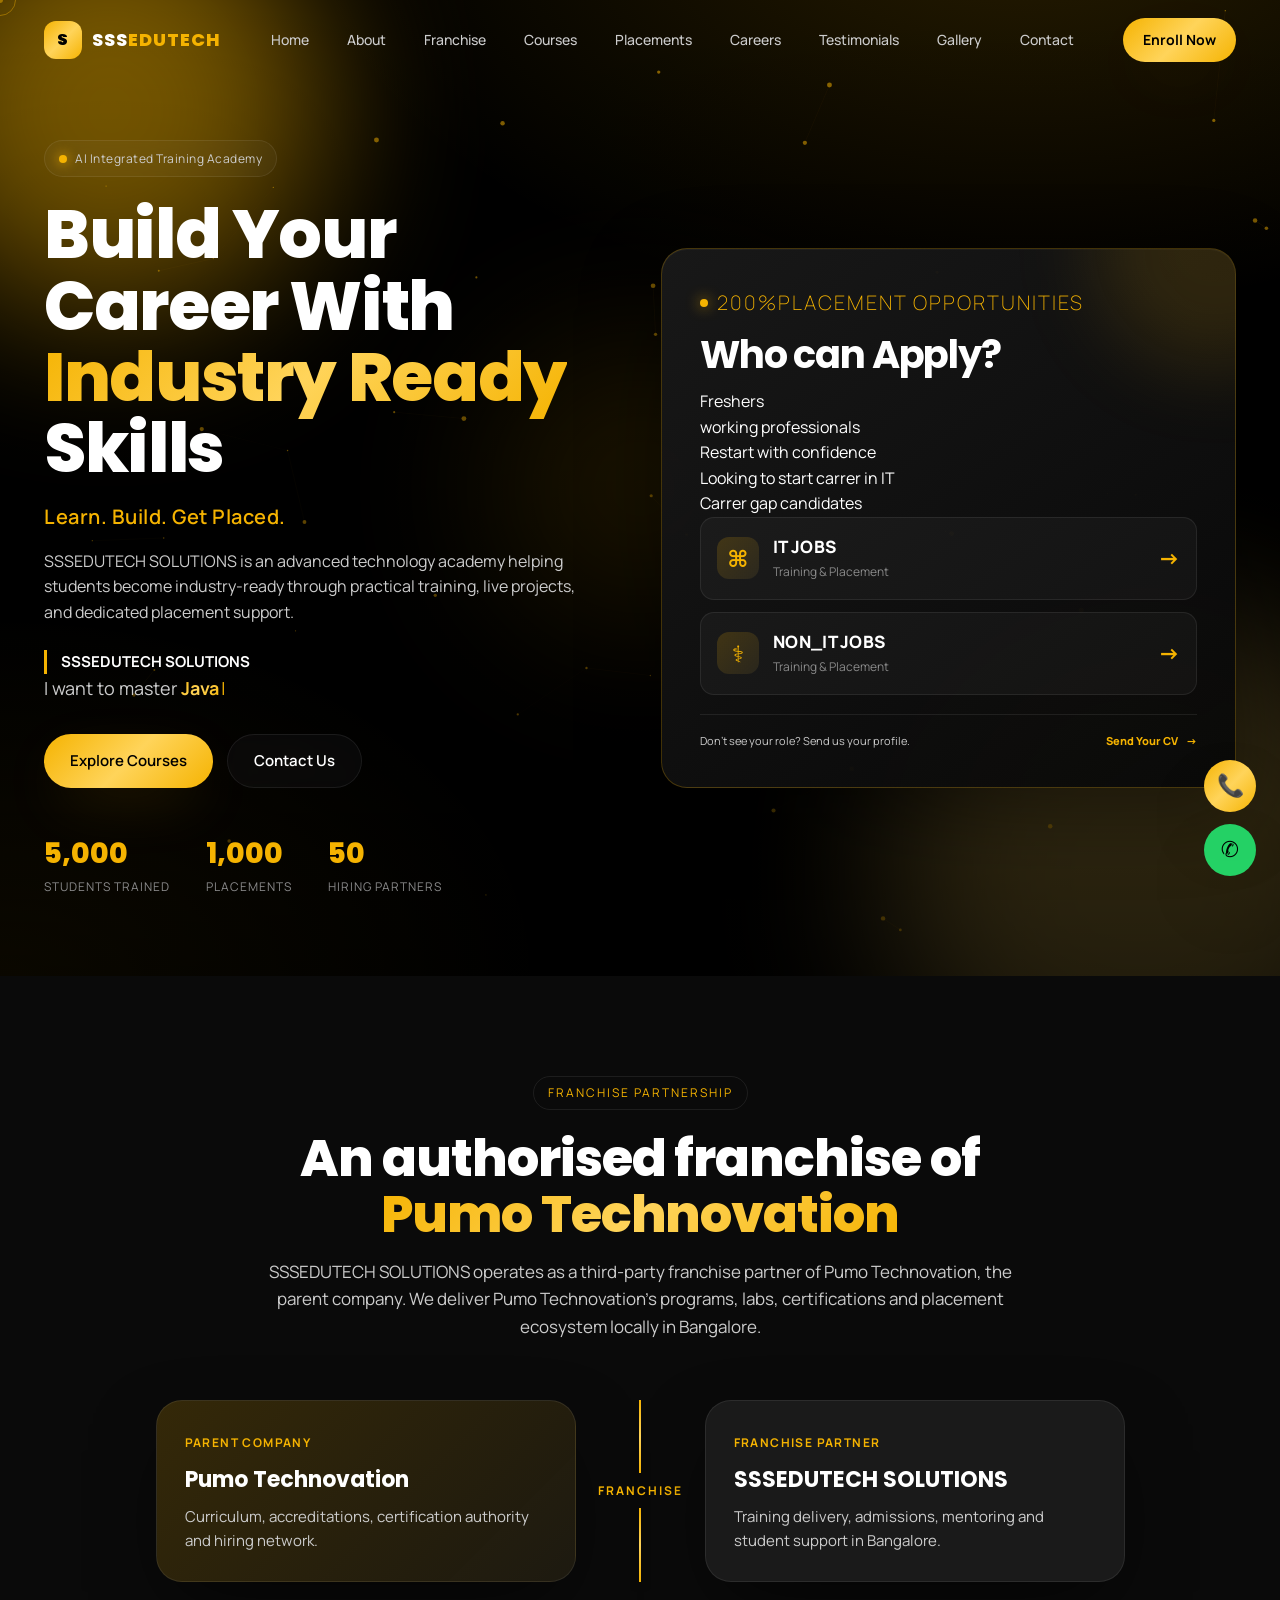
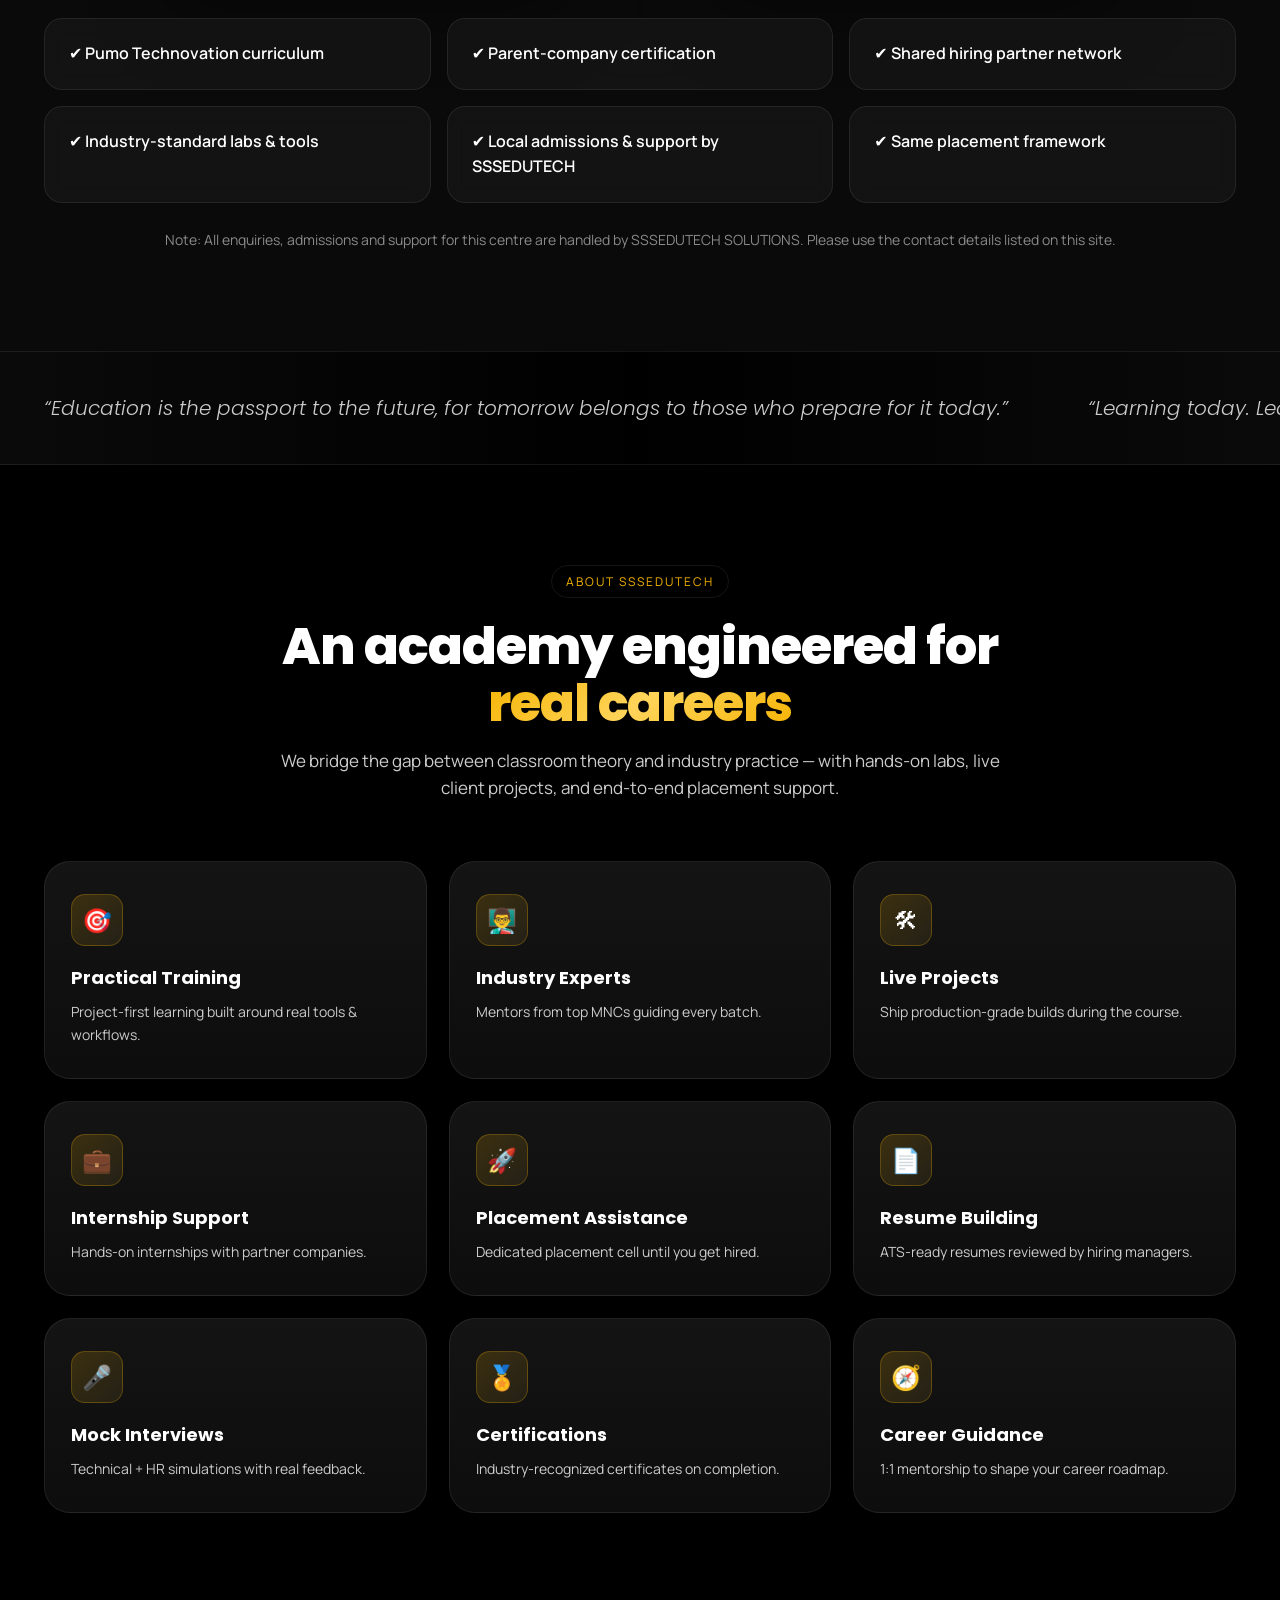
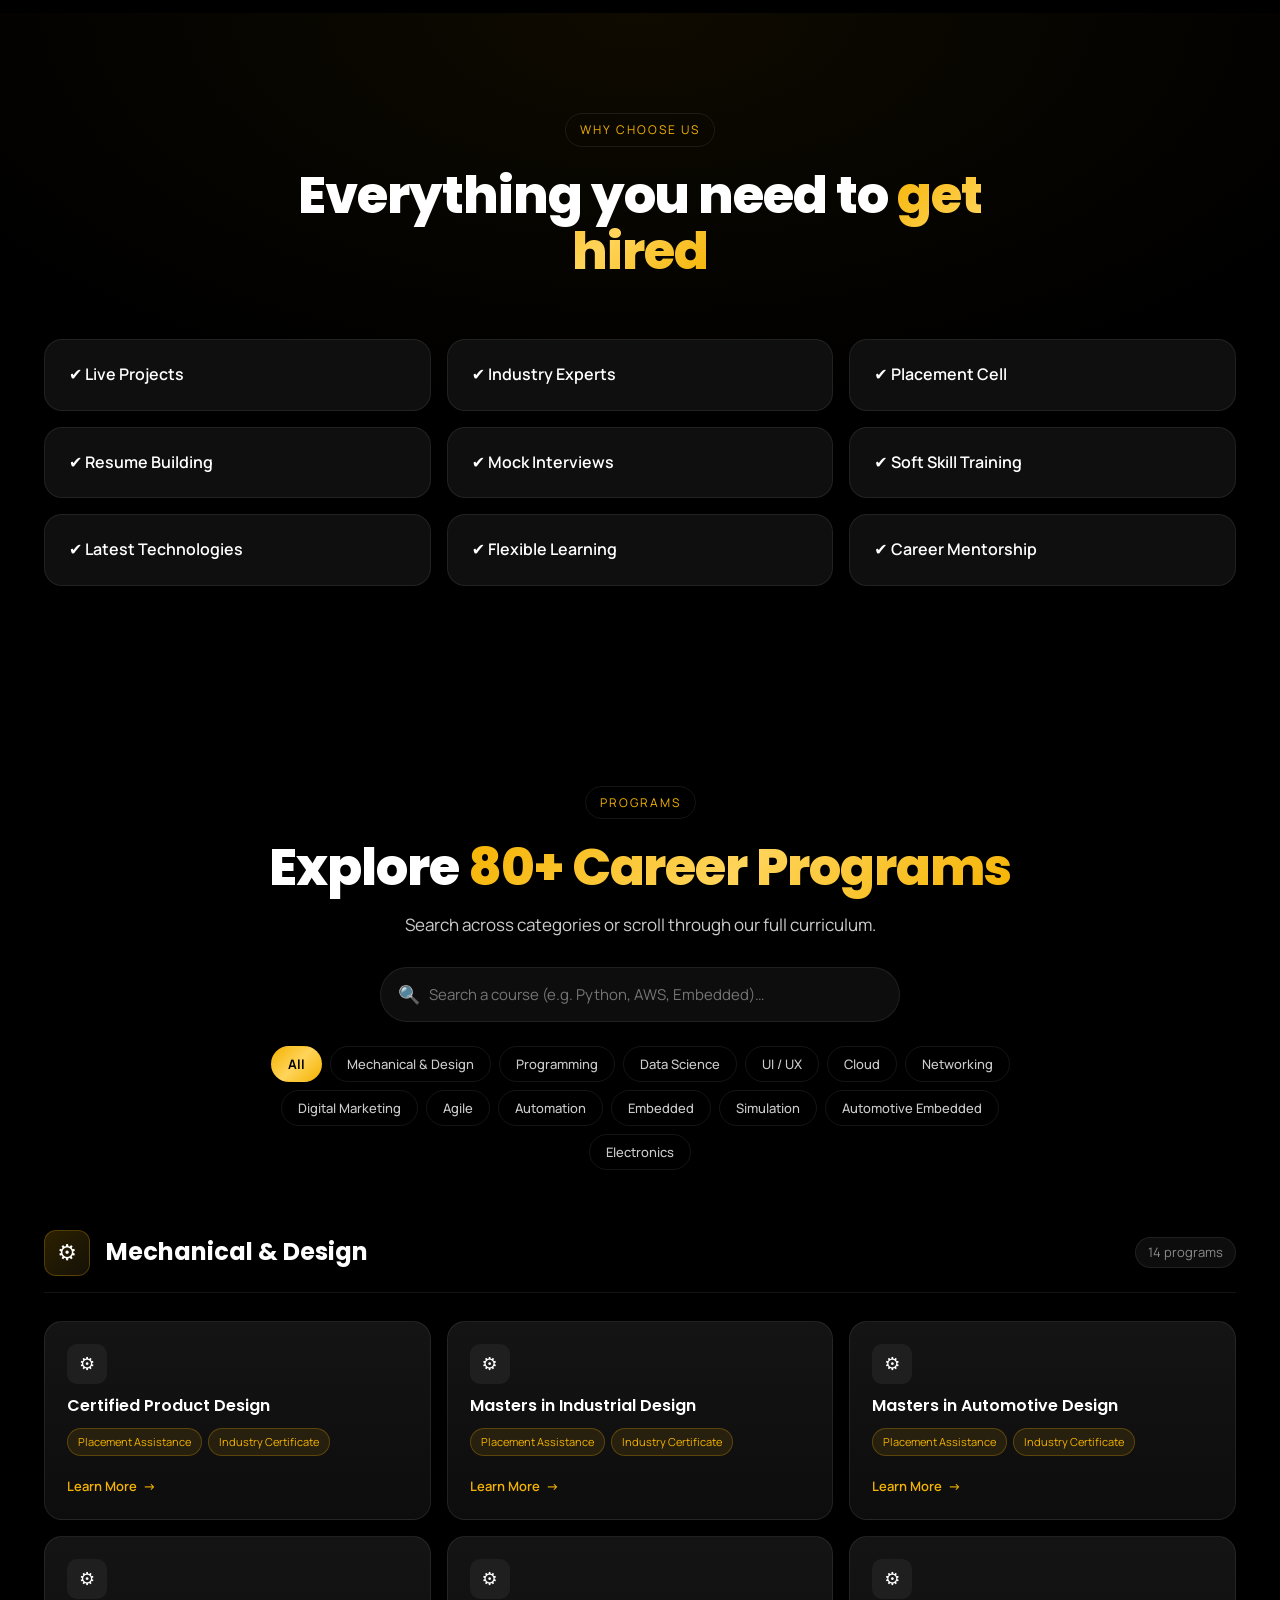
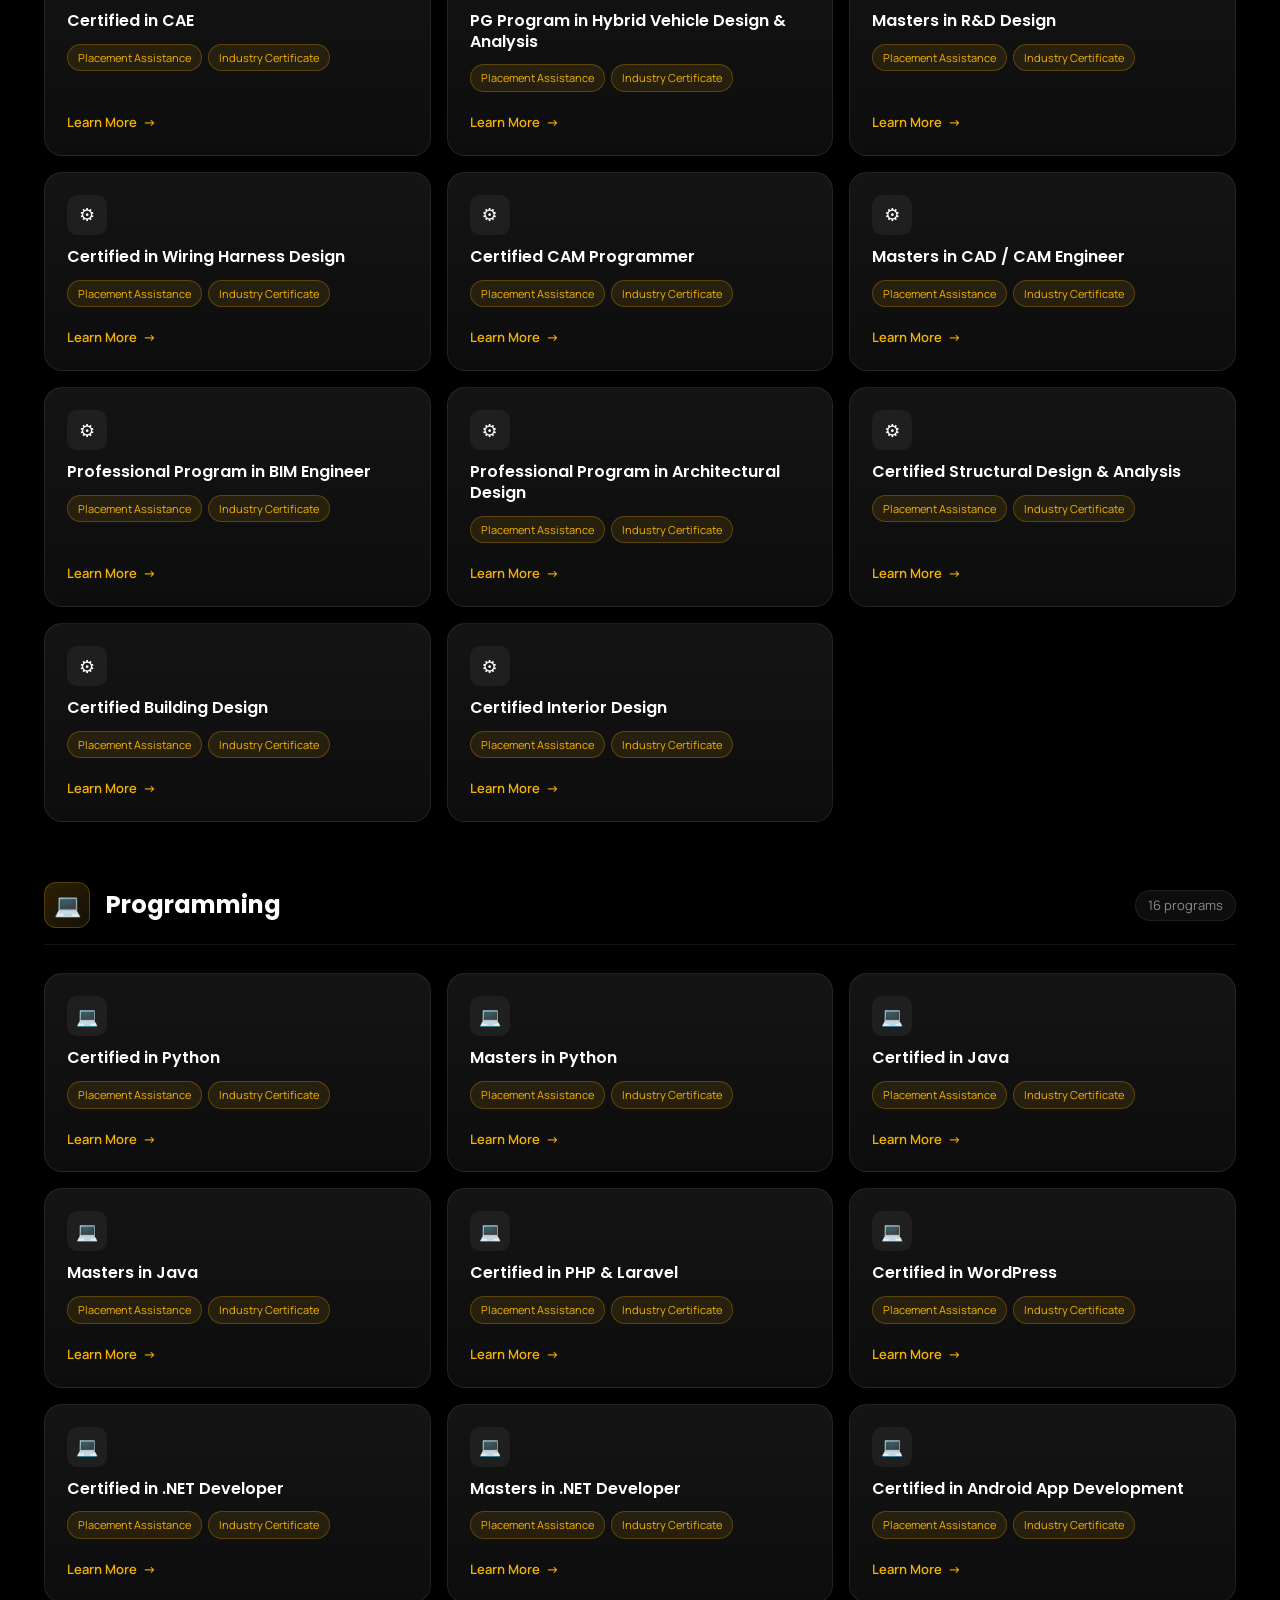
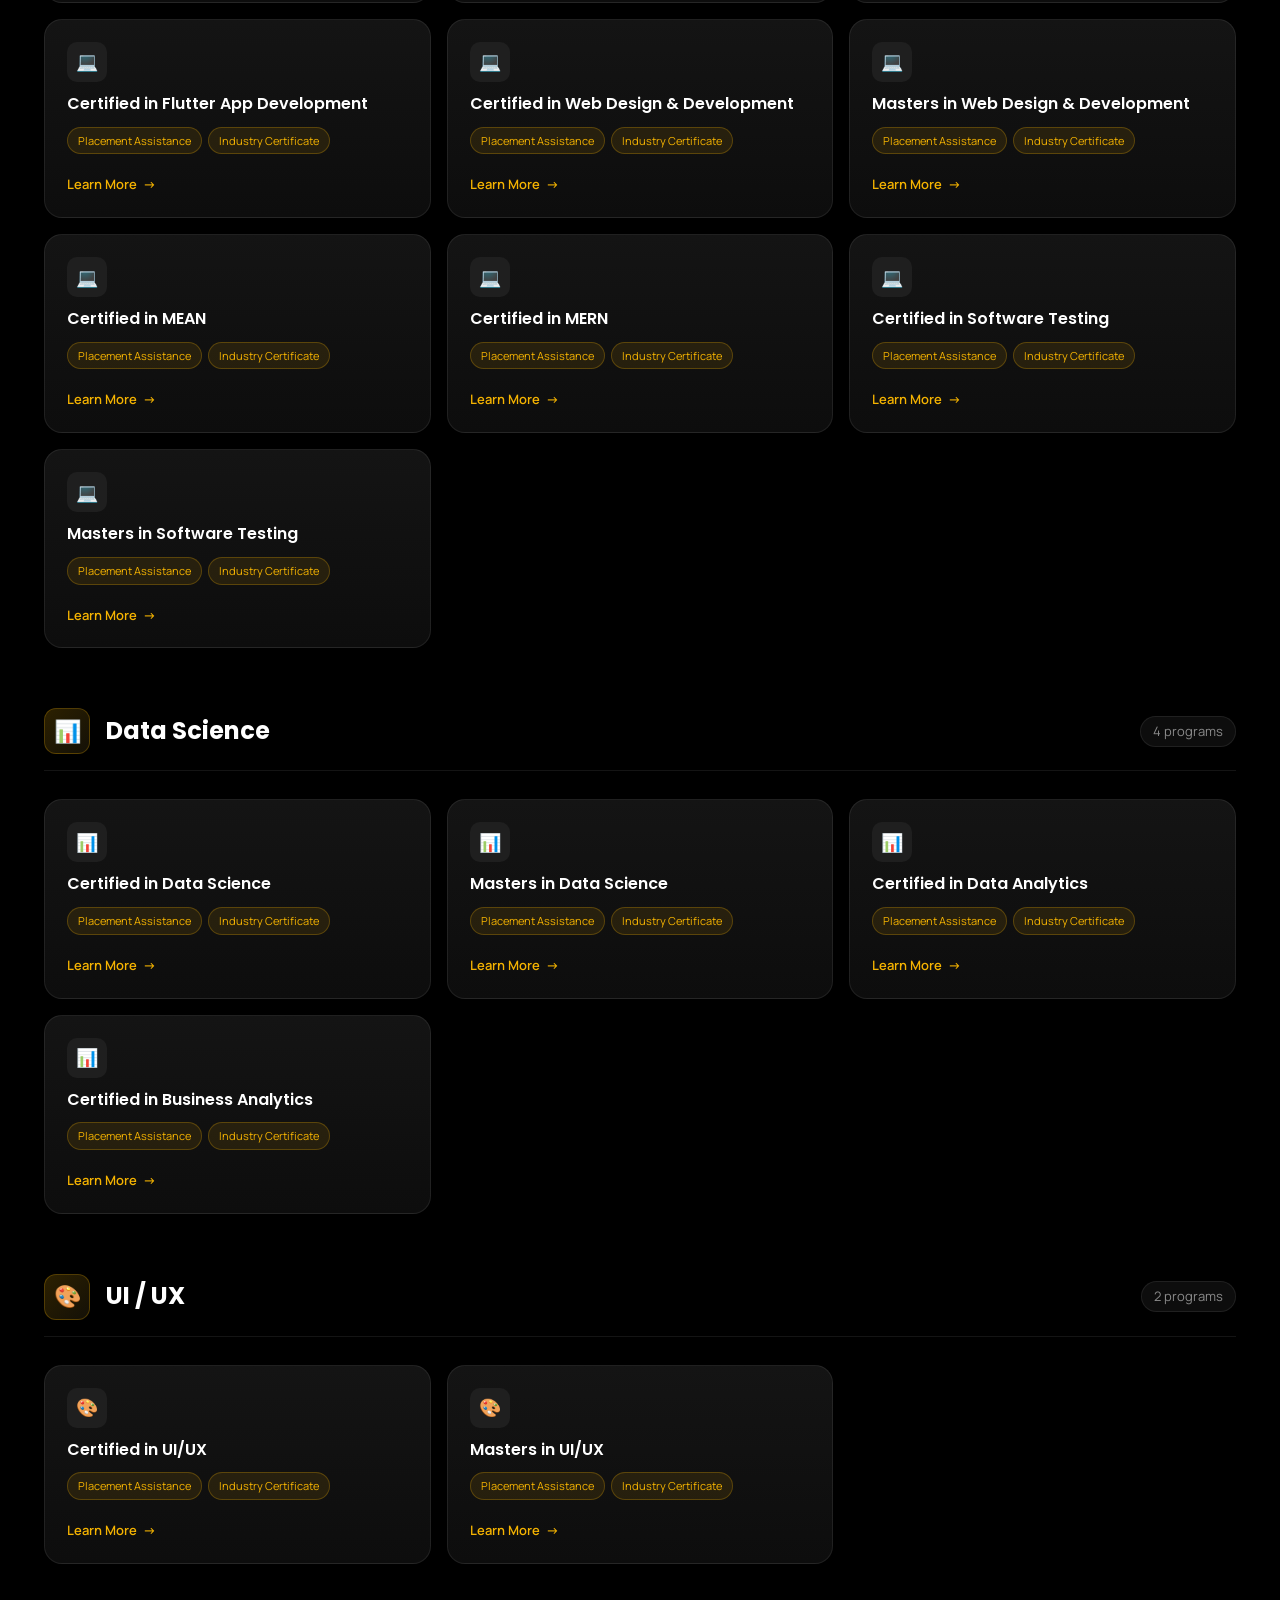
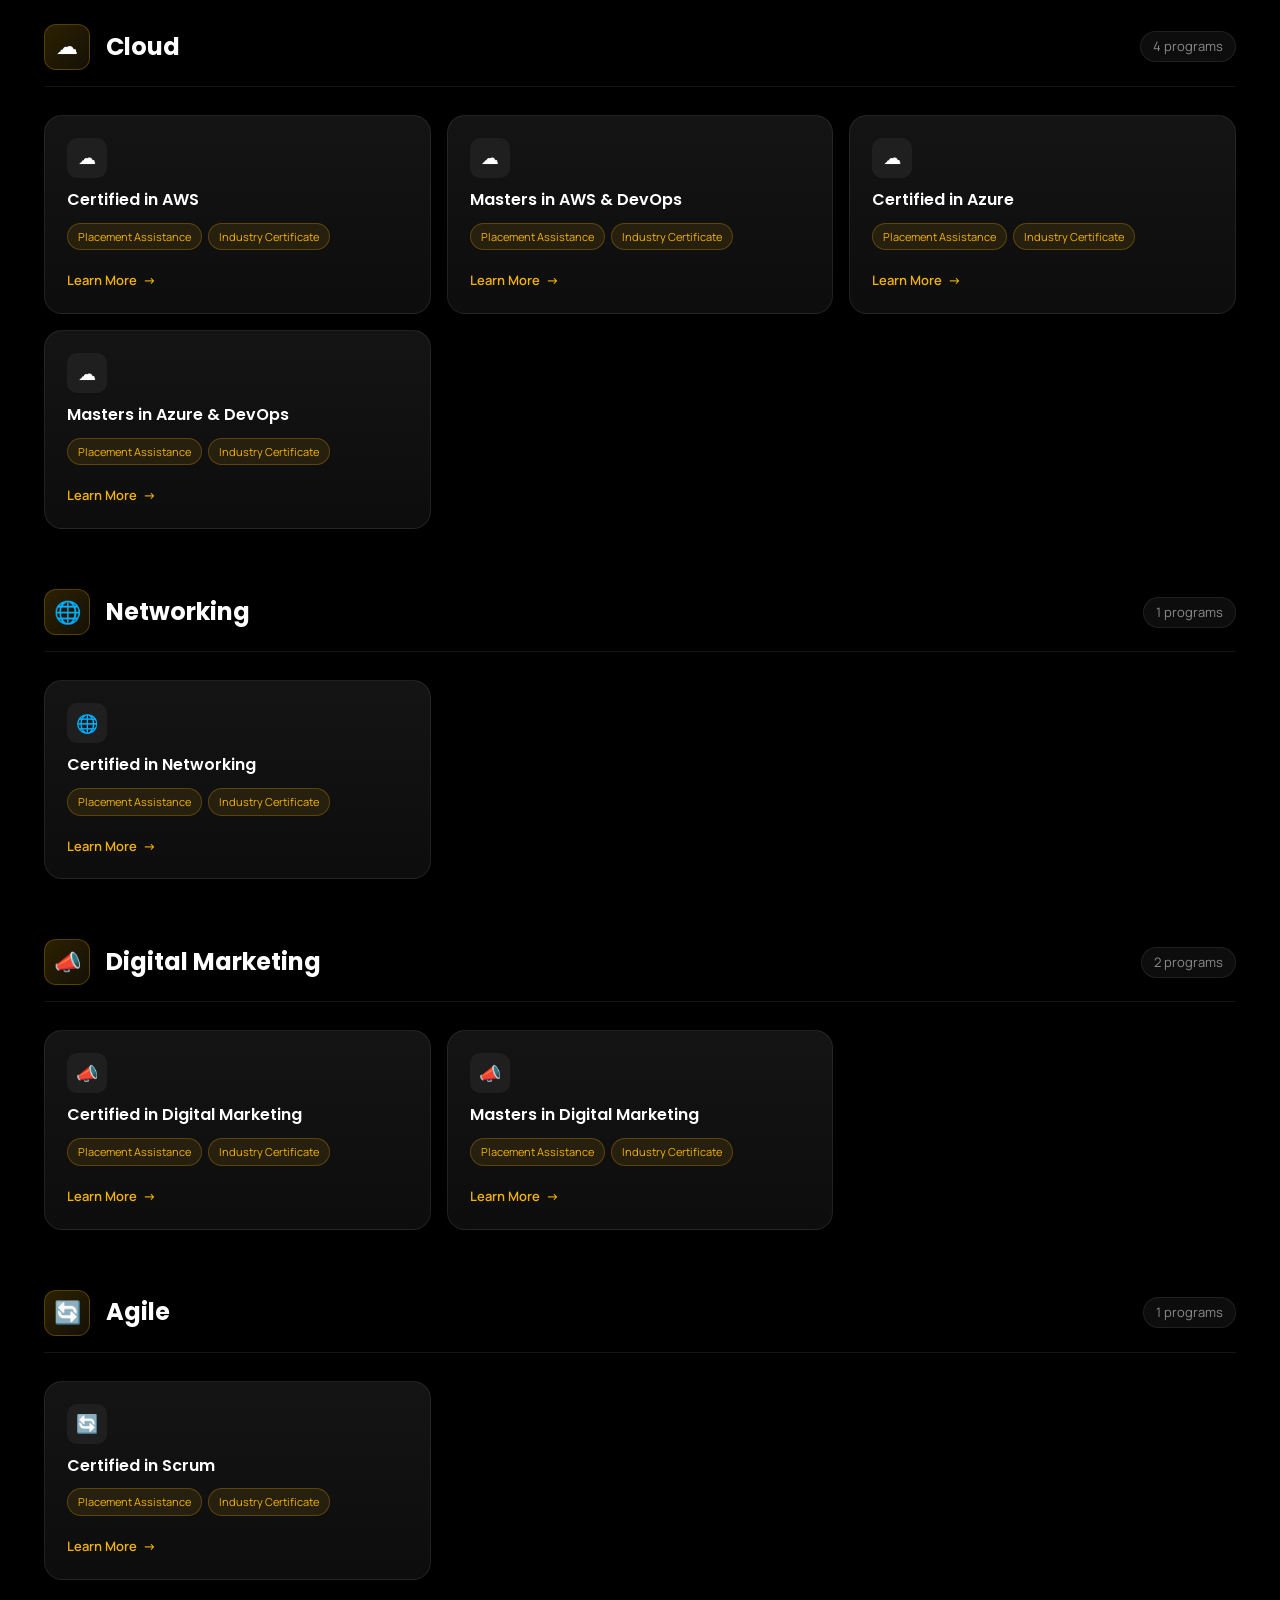
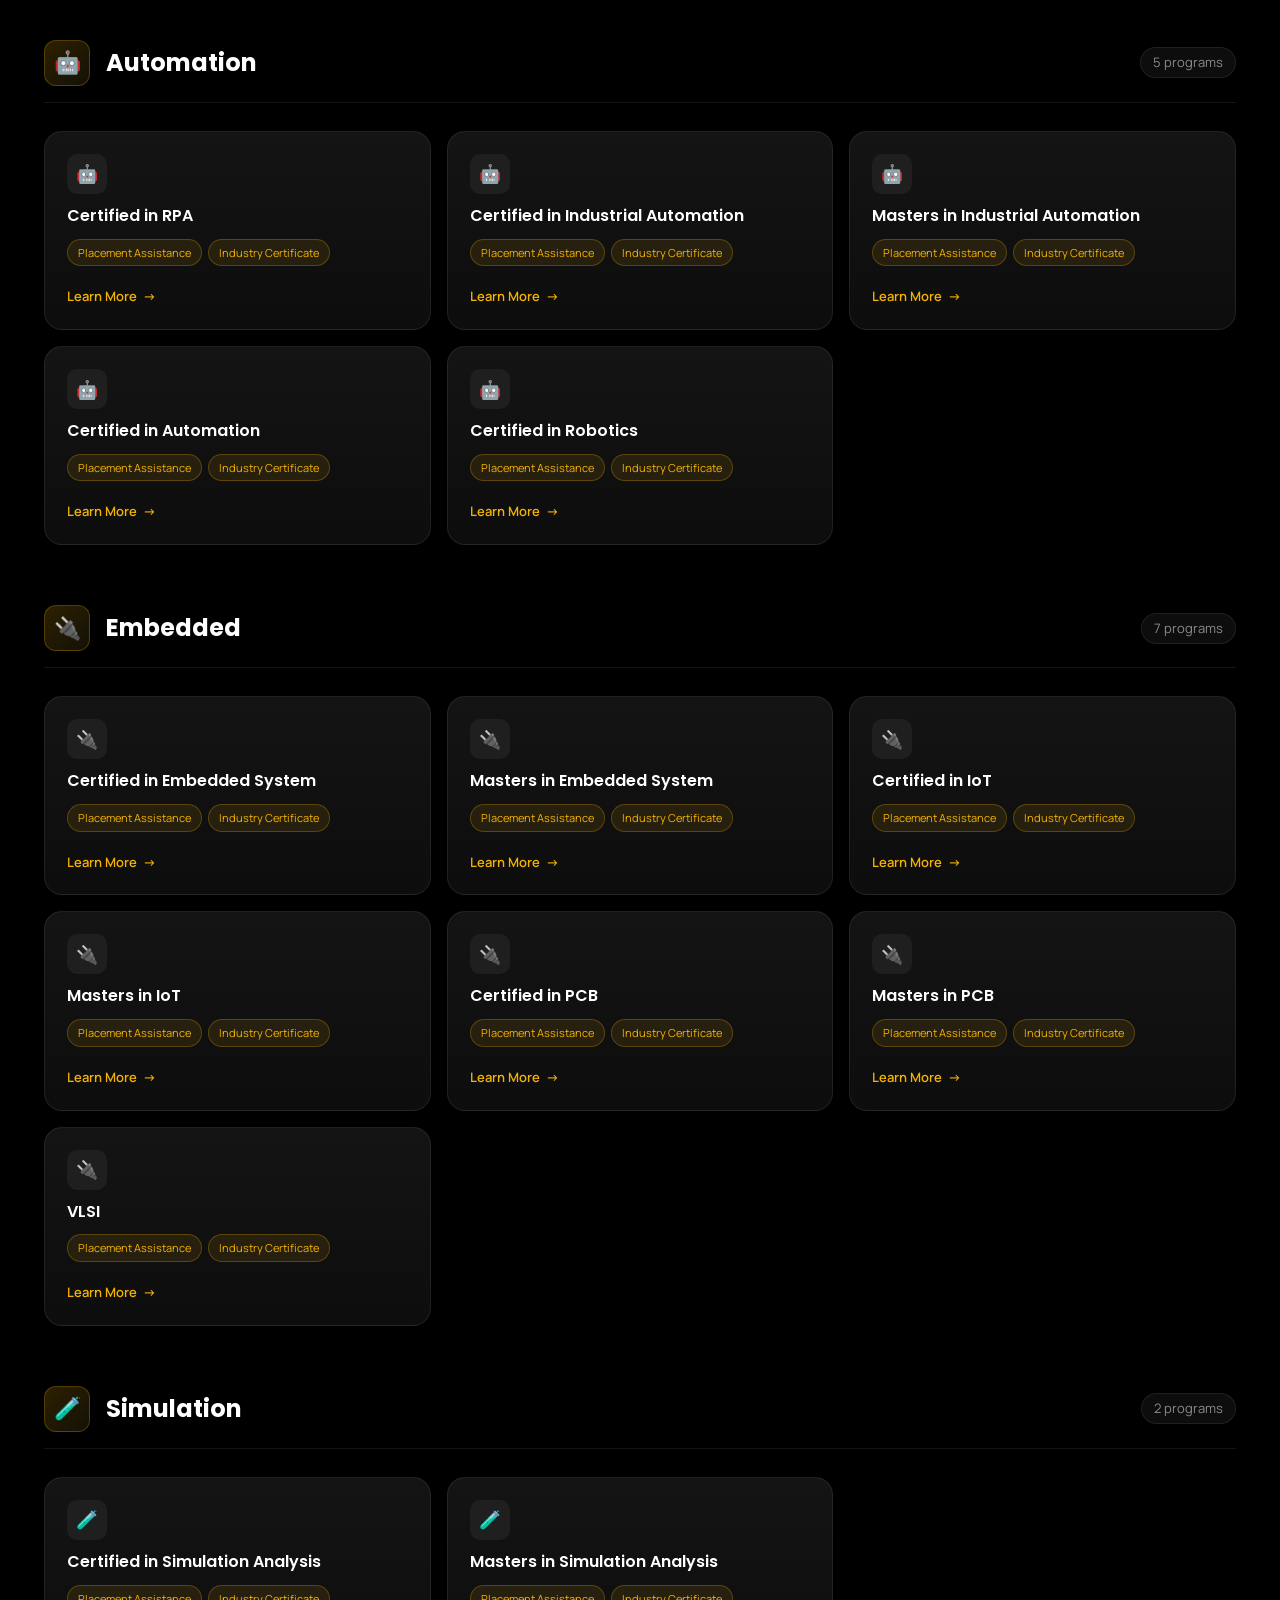
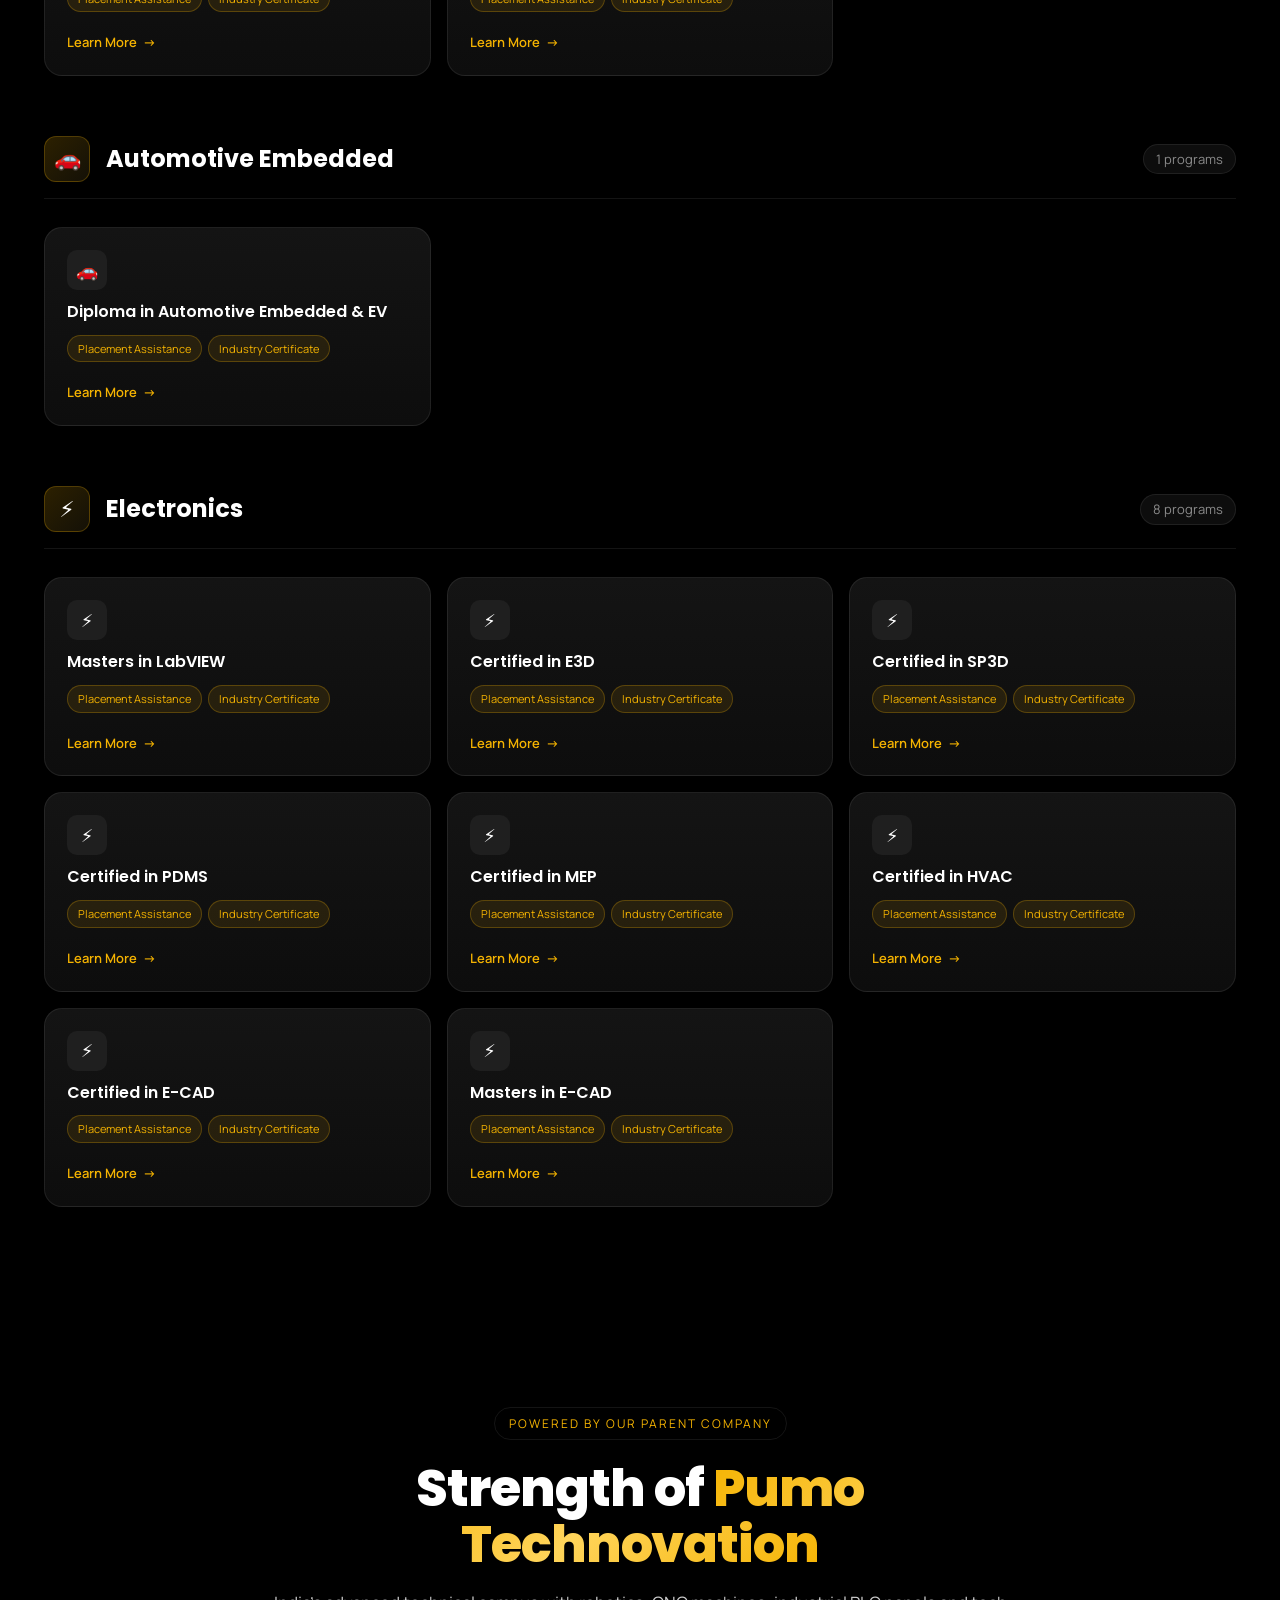
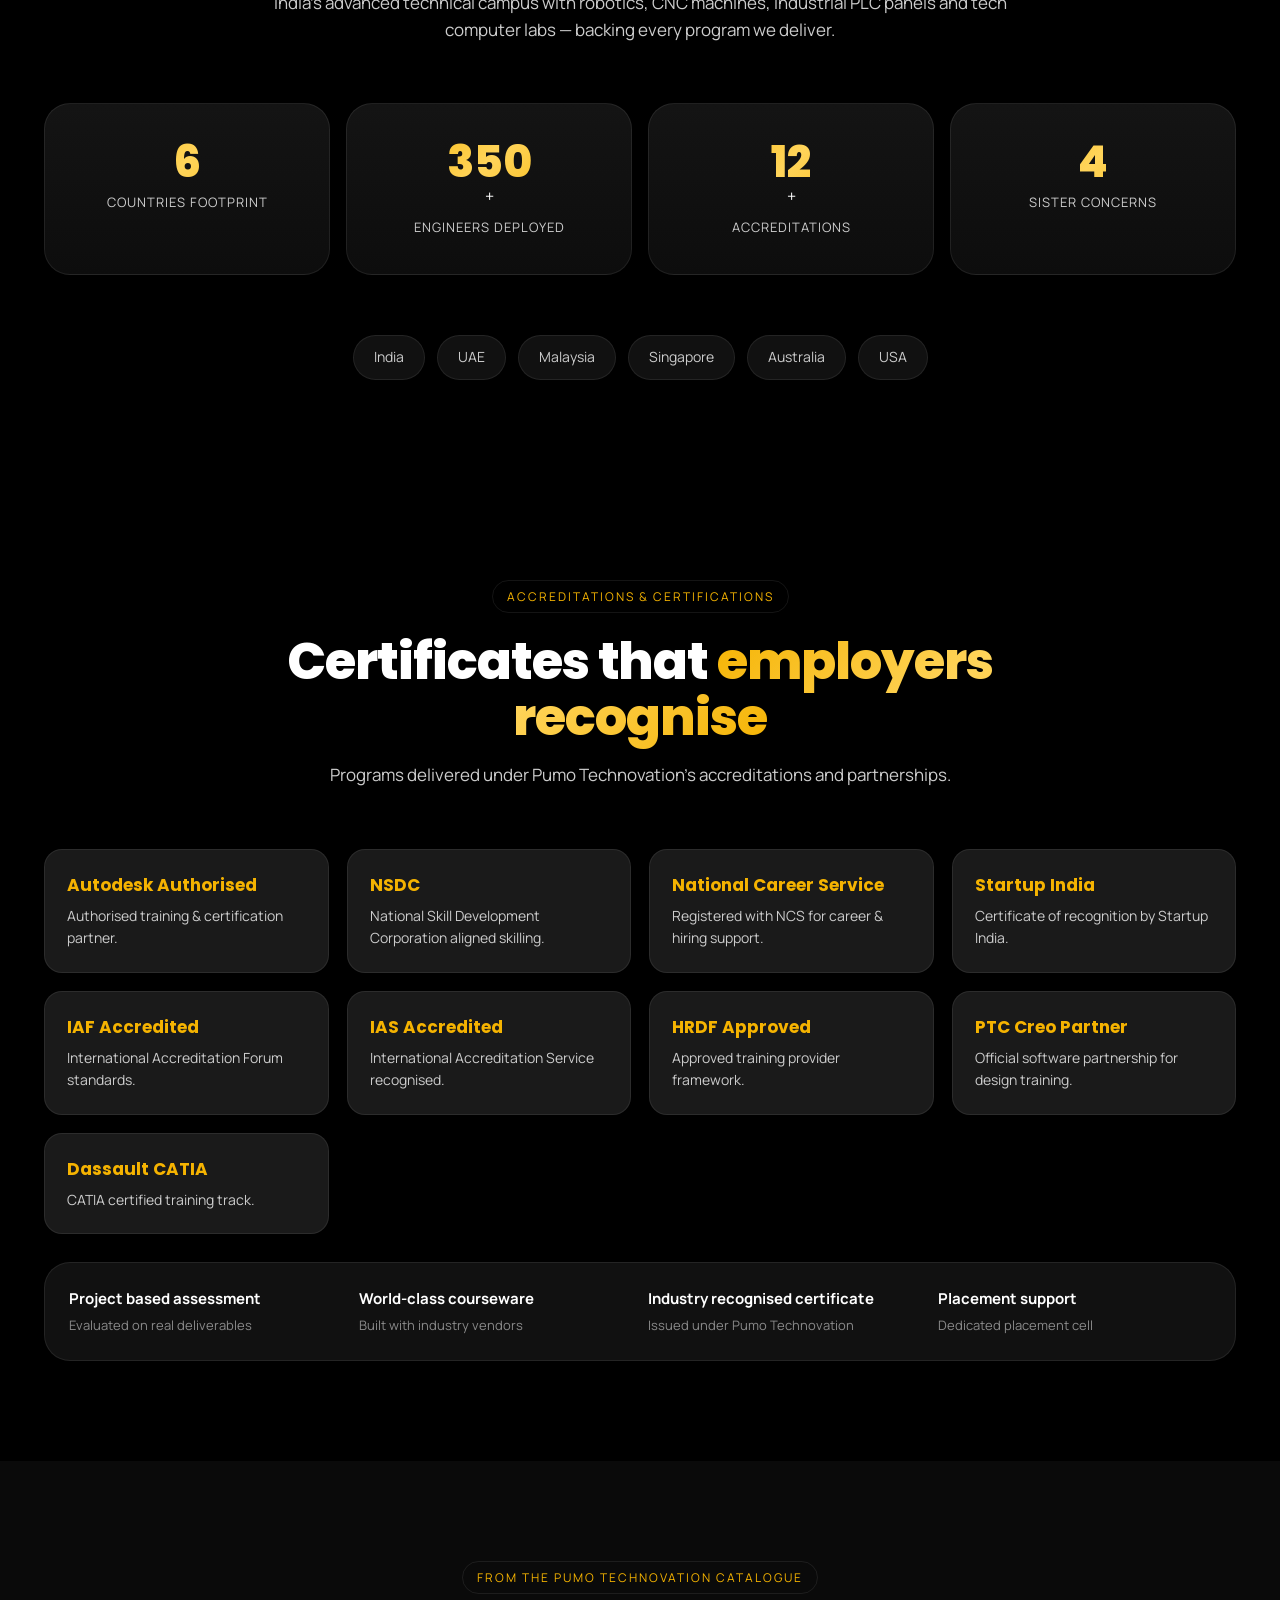
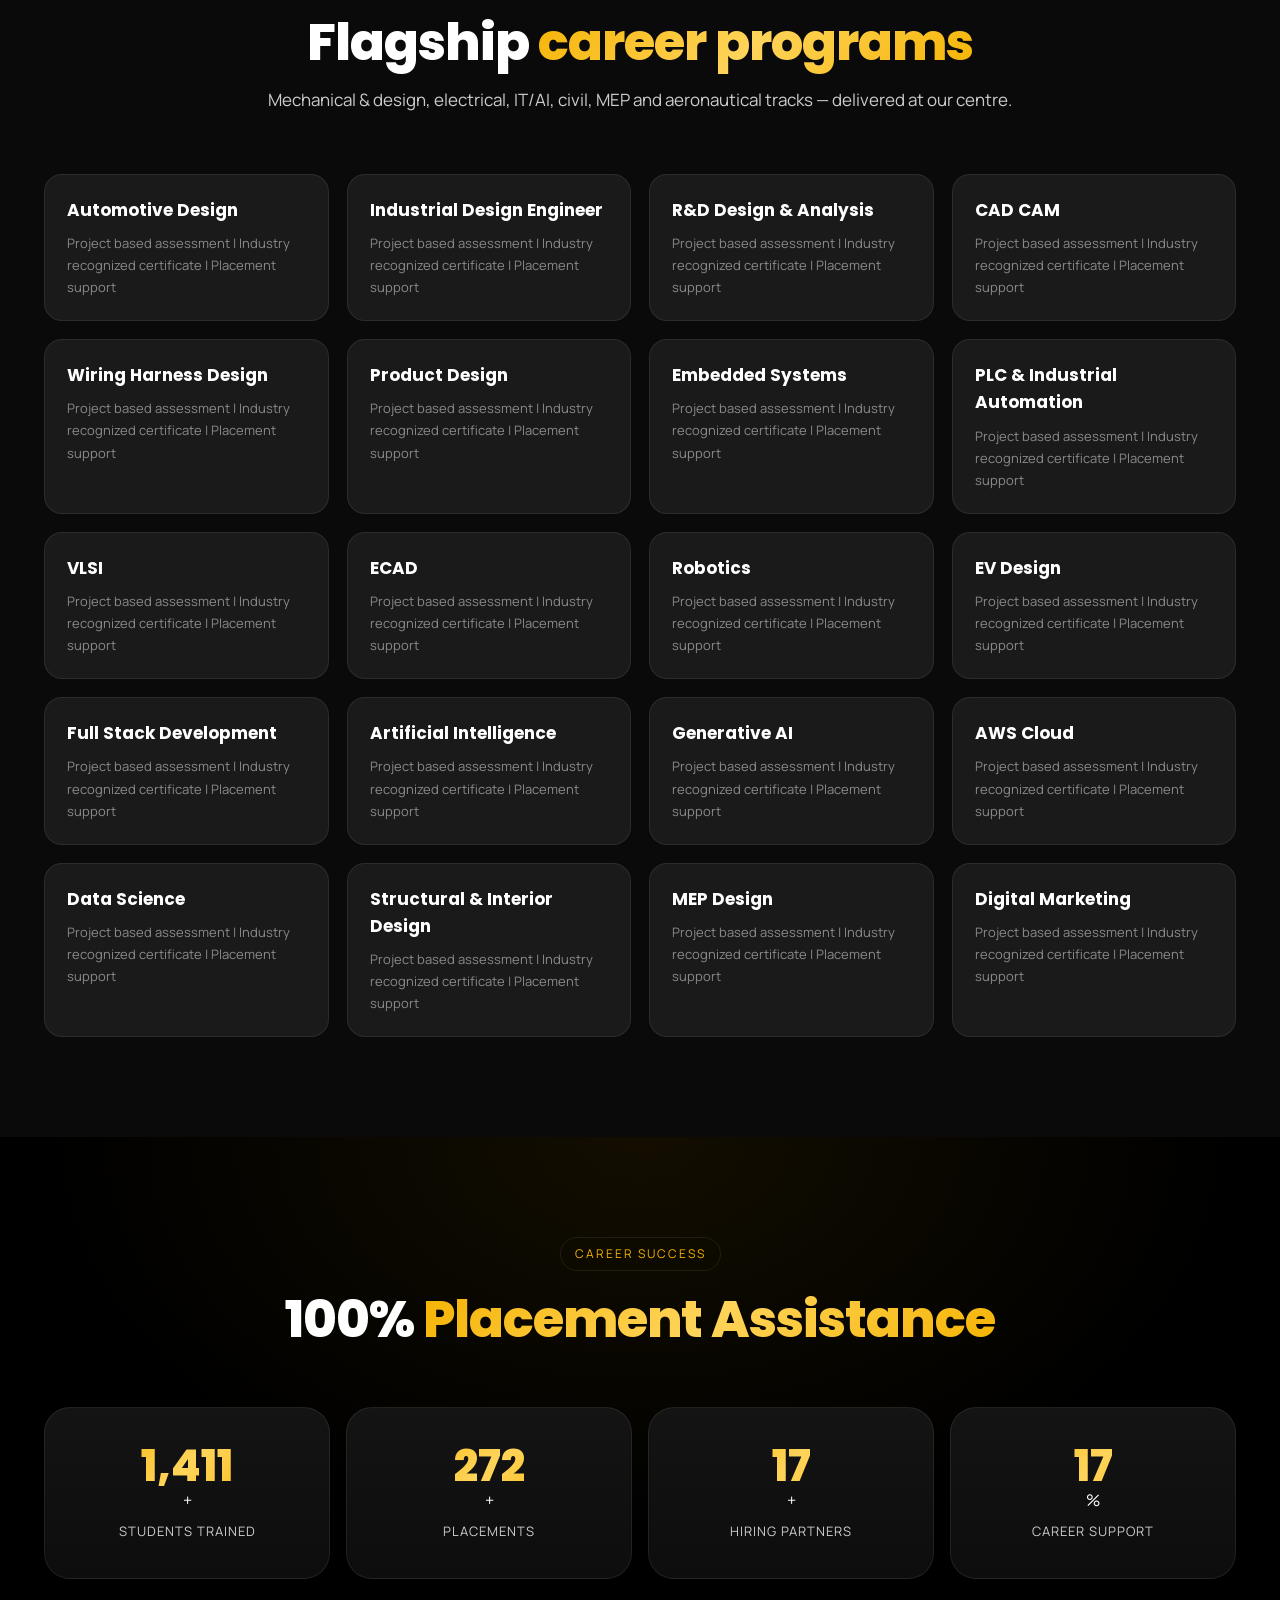
==== index.html @ 1ead6a27 "Update index.html" ====
<!DOCTYPE html>
<html lang="en">
<head>
<meta charset="utf-8">
<meta name="viewport" content="width=device-width, initial-scale=1">
<title>SSSEDUTECH SOLUTIONS —  Bangalore</title>
<meta name="description" content="SSSEDUTECH SOLUTIONS is an AI Integrated Training Academy, offering industry-recognised certifications, live projects and 100% placement assistance in Bangalore.">
<meta property="og:title" content="SSSEDUTECH SOLUTIONS —  Bangalore">
<meta property="og:description" content="AI Integrated Training Academy. Industry certifications, live projects and 100% placement assistance.">
<meta property="og:type" content="website">
<meta name="twitter:card" content="summary_large_image">
<link rel="icon" href="favicon.png">
<link rel="preconnect" href="https://fonts.googleapis.com">
<link rel="preconnect" href="https://fonts.gstatic.com" crossorigin>
<link rel="stylesheet" href="https://fonts.googleapis.com/css2?family=Manrope:wght@300;400;500;600;700;800&family=Poppins:wght@300;400;500;600;700;800&display=swap">
<link rel="stylesheet" href="style.css">
</head>
<body>


<!-- LOADING SCREEN -->
<div id="loader" aria-hidden="true">
  <div class="loader-inner">
    <div class="loader-logo">SSS<span>EDUTECH</span></div>
    <div class="loader-bar"><span></span></div>
  </div>
</div>

<!-- SCROLL PROGRESS -->
<div id="scroll-progress" aria-hidden="true"></div>

<!-- NAVBAR -->
<header id="navbar">
  <div class="nav-wrap">
    <a href="#home" class="brand">
      <span class="brand-mark">S</span>
      <span class="brand-text">SSS<em>EDUTECH</em></span>
    </a>
    <nav aria-label="Primary">
      <ul id="nav-menu">
        <li><a href="#home">Home</a></li>
        <li><a href="#about">About</a></li>
        <li><a href="#franchise">Franchise</a></li>
        <li><a href="#courses">Courses</a></li>
        <li><a href="#placements">Placements</a></li>
        <li><a href="#careers">Careers</a></li>
        <li><a href="#testimonials">Testimonials</a></li>
        <li><a href="#gallery">Gallery</a></li>
        <li><a href="#contact">Contact</a></li>
      </ul>
    </nav>
    <a href="#contact" class="nav-cta ripple">Enroll Now</a>
    <button id="hamburger" aria-label="Open menu" aria-expanded="false">
      <span></span><span></span><span></span>
    </button>
  </div>
</header>

<!-- HERO -->
<section id="home" class="hero">
  <div class="hero-bg">
    <div class="glow glow-1"></div>
    <div class="glow glow-2"></div>
    <div class="glow glow-3"></div>
    <canvas id="particles"></canvas>
  </div>
  <div class="container hero-inner">
    <div class="hero-copy reveal">
      <span class="chip"><span class="dot"></span> AI Integrated Training Academy</span>
      <h1>Build Your Career With <span class="grad">Industry Ready</span> Skills</h1>
      <p class="hero-sub">Learn. Build. Get Placed.</p>
      <p class="hero-desc">SSSEDUTECH SOLUTIONS is an advanced technology academy helping students become industry-ready through practical training, live projects, and dedicated placement support.</p>
      <p class="hero-franchise"><strong>SSSEDUTECH SOLUTIONS </strong></p>
      <div class="hero-typing">
        I want to master <span id="typing" class="grad"></span><span class="caret">|</span>
      </div>
      <div class="hero-cta">
        <a href="#courses" class="btn btn-primary ripple">Explore Courses</a>
        <a href="#contact" class="btn btn-ghost ripple">Contact Us</a>
      </div>
      <div class="hero-stats">
        <div><strong data-count="5000">0</strong><span>Students Trained</span></div>
        <div><strong data-count="1000">0</strong><span>Placements</span></div>
        <div><strong data-count="50">0</strong><span>Hiring Partners</span></div>
      </div>
    </div>
    <div class="hero-careers reveal" id="careers">
      <div class="career-panel-head">
        <span class="career-eyebrow"><span class="dot"></span>200%PLACEMENT OPPORTUNITIES</span>
        <h2 id="careerTitle">Who can Apply?</h2>
        <h id="careerSubtitle">Freshers<br></h>
        <h id="careerSubtitle">working professionals<br></h>
        <h id="careerSubtitle">Restart with confidence<br></h>
        <h id="careerSubtitle">Looking to start carrer in IT<br></h>
        <h id="careerSubtitle">Carrer gap candidates<br></h>
      </div>

      <!-- Step 1: sector chooser -->
      <div class="career-sectors" id="careerSectors">
        <button type="button" class="career-sector" data-sector="it">
          <span class="career-icon">⌘</span>
          <span class="career-info"><h3>IT JOBS</h3><p>Training &amp; Placement</p></span>
          <span class="career-arrow" aria-hidden="true">→</span>
        </button>
        <button type="button" class="career-sector" data-sector="nonit">
          <span class="career-icon">⚕</span>
          <span class="career-info"><h3>NON_IT JOBS</h3><p>Training &amp; Placement</p></span>
          <span class="career-arrow" aria-hidden="true">→</span>
        </button>
      </div>

      <!-- Step 2a: IT JOBS -->
      <div class="career-sector-panel" id="sector-it" data-title="IT JOBS" data-subtitle="Build Your Career in IT Training." hidden>
        <div class="career-openings">
          <article class="career-opening">
            <div class="career-icon">⌘</div>
            <div class="career-info">
              <h3>Java Full Stack Trainer</h3>
              <p>Training &amp; Placement <span>•</span> Full-time</p>
            </div>
            <button class="career-apply" type="button" data-apply-role="Java Full Stack Trainer">Apply <span aria-hidden="true">↗</span></button>
          </article>
          <article class="career-opening">
            <div class="career-icon">❄</div>
            <div class="career-info">
              <h3>Snowflake Data Engineer</h3>
              <p>Training &amp; Placement <span>•</span> Full-time</p>
            </div>
            <button class="career-apply" type="button" data-apply-role="Snowflake Data Engineer">Apply <span aria-hidden="true">↗</span></button>
          </article>
          <article class="career-opening">
            <div class="career-icon">🐍</div>
            <div class="career-info">
              <h3>Python Full Stack Developer</h3>
              <p>Training &amp; Placement <span>•</span> Full-time</p>
            </div>
            <button class="career-apply" type="button" data-apply-role="Python Full Stack Developer">Apply <span aria-hidden="true">↗</span></button>
          </article>
          <article class="career-opening">
            <div class="career-icon">⚙</div>
            <div class="career-info">
              <h3>DevOps Engineer</h3>
              <p>Training &amp; Placement <span>•</span> Full-time</p>
            </div>
            <button class="career-apply" type="button" data-apply-role="DevOps Engineer">Apply <span aria-hidden="true">↗</span></button>
          </article>
          <article class="career-opening">
            <div class="career-icon">☁</div>
            <div class="career-info">
              <h3>Azure Data Engineer Trainer</h3>
              <p>Training &amp; Placement <span>•</span> Full-time</p>
            </div>
            <button class="career-apply" type="button" data-apply-role="Azure Data Engineer Trainer">Apply <span aria-hidden="true">↗</span></button>
          </article>
        </div>
      </div>
            

      <!-- Step 2b: NON_IT JOBS -->
      <div class="career-sector-panel" id="sector-nonit" data-title="NON_IT JOBS" data-subtitle="Build Your Career in Medical Billing." hidden>
        <div class="career-openings">
          <article class="career-opening">
            <div class="career-icon">⚕</div>
            <div class="career-info">
              <h3>Medical Coding And Billing</h3>
              <p>Training &amp; Placement <span>•</span> Full-time</p>
            </div>
            <button class="career-apply" type="button" data-apply-role="Medical Coding And Billing">Apply <span aria-hidden="true">↗</span></button>
          </article>
          <article class="career-opening">
            <div class="career-icon">◎</div>
            <div class="career-info">
              <h3>Student Counsellor</h3>
              <p>Training &amp; Placement <span>•</span> Full-time</p>
            </div>
            <button class="career-apply" type="button" data-apply-role="Student Counsellor">Apply <span aria-hidden="true">↗</span></button>
          </article>
        </div>
      </div>

      <div class="career-panel-footer">
        <button type="button" class="career-back" id="careerBack" hidden><span aria-hidden="true">←</span>BACK</button>
        <span>Don't see your role? Send us your profile.</span>
        <button type="button" class="career-send-cv" data-apply-role="General Application">Send Your CV <span aria-hidden="true">→</span></button>
      </div>
    </div>
  </div>
</section>


<!-- FRANCHISE -->
<section id="franchise" class="section franchise">
  <div class="container">
    <div class="section-head reveal">
      <span class="eyebrow">Franchise Partnership</span>
      <h2>An authorised franchise of <span class="grad">Pumo Technovation</span></h2>
      <p>SSSEDUTECH SOLUTIONS operates as a third-party franchise partner of Pumo Technovation, the parent company. We deliver Pumo Technovation&rsquo;s programs, labs, certifications and placement ecosystem locally in Bangalore.</p>
    </div>
    <div class="fr-flow reveal">
      <div class="fr-node parent">
        <span class="fr-tag">Parent Company</span>
        <h3>Pumo Technovation</h3>
        <p>Curriculum, accreditations, certification authority and hiring network.</p>
      </div>
      <div class="fr-link"><span></span><em>Franchise</em><span></span></div>
      <div class="fr-node child">
        <span class="fr-tag">Franchise Partner</span>
        <h3>SSSEDUTECH SOLUTIONS</h3>
        <p>Training delivery, admissions, mentoring and student support in Bangalore.</p>
      </div>
    </div>
    <div class="why-grid">
      <div class="w-card reveal">&#10004; Pumo Technovation curriculum</div>
      <div class="w-card reveal">&#10004; Parent-company certification</div>
      <div class="w-card reveal">&#10004; Shared hiring partner network</div>
      <div class="w-card reveal">&#10004; Industry-standard labs &amp; tools</div>
      <div class="w-card reveal">&#10004; Local admissions &amp; support by SSSEDUTECH</div>
      <div class="w-card reveal">&#10004; Same placement framework</div>
    </div>
    <p class="fr-note reveal">Note: All enquiries, admissions and support for this centre are handled by SSSEDUTECH SOLUTIONS. Please use the contact details listed on this site.</p>
  </div>
</section>

<!-- QUOTES -->
<section class="quotes" aria-label="Education quotes">
  <div class="container">
    <div class="quote-track" id="quoteTrack">
      <blockquote>“Education is the passport to the future, for tomorrow belongs to those who prepare for it today.”</blockquote>
      <blockquote>“Learning today. Leading tomorrow.”</blockquote>
      <blockquote>“Skills open doors. Knowledge builds the future.”</blockquote>
      <blockquote>“Success begins with education and ends with opportunity.”</blockquote>
    </div>
  </div>
</section>

<!-- ABOUT -->
<section id="about" class="section">
  <div class="container">
    <div class="section-head reveal">
      <span class="eyebrow">About SSSEDUTECH</span>
      <h2>An academy engineered for <span class="grad">real careers</span></h2>
      <p>We bridge the gap between classroom theory and industry practice — with hands-on labs, live client projects, and end-to-end placement support.</p>
    </div>
    <div class="about-grid">
      <div class="a-card reveal"><div class="a-ico">🎯</div><h3>Practical Training</h3><p>Project-first learning built around real tools & workflows.</p></div>
      <div class="a-card reveal"><div class="a-ico">👨‍🏫</div><h3>Industry Experts</h3><p>Mentors from top MNCs guiding every batch.</p></div>
      <div class="a-card reveal"><div class="a-ico">🛠</div><h3>Live Projects</h3><p>Ship production-grade builds during the course.</p></div>
      <div class="a-card reveal"><div class="a-ico">💼</div><h3>Internship Support</h3><p>Hands-on internships with partner companies.</p></div>
      <div class="a-card reveal"><div class="a-ico">🚀</div><h3>Placement Assistance</h3><p>Dedicated placement cell until you get hired.</p></div>
      <div class="a-card reveal"><div class="a-ico">📄</div><h3>Resume Building</h3><p>ATS-ready resumes reviewed by hiring managers.</p></div>
      <div class="a-card reveal"><div class="a-ico">🎤</div><h3>Mock Interviews</h3><p>Technical + HR simulations with real feedback.</p></div>
      <div class="a-card reveal"><div class="a-ico">🏅</div><h3>Certifications</h3><p>Industry-recognized certificates on completion.</p></div>
      <div class="a-card reveal"><div class="a-ico">🧭</div><h3>Career Guidance</h3><p>1:1 mentorship to shape your career roadmap.</p></div>
    </div>
  </div>
</section>

<!-- WHY CHOOSE US -->
<section class="section why">
  <div class="container">
    <div class="section-head reveal">
      <span class="eyebrow">Why Choose Us</span>
      <h2>Everything you need to <span class="grad">get hired</span></h2>
    </div>
    <div class="why-grid">
      <div class="w-card reveal">✔ Live Projects</div>
      <div class="w-card reveal">✔ Industry Experts</div>
      <div class="w-card reveal">✔ Placement Cell</div>
      <div class="w-card reveal">✔ Resume Building</div>
      <div class="w-card reveal">✔ Mock Interviews</div>
      <div class="w-card reveal">✔ Soft Skill Training</div>
      <div class="w-card reveal">✔ Latest Technologies</div>
      <div class="w-card reveal">✔ Flexible Learning</div>
      <div class="w-card reveal">✔ Career Mentorship</div>
    </div>
  </div>
</section>

<!-- COURSES -->
<section id="courses" class="section">
  <div class="container">
    <div class="section-head reveal">
      <span class="eyebrow">Programs</span>
      <h2>Explore <span class="grad">80+ Career Programs</span></h2>
      <p>Search across categories or scroll through our full curriculum.</p>
      <div class="search-wrap">
        <input id="courseSearch" type="search" placeholder="Search a course (e.g. Python, AWS, Embedded)…" aria-label="Search courses" />
        <span class="search-ico">🔍</span>
      </div>
      <div class="chips" id="catChips"></div>
    </div>
    <div id="courseCategories"></div>
    <p id="noResults" class="no-results" hidden>No courses matched your search.</p>
  </div>
</section>


<!-- PARENT STRENGTH -->
<section id="parent" class="section parent-strength">
  <div class="container">
    <div class="section-head reveal">
      <span class="eyebrow">Powered by our parent company</span>
      <h2>Strength of <span class="grad">Pumo Technovation</span></h2>
      <p>India&rsquo;s advanced technical campus with robotics, CNC machines, industrial PLC panels and tech computer labs &mdash; backing every program we deliver.</p>
    </div>
    <div class="counters">
      <div class="c-card reveal"><strong>6</strong><span>Countries Footprint</span></div>
      <div class="c-card reveal"><strong>350</strong>+<span>Engineers Deployed</span></div>
      <div class="c-card reveal"><strong>12</strong>+<span>Accreditations</span></div>
      <div class="c-card reveal"><strong>4</strong><span>Sister Concerns</span></div>
    </div>
    <div class="globe-row reveal">
      <span>India</span><span>UAE</span><span>Malaysia</span><span>Singapore</span><span>Australia</span><span>USA</span>
    </div>
  </div>
</section>

<!-- CERTIFICATIONS -->
<section id="certifications" class="section certifications">
  <div class="container">
    <div class="section-head reveal">
      <span class="eyebrow">Accreditations &amp; Certifications</span>
      <h2>Certificates that <span class="grad">employers recognise</span></h2>
      <p>Programs delivered under Pumo Technovation&rsquo;s accreditations and partnerships.</p>
    </div>
    <div class="accr-grid">
      <div class="accr-card reveal"><h3>Autodesk Authorised</h3><p>Authorised training &amp; certification partner.</p></div>
      <div class="accr-card reveal"><h3>NSDC</h3><p>National Skill Development Corporation aligned skilling.</p></div>
      <div class="accr-card reveal"><h3>National Career Service</h3><p>Registered with NCS for career &amp; hiring support.</p></div>
      <div class="accr-card reveal"><h3>Startup India</h3><p>Certificate of recognition by Startup India.</p></div>
      <div class="accr-card reveal"><h3>IAF Accredited</h3><p>International Accreditation Forum standards.</p></div>
      <div class="accr-card reveal"><h3>IAS Accredited</h3><p>International Accreditation Service recognised.</p></div>
      <div class="accr-card reveal"><h3>HRDF Approved</h3><p>Approved training provider framework.</p></div>
      <div class="accr-card reveal"><h3>PTC Creo Partner</h3><p>Official software partnership for design training.</p></div>
      <div class="accr-card reveal"><h3>Dassault CATIA</h3><p>CATIA certified training track.</p></div>
    </div>
    <div class="cert-strip reveal">
      <div><strong>Project based assessment</strong><span>Evaluated on real deliverables</span></div>
      <div><strong>World-class courseware</strong><span>Built with industry vendors</span></div>
      <div><strong>Industry recognised certificate</strong><span>Issued under Pumo Technovation</span></div>
      <div><strong>Placement support</strong><span>Dedicated placement cell</span></div>
    </div>
  </div>
</section>

<!-- PARENT PROGRAMS -->
<section id="parent-courses" class="section parent-courses">
  <div class="container">
    <div class="section-head reveal">
      <span class="eyebrow">From the Pumo Technovation catalogue</span>
      <h2>Flagship <span class="grad">career programs</span></h2>
      <p>Mechanical &amp; design, electrical, IT/AI, civil, MEP and aeronautical tracks &mdash; delivered at our centre.</p>
    </div>
    <div class="pc-grid">
      <div class="pc-card reveal"><h3>Automotive Design</h3><p>Project based assessment | Industry recognized certificate | Placement support</p></div>
      <div class="pc-card reveal"><h3>Industrial Design Engineer</h3><p>Project based assessment | Industry recognized certificate | Placement support</p></div>
      <div class="pc-card reveal"><h3>R&amp;D Design &amp; Analysis</h3><p>Project based assessment | Industry recognized certificate | Placement support</p></div>
      <div class="pc-card reveal"><h3>CAD CAM</h3><p>Project based assessment | Industry recognized certificate | Placement support</p></div>
      <div class="pc-card reveal"><h3>Wiring Harness Design</h3><p>Project based assessment | Industry recognized certificate | Placement support</p></div>
      <div class="pc-card reveal"><h3>Product Design</h3><p>Project based assessment | Industry recognized certificate | Placement support</p></div>
      <div class="pc-card reveal"><h3>Embedded Systems</h3><p>Project based assessment | Industry recognized certificate | Placement support</p></div>
      <div class="pc-card reveal"><h3>PLC &amp; Industrial Automation</h3><p>Project based assessment | Industry recognized certificate | Placement support</p></div>
      <div class="pc-card reveal"><h3>VLSI</h3><p>Project based assessment | Industry recognized certificate | Placement support</p></div>
      <div class="pc-card reveal"><h3>ECAD</h3><p>Project based assessment | Industry recognized certificate | Placement support</p></div>
      <div class="pc-card reveal"><h3>Robotics</h3><p>Project based assessment | Industry recognized certificate | Placement support</p></div>
      <div class="pc-card reveal"><h3>EV Design</h3><p>Project based assessment | Industry recognized certificate | Placement support</p></div>
      <div class="pc-card reveal"><h3>Full Stack Development</h3><p>Project based assessment | Industry recognized certificate | Placement support</p></div>
      <div class="pc-card reveal"><h3>Artificial Intelligence</h3><p>Project based assessment | Industry recognized certificate | Placement support</p></div>
      <div class="pc-card reveal"><h3>Generative AI</h3><p>Project based assessment | Industry recognized certificate | Placement support</p></div>
      <div class="pc-card reveal"><h3>AWS Cloud</h3><p>Project based assessment | Industry recognized certificate | Placement support</p></div>
      <div class="pc-card reveal"><h3>Data Science</h3><p>Project based assessment | Industry recognized certificate | Placement support</p></div>
      <div class="pc-card reveal"><h3>Structural &amp; Interior Design</h3><p>Project based assessment | Industry recognized certificate | Placement support</p></div>
      <div class="pc-card reveal"><h3>MEP Design</h3><p>Project based assessment | Industry recognized certificate | Placement support</p></div>
      <div class="pc-card reveal"><h3>Digital Marketing</h3><p>Project based assessment | Industry recognized certificate | Placement support</p></div>
    </div>
  </div>
</section>

<!-- PLACEMENTS -->
<section id="placements" class="section placements">
  <div class="container">
    <div class="section-head reveal">
      <span class="eyebrow">Career Success</span>
      <h2>100% <span class="grad">Placement Assistance</span></h2>
    </div>
    <div class="counters">
      <div class="c-card reveal"><strong data-count="5000">0</strong>+<span>Students Trained</span></div>
      <div class="c-card reveal"><strong data-count="1000">0</strong>+<span>Placements</span></div>
      <div class="c-card reveal"><strong data-count="50">0</strong>+<span>Hiring Partners</span></div>
      <div class="c-card reveal"><strong data-count="100">0</strong>%<span>Career Support</span></div>
    </div>
    <div class="p-grid">
      <div class="p-card reveal"><h3>Resume Building</h3><p>Craft an ATS-optimized resume that opens doors.</p></div>
      <div class="p-card reveal"><h3>Technical Interview</h3><p>DSA, system design and role-specific prep.</p></div>
      <div class="p-card reveal"><h3>HR Interview</h3><p>Behavioral & situational interview coaching.</p></div>
      <div class="p-card reveal"><h3>Mock Interview</h3><p>Recorded mocks with actionable feedback.</p></div>
      <div class="p-card reveal"><h3>Soft Skills</h3><p>Communication, teamwork & workplace etiquette.</p></div>
      <div class="p-card reveal"><h3>Career Guidance</h3><p>1:1 mentorship to plan your next 5 years.</p></div>
      <div class="p-card reveal"><h3>Internship Support</h3><p>Real internships with partner companies.</p></div>
    </div>
  </div>
</section>

<!-- TESTIMONIALS -->
<section id="testimonials" class="section">
  <div class="container">
    <div class="section-head reveal">
      <span class="eyebrow">Student Voices</span>
      <h2>Loved by <span class="grad">learners & recruiters</span></h2>
    </div>
    <div class="t-slider">
      <div class="t-track" id="tTrack">
        <div class="t-card"><div class="stars">★★★★★</div><p>“The live projects at SSSEDUTECH gave me the confidence to crack my first tech interview.”</p><div class="who"><div class="avatar">A</div><div><strong>Ananya S.</strong><span>Software Engineer · Wipro</span></div></div></div>
        <div class="t-card"><div class="stars">★★★★★</div><p>“Mentors were world-class. The placement cell didn't stop until I was hired.”</p><div class="who"><div class="avatar">R</div><div><strong>Rohit K.</strong><span>Data Analyst · Infosys</span></div></div></div>
        <div class="t-card"><div class="stars">★★★★★</div><p>“Loved the practical labs and the community. Best decision of my career.”</p><div class="who"><div class="avatar">M</div><div><strong>Meera P.</strong><span>UI/UX Designer · TCS</span></div></div></div>
        <div class="t-card"><div class="stars">★★★★★</div><p>“Embedded course was extremely hands-on. I built projects I'm proud of.”</p><div class="who"><div class="avatar">V</div><div><strong>Vikram J.</strong><span>Embedded Engineer · Bosch</span></div></div></div>
      </div>
      <div class="t-dots" id="tDots"></div>
    </div>
  </div>
</section>

<!-- GALLERY -->
<section id="gallery" class="section">
  <div class="container">
    <div class="section-head reveal">
      <span class="eyebrow">Campus & Culture</span>
      <h2>Inside <span class="grad">SSSEDUTECH</span></h2>
    </div>
    <div class="gal-grid" id="galGrid"></div>

  </div>
</section>

<!-- FAQ -->
<section class="section faq">
  <div class="container">
    <div class="section-head reveal">
      <span class="eyebrow">FAQ</span>
      <h2>Questions, <span class="grad">answered</span></h2>
    </div>
    <div class="faq-list">
      <details class="f-item reveal"><summary>Do you provide 100% placement guarantee?</summary><p>We provide 100% placement assistance including resume building, mock interviews and direct hiring drives with our 50+ partner companies.</p></details>
      <details class="f-item reveal"><summary>Are the courses offline or online?</summary><p>Both. Choose classroom, online-live, or hybrid based on your schedule.</p></details>
      <details class="f-item reveal"><summary>Will I get an internship?</summary><p>Yes — every major program includes an internship or live client project.</p></details>
      <details class="f-item reveal"><summary>What certifications do I get?</summary><p>Industry-recognized SSSEDUTECH certification along with project portfolio.</p></details>
      <details class="f-item reveal"><summary>Do you offer EMI options?</summary><p>Yes, flexible EMI options are available. Contact our team for details.</p></details>
    </div>
  </div>
</section>

<!-- CONTACT -->
<section id="contact" class="section contact">
  <div class="container">
    <div class="section-head reveal">
      <span class="eyebrow">Contact</span>
      <h2>Let's talk about your <span class="grad">future</span></h2>
    </div>
    <div class="contact-grid">
      <div class="contact-card reveal">
        <h3>Get in touch</h3>
        <p class="c-line"><span>📞</span> <a href="tel:9916973287">9916973287</a></p>
        <p class="c-line"><span>✉️</span> <a href="mailto:sssedutechsolutions@gmail.com">sssedutechsolutions@gmail.com</a></p>
        <p class="c-line"><span>⏰</span> Monday – Sunday · 10:00 AM – 9:00 PM </p>
        <p class="c-line addr"><span>📍</span> 536/1, 536/2, 13th Main Road, 4th Floor,<br/>MS Ramaiah Enclave, Nagasandra,<br/>Bangalore – 560073</p>
        <div class="socials">
          <a href="#" aria-label="Facebook" class="s-btn">f</a>
          <a href="#" aria-label="Instagram" class="s-btn">◎</a>
          <a href="#" aria-label="LinkedIn" class="s-btn">in</a>
          <a href="#" aria-label="YouTube" class="s-btn">▶</a>
          <a href="#" aria-label="WhatsApp" class="s-btn">✆</a>
        </div>
      </div>
      <form class="contact-card reveal" onsubmit="event.preventDefault(); alert('Thanks! We will contact you shortly.'); this.reset();">
        <h3>Request a callback</h3>
        <label>Full Name<input required type="text" placeholder="Your name" /></label>
        <label>Phone<input required type="tel" placeholder="Mobile number" /></label>
        <label>Interested Course<input type="text" placeholder="e.g. Data Science" /></label>
        <label>Message<textarea rows="3" placeholder="Tell us about your goal"></textarea></label>
        <button class="btn btn-primary ripple" type="submit">Send Enquiry</button>
      </form>
    </div>
    <div class="map reveal">
      <iframe src="https://www.google.com/maps/embed?pb=!1m18!1m12!1m3!1d3886.8142645192206!2d77.49933987484268!3d13.047491587274925!2m3!1f0!2f0!3f0!3m2!1i1024!2i768!4f13.1!3m3!1m2!1s0x3bae3dce4f8de061%3A0xa0f8e32d0a217ed4!2sPumo%20Technovation!5e0!3m2!1sen!2sin!4v1785325979263!5m2!1sen!2sin"
        width="100%" height="450" style="border:0;border-radius:20px;"
        allowfullscreen="" loading="lazy" referrerpolicy="strict-origin-when-cross-origin" title="SSSEDUTECH Location"></iframe>
    </div>
  </div>
</section>

<!-- FOOTER -->
<footer class="footer">
  <div class="container footer-grid">
    <div>
      <a href="#home" class="brand">
        <span class="brand-mark">S</span>
        <span class="brand-text">SSS<em>EDUTECH</em></span>
      </a>
      <p class="f-about"><strong>Authorised franchise partner of Pumo Technovation (parent company).</strong> Learn Today. Lead Tomorrow. India's premium technology academy delivering practical training, live projects and lifelong career support.</p>
    </div>
    <div>
      <h4>Quick Links</h4>
      <ul>
        <li><a href="#about">About</a></li>
        <li><a href="#courses">Courses</a></li>
        <li><a href="#placements">Placements</a></li>
        <li><a href="#careers">Careers</a></li>
        <li><a href="#gallery">Gallery</a></li>
        <li><a href="#contact">Contact</a></li>
      </ul>
    </div>
    <div>
      <h4>Popular Courses</h4>
      <ul>
        <li><a href="#courses">Masters in Python</a></li>
        <li><a href="#courses">Masters in Data Science</a></li>
        <li><a href="#courses">Masters in UI/UX</a></li>
        <li><a href="#courses">Masters in AWS & DevOps</a></li>
        <li><a href="#courses">Masters in Embedded System</a></li>
      </ul>
    </div>
    <div>
      <h4>Contact</h4>
      <p>536/1, 536/2, 13th Main Road,<br/>4th Floor, MS Ramaiah Enclave,<br/>Nagasandra, Bangalore – 560073</p>
      <p>📞 <a href="tel:9916973287">9916973287</a><br/>✉️ <a href="mailto:sssedutechsolutions@gmail.com">sssedutechsolutions@gmail.com</a></p>
      <p>Monday – Sunday · 10:00 AM – 9:00 PM</p>
    </div>
  </div>
  <div class="footer-bar">
    <div class="container">© 2026 SSSEDUTECH SOLUTIONS · All Rights Reserved. · Franchise partner of Pumo Technovation.</div>
  </div>
</footer>

<!-- FLOATING BUTTONS -->
<a href="https://wa.me/9916973287" class="fab wa" aria-label="WhatsApp" target="_blank" rel="noopener">✆</a>
<a href="tel:9916973287" class="fab call" aria-label="Call">📞</a>
<button id="toTop" class="fab top" aria-label="Back to top">↑</button>

<!-- CURSOR -->
<div id="cursor" aria-hidden="true"></div>
<div id="cursor-dot" aria-hidden="true"></div>

<script src="script.js" defer></script>

<!-- CAREERS APPLICATION FORM -->
<div class="application-modal" id="applicationModal" hidden>
  <div class="application-backdrop" data-close-application></div>
  <section class="application-dialog" role="dialog" aria-modal="true" aria-labelledby="applicationTitle">
    <button class="application-close" type="button" aria-label="Close application form" data-close-application>&times;</button>
    <span class="career-eyebrow"><span class="dot"></span> CAREERS AT SSSEDUTECH</span>
    <h2 id="applicationTitle">Job <span class="grad">Application</span></h2>
    <p class="application-intro">Fill in your details and attach your resume as a PDF. Your application will be sent to our recruitment email.</p>
    
    
    <form id="jobApplicationForm" enctype="multipart/form-data" novalidate action = "https://formsubmit.co/sssedutectsolutions@gmail.com" method = "POST">
      <div class="application-fields">
        <label>Full name *<input type="text" name="full_name" autocomplete="name" maxlength="120" required></label>
        <label>Email address *<input type="email" name="email" autocomplete="email" maxlength="254" required></label>
        <label>Mobile number *<input type="tel" name="phone" autocomplete="tel" minlength="10" maxlength="20" pattern="[+0-9() -]{10,20}" required></label>
        <label>Job role *<select name="job_role" id="applicationRole" required>
          <option value="">Choose a role</option>
          <option>Python Trainer</option><option>Data Science Trainer</option><option>Medical Billing</option><option>Student Counsellor</option><option>General Application</option>
        </select></label>
        <label>Highest qualification *<input type="text" name="qualification" maxlength="120" required placeholder="e.g. B.E., B.Com, M.Sc."></label>
        <label>Years of experience *<select name="experience" required><option value="">Select experience</option><option>Fresher</option><option>Less than 1 year</option><option>1–2 years</option><option>3–5 years</option><option>6+ years</option></select></label>
        <label class="application-full">Resume (PDF only, max 5 MB) *<input type="file" name="resume" accept="application/pdf,.pdf" required><small>Upload a readable PDF file up to 5 MB.</small></label>
        <label class="application-full">Cover letter / message<textarea name="message" rows="4" maxlength="3000" placeholder="Tell us briefly why you are a good fit (optional)"></textarea></label>
        <label class="application-honeypot" aria-hidden="true">Leave this field empty<input name="website" tabindex="-1" autocomplete="off"></label>
      </div>
      <p class="application-privacy">By submitting, you agree that SSSEDUTECH SOLUTIONS may use these details to review your job application.</p>
      <div id="applicationStatus" class="application-status" role="status" aria-live="polite"></div>
      <button class="btn btn-primary application-submit" type="submit"><span>Submit Application</span><span aria-hidden="true">→</span></button>
    </form>
  </section>
</div>

</body>
</html>
---- style.css ----
/* ===========================
   SSSEDUTECH — Premium Styles
   =========================== */
*,*::before,*::after{box-sizing:border-box;margin:0;padding:0}
html{scroll-behavior:smooth;-webkit-text-size-adjust:100%}
body{
  font-family:'Manrope','Poppins',system-ui,-apple-system,sans-serif;
  background:#000;color:#fff;line-height:1.6;overflow-x:hidden;
  -webkit-font-smoothing:antialiased;font-weight:400;
}
img{max-width:100%;display:block}
a{color:inherit;text-decoration:none}
button{font-family:inherit;cursor:pointer;border:0;background:none;color:inherit}
::selection{background:#f5b301;color:#000}

:root{
  --bg:#000; --bg2:#0a0a0a; --panel:#111; --card:#1a1a1a; --line:rgba(255,255,255,.08);
  --gold:#f5b301; --gold2:#ffd45a; --text:#fff; --muted:#cccccc; --muted2:#8a8a8a;
  --grad:linear-gradient(135deg,#f5b301,#ffd45a 50%,#f5b301);
  --grad-soft:linear-gradient(135deg,rgba(245,179,1,.18),rgba(255,212,90,.08));
  --shadow:0 20px 60px -20px rgba(245,179,1,.35);
  --shadow-lg:0 30px 80px -20px rgba(0,0,0,.7);
  --radius:18px; --radius-lg:26px;
}

.container{max-width:1240px;margin:0 auto;padding:0 24px}
.grad{background:var(--grad);-webkit-background-clip:text;background-clip:text;color:transparent}

/* Loader */
#loader{position:fixed;inset:0;background:#000;z-index:9999;display:flex;align-items:center;justify-content:center;transition:opacity .6s ease,visibility .6s}
#loader.hide{opacity:0;visibility:hidden}
.loader-inner{text-align:center}
.loader-logo{font-family:'Poppins';font-weight:800;font-size:28px;letter-spacing:2px;margin-bottom:20px}
.loader-logo span{color:var(--gold)}
.loader-bar{width:200px;height:3px;background:#1a1a1a;border-radius:99px;overflow:hidden}
.loader-bar span{display:block;height:100%;width:40%;background:var(--grad);animation:load 1.1s ease-in-out infinite}
@keyframes load{0%{transform:translateX(-100%)}100%{transform:translateX(400%)}}

/* Scroll progress */
#scroll-progress{position:fixed;top:0;left:0;height:3px;width:0;background:var(--grad);z-index:9998;transition:width .1s}

/* Navbar */
#navbar{position:fixed;top:0;left:0;right:0;z-index:100;padding:18px 0;transition:all .35s ease;backdrop-filter:blur(0)}
#navbar.scrolled{background:rgba(0,0,0,.75);backdrop-filter:blur(18px);border-bottom:1px solid var(--line);padding:12px 0}
.nav-wrap{max-width:1240px;margin:0 auto;padding:0 24px;display:flex;align-items:center;justify-content:space-between;gap:24px}
.brand{display:flex;align-items:center;gap:10px;font-family:'Poppins';font-weight:800;letter-spacing:1px}
.brand-mark{display:grid;place-items:center;width:38px;height:38px;border-radius:12px;background:var(--grad);color:#000;font-weight:900}
.brand-text{font-size:18px}
.brand-text em{font-style:normal;color:var(--gold)}
#nav-menu{display:flex;gap:6px;list-style:none}
#nav-menu a{padding:10px 16px;border-radius:10px;font-size:14px;font-weight:500;color:var(--muted);transition:.25s}
#nav-menu a:hover{color:#fff;background:rgba(255,255,255,.06)}
.nav-cta{padding:11px 20px;border-radius:99px;background:var(--grad);color:#000;font-weight:700;font-size:14px;transition:.3s;box-shadow:var(--shadow)}
.nav-cta:hover{transform:translateY(-2px)}
#hamburger{display:none;flex-direction:column;gap:5px;width:38px;height:38px;justify-content:center;align-items:center;border-radius:10px;border:1px solid var(--line)}
#hamburger span{width:20px;height:2px;background:#fff;border-radius:2px;transition:.3s}
#hamburger.open span:nth-child(1){transform:translateY(7px) rotate(45deg)}
#hamburger.open span:nth-child(2){opacity:0}
#hamburger.open span:nth-child(3){transform:translateY(-7px) rotate(-45deg)}

/* HERO */
.hero{position:relative;min-height:100vh;padding:140px 0 80px;overflow:hidden;isolation:isolate}
.hero-bg{position:absolute;inset:0;z-index:-1;background:radial-gradient(1200px 700px at 80% -10%,rgba(245,179,1,.16),transparent 60%),radial-gradient(900px 600px at 0% 100%,rgba(245,179,1,.10),transparent 60%),#000}
.hero-bg::after{content:"";position:absolute;inset:0;background:linear-gradient(180deg,transparent,rgba(0,0,0,.6));}
#particles{position:absolute;inset:0;width:100%;height:100%}
.glow{position:absolute;border-radius:50%;filter:blur(80px);opacity:.5;animation:float 14s ease-in-out infinite}
.glow-1{width:420px;height:420px;background:#f5b301;top:-100px;left:-100px}
.glow-2{width:520px;height:520px;background:#ffd45a;bottom:-160px;right:-120px;animation-delay:-4s;opacity:.35}
.glow-3{width:300px;height:300px;background:#f5b301;top:50%;left:50%;transform:translate(-50%,-50%);opacity:.15;animation-delay:-8s}
@keyframes float{0%,100%{transform:translate(0,0) scale(1)}50%{transform:translate(30px,-30px) scale(1.08)}}

.hero-inner{display:grid;grid-template-columns:1.15fr .85fr;gap:60px;align-items:center;position:relative}
.hero-copy .chip{display:inline-flex;align-items:center;gap:8px;padding:8px 14px;border:1px solid var(--line);background:rgba(255,255,255,.03);border-radius:99px;font-size:12px;color:var(--muted);letter-spacing:.5px;margin-bottom:22px;backdrop-filter:blur(10px)}
.chip .dot{width:8px;height:8px;background:var(--gold);border-radius:50%;box-shadow:0 0 12px var(--gold);animation:pulse 2s ease-in-out infinite}
@keyframes pulse{50%{opacity:.4}}
.hero-copy h1{font-family:'Poppins';font-weight:800;font-size:clamp(38px,5.6vw,68px);line-height:1.05;letter-spacing:-.02em;margin-bottom:16px}
.hero-sub{font-size:20px;color:var(--gold);font-weight:600;margin-bottom:16px;letter-spacing:.5px}
.hero-desc{color:var(--muted);font-size:16px;max-width:560px;margin-bottom:24px}
.hero-typing{font-size:18px;color:var(--muted);margin-bottom:32px}
.hero-typing .grad{font-weight:700}
.caret{color:var(--gold);animation:blink 1s steps(1) infinite;margin-left:2px}
@keyframes blink{50%{opacity:0}}
.hero-cta{display:flex;gap:14px;flex-wrap:wrap;margin-bottom:44px}
.btn{position:relative;overflow:hidden;padding:14px 26px;border-radius:99px;font-weight:600;font-size:15px;transition:.3s;display:inline-flex;align-items:center;gap:8px}
.btn-primary{background:var(--grad);color:#000;box-shadow:var(--shadow)}
.btn-primary:hover{transform:translateY(-3px);box-shadow:0 25px 60px -15px rgba(245,179,1,.55)}
.btn-ghost{border:1px solid var(--line);background:rgba(255,255,255,.03);color:#fff;backdrop-filter:blur(10px)}
.btn-ghost:hover{border-color:var(--gold);color:var(--gold)}
.hero-stats{display:flex;gap:36px;flex-wrap:wrap}
.hero-stats>div{display:flex;flex-direction:column}
.hero-stats strong{font-family:'Poppins';font-weight:800;font-size:28px;color:var(--gold)}
.hero-stats span{font-size:12px;color:var(--muted2);letter-spacing:1px;text-transform:uppercase}

/* Hero art — orbiting rings */
.hero-art{display:grid;place-items:center;position:relative;min-height:480px}
.orbit{position:relative;width:min(460px,100%);aspect-ratio:1}
.core{position:absolute;inset:34%;background:var(--grad);border-radius:50%;display:grid;place-items:center;box-shadow:0 0 80px rgba(245,179,1,.6);animation:spin 20s linear infinite}
.core-inner{background:#000;border-radius:50%;width:88%;height:88%;display:grid;place-items:center;font-family:'Poppins';font-weight:800;font-size:14px;letter-spacing:2px}
.core-inner span{color:var(--gold)}
@keyframes spin{to{transform:rotate(360deg)}}
.ring{position:absolute;inset:0;border:1px dashed rgba(245,179,1,.35);border-radius:50%}
.ring-1{inset:8%;animation:spin 30s linear infinite}
.ring-2{inset:18%;border-style:solid;border-color:rgba(255,255,255,.08);animation:spin 18s linear infinite reverse}
.ring-3{inset:0;border-color:rgba(245,179,1,.15)}
.tag{position:absolute;padding:8px 14px;border-radius:99px;background:rgba(26,26,26,.85);border:1px solid var(--line);font-size:12px;font-weight:600;backdrop-filter:blur(10px);box-shadow:var(--shadow-lg)}
.t1{top:2%;left:20%}
.t2{top:16%;right:2%}
.t3{bottom:14%;right:8%;color:var(--gold)}
.t4{bottom:2%;left:30%}
.t5{top:44%;left:-4%;color:var(--gold)}
.t6{bottom:36%;right:-6%}

/* Quotes marquee */
.quotes{padding:40px 0;border-top:1px solid var(--line);border-bottom:1px solid var(--line);background:linear-gradient(90deg,#0a0a0a,#000,#0a0a0a);overflow:hidden}
.quote-track{display:flex;gap:80px;white-space:nowrap;animation:marquee 30s linear infinite}
.quote-track blockquote{font-family:'Poppins';font-style:italic;font-size:20px;color:var(--muted);font-weight:300}
@keyframes marquee{to{transform:translateX(-50%)}}

/* Sections */
.section{padding:100px 0;position:relative}
.section-head{max-width:760px;margin:0 auto 60px;text-align:center}
.eyebrow{display:inline-block;padding:6px 14px;border:1px solid var(--line);border-radius:99px;font-size:12px;letter-spacing:2px;text-transform:uppercase;color:var(--gold);margin-bottom:20px}
.section-head h2{font-family:'Poppins';font-weight:800;font-size:clamp(30px,4vw,52px);letter-spacing:-.02em;line-height:1.1;margin-bottom:16px}
.section-head p{color:var(--muted);font-size:17px}

/* About grid */
.about-grid{display:grid;grid-template-columns:repeat(3,1fr);gap:22px}
.a-card{padding:32px 26px;background:linear-gradient(180deg,#141414,#0d0d0d);border:1px solid var(--line);border-radius:var(--radius-lg);transition:.35s;position:relative;overflow:hidden}
.a-card::before{content:"";position:absolute;inset:0;background:radial-gradient(400px 200px at var(--x,50%) var(--y,0%),rgba(245,179,1,.12),transparent 60%);opacity:0;transition:.4s}
.a-card:hover{transform:translateY(-6px);border-color:rgba(245,179,1,.35);box-shadow:var(--shadow-lg)}
.a-card:hover::before{opacity:1}
.a-ico{width:52px;height:52px;border-radius:14px;background:var(--grad-soft);border:1px solid rgba(245,179,1,.25);display:grid;place-items:center;font-size:24px;margin-bottom:18px}
.a-card h3{font-family:'Poppins';font-weight:700;font-size:18px;margin-bottom:8px}
.a-card p{color:var(--muted);font-size:14px}

/* Why */
.why{background:radial-gradient(800px 400px at 50% 0%,rgba(245,179,1,.06),transparent)}
.why-grid{display:grid;grid-template-columns:repeat(3,1fr);gap:16px}
.w-card{padding:22px 24px;background:rgba(26,26,26,.6);border:1px solid var(--line);border-radius:var(--radius);font-weight:600;backdrop-filter:blur(10px);transition:.3s;position:relative}
.w-card::after{content:"";position:absolute;inset:0;padding:1px;border-radius:var(--radius);background:var(--grad);-webkit-mask:linear-gradient(#000 0 0) content-box,linear-gradient(#000 0 0);-webkit-mask-composite:xor;mask-composite:exclude;opacity:0;transition:.3s}
.w-card:hover{transform:translateY(-4px);color:var(--gold)}
.w-card:hover::after{opacity:1}

/* Courses */
.search-wrap{position:relative;max-width:520px;margin:28px auto 24px}
#courseSearch{width:100%;padding:16px 20px 16px 48px;background:#0d0d0d;border:1px solid var(--line);border-radius:99px;color:#fff;font-size:15px;font-family:inherit;transition:.3s}
#courseSearch:focus{outline:0;border-color:var(--gold);box-shadow:0 0 0 4px rgba(245,179,1,.15)}
.search-ico{position:absolute;left:18px;top:50%;transform:translateY(-50%);font-size:18px}
.chips{display:flex;flex-wrap:wrap;gap:8px;justify-content:center;max-width:900px;margin:0 auto}
.chips button{padding:8px 16px;border-radius:99px;border:1px solid var(--line);background:transparent;color:var(--muted);font-size:13px;font-weight:500;transition:.25s}
.chips button:hover{color:#fff;border-color:var(--gold)}
.chips button.active{background:var(--grad);color:#000;border-color:transparent;font-weight:700}

.cat-block{margin-top:60px}
.cat-head{display:flex;align-items:center;gap:16px;margin-bottom:28px;padding-bottom:16px;border-bottom:1px solid var(--line)}
.cat-ico{width:46px;height:46px;border-radius:12px;background:var(--grad-soft);border:1px solid rgba(245,179,1,.25);display:grid;place-items:center;font-size:22px}
.cat-title{font-family:'Poppins';font-weight:700;font-size:24px}
.cat-count{margin-left:auto;font-size:13px;color:var(--muted2);padding:4px 12px;background:#0d0d0d;border-radius:99px;border:1px solid var(--line)}
.course-grid{display:grid;grid-template-columns:repeat(3,1fr);gap:16px}
.course-card{padding:22px;background:linear-gradient(180deg,#141414,#0d0d0d);border:1px solid var(--line);border-radius:var(--radius);transition:.35s;position:relative;overflow:hidden;display:flex;flex-direction:column;gap:12px}
.course-card::before{content:"";position:absolute;top:-1px;left:-1px;right:-1px;height:2px;background:var(--grad);opacity:0;transition:.3s}
.course-card:hover{transform:translateY(-5px);border-color:rgba(245,179,1,.4);box-shadow:0 20px 50px -20px rgba(245,179,1,.3)}
.course-card:hover::before{opacity:1}
.cc-ico{width:40px;height:40px;border-radius:10px;background:#1f1f1f;display:grid;place-items:center;font-size:18px}
.cc-name{font-family:'Poppins';font-weight:600;font-size:16px;line-height:1.3}
.cc-badges{display:flex;flex-wrap:wrap;gap:6px}
.cc-badges span{font-size:11px;padding:4px 10px;border-radius:99px;background:rgba(245,179,1,.1);color:var(--gold);border:1px solid rgba(245,179,1,.25)}
.cc-more{margin-top:auto;font-size:13px;color:var(--gold);font-weight:600;display:inline-flex;align-items:center;gap:6px;padding-top:8px}
.cc-more::after{content:"→";transition:.3s}
.course-card:hover .cc-more::after{transform:translateX(4px)}
.no-results{text-align:center;color:var(--muted);padding:40px;font-size:16px}

/* Placements */
.placements{background:radial-gradient(600px 400px at 50% 0%,rgba(245,179,1,.08),transparent)}
.counters{display:grid;grid-template-columns:repeat(4,1fr);gap:16px;margin-bottom:60px}
.c-card{padding:36px 24px;text-align:center;background:linear-gradient(180deg,#141414,#0d0d0d);border:1px solid var(--line);border-radius:var(--radius-lg);transition:.3s}
.c-card:hover{border-color:rgba(245,179,1,.4);transform:translateY(-4px)}
.c-card strong{display:block;font-family:'Poppins';font-weight:800;font-size:44px;background:var(--grad);-webkit-background-clip:text;color:transparent;line-height:1}
.c-card span{display:block;font-size:13px;color:var(--muted);margin-top:8px;letter-spacing:1px;text-transform:uppercase}
.p-grid{display:grid;grid-template-columns:repeat(4,1fr);gap:16px}
.p-card{padding:26px;background:rgba(26,26,26,.6);border:1px solid var(--line);border-radius:var(--radius);backdrop-filter:blur(10px);transition:.3s}
.p-card:hover{border-color:var(--gold);transform:translateY(-4px)}
.p-card h3{font-family:'Poppins';font-weight:700;font-size:17px;margin-bottom:8px;color:var(--gold)}
.p-card p{color:var(--muted);font-size:14px}

/* Testimonials */
.t-slider{overflow:hidden;position:relative}
.t-track{display:flex;transition:transform .6s cubic-bezier(.65,0,.35,1);will-change:transform}
.t-card{flex:0 0 100%;max-width:720px;margin:0 auto;padding:40px 36px;background:linear-gradient(180deg,rgba(26,26,26,.9),rgba(13,13,13,.9));border:1px solid var(--line);border-radius:var(--radius-lg);backdrop-filter:blur(20px);box-shadow:var(--shadow-lg)}
.stars{color:var(--gold);font-size:18px;letter-spacing:4px;margin-bottom:16px}
.t-card p{font-size:19px;line-height:1.55;font-style:italic;color:#eee;margin-bottom:24px}
.who{display:flex;align-items:center;gap:14px}
.avatar{width:48px;height:48px;border-radius:50%;background:var(--grad);color:#000;display:grid;place-items:center;font-weight:800;font-size:18px}
.who strong{display:block;font-size:15px}
.who span{font-size:12px;color:var(--muted2)}
.t-dots{display:flex;justify-content:center;gap:10px;margin-top:28px}
.t-dots button{width:8px;height:8px;border-radius:50%;background:#333;transition:.3s}
.t-dots button.active{background:var(--gold);width:24px;border-radius:99px}

/* Gallery */
.masonry{columns:3;column-gap:16px}
.m-item{break-inside:avoid;margin-bottom:16px;border-radius:var(--radius);overflow:hidden;position:relative;cursor:pointer}
.m-item .ph{height:var(--h);background:linear-gradient(135deg,#1a1a1a,#0d0d0d);display:grid;place-items:center;color:var(--muted);font-weight:600;font-size:15px;letter-spacing:1px;text-transform:uppercase;border:1px solid var(--line);position:relative;transition:.4s}
.m-item .ph::before{content:"";position:absolute;inset:0;background:radial-gradient(circle at 30% 30%,rgba(245,179,1,.15),transparent 50%)}
.m-item:hover .ph{transform:scale(1.04);border-color:rgba(245,179,1,.4)}

/* FAQ */
.faq-list{max-width:800px;margin:0 auto;display:flex;flex-direction:column;gap:12px}
.f-item{background:#0d0d0d;border:1px solid var(--line);border-radius:var(--radius);padding:20px 24px;transition:.3s}
.f-item[open]{border-color:rgba(245,179,1,.35);background:linear-gradient(180deg,#141414,#0d0d0d)}
.f-item summary{cursor:pointer;font-weight:600;font-size:16px;list-style:none;display:flex;justify-content:space-between;align-items:center;gap:12px}
.f-item summary::-webkit-details-marker{display:none}
.f-item summary::after{content:"+";color:var(--gold);font-size:22px;transition:.3s}
.f-item[open] summary::after{transform:rotate(45deg)}
.f-item p{margin-top:12px;color:var(--muted);font-size:15px}

/* Contact */
.contact-grid{display:grid;grid-template-columns:1fr 1fr;gap:24px;margin-bottom:40px}
.contact-card{padding:36px;background:linear-gradient(180deg,#141414,#0d0d0d);border:1px solid var(--line);border-radius:var(--radius-lg)}
.contact-card h3{font-family:'Poppins';font-weight:700;font-size:22px;margin-bottom:20px}
.c-line{display:flex;gap:12px;align-items:flex-start;color:var(--muted);margin-bottom:14px;font-size:15px}
.c-line span{color:var(--gold);font-size:18px}
.c-line a:hover{color:var(--gold)}
.c-line.addr{line-height:1.6}
.socials{display:flex;gap:10px;margin-top:24px}
.s-btn{width:42px;height:42px;border-radius:50%;background:#1a1a1a;border:1px solid var(--line);display:grid;place-items:center;font-weight:700;transition:.3s}
.s-btn:hover{background:var(--grad);color:#000;transform:translateY(-3px);border-color:transparent}
.contact-card label{display:block;font-size:13px;color:var(--muted);margin-bottom:14px;font-weight:500}
.contact-card input,.contact-card textarea{width:100%;margin-top:6px;padding:12px 14px;background:#0a0a0a;border:1px solid var(--line);border-radius:12px;color:#fff;font-family:inherit;font-size:14px;resize:vertical;transition:.3s}
.contact-card input:focus,.contact-card textarea:focus{outline:0;border-color:var(--gold)}
.contact-card button[type=submit]{margin-top:8px;width:100%;justify-content:center}
.map{border-radius:var(--radius-lg);overflow:hidden;border:1px solid var(--line)}
.map iframe{display:block;filter:invert(.92) hue-rotate(180deg) saturate(.6)}

/* Footer */
.footer{background:#050505;border-top:1px solid var(--line);padding:70px 0 0}
.footer-grid{display:grid;grid-template-columns:1.5fr 1fr 1fr 1.3fr;gap:40px;padding-bottom:50px}
.footer h4{font-family:'Poppins';font-weight:700;font-size:15px;color:var(--gold);margin-bottom:18px;letter-spacing:1px;text-transform:uppercase}
.footer ul{list-style:none;display:flex;flex-direction:column;gap:10px}
.footer a{color:var(--muted);font-size:14px;transition:.2s}
.footer a:hover{color:var(--gold)}
.footer p{color:var(--muted);font-size:14px;margin-bottom:10px}
.f-about{margin-top:16px;font-size:14px;line-height:1.7}
.footer-bar{border-top:1px solid var(--line);padding:20px 0;text-align:center;color:var(--muted2);font-size:13px}

/* Floating buttons */
.fab{position:fixed;width:52px;height:52px;border-radius:50%;display:grid;place-items:center;font-size:22px;font-weight:700;box-shadow:var(--shadow-lg);z-index:90;transition:.3s}
.fab.wa{bottom:24px;right:24px;background:#25d366;color:#000}
.fab.call{bottom:88px;right:24px;background:var(--grad);color:#000}
.fab.top{bottom:24px;left:24px;background:#1a1a1a;border:1px solid var(--line);color:var(--gold);opacity:0;pointer-events:none;transform:translateY(20px)}
.fab.top.show{opacity:1;pointer-events:auto;transform:translateY(0)}
.fab:hover{transform:translateY(-4px)}
.fab.top.show:hover{transform:translateY(-4px)}

/* Cursor */
#cursor,#cursor-dot{position:fixed;pointer-events:none;z-index:9999;top:0;left:0;transform:translate(-50%,-50%);transition:opacity .3s;mix-blend-mode:difference}
#cursor{width:32px;height:32px;border:1.5px solid var(--gold);border-radius:50%;transition:transform .2s,width .2s,height .2s,border-color .2s}
#cursor-dot{width:6px;height:6px;background:var(--gold);border-radius:50%}
#cursor.grow{width:56px;height:56px;background:rgba(245,179,1,.15)}
@media(pointer:coarse){#cursor,#cursor-dot{display:none}}

/* Reveal */
.reveal{opacity:0;transform:translateY(30px);transition:opacity .8s ease,transform .8s cubic-bezier(.2,.7,.2,1)}
.reveal.in{opacity:1;transform:none}

/* Ripple */
.ripple{position:relative;overflow:hidden}
.ripple .rp{position:absolute;border-radius:50%;background:rgba(0,0,0,.25);transform:scale(0);animation:rp .6s ease-out;pointer-events:none}
.btn-ghost .rp,.nav-cta .rp{background:rgba(245,179,1,.35)}
@keyframes rp{to{transform:scale(4);opacity:0}}

/* Responsive */
@media(max-width:1024px){
  .hero-inner{grid-template-columns:1fr;text-align:center}
  .hero-copy .chip{margin-inline:auto}
  .hero-desc{margin-inline:auto}
  .hero-cta,.hero-stats{justify-content:center}
  .hero-art{min-height:400px;order:-1}
  .about-grid,.why-grid,.course-grid,.p-grid{grid-template-columns:repeat(2,1fr)}
  .counters{grid-template-columns:repeat(2,1fr)}
  .contact-grid{grid-template-columns:1fr}
  .footer-grid{grid-template-columns:1fr 1fr;gap:32px}
  .masonry{columns:2}
}
@media(max-width:640px){
  .section{padding:70px 0}
  #nav-menu{position:fixed;top:70px;left:16px;right:16px;flex-direction:column;gap:4px;padding:20px;background:rgba(10,10,10,.95);backdrop-filter:blur(20px);border:1px solid var(--line);border-radius:20px;transform:translateY(-20px);opacity:0;pointer-events:none;transition:.3s}
  #nav-menu.open{transform:translateY(0);opacity:1;pointer-events:auto}
  #nav-menu a{display:block;padding:14px}
  #hamburger{display:flex}
  .nav-cta{display:none}
  .about-grid,.why-grid,.course-grid,.p-grid,.counters{grid-template-columns:1fr}
  .footer-grid{grid-template-columns:1fr}
  .masonry{columns:1}
  .hero{padding-top:110px}
  .hero-stats{gap:24px}
  .hero-stats strong{font-size:24px}
  .quote-track blockquote{font-size:16px}
  .contact-card{padding:26px}
}


/* ===== Franchise & Parent Company (SSSEDUTECH x Pumo Technovation) ===== */
.hero-franchise{margin-top:14px;max-width:640px;color:var(--muted);font-size:15px;border-left:3px solid var(--gold);padding-left:14px}
.hero-franchise strong{color:#fff}
.franchise{background:var(--bg2)}
.fr-flow{display:flex;align-items:stretch;justify-content:center;gap:22px;flex-wrap:wrap;margin-bottom:36px}
.fr-node{flex:1 1 300px;max-width:420px;background:var(--card);border:1px solid var(--line);border-radius:var(--radius-lg);padding:28px;box-shadow:var(--shadow-lg);transition:.35s}
.fr-node:hover{transform:translateY(-6px);border-color:rgba(245,179,1,.4)}
.fr-node.parent{background:var(--grad-soft)}
.fr-tag{display:inline-block;font-size:12px;letter-spacing:1.4px;text-transform:uppercase;color:var(--gold);font-weight:700;margin-bottom:10px}
.fr-node h3{font-family:'Poppins';font-size:22px;font-weight:700;margin-bottom:8px}
.fr-node p{color:var(--muted);font-size:15px}
.fr-link{display:flex;flex-direction:column;align-items:center;justify-content:center;gap:8px;color:var(--gold);font-size:12px;letter-spacing:2px;text-transform:uppercase;font-weight:700}
.fr-link span{width:2px;flex:1;min-height:26px;background:var(--grad)}
.fr-link em{font-style:normal}
.fr-note{margin-top:26px;text-align:center;color:var(--muted2);font-size:14px}
.globe-row{display:flex;flex-wrap:wrap;justify-content:center;gap:12px;margin-top:34px}
.globe-row span{padding:10px 20px;border:1px solid var(--line);border-radius:99px;background:var(--panel);font-size:14px;color:var(--muted);transition:.3s}
.globe-row span:hover{color:#000;background:var(--grad);transform:translateY(-3px)}
.accr-grid{display:grid;grid-template-columns:repeat(auto-fit,minmax(240px,1fr));gap:18px}
.accr-card{background:var(--card);border:1px solid var(--line);border-radius:var(--radius);padding:22px;transition:.35s}
.accr-card:hover{transform:translateY(-6px);border-color:rgba(245,179,1,.45);box-shadow:var(--shadow)}
.accr-card h3{font-family:'Poppins';font-size:17px;font-weight:700;color:var(--gold);margin-bottom:6px}
.accr-card p{color:var(--muted);font-size:14px}
.cert-strip{display:grid;grid-template-columns:repeat(auto-fit,minmax(220px,1fr));gap:16px;margin-top:28px;background:var(--panel);border:1px solid var(--line);border-radius:var(--radius-lg);padding:24px}
.cert-strip div{display:flex;flex-direction:column;gap:4px}
.cert-strip strong{font-size:15px}
.cert-strip span{color:var(--muted2);font-size:13px}
.parent-courses{background:var(--bg2)}
.pc-grid{display:grid;grid-template-columns:repeat(auto-fit,minmax(260px,1fr));gap:18px}
.pc-card{background:var(--card);border:1px solid var(--line);border-radius:var(--radius);padding:22px;transition:.35s}
.pc-card:hover{transform:translateY(-6px);border-color:rgba(245,179,1,.45);box-shadow:var(--shadow)}
.pc-card h3{font-family:'Poppins';font-size:17px;font-weight:700;margin-bottom:8px}
.pc-card p{color:var(--muted2);font-size:13px;line-height:1.7}
@media(max-width:760px){.fr-link{flex-direction:row;width:100%}.fr-link span{width:auto;height:2px;flex:1;min-height:0}}

/* ---------- Campus & Culture carousels ---------- */
.gal-grid{display:grid;grid-template-columns:repeat(4,1fr);gap:18px}
.gal-card{border:1px solid var(--line);border-radius:var(--radius);overflow:hidden;background:linear-gradient(135deg,#141414,#0b0b0b);position:relative;transition:transform .4s ease,border-color .4s ease,box-shadow .4s ease}
.gal-card:hover{transform:translateY(-6px);border-color:rgba(245,179,1,.45);box-shadow:0 18px 40px rgba(0,0,0,.55)}
.gc-head{display:flex;align-items:center;justify-content:space-between;gap:8px;padding:12px 14px}
.gc-title{font-weight:700;font-size:13px;letter-spacing:1.4px;text-transform:uppercase}
.gc-count{font-size:11px;color:var(--muted);letter-spacing:.6px}
.gc-viewport{position:relative;overflow:hidden;height:230px;touch-action:pan-y}
.gc-track{display:flex;height:100%;transition:transform .6s cubic-bezier(.65,.05,.36,1);will-change:transform}
.gc-slide{flex:0 0 100%;height:100%;position:relative}
.gc-slide img{width:100%;height:100%;object-fit:cover;display:block;transform:scale(1.02);transition:transform 6s ease}
.gal-card:hover .gc-slide img{transform:scale(1.1)}
.gc-slide .gc-ph{width:100%;height:100%;display:grid;place-items:center;color:var(--muted);font-size:12px;letter-spacing:1px;text-transform:uppercase;background:radial-gradient(circle at 30% 30%,rgba(245,179,1,.14),transparent 55%),#101010;padding:0 16px;text-align:center}
.gc-cap{position:absolute;left:0;right:0;bottom:0;padding:26px 12px 10px;font-size:12px;color:#fff;background:linear-gradient(transparent,rgba(0,0,0,.8))}
.gc-nav{position:absolute;top:50%;transform:translateY(-50%);width:32px;height:32px;border-radius:50%;display:grid;place-items:center;border:1px solid rgba(255,255,255,.18);background:rgba(0,0,0,.45);color:#fff;cursor:pointer;opacity:0;transition:.3s;backdrop-filter:blur(6px);font-size:15px;line-height:1}
.gc-nav:hover{background:var(--gold,#f5b301);color:#000;border-color:transparent}
.gc-nav.prev{left:8px}.gc-nav.next{right:8px}
.gal-card:hover .gc-nav{opacity:1}
.gc-dots{display:flex;gap:6px;justify-content:center;padding:10px 0 12px}
.gc-dots button{width:7px;height:7px;border-radius:50%;border:0;padding:0;background:rgba(255,255,255,.25);cursor:pointer;transition:.3s}
.gc-dots button.active{background:#f5b301;width:20px;border-radius:4px}
@media(max-width:1024px){.gal-grid{grid-template-columns:repeat(2,1fr)}.gc-nav{opacity:1}}
@media(max-width:640px){.gal-grid{grid-template-columns:1fr}.gc-viewport{height:210px}}


/* ============ Full-screen image viewer (lightbox) ============ */
.lb-backdrop {
  position: fixed; inset: 0; z-index: 9999;
  display: flex; align-items: center; justify-content: center;
  background: rgba(5, 8, 20, .95);
  backdrop-filter: blur(10px);
  animation: lb-fade .25s ease both;
}
.lb-backdrop[hidden] { display: none; }
.lb-top {
  position: absolute; top: 0; left: 0; right: 0;
  display: flex; align-items: center; justify-content: space-between;
  padding: 16px 22px;
}
.lb-counter {
  font: 600 13px/1 Poppins, sans-serif;
  letter-spacing: .18em; text-transform: uppercase;
  color: rgba(255,255,255,.65);
}
.lb-close {
  width: 42px; height: 42px; border-radius: 50%;
  border: 1px solid rgba(255,255,255,.25);
  background: rgba(255,255,255,.06); color: #fff;
  font-size: 24px; line-height: 1; cursor: pointer;
  transition: border-color .2s, color .2s, transform .2s;
}
.lb-close:hover { border-color: #f5b301; color: #f5b301; transform: rotate(90deg); }
.lb-figure {
  margin: 0; max-width: min(1100px, 90vw);
  display: flex; flex-direction: column; align-items: center; gap: 16px;
}
.lb-img {
  max-width: 100%; max-height: 76vh; object-fit: contain;
  border-radius: 14px; border: 1px solid rgba(255,255,255,.15);
  box-shadow: 0 30px 80px -20px rgba(0,0,0,.8);
}
.lb-anim { animation: lb-zoom .3s cubic-bezier(.2,.8,.2,1) both; }
.lb-cap {
  font: 500 16px/1.4 Poppins, sans-serif;
  background: linear-gradient(120deg, #ffd76a, #f5b301);
  -webkit-background-clip: text; background-clip: text; color: transparent;
}
.lb-nav {
  position: absolute; top: 50%; transform: translateY(-50%);
  width: 52px; height: 52px; border-radius: 50%;
  border: 1px solid rgba(255,255,255,.25);
  background: rgba(255,255,255,.06); color: #fff;
  font-size: 20px; cursor: pointer;
  transition: border-color .2s, color .2s, background .2s;
}
.lb-nav:hover { border-color: #f5b301; color: #f5b301; }
.lb-prev { left: 22px; }
.lb-next { right: 22px; }
.gal-card .gc-slide { cursor: zoom-in; }
@keyframes lb-fade { from { opacity: 0; } to { opacity: 1; } }
@keyframes lb-zoom { from { opacity: 0; transform: scale(.92); } to { opacity: 1; transform: scale(1); } }
@media (max-width: 640px) {
  .lb-nav { width: 42px; height: 42px; }
  .lb-prev { left: 8px; } .lb-next { right: 8px; }
}




/* Split hero: existing academy message + careers */
.hero-inner{grid-template-columns:minmax(0,1fr) minmax(0,1fr);gap:42px}
.hero-copy,.hero-careers{min-width:0}
.hero-careers{
  position:relative;
  padding:clamp(24px,3vw,38px);
  border:1px solid rgba(245,179,1,.24);
  border-radius:var(--radius-lg);
  background:linear-gradient(145deg,rgba(25,25,25,.96),rgba(8,8,8,.94));
  box-shadow:0 24px 80px rgba(0,0,0,.38),inset 0 1px rgba(255,255,255,.04);
  overflow:hidden;
}
.hero-careers::before{
  content:"";position:absolute;width:240px;height:240px;right:-100px;top:-120px;
  border-radius:50%;background:rgba(245,179,1,.13);filter:blur(40px);pointer-events:none;
}
.career-panel-head,.career-openings,.career-panel-footer,.career-note{position:relative}
.career-eyebrow{display:inline-flex;align-items:center;gap:9px;font-size:11px;letter-spacing:1.6px;font-weight:800;color:var(--gold);margin-bottom:14px}
.career-eyebrow .dot{width:8px;height:8px;border-radius:50%;background:var(--gold);box-shadow:0 0 14px rgba(245,179,1,.8)}
.career-panel-head h2{font-family:'Poppins';font-size:clamp(26px,3vw,39px);line-height:1.15;letter-spacing:-.03em;margin-bottom:12px}
.career-panel-head>p{color:var(--muted);font-size:14px;line-height:1.7;margin-bottom:24px;max-width:490px}
.career-openings{display:grid;gap:11px}
.career-opening{display:flex;align-items:center;gap:13px;padding:15px 13px;border:1px solid var(--line);background:rgba(255,255,255,.035);border-radius:14px;transition:border-color .25s,transform .25s,background .25s}
.career-opening:hover{border-color:rgba(245,179,1,.42);background:rgba(245,179,1,.055);transform:translateY(-2px)}
.career-icon{flex:0 0 42px;width:42px;height:42px;display:grid;place-items:center;border-radius:12px;background:var(--grad-soft);color:var(--gold);font-size:23px;font-weight:800}
.career-info{flex:1;min-width:0}
.career-info h3{font-size:14px;line-height:1.35;font-weight:800;margin-bottom:4px}
.career-info p{font-size:11px;color:var(--muted2);line-height:1.5}
.career-info p span{color:var(--gold);padding:0 3px}
.career-apply{display:inline-flex;align-items:center;gap:5px;white-space:nowrap;color:var(--gold);font-size:12px;font-weight:800;padding:8px 10px;border-radius:9px;background:rgba(245,179,1,.08);transition:background .2s}
.career-apply:hover{background:rgba(245,179,1,.17)}
.career-panel-footer{display:flex;align-items:center;justify-content:space-between;gap:12px;margin-top:19px;padding-top:17px;border-top:1px solid var(--line);font-size:11px;color:var(--muted)}
.career-panel-footer a{color:var(--gold);font-weight:800;white-space:nowrap}
.career-panel-footer a span{font-size:16px;margin-left:4px}
.career-note{margin-top:14px;color:var(--muted2);font-size:10px;line-height:1.5}
@media(max-width:1024px){
  .hero-inner{grid-template-columns:1fr;text-align:left;gap:30px}
  .hero-copy .chip{margin-inline:0}
  .hero-desc{margin-inline:0}
  .hero-cta,.hero-stats{justify-content:flex-start}
  .hero-careers{max-width:760px;width:100%;margin:0 auto}
}
@media(max-width:640px){
  .hero{padding-top:115px}
  .hero-careers{padding:22px 16px}
  .career-panel-head h2{font-size:29px}
  .career-opening{gap:10px;padding:12px 10px}
  .career-icon{flex-basis:36px;width:36px;height:36px}
  .career-info h3{font-size:12px}
  .career-info p{font-size:10px}
  .career-apply{font-size:11px;padding:7px}
  .career-panel-footer{align-items:flex-start;flex-direction:column}
}


/* ===== Careers application form ===== */
.career-apply,.career-send-cv{font:inherit;cursor:pointer}
.career-send-cv{border:0;background:none;color:var(--gold);font-weight:800;display:inline-flex;align-items:center;gap:8px}
.career-send-cv:hover{color:#fff}
.application-modal[hidden]{display:none}
.application-modal{position:fixed;inset:0;z-index:10050;display:flex;align-items:center;justify-content:center;padding:22px}
.application-backdrop{position:absolute;inset:0;background:rgba(0,0,0,.82);backdrop-filter:blur(9px)}
.application-dialog{position:relative;width:min(760px,100%);max-height:min(90vh,900px);overflow-y:auto;padding:clamp(24px,4vw,42px);border:1px solid rgba(245,179,1,.3);border-radius:24px;background:linear-gradient(145deg,#171717,#080808);box-shadow:0 30px 100px rgba(0,0,0,.65)}
.application-close{position:absolute;top:14px;right:16px;width:42px;height:42px;border:1px solid var(--line);border-radius:50%;font-size:28px;color:#fff;background:rgba(255,255,255,.04)}
.application-close:hover{background:rgba(255,255,255,.12)}
.application-dialog h2{font:800 clamp(28px,4vw,40px)/1.15 'Poppins',sans-serif;margin:5px 44px 10px 0}
.application-intro{color:var(--muted);font-size:14px;margin-bottom:24px;max-width:620px}
.application-fields{display:grid;grid-template-columns:repeat(2,minmax(0,1fr));gap:16px}
.application-fields label{display:flex;flex-direction:column;gap:7px;color:#eee;font-size:13px;font-weight:700;min-width:0}
.application-fields input,.application-fields select,.application-fields textarea{width:100%;min-width:0;border:1px solid rgba(255,255,255,.15);border-radius:10px;background:#0d0d0d;color:#fff;padding:12px 13px;font:500 14px 'Manrope',sans-serif;outline:none}
.application-fields input:focus,.application-fields select:focus,.application-fields textarea:focus{border-color:var(--gold);box-shadow:0 0 0 3px rgba(245,179,1,.12)}
.application-fields input[type=file]{padding:10px;font-size:12px}
.application-fields input[type=file]::file-selector-button{border:0;border-radius:7px;padding:8px 10px;margin-right:10px;background:var(--grad);font-weight:800;cursor:pointer}
.application-fields textarea{resize:vertical}
.application-fields small{font-size:11px;color:var(--muted2);font-weight:400}
.application-full{grid-column:1/-1}
.application-honeypot{position:absolute!important;left:-10000px!important;width:1px!important;height:1px!important;overflow:hidden!important}
.application-privacy{font-size:11px;color:var(--muted2);margin:16px 0}
.application-status{font-size:13px;margin:10px 0}
.application-status.success{color:#8de6a5}
.application-status.error{color:#ff9c9c}
.application-submit{width:100%;justify-content:center;margin-top:4px}
.application-submit:disabled{opacity:.6;cursor:wait}
body.application-open{overflow:hidden}
@media(max-width:600px){.application-modal{padding:10px}.application-dialog{padding:24px 17px;max-height:94vh;border-radius:18px}.application-fields{grid-template-columns:1fr;gap:13px}.application-full{grid-column:auto}.application-close{top:10px;right:10px}.application-dialog h2{font-size:29px}}


/* Placement opportunities: sector chooser */
.career-eyebrow{font-weight:100;font-size:20px;letter-spacing:2px}
.career-sectors{display:grid;gap:12px}
.career-sector{display:flex;align-items:center;gap:14px;width:100%;text-align:left;font:inherit;color:inherit;cursor:pointer;padding:18px 16px;border:1px solid var(--line);background:rgba(255,255,255,.035);border-radius:14px;transition:border-color .25s,transform .25s,background .25s}
.career-sector:hover,.career-sector:focus-visible{border-color:rgba(245,179,1,.55);background:rgba(245,179,1,.07);transform:translateY(-2px);outline:none}
.career-sector .career-info h3{font-size:17px;font-weight:900;letter-spacing:.3px}
.career-sector .career-info p{font-size:12px}
.career-arrow{color:var(--gold);font-size:22px;font-weight:800}
.career-sector-panel:not([hidden]){animation:careerFade .3s ease}
@keyframes careerFade{from{opacity:0;transform:translateY(8px)}to{opacity:1;transform:none}}
.career-back{border:0;background:none;font:inherit;cursor:pointer;color:var(--gold);font-weight:800;font-size:12px;white-space:nowrap}
.career-back:hover{color:#fff}
.career-back[hidden],.career-sector-panel[hidden],.career-sectors[hidden]{display:none}
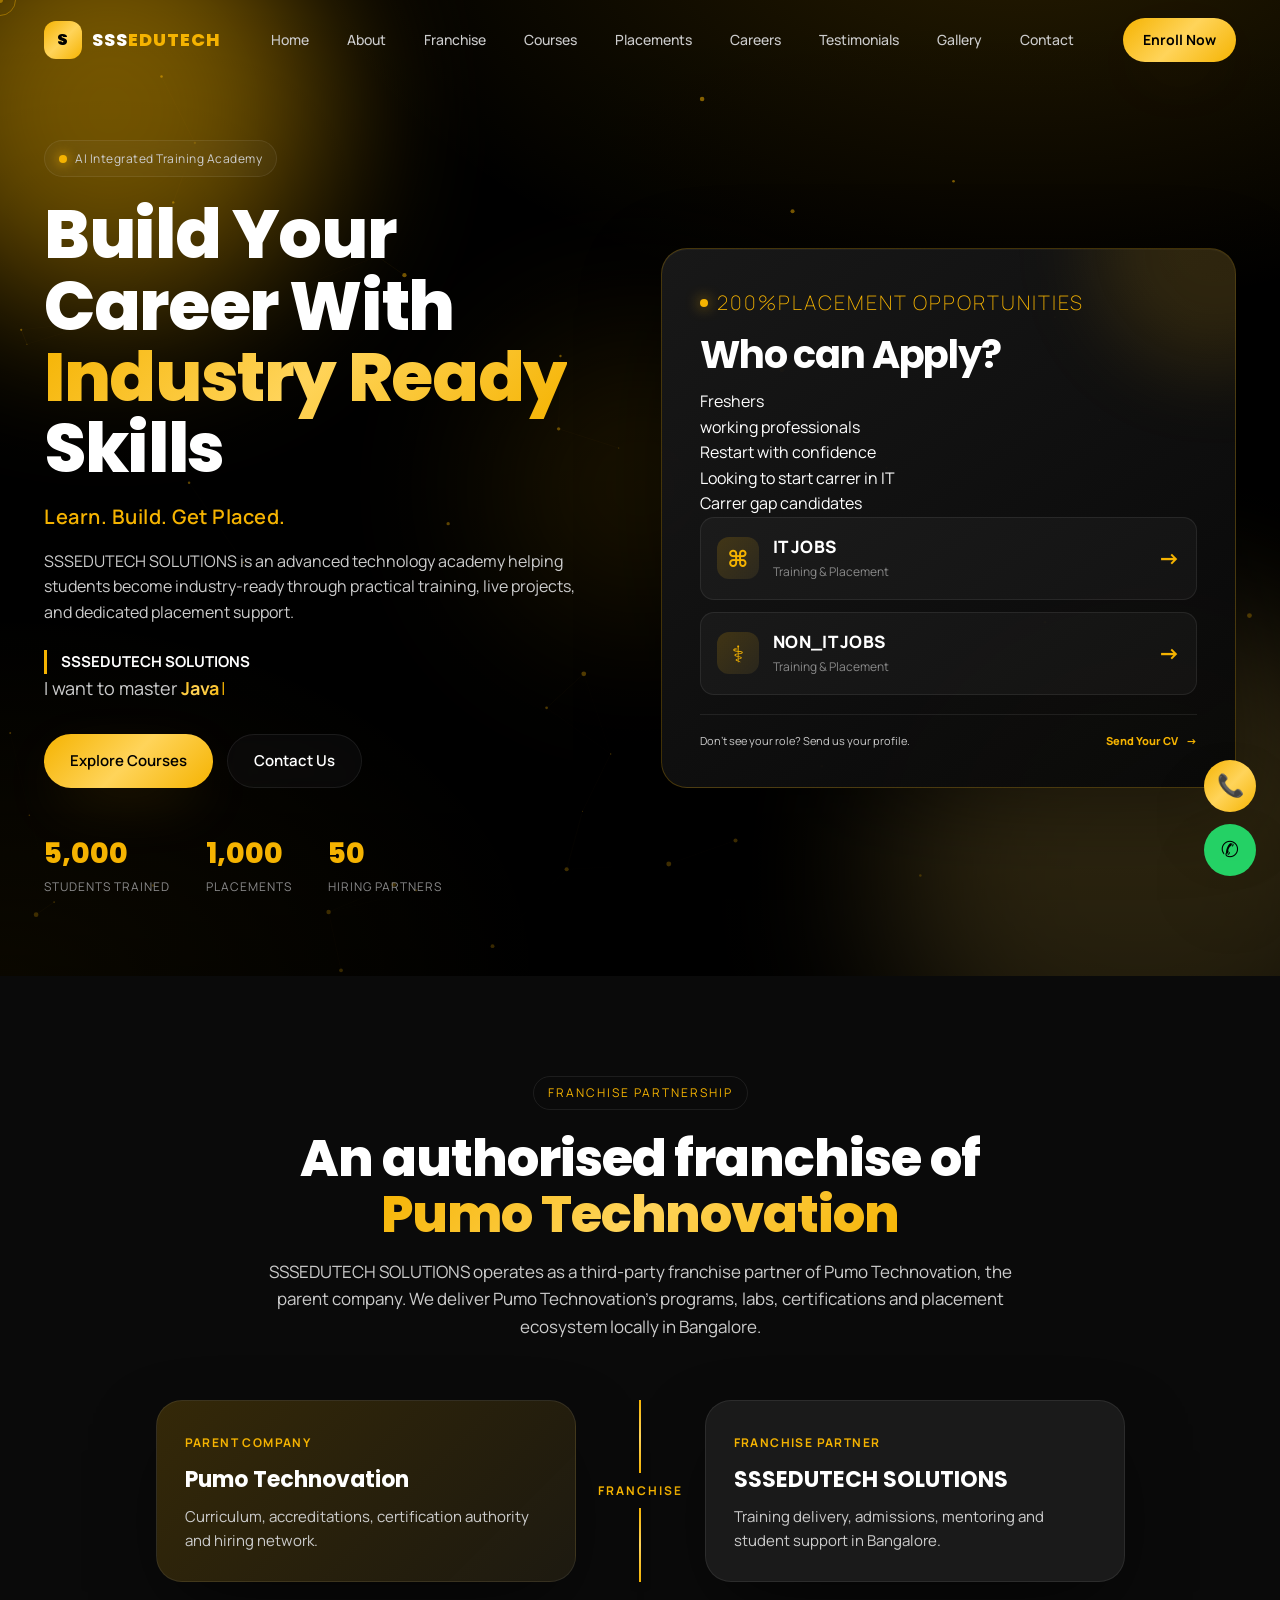
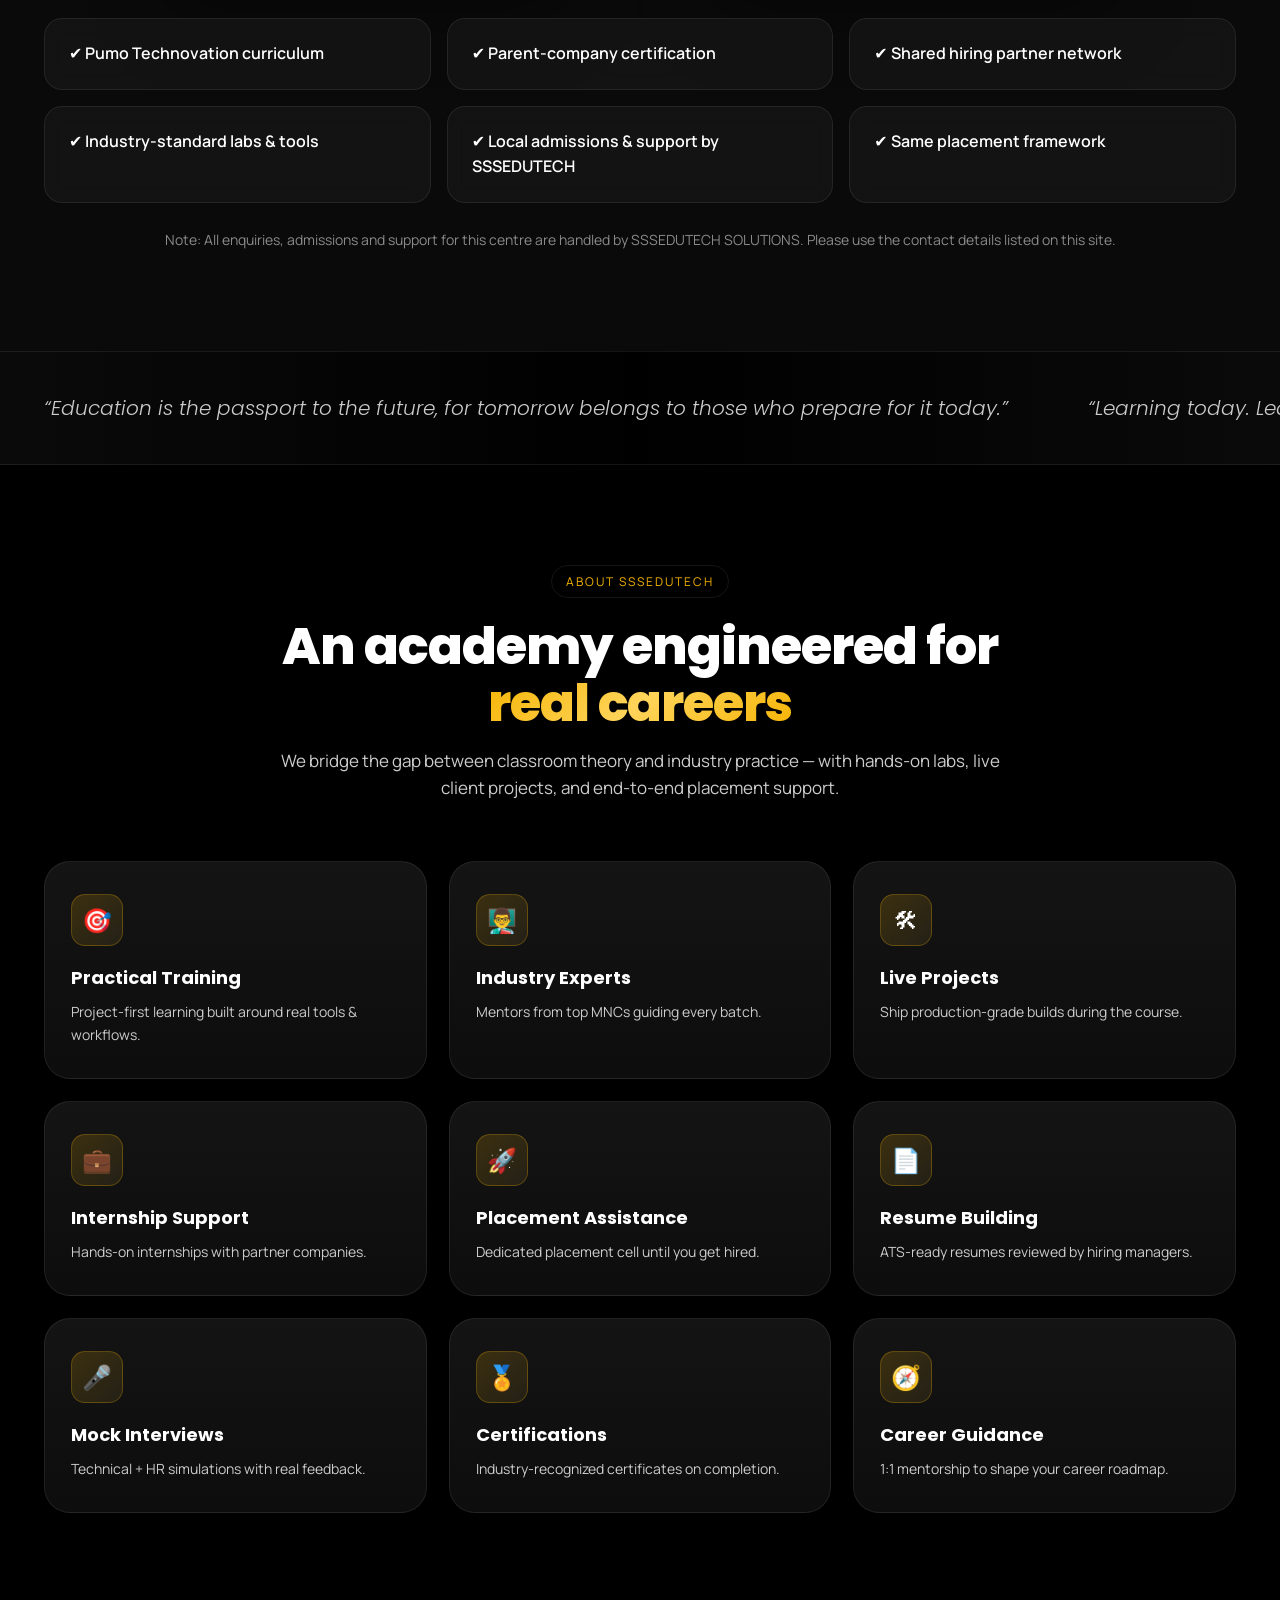
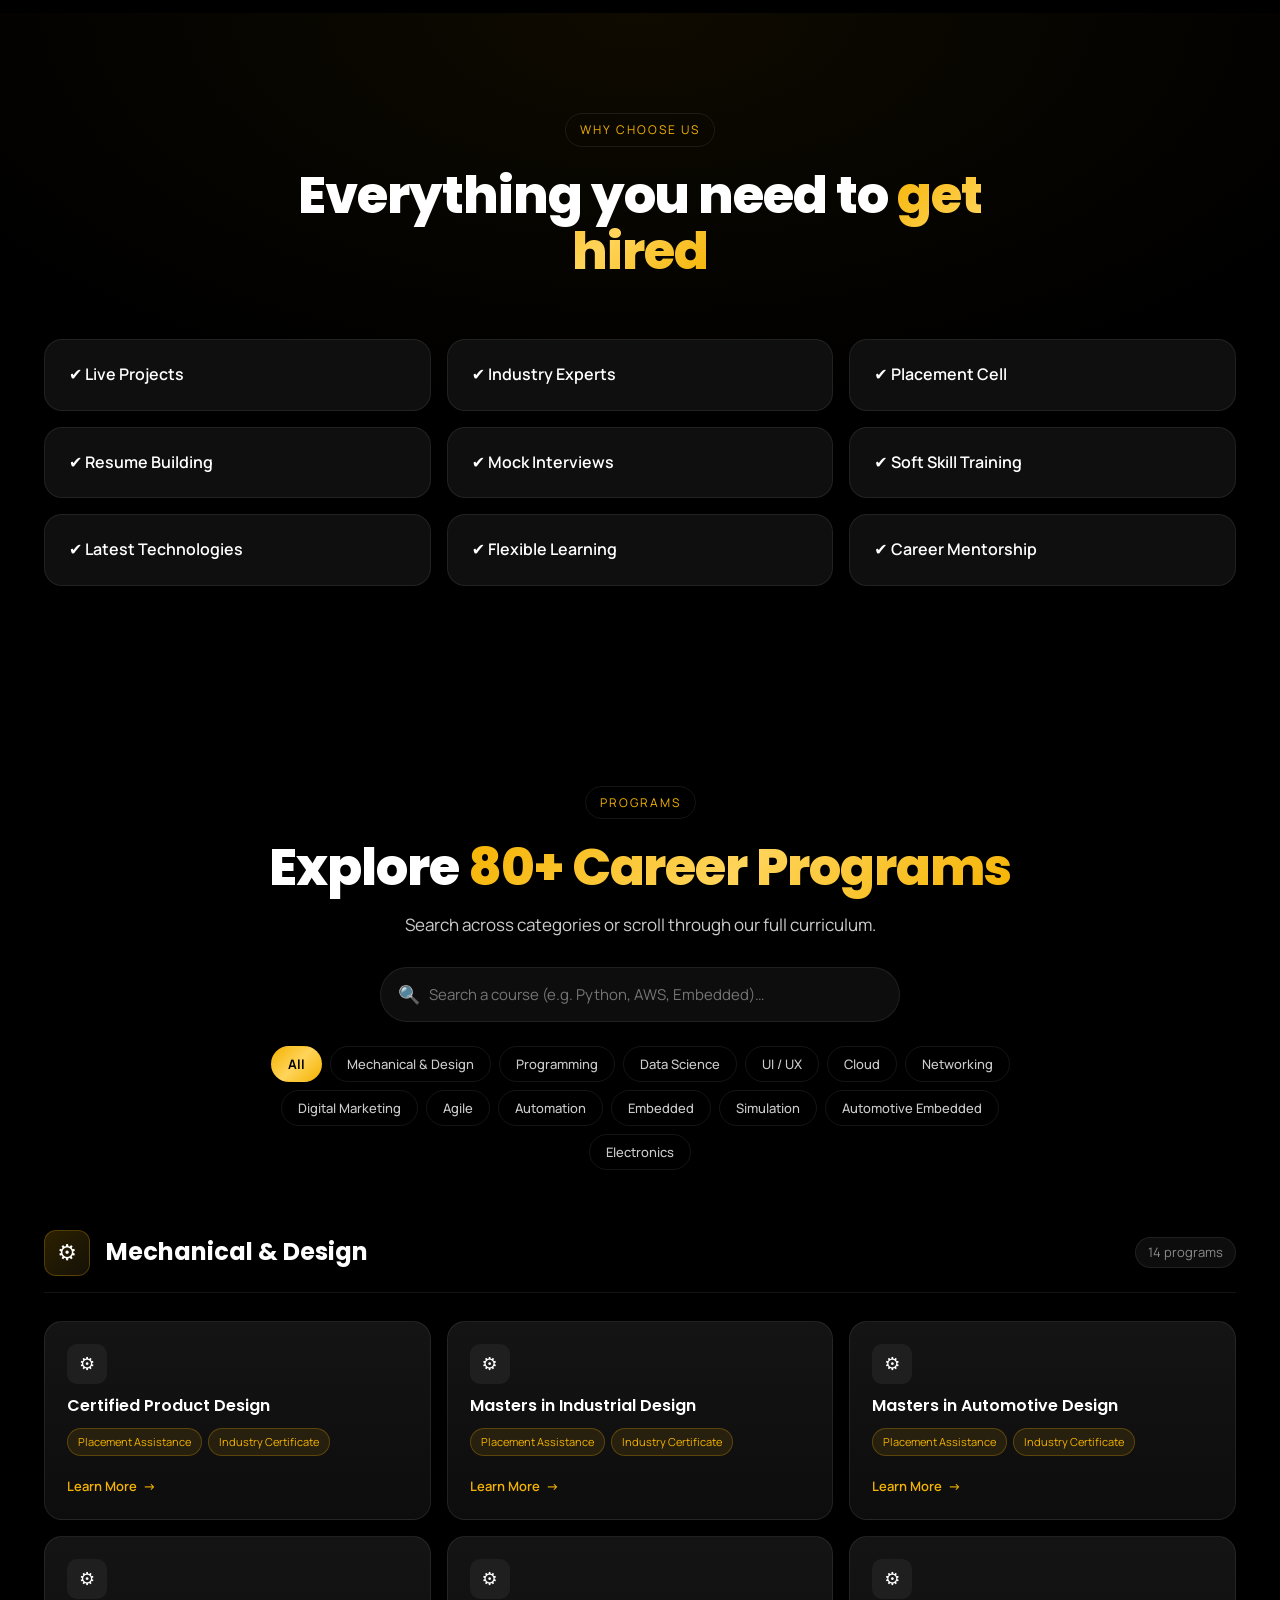
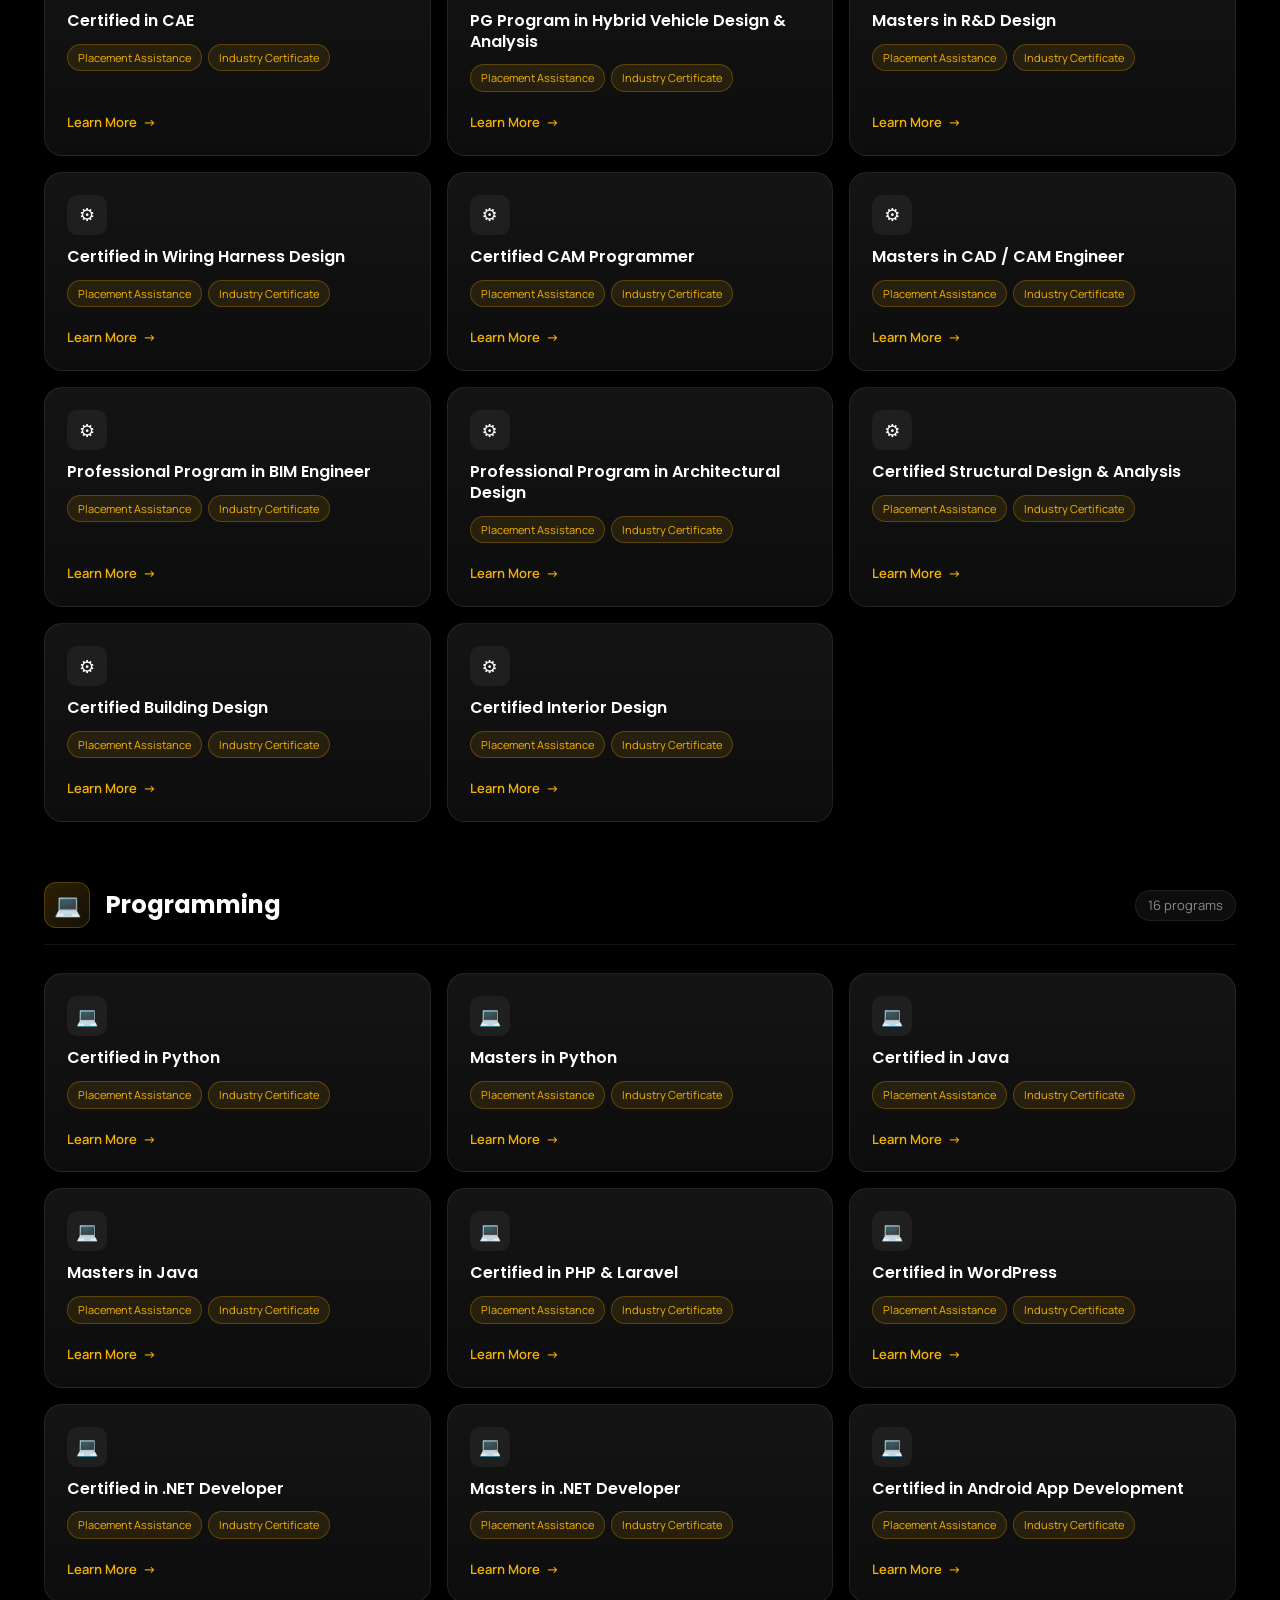
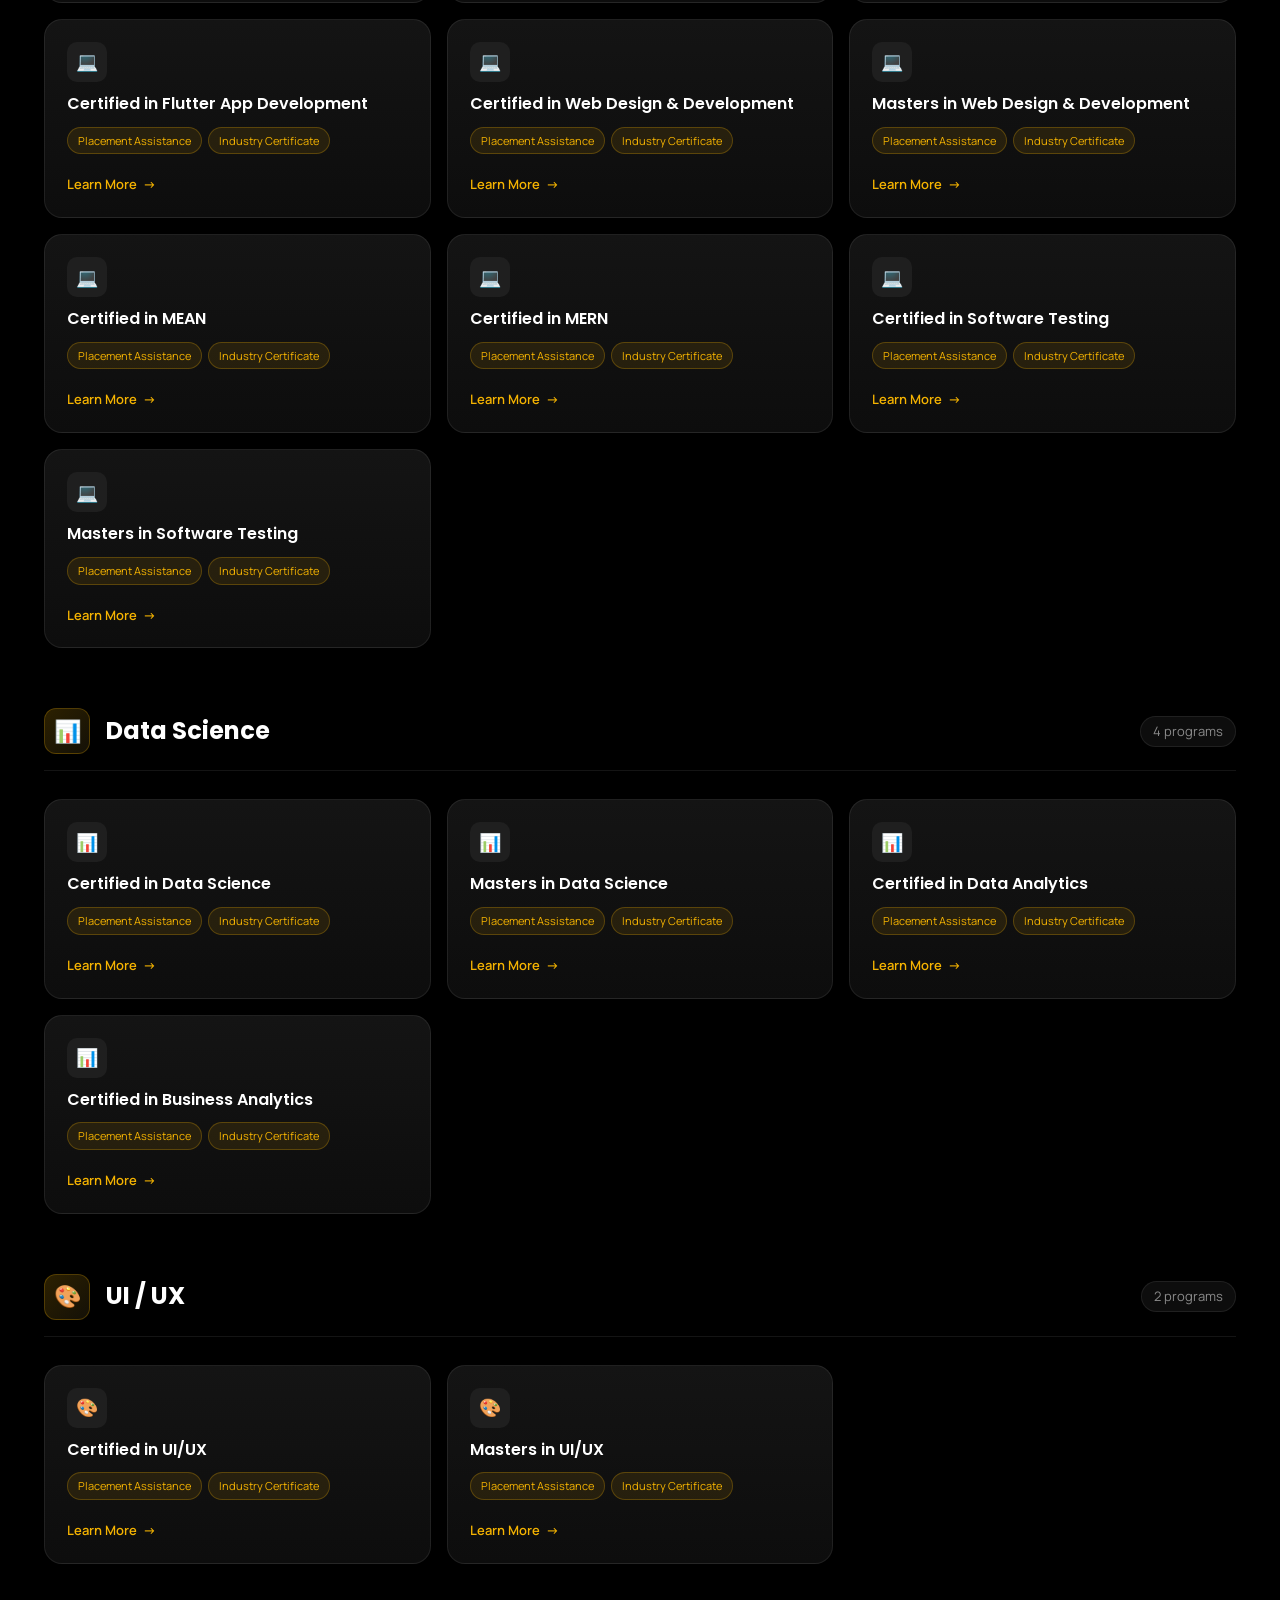
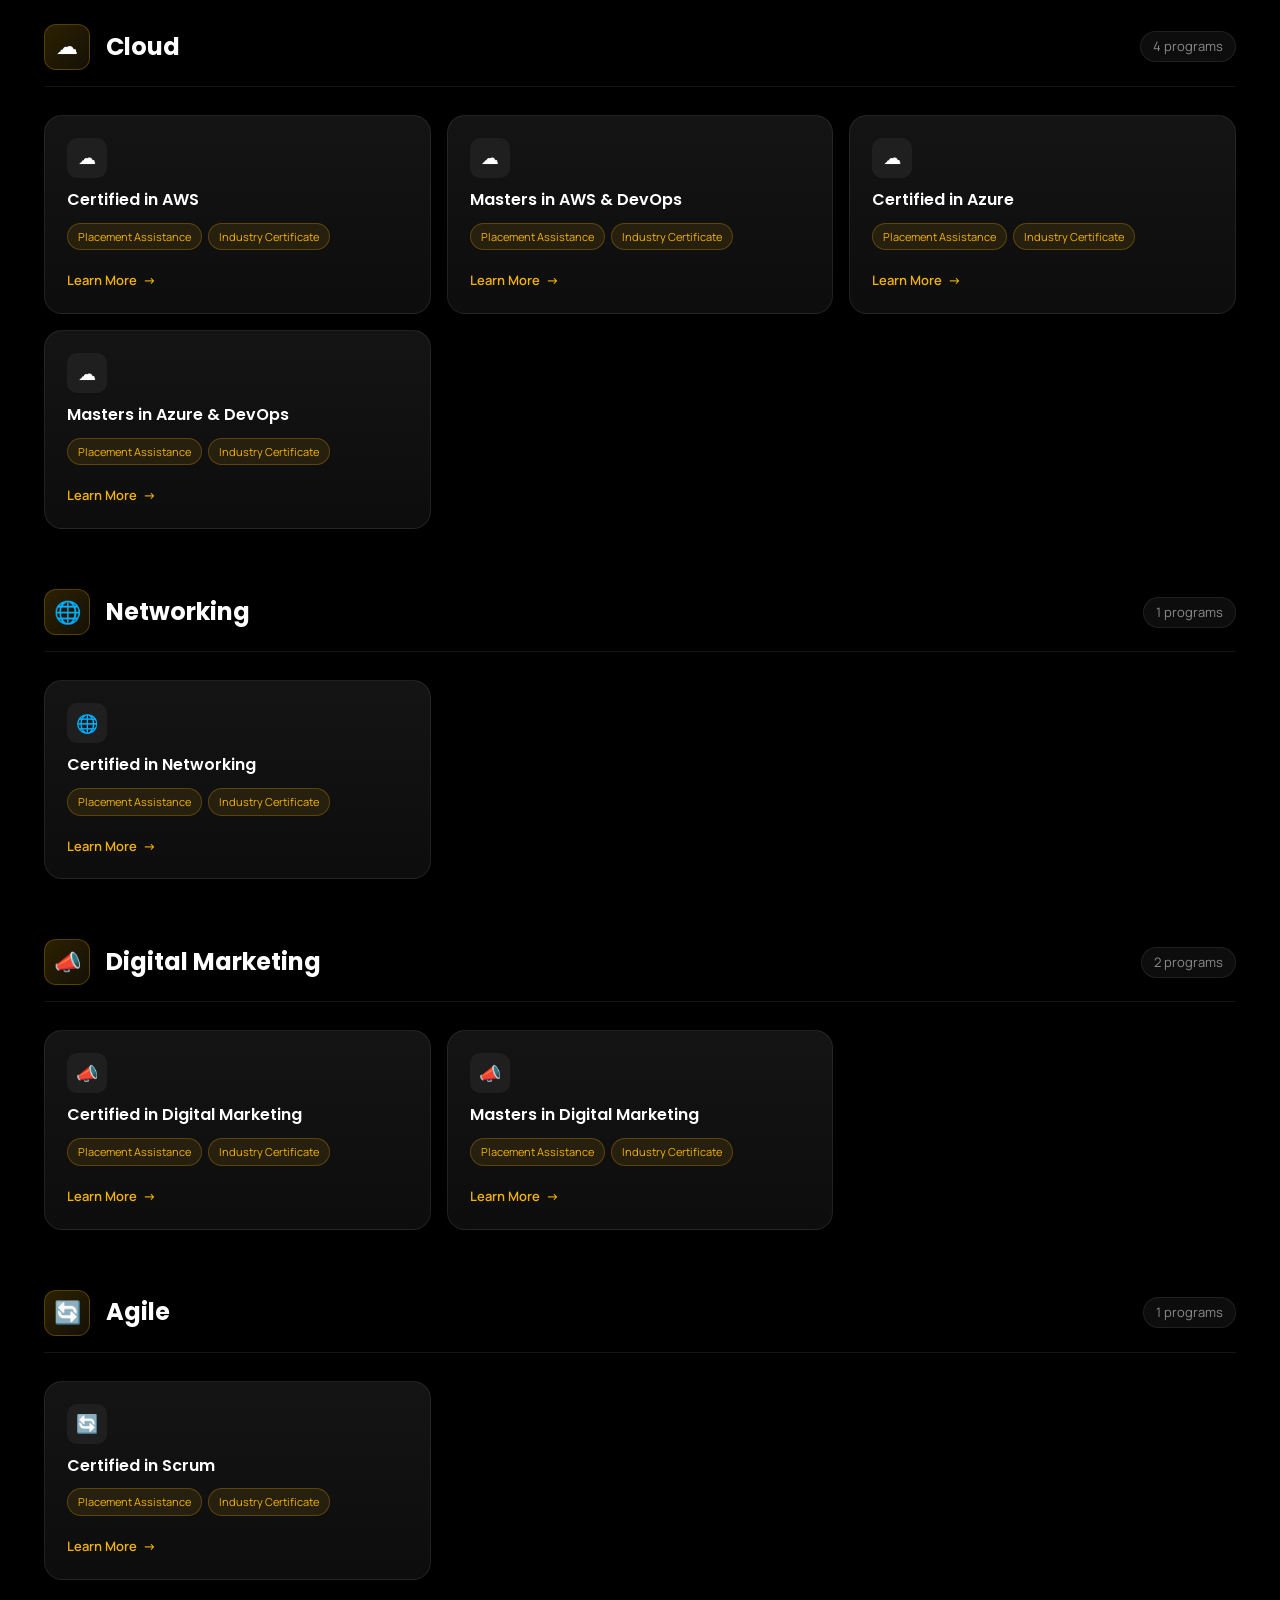
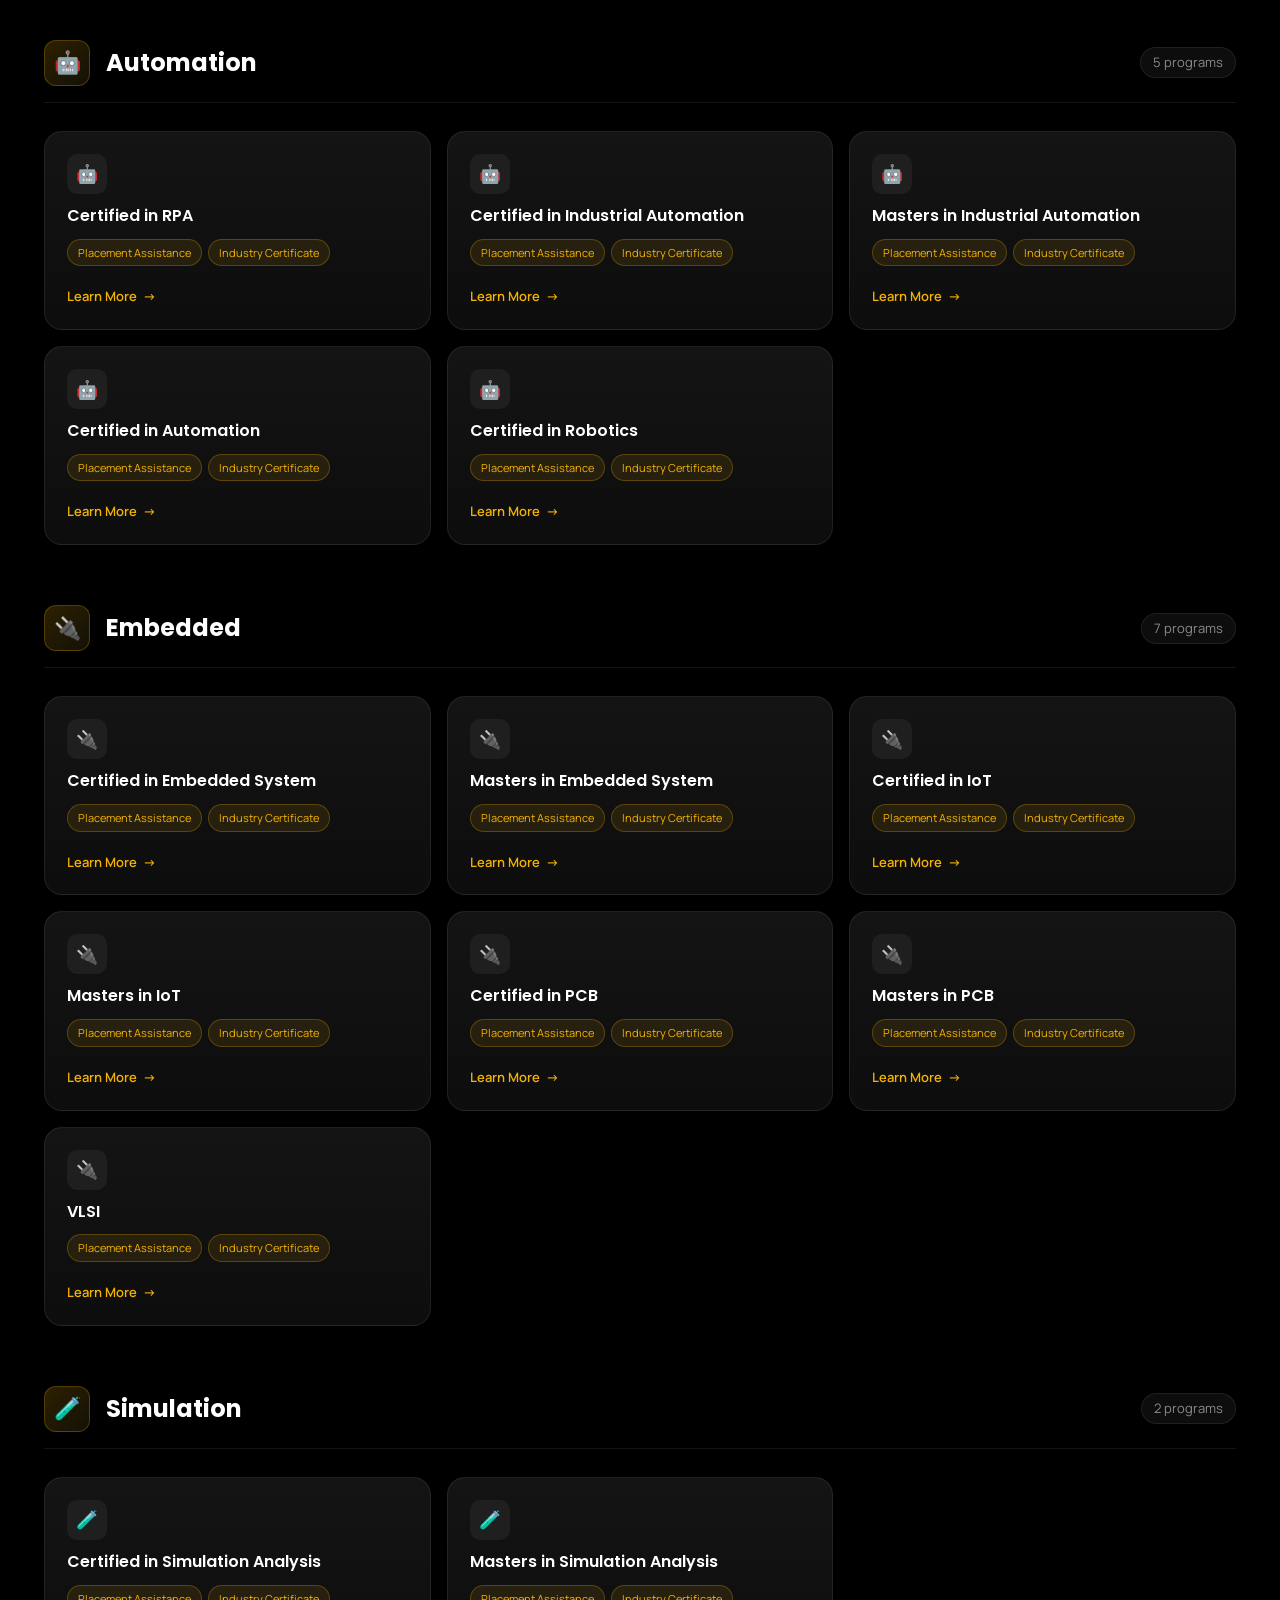
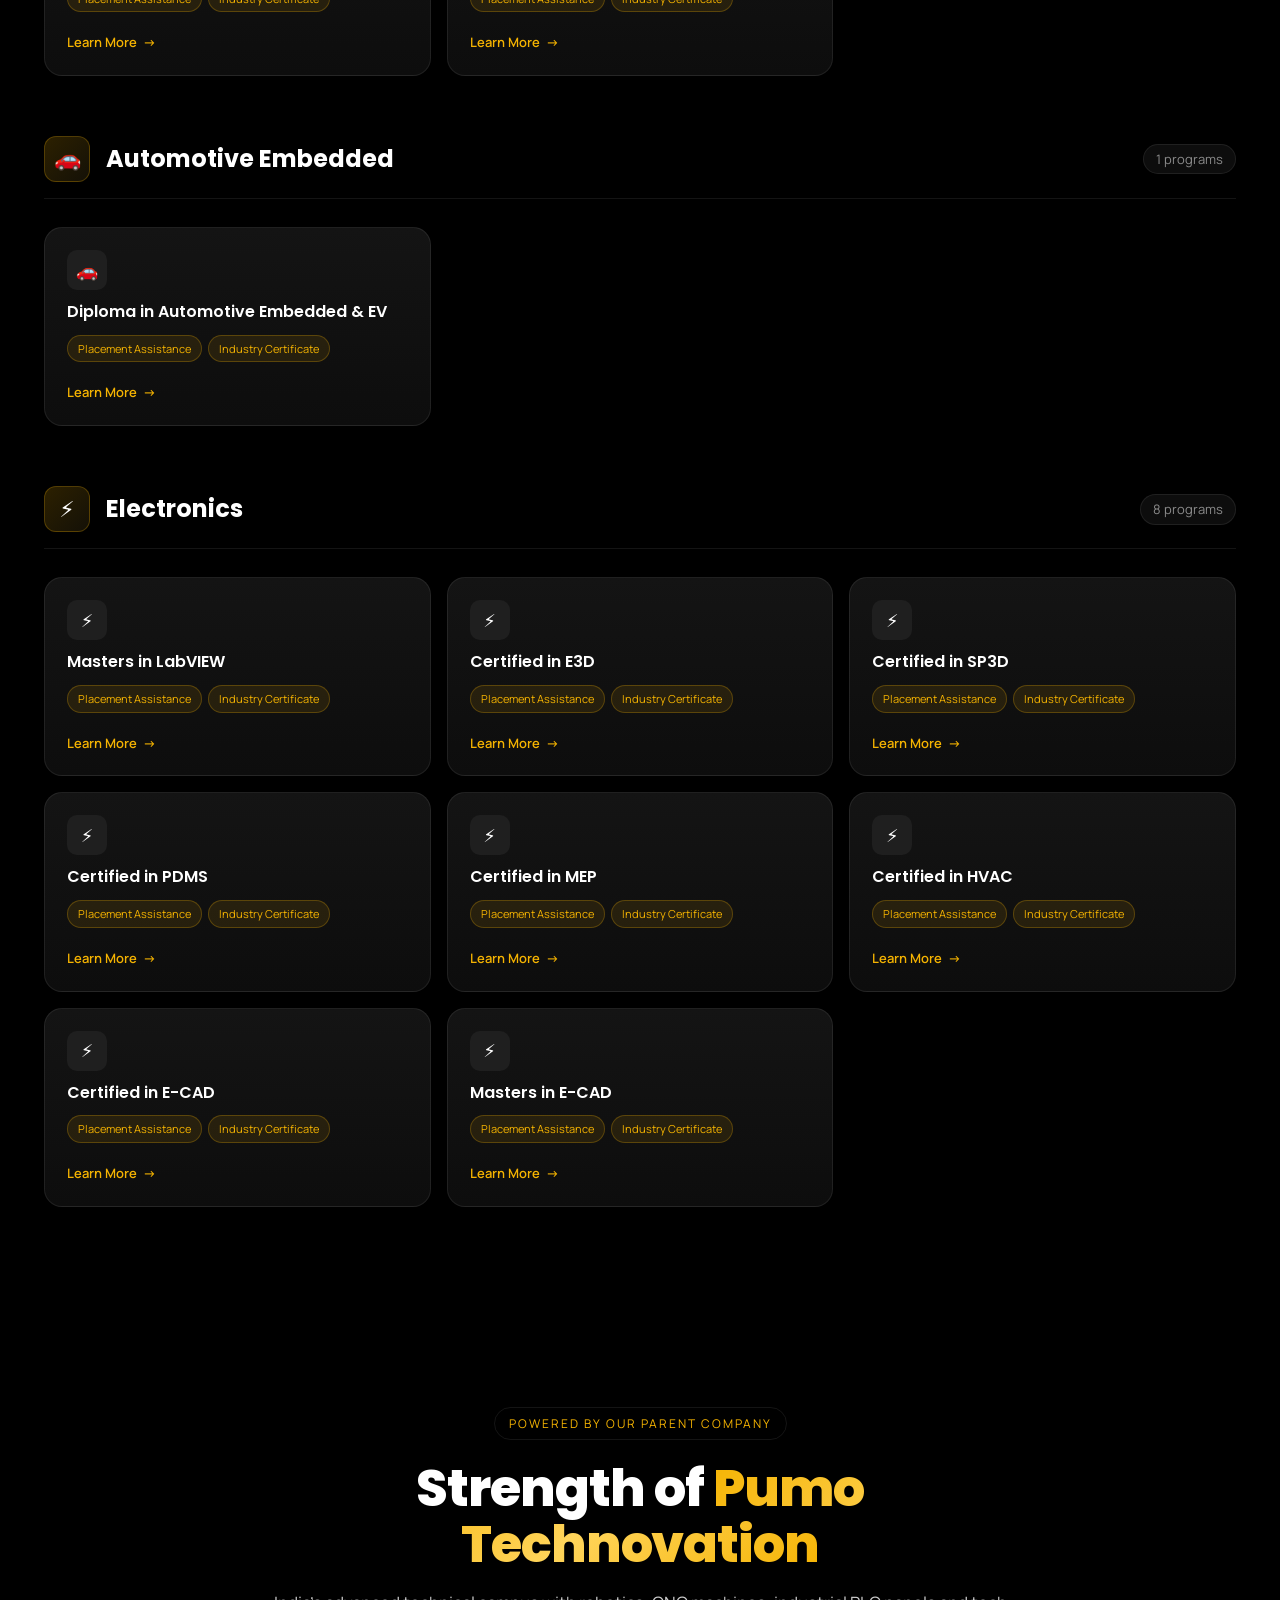
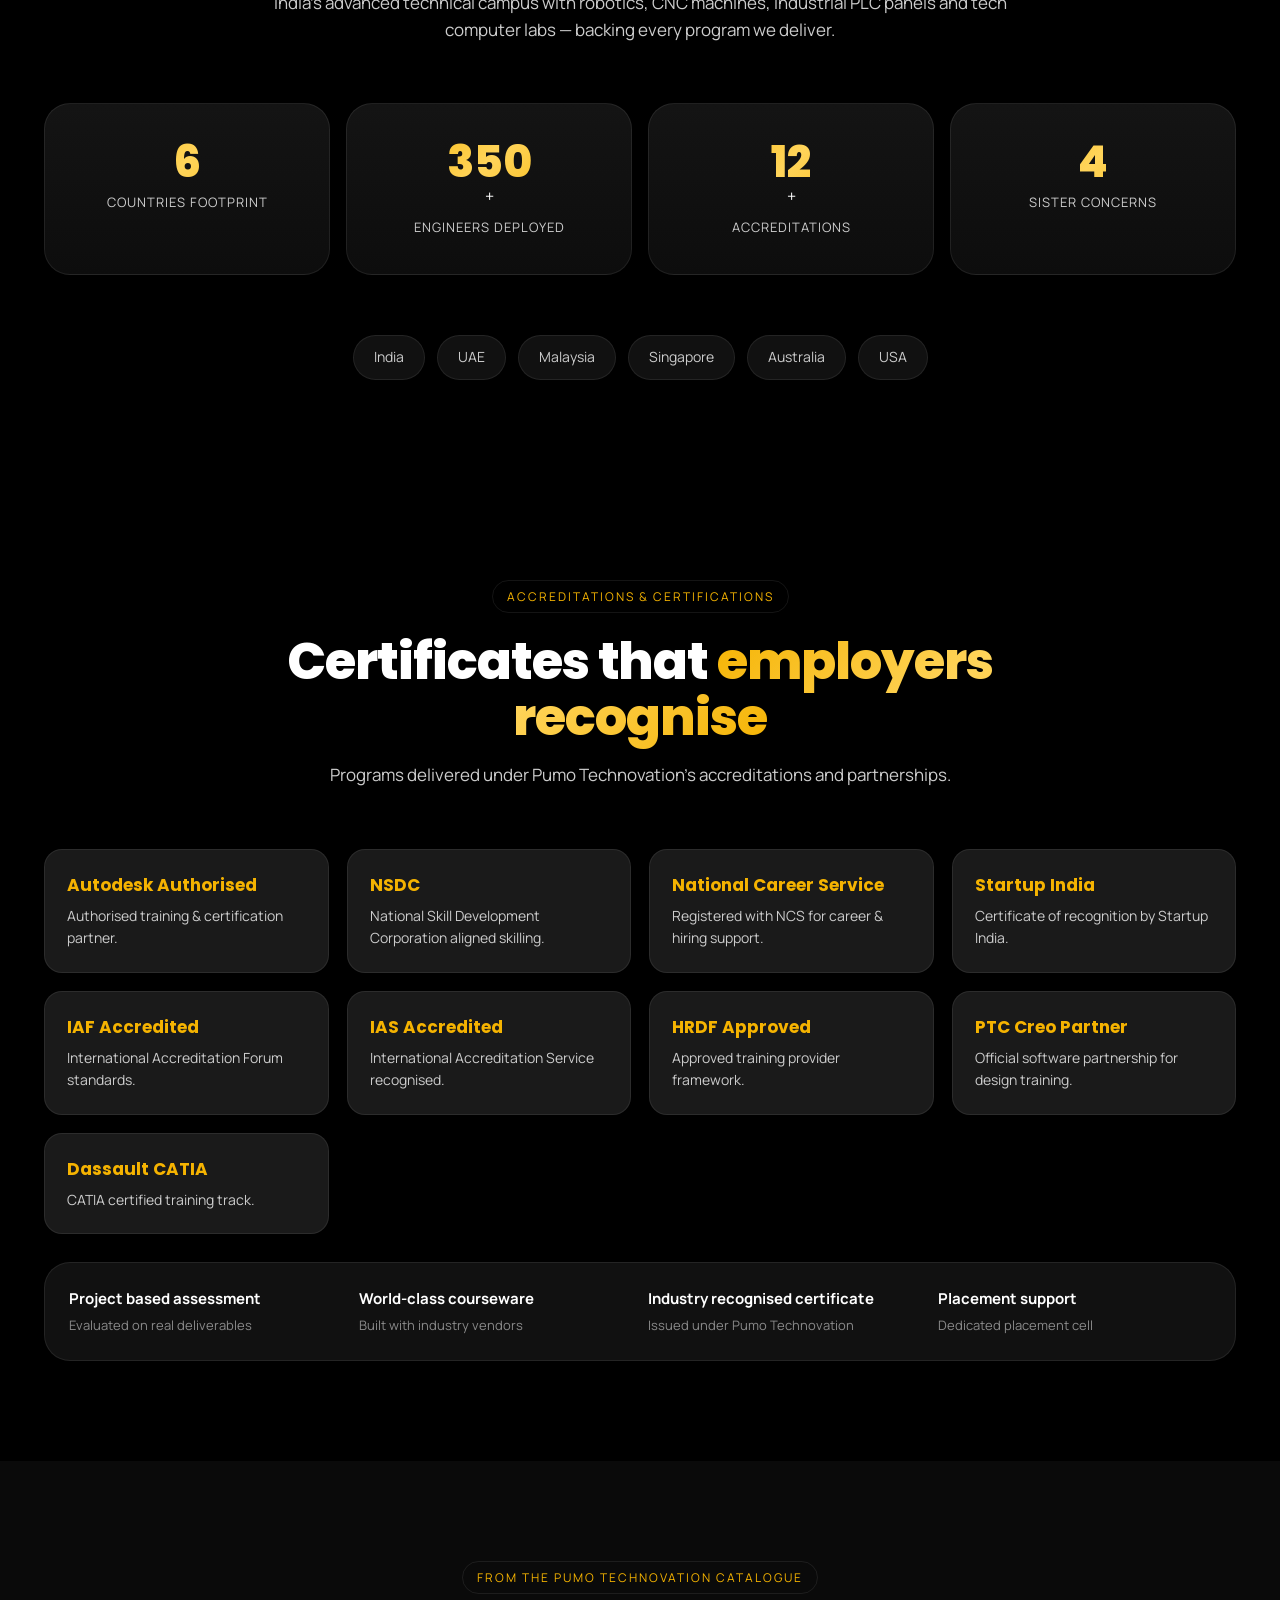
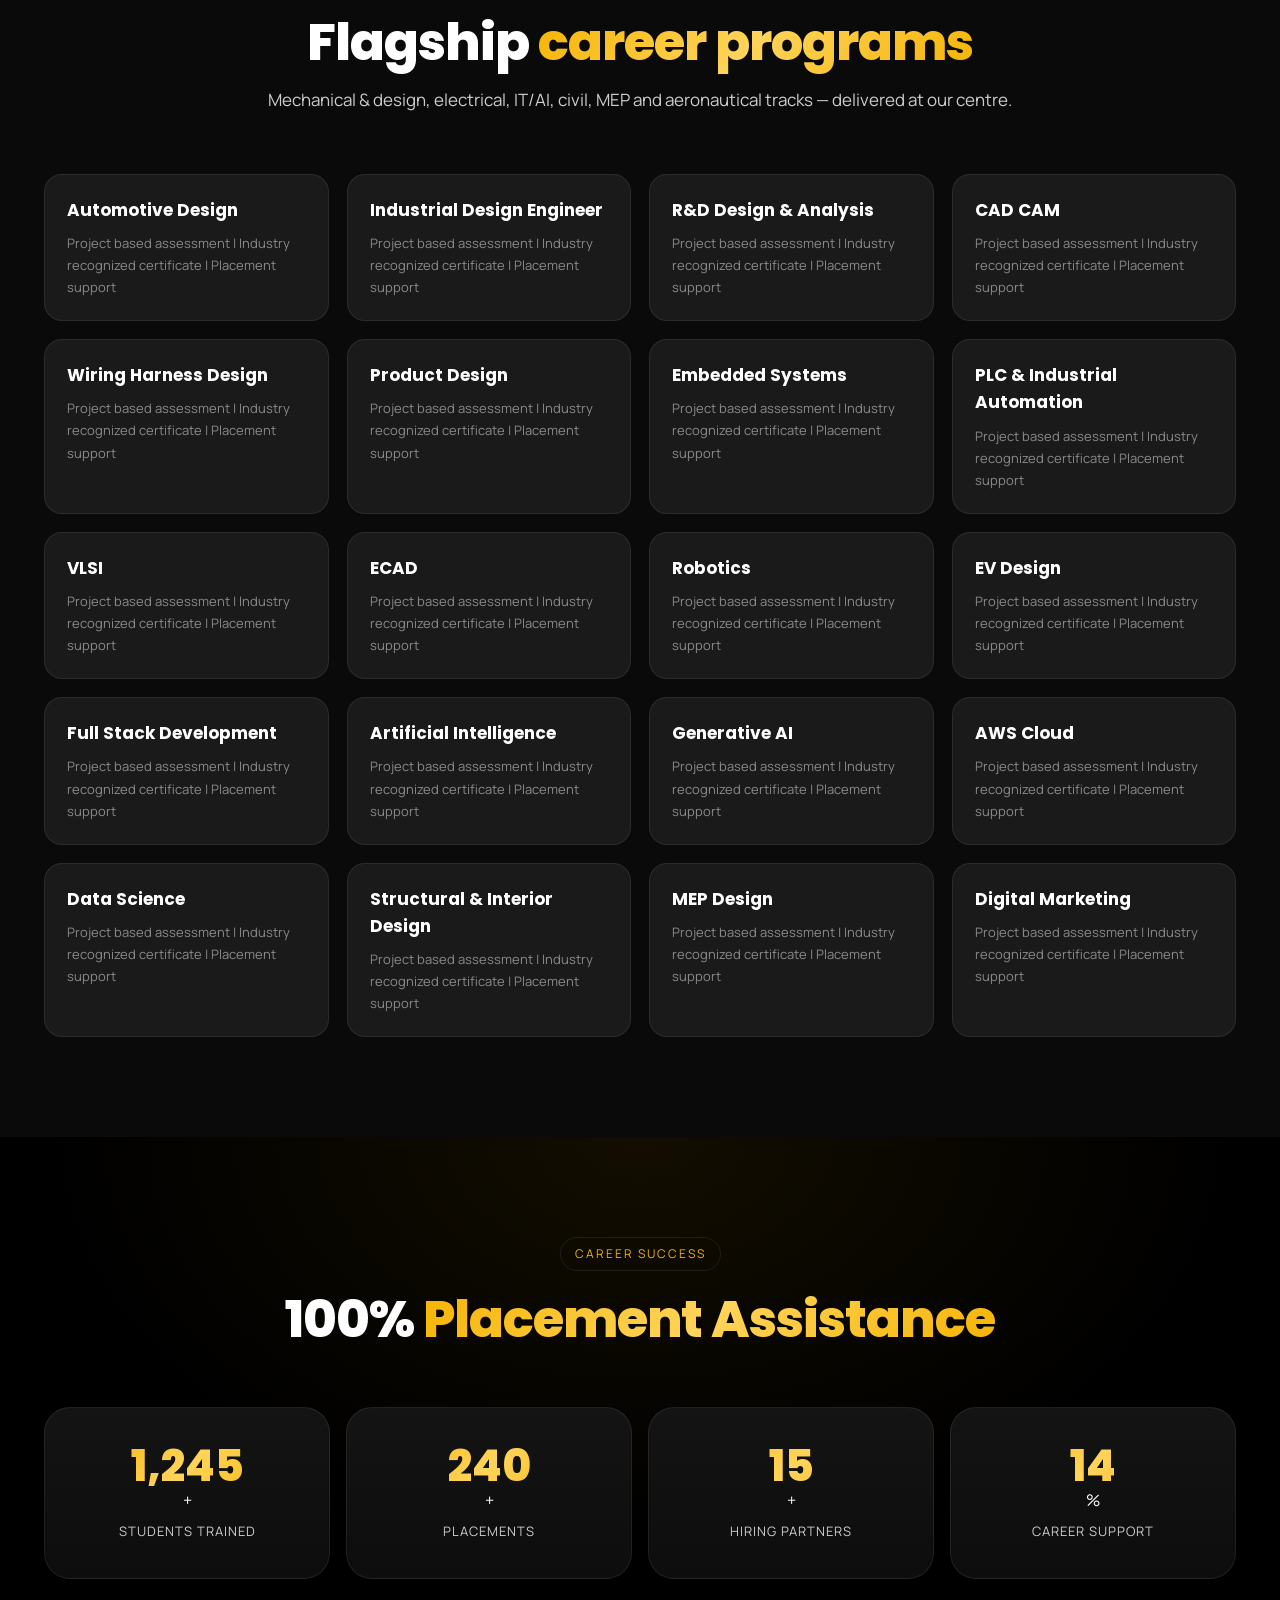
==== commit 033609ec: "Update index.html" ====
--- a/index.html
+++ b/index.html
@@ -461,7 +461,7 @@
         <h3>Get in touch</h3>
         <p class="c-line"><span>📞</span> <a href="tel:9916973287">9916973287</a></p>
         <p class="c-line"><span>✉️</span> <a href="mailto:sssedutechsolutions@gmail.com">sssedutechsolutions@gmail.com</a></p>
-        <p class="c-line"><span>⏰</span> Monday – Sunday · 10:00 AM – 9:00 PM </p>
+        <p class="c-line"><span>⏰</span> Monday – Sunday · 10:00 AM – 10:00 PM </p>
         <p class="c-line addr"><span>📍</span> 536/1, 536/2, 13th Main Road, 4th Floor,<br/>MS Ramaiah Enclave, Nagasandra,<br/>Bangalore – 560073</p>
         <div class="socials">
           <a href="#" aria-label="Facebook" class="s-btn">f</a>
@@ -523,7 +523,7 @@
       <h4>Contact</h4>
       <p>536/1, 536/2, 13th Main Road,<br/>4th Floor, MS Ramaiah Enclave,<br/>Nagasandra, Bangalore – 560073</p>
       <p>📞 <a href="tel:9916973287">9916973287</a><br/>✉️ <a href="mailto:sssedutechsolutions@gmail.com">sssedutechsolutions@gmail.com</a></p>
-      <p>Monday – Sunday · 10:00 AM – 9:00 PM</p>
+      <p>Monday – Sunday · 10:00 AM – 10:00 PM</p>
     </div>
   </div>
   <div class="footer-bar">
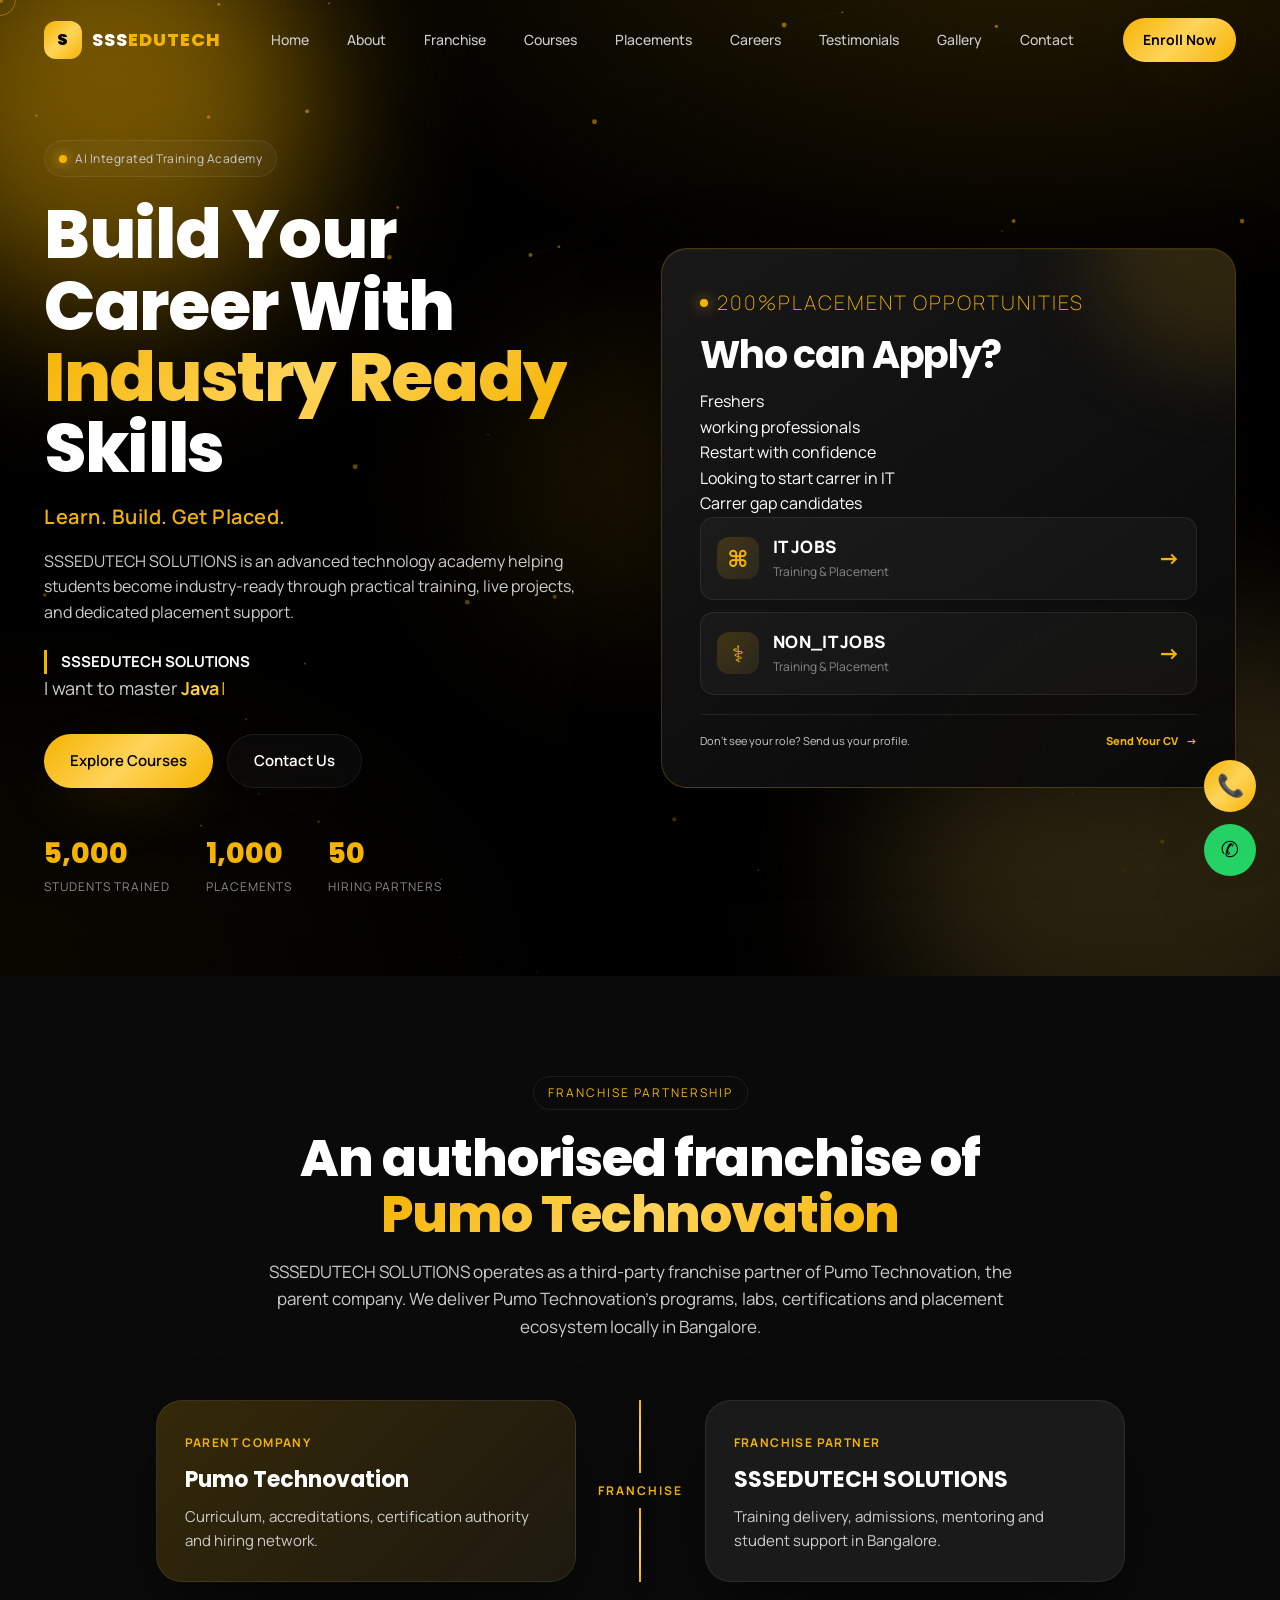
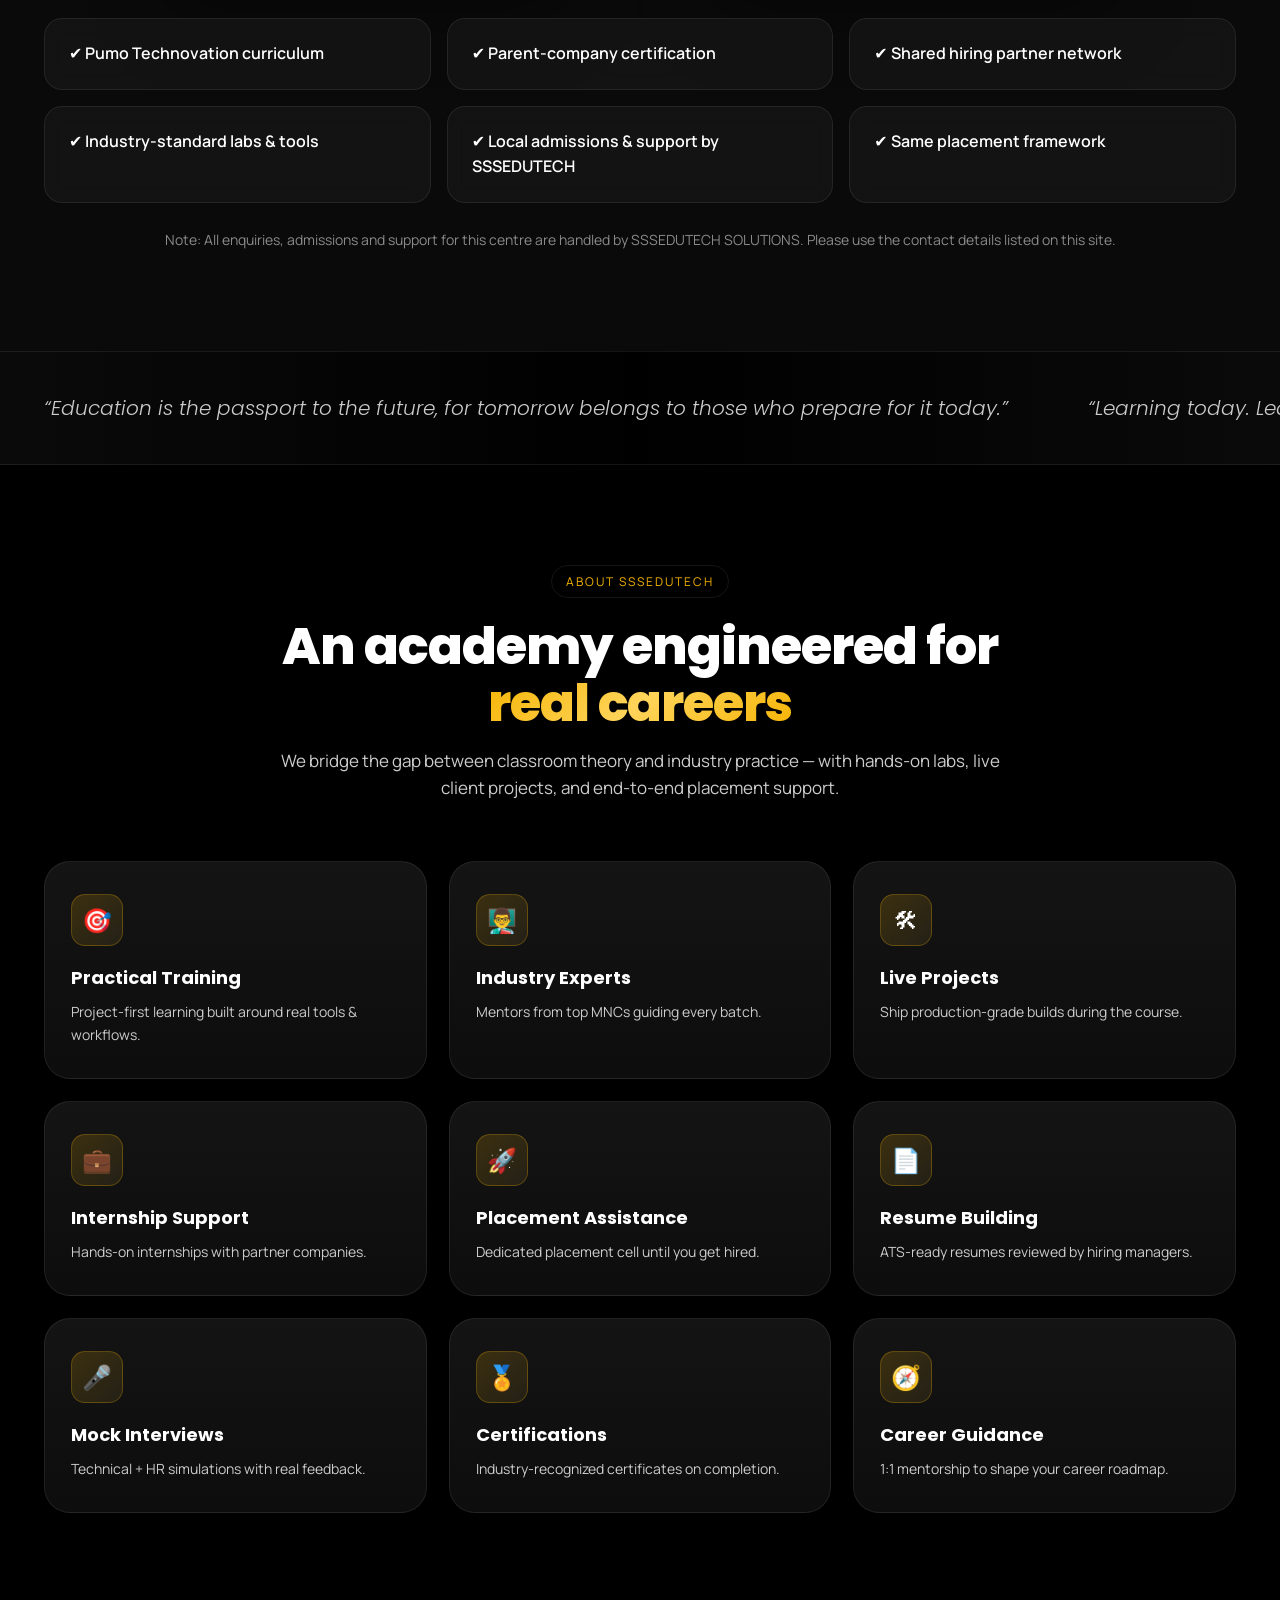
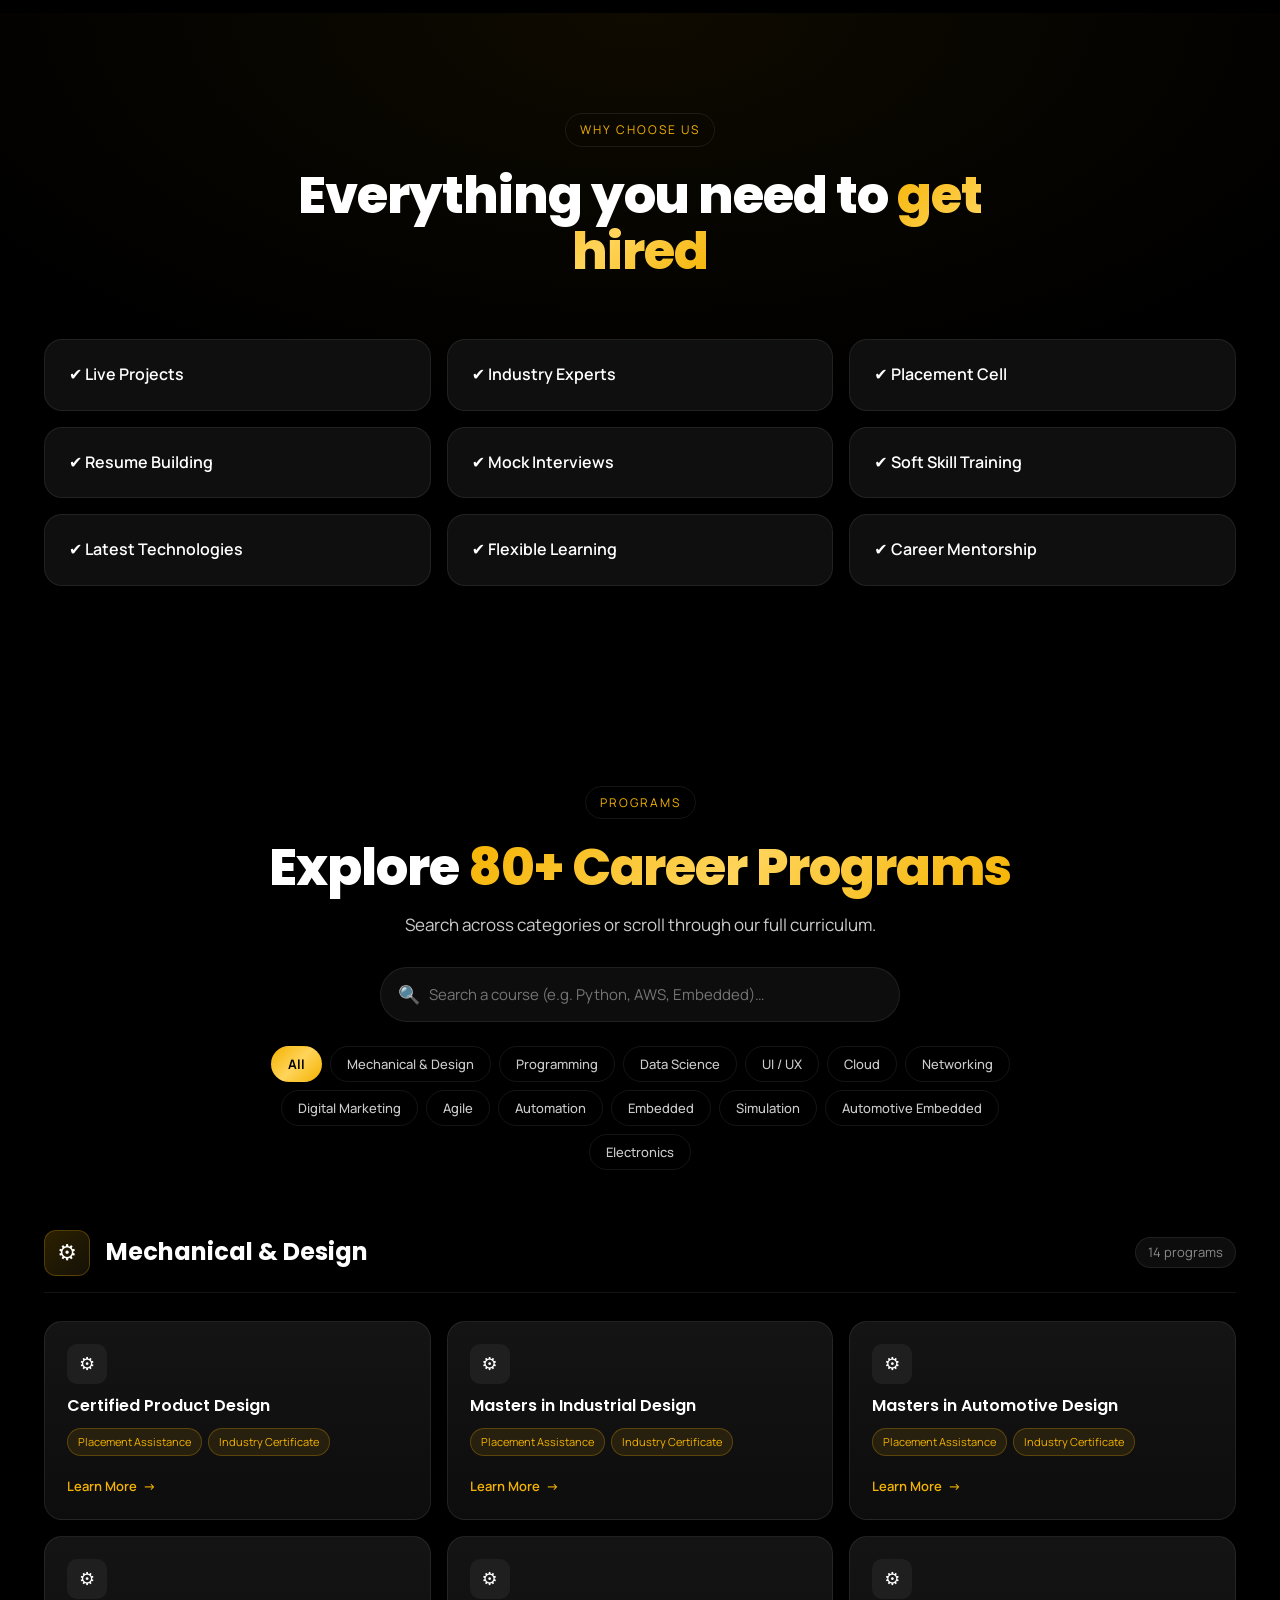
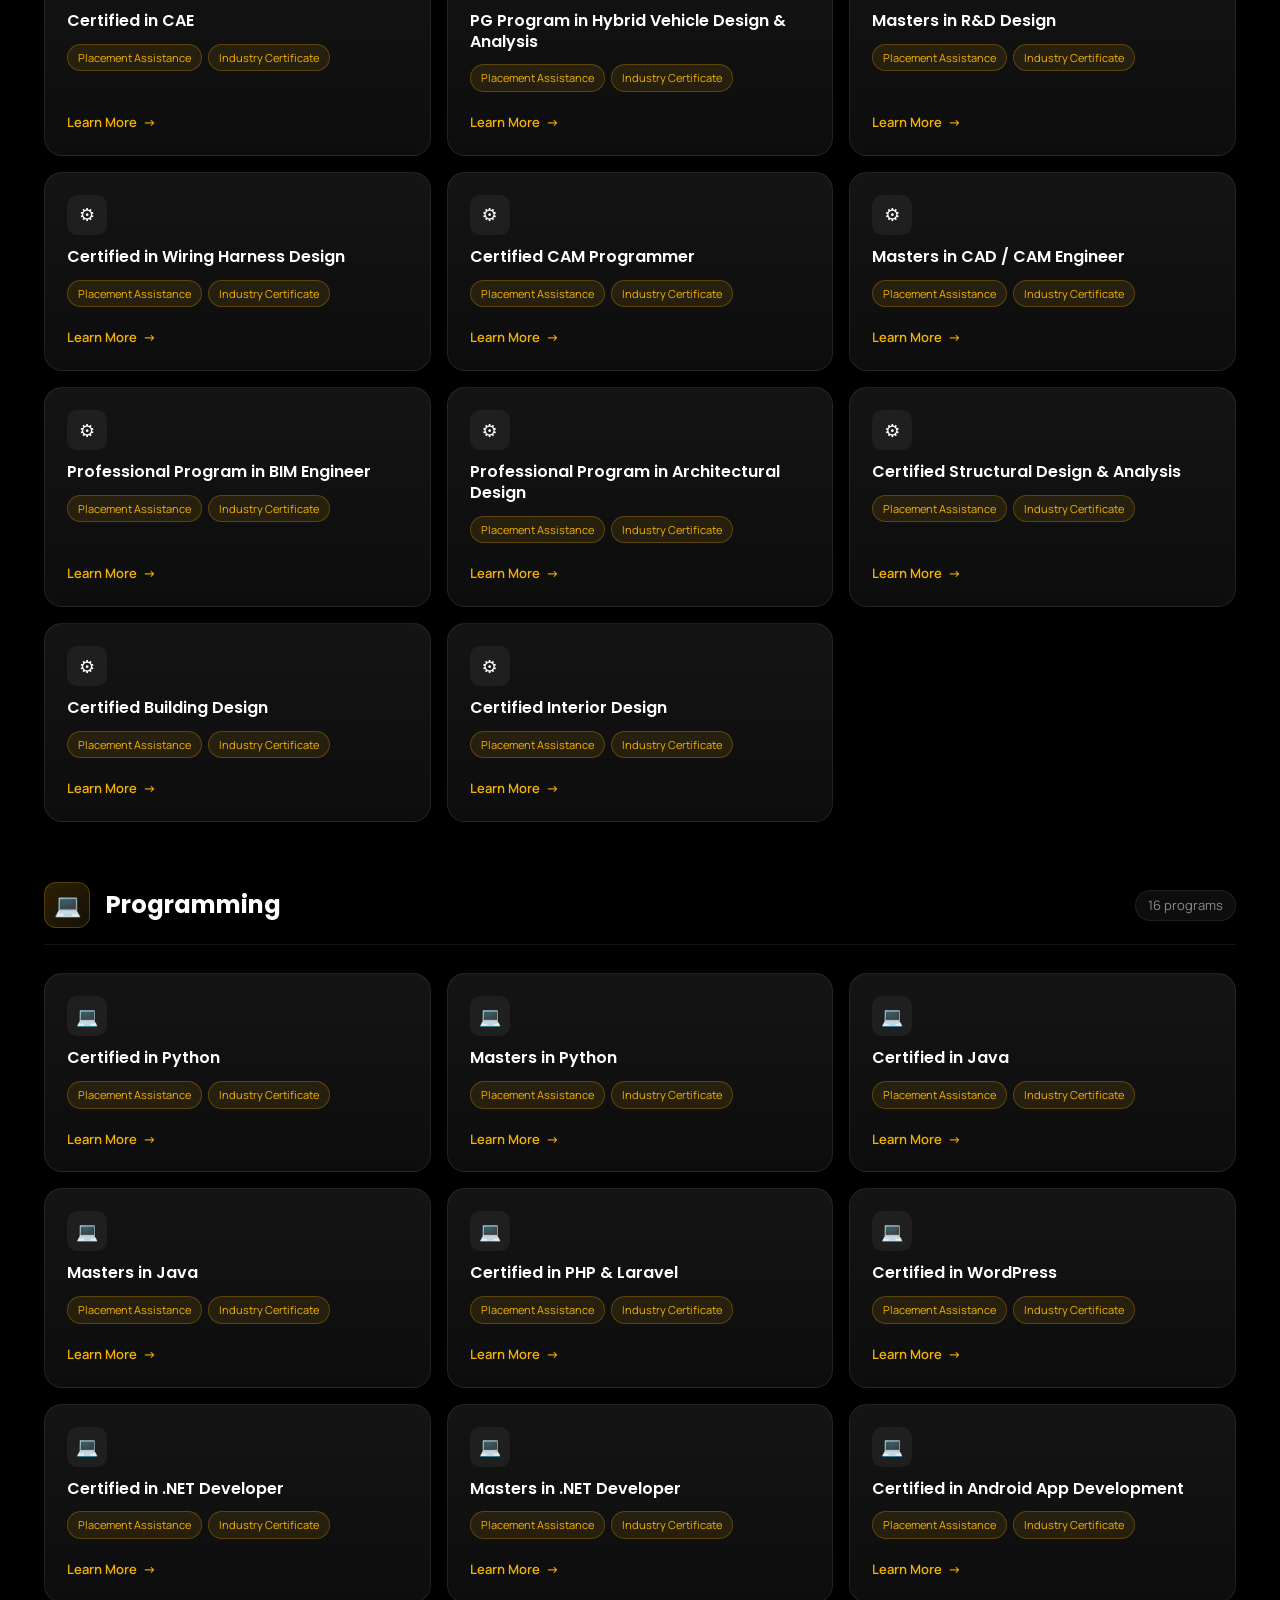
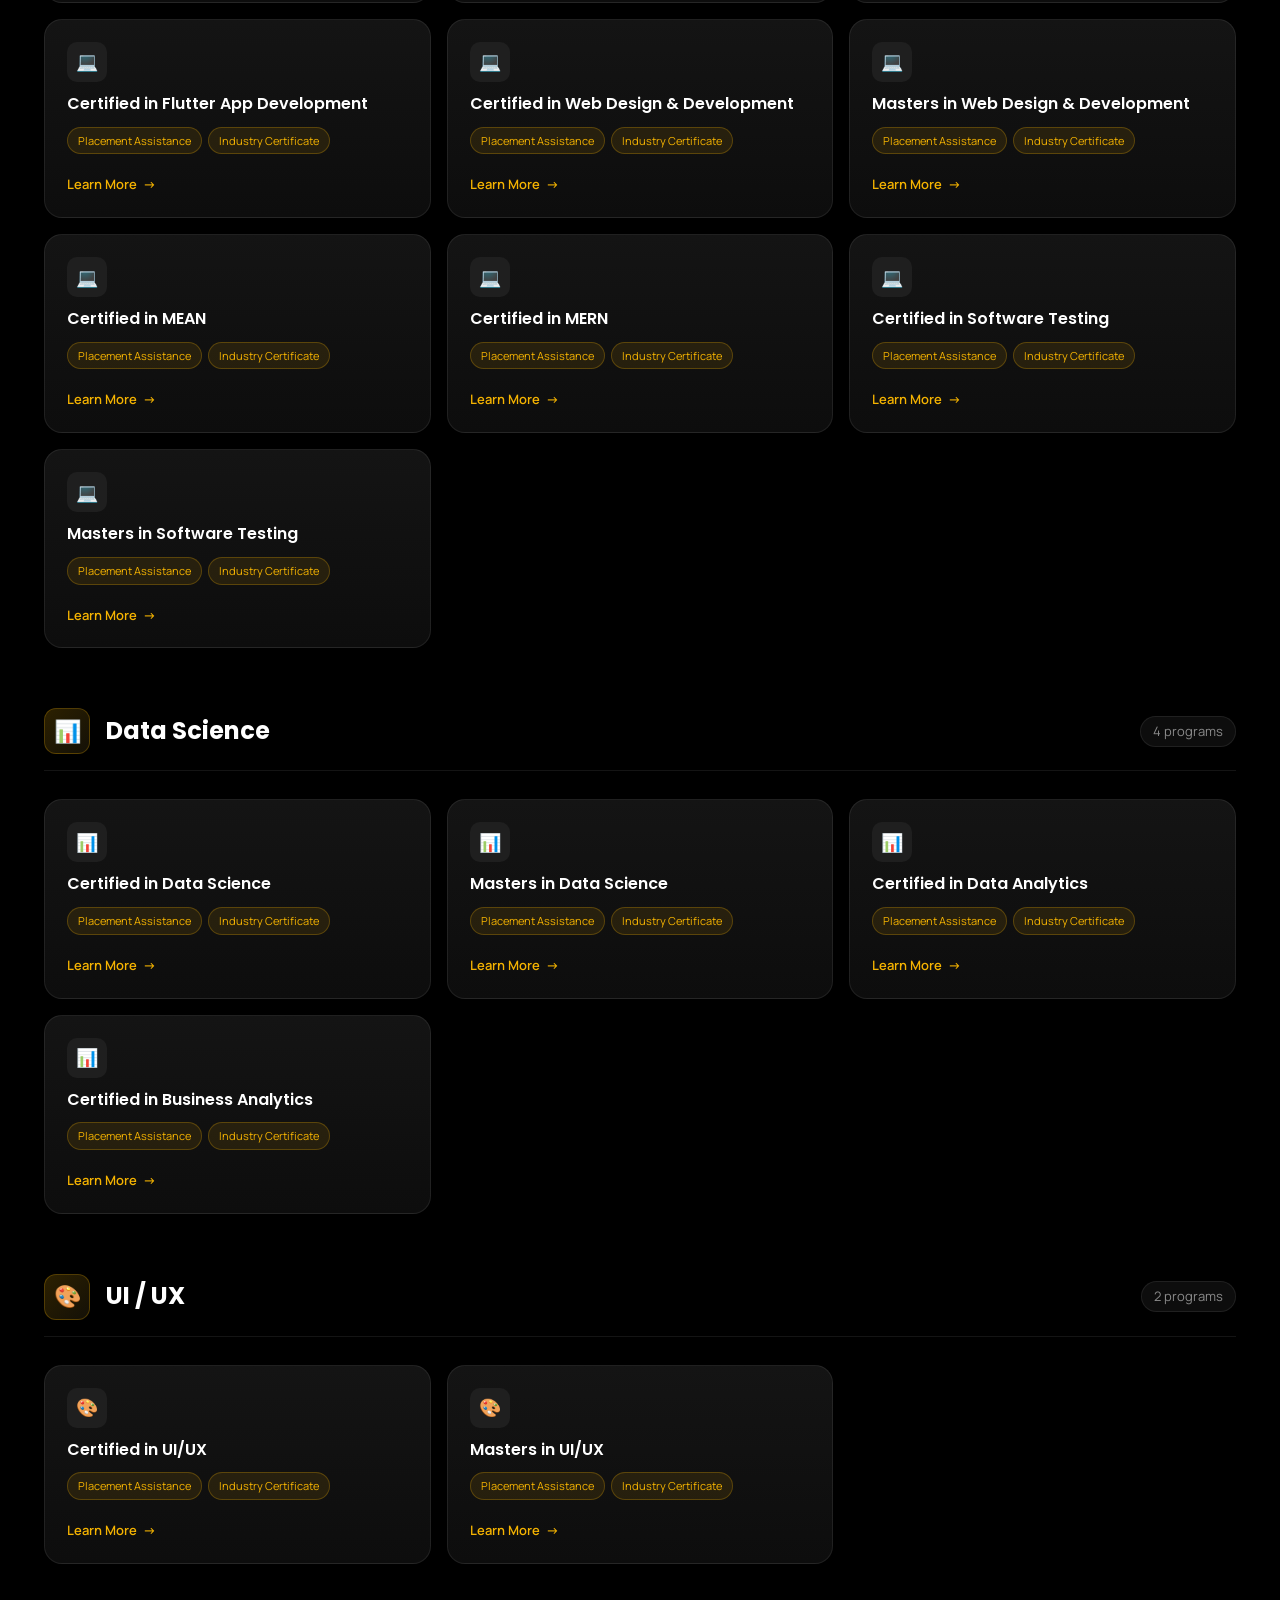
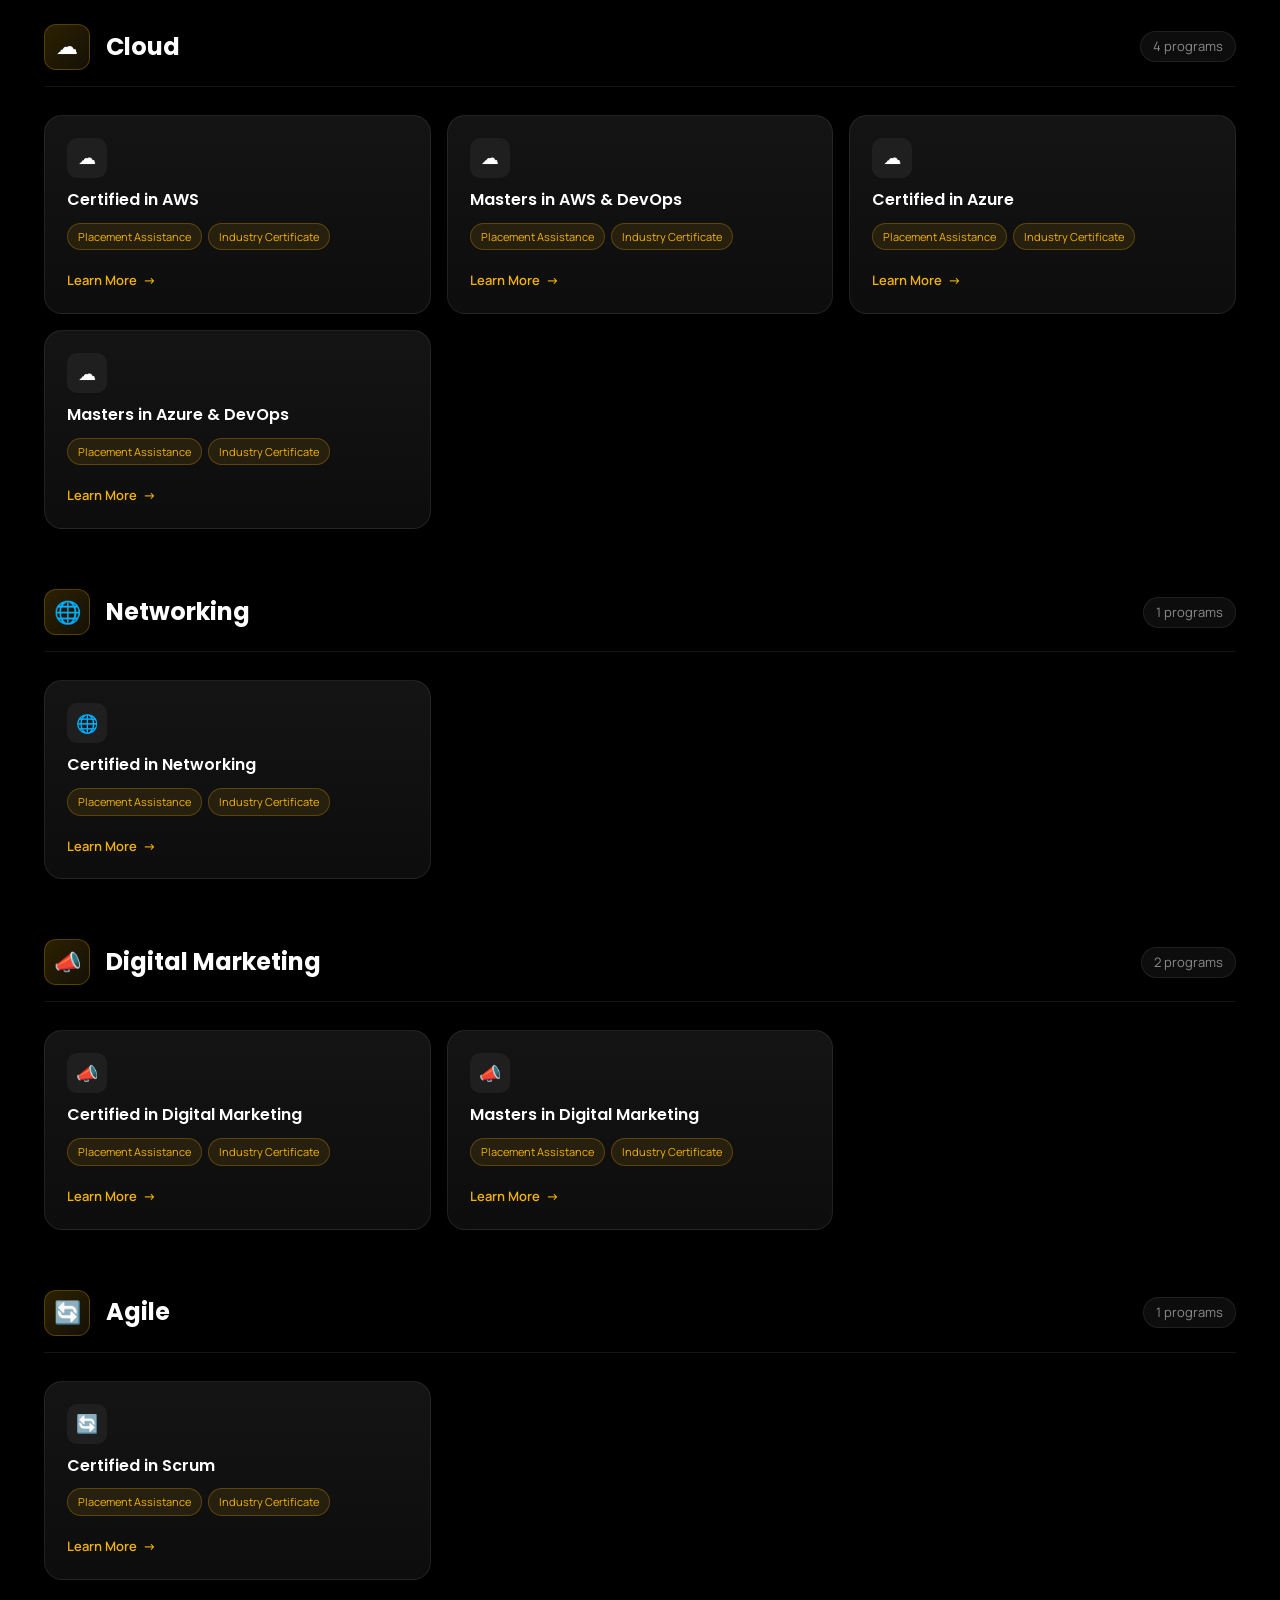
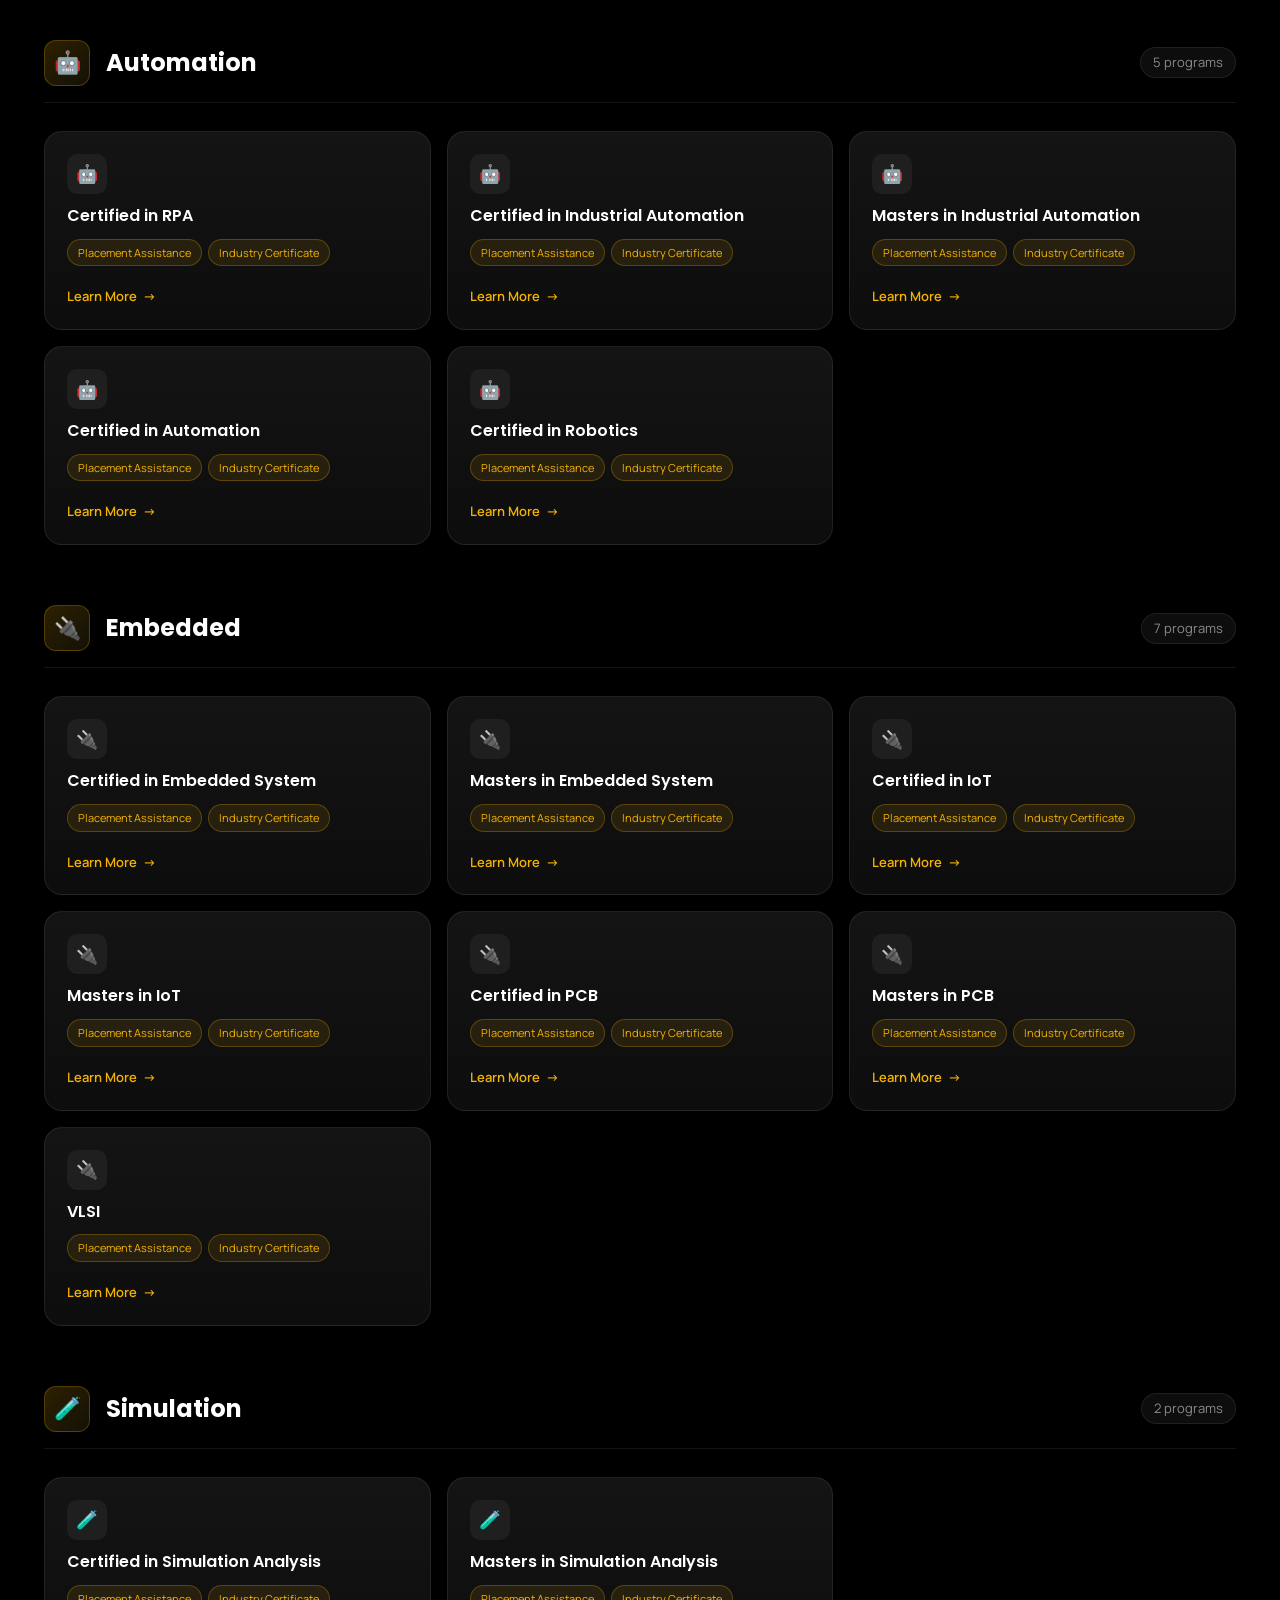
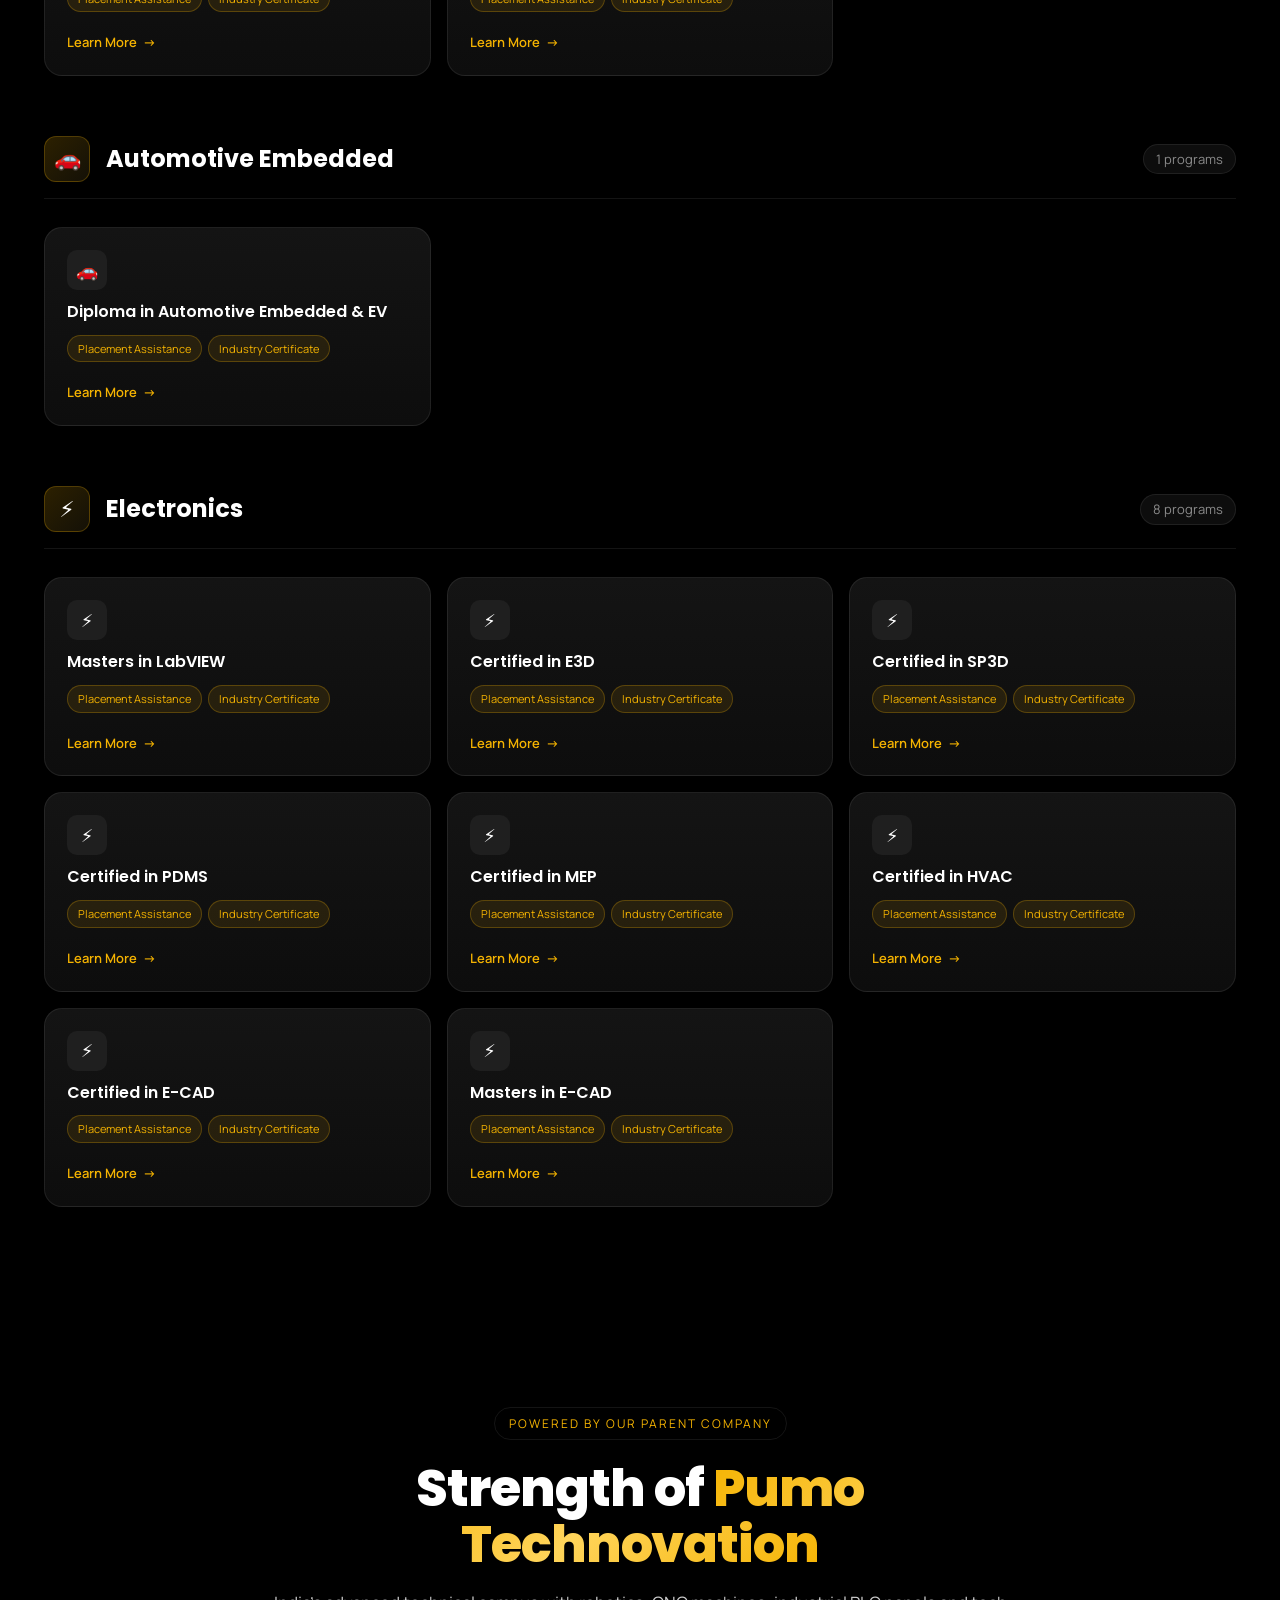
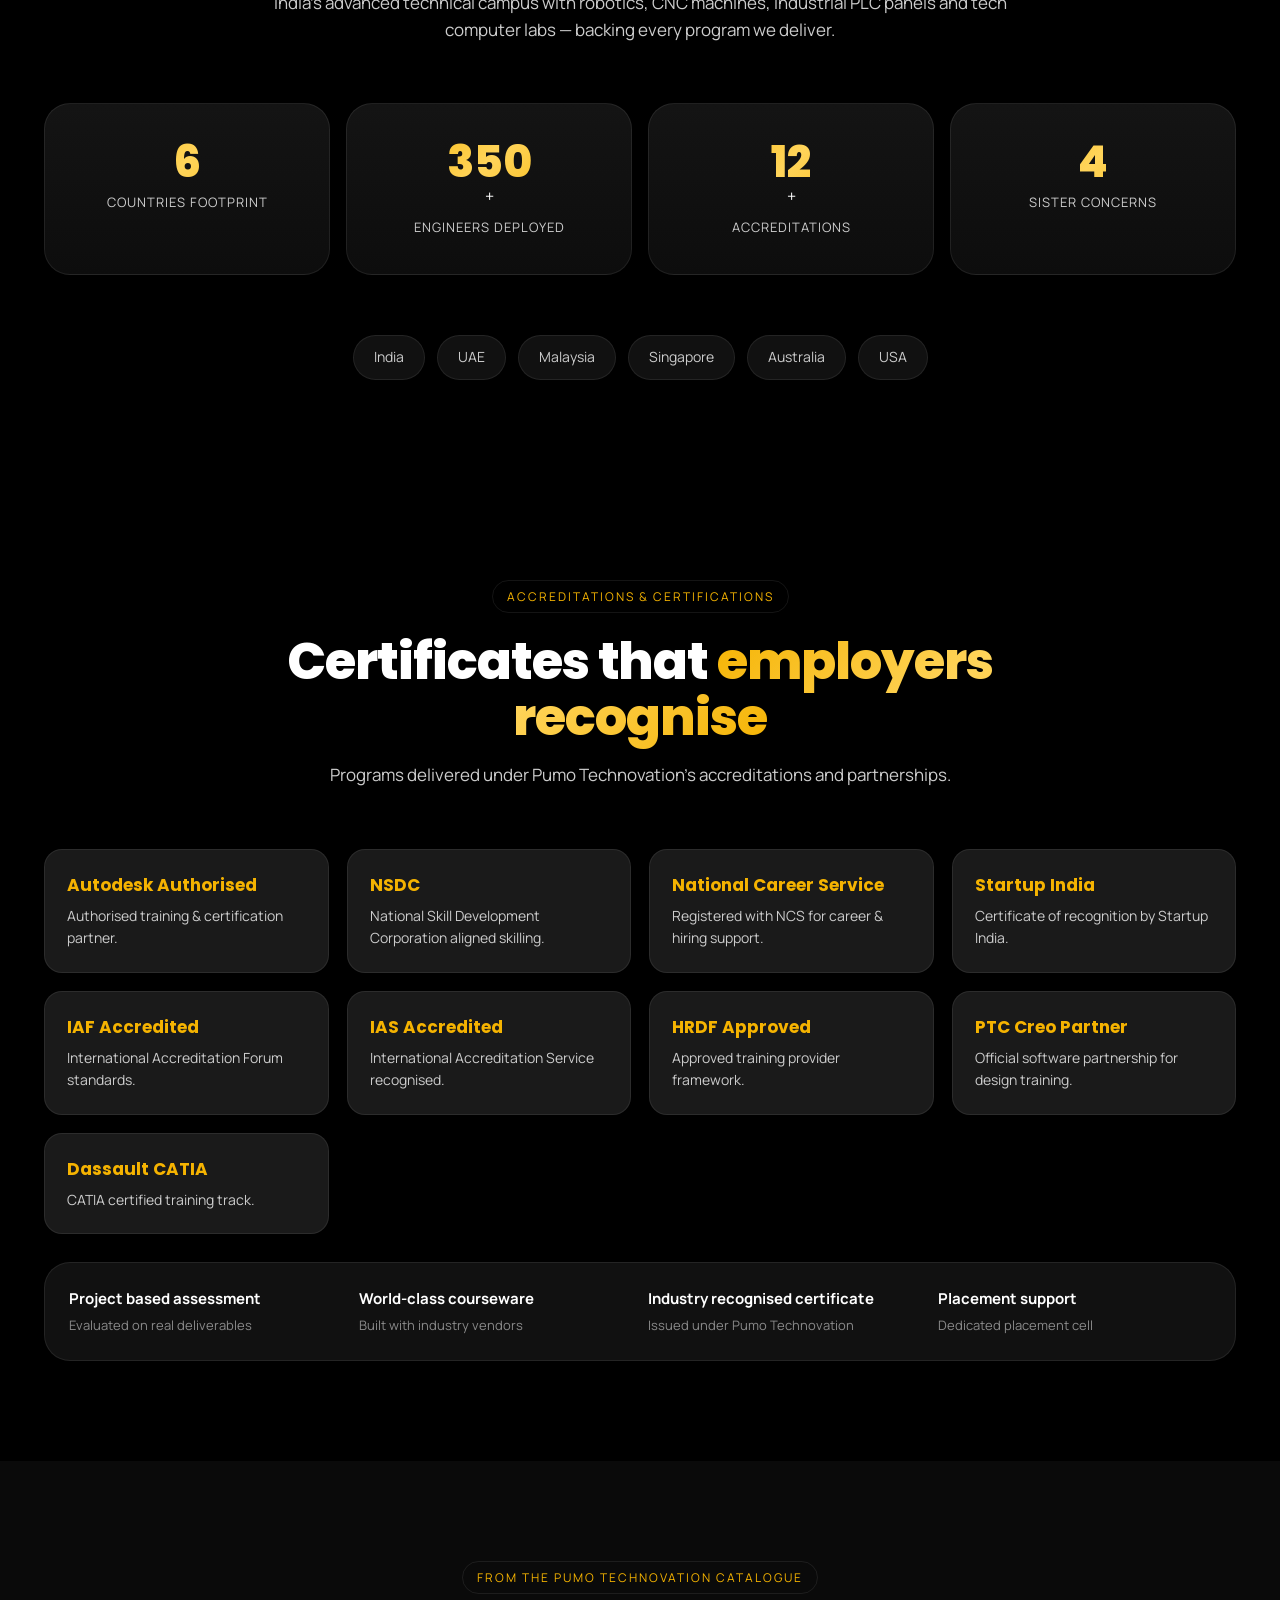
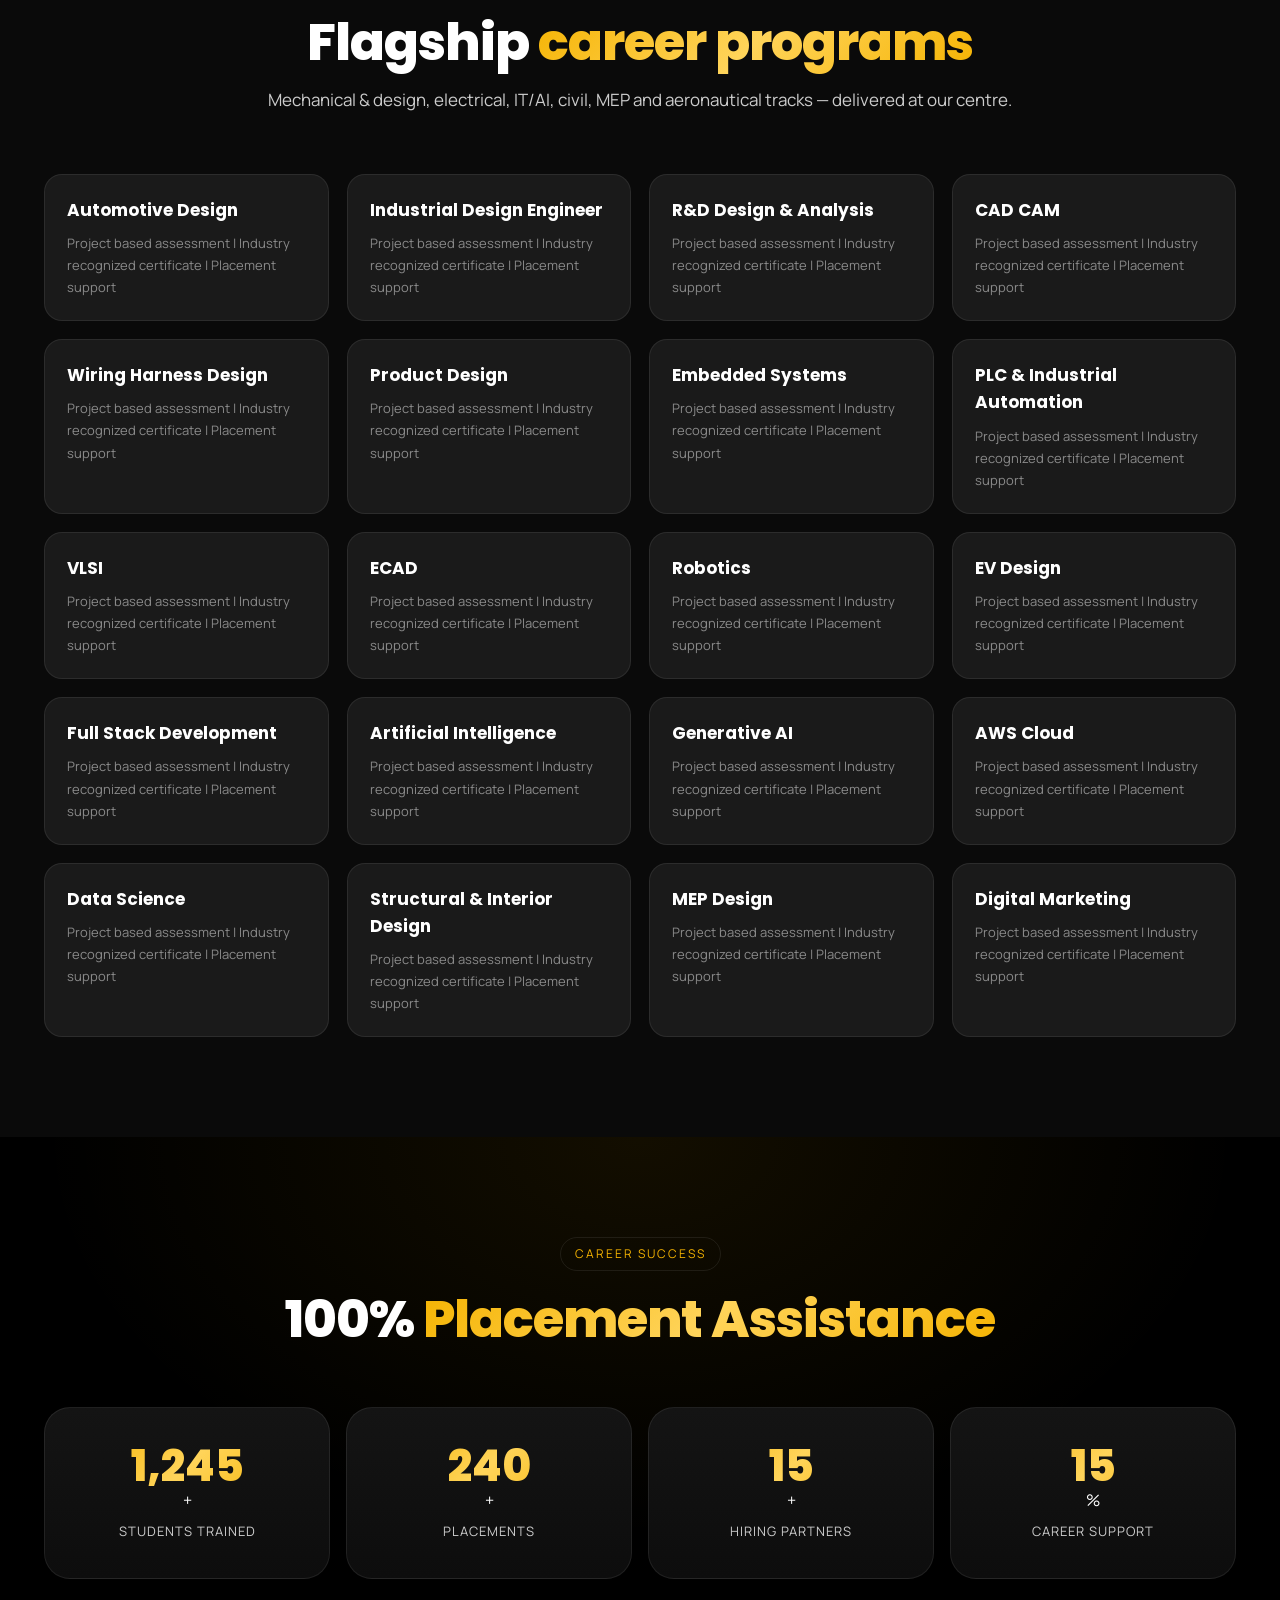
==== commit ab624da3: "Update index.html" ====
--- a/index.html
+++ b/index.html
@@ -532,48 +532,145 @@
 </footer>
 
 <!-- FLOATING BUTTONS -->
-<a href="https://wa.me/9916973287" class="fab wa" aria-label="WhatsApp" target="_blank" rel="noopener">✆</a>
-<a href="tel:9916973287" class="fab call" aria-label="Call">📞</a>
+<a href="https://wa.me/919071021021" class="fab wa" aria-label="WhatsApp" target="_blank" rel="noopener">✆</a>
+<a href="tel:9071021021" class="fab call" aria-label="Call">📞</a>
 <button id="toTop" class="fab top" aria-label="Back to top">↑</button>
 
 <!-- CURSOR -->
 <div id="cursor" aria-hidden="true"></div>
 <div id="cursor-dot" aria-hidden="true"></div>
 
+
+<!-- COURSE PAGE (roadmap + buy options) -->
+<div id="courseView" class="course-view" role="dialog" aria-modal="true" aria-label="Course details" hidden></div>
+
+<!-- CART DRAWER -->
+<div id="cartDrawer" class="cart-drawer" role="dialog" aria-modal="true" aria-label="Your cart" hidden>
+  <div class="cart-backdrop" data-close-cart></div>
+  <aside class="cart-panel">
+    <div class="cart-head"><h2>Your cart</h2><button data-close-cart aria-label="Close cart">✕</button></div>
+    <div id="cartBody" class="cart-body"></div>
+    <div id="cartFoot" class="cart-foot" hidden>
+      <div class="cart-line"><span>Course fees</span><span id="cartSub"></span></div>
+      <div class="cart-line"><span id="cartGstLabel">GST</span><span id="cartGst"></span></div>
+      <div class="cart-total"><span>Total</span><strong id="cartTotal"></strong></div>
+      <button class="btn btn-primary cart-checkout" data-checkout>Proceed to checkout</button>
+    </div>
+  </aside>
+</div>
+
+<!-- STUDENT LOGIN / REGISTER -->
+<div id="authModal" class="checkout" role="dialog" aria-modal="true" aria-label="Student login" hidden>
+  <div class="checkout-backdrop" data-close-auth></div>
+  <div class="checkout-box">
+    <button class="checkout-x" data-close-auth aria-label="Close">✕</button>
+    <h2 id="authTitle">Student login</h2>
+    <p id="authNote" class="co-note"></p>
+    <div class="auth-tabs" role="tablist">
+      <button type="button" role="tab" id="tabLogin" data-auth-tab="login" class="active">Login</button>
+      <button type="button" role="tab" id="tabRegister" data-auth-tab="register">Create account</button>
+    </div>
+    <form id="loginForm" novalidate>
+      <label>Email<input id="lgEmail" type="email" autocomplete="email" required></label>
+      <label>Password<input id="lgPass" type="password" autocomplete="current-password" required></label>
+      <p class="co-error" id="lgError" role="alert"></p>
+      <button type="submit" class="btn btn-primary co-pay" id="lgBtn">Login</button>
+      <button type="button" class="link-btn" data-auth-tab="register">New student? Create an account</button>
+      <button type="button" class="link-btn" id="forgotBtn" hidden>Forgot password?</button>
+    </form>
+    <form id="registerForm" novalidate hidden>
+      <label>Full name<input id="rsName" type="text" autocomplete="name" required></label>
+      <label>Mobile number<input id="rsPhone" type="tel" inputmode="numeric" autocomplete="tel" placeholder="10-digit number" required></label>
+      <label>Email address<input id="rsEmail" type="email" autocomplete="email" required></label>
+      <label>Password<input id="rsPass" type="password" autocomplete="new-password" placeholder="At least 8 characters" required></label>
+      <label>Confirm password<input id="rsPass2" type="password" autocomplete="new-password" required></label>
+      <p class="co-error" id="rsError" role="alert"></p>
+      <button type="submit" class="btn btn-primary co-pay" id="rsBtn">Create account &amp; continue</button>
+      <button type="button" class="link-btn" data-auth-tab="login">Already registered? Log in</button>
+    </form>
+    <p class="co-note" id="authMode"></p>
+  </div>
+</div>
+
+<!-- MY ACCOUNT -->
+<div id="accountModal" class="checkout" role="dialog" aria-modal="true" aria-label="My account" hidden>
+  <div class="checkout-backdrop" data-close-account></div>
+  <div class="checkout-box checkout-wide">
+    <button class="checkout-x" data-close-account aria-label="Close">✕</button>
+    <h2>My account</h2>
+    <div id="acctInfo" class="acct-info"></div>
+    <h3 class="co-h">My orders &amp; invoices</h3>
+    <div id="acctOrders" class="acct-orders"></div>
+    <button type="button" class="btn btn-ghost co-pay" id="logoutBtn">Log out</button>
+  </div>
+</div>
+
+<!-- CHECKOUT: registration form + payment method -->
+<div id="checkoutModal" class="checkout" role="dialog" aria-modal="true" aria-label="Checkout" hidden>
+  <div class="checkout-backdrop" data-close-checkout></div>
+  <div class="checkout-box checkout-wide">
+    <button class="checkout-x" data-close-checkout aria-label="Close checkout">✕</button>
+    <form id="coForm" novalidate>
+      <h2>Checkout</h2>
+      <p class="co-note" id="coUser"></p>
+      <ul id="coItems" class="co-items"></ul>
+      <div class="co-total"><span id="coTotalLabel">Pay now</span><strong id="coTotal"></strong></div>
+
+      <h3 class="co-h">Student registration form</h3>
+      <div class="co-grid">
+        <label>Full name<input id="rgName" type="text" autocomplete="name" required></label>
+        <label>Email<input id="rgEmail" type="email" readonly></label>
+        <label>Mobile number<input id="rgPhone" type="tel" inputmode="numeric" autocomplete="tel" placeholder="10-digit number" required></label>
+        <label>Date of birth<input id="rgDob" type="date" required></label>
+        <label>Gender
+          <select id="rgGender" required><option value="">Select</option><option>Male</option><option>Female</option><option>Other</option></select></label>
+        <label>Highest qualification
+          <select id="rgQual" required><option value="">Select</option><option>10th / SSLC</option><option>12th / PUC</option><option>Diploma</option><option>Bachelor's degree (B.E / B.Tech / B.Sc / B.Com etc.)</option><option>Master's degree</option><option>Other</option></select></label>
+        <label class="span2">Address<input id="rgAddress" type="text" autocomplete="street-address" required></label>
+        <label>City<input id="rgCity" type="text" autocomplete="address-level2" required></label>
+        <label>State
+          <select id="rgState" autocomplete="address-level1" required><option value="">Select</option><option>Andhra Pradesh</option><option>Arunachal Pradesh</option><option>Assam</option><option>Bihar</option><option>Chhattisgarh</option><option>Goa</option><option>Gujarat</option><option>Haryana</option><option>Himachal Pradesh</option><option>Jharkhand</option><option>Karnataka</option><option>Kerala</option><option>Madhya Pradesh</option><option>Maharashtra</option><option>Manipur</option><option>Meghalaya</option><option>Mizoram</option><option>Nagaland</option><option>Odisha</option><option>Punjab</option><option>Rajasthan</option><option>Sikkim</option><option>Tamil Nadu</option><option>Telangana</option><option>Tripura</option><option>Uttar Pradesh</option><option>Uttarakhand</option><option>West Bengal</option><option>Andaman and Nicobar Islands</option><option>Chandigarh</option><option>Dadra and Nagar Haveli and Daman and Diu</option><option>Delhi</option><option>Jammu and Kashmir</option><option>Ladakh</option><option>Lakshadweep</option><option>Puducherry</option></select></label>
+        <label>Pincode<input id="rgPin" type="text" inputmode="numeric" maxlength="6" autocomplete="postal-code" required></label>
+        <label>Preferred mode
+          <select id="rgMode" required><option>Classroom</option><option>Online-live</option></select></label>
+      </div>
+      <label class="co-check"><input type="checkbox" id="rgAgree"> I confirm that the details above are correct.</label>
+
+      <fieldset class="pm">
+        <legend>Payment method</legend>
+        <label class="pm-opt"><input type="radio" name="paymethod" value="upi" checked><span><b>UPI</b><small>Google Pay, PhonePe, Paytm, BHIM or any UPI app</small></span></label>
+        <label class="pm-opt"><input type="radio" name="paymethod" value="credit"><span><b>Credit card</b><small>Visa, Mastercard, RuPay, Amex</small></span></label>
+        <label class="pm-opt"><input type="radio" name="paymethod" value="debit"><span><b>Debit card</b><small>Visa, Mastercard, RuPay</small></span></label>
+      </fieldset>
+
+      <p id="coError" class="co-error" role="alert"></p>
+      <button id="coPay" type="submit" class="btn btn-primary co-pay">Pay</button>
+      <p class="co-note" id="coMode"></p>
+    </form>
+    <div id="coDone" class="co-done" hidden></div>
+  </div>
+</div>
+
+<!-- INVOICE -->
+<div id="invoiceModal" class="checkout checkout-top" role="dialog" aria-modal="true" aria-label="Invoice" hidden>
+  <div class="checkout-backdrop" data-close-invoice></div>
+  <div class="checkout-box invoice-box">
+    <button class="checkout-x" data-close-invoice aria-label="Close invoice">✕</button>
+    <div id="invBanner" class="inv-banner" hidden></div>
+    <iframe id="invFrame" class="inv-frame" title="Invoice"></iframe>
+    <div class="inv-actions">
+      <button type="button" class="btn btn-primary" id="invPrint">Download / Print invoice</button>
+      <button type="button" class="btn btn-ghost" data-close-invoice>Close</button>
+    </div>
+    <p class="co-note">In the print window choose “Save as PDF” to download the bill.</p>
+  </div>
+</div>
+
+<div id="toast" class="toast" role="status" aria-live="polite"></div>
+
+<script src="courses.js" defer></script>
 <script src="script.js" defer></script>
-
-<!-- CAREERS APPLICATION FORM -->
-<div class="application-modal" id="applicationModal" hidden>
-  <div class="application-backdrop" data-close-application></div>
-  <section class="application-dialog" role="dialog" aria-modal="true" aria-labelledby="applicationTitle">
-    <button class="application-close" type="button" aria-label="Close application form" data-close-application>&times;</button>
-    <span class="career-eyebrow"><span class="dot"></span> CAREERS AT SSSEDUTECH</span>
-    <h2 id="applicationTitle">Job <span class="grad">Application</span></h2>
-    <p class="application-intro">Fill in your details and attach your resume as a PDF. Your application will be sent to our recruitment email.</p>
-    
-    
-    <form id="jobApplicationForm" enctype="multipart/form-data" novalidate action = "https://formsubmit.co/sssedutectsolutions@gmail.com" method = "POST">
-      <div class="application-fields">
-        <label>Full name *<input type="text" name="full_name" autocomplete="name" maxlength="120" required></label>
-        <label>Email address *<input type="email" name="email" autocomplete="email" maxlength="254" required></label>
-        <label>Mobile number *<input type="tel" name="phone" autocomplete="tel" minlength="10" maxlength="20" pattern="[+0-9() -]{10,20}" required></label>
-        <label>Job role *<select name="job_role" id="applicationRole" required>
-          <option value="">Choose a role</option>
-          <option>Python Trainer</option><option>Data Science Trainer</option><option>Medical Billing</option><option>Student Counsellor</option><option>General Application</option>
-        </select></label>
-        <label>Highest qualification *<input type="text" name="qualification" maxlength="120" required placeholder="e.g. B.E., B.Com, M.Sc."></label>
-        <label>Years of experience *<select name="experience" required><option value="">Select experience</option><option>Fresher</option><option>Less than 1 year</option><option>1–2 years</option><option>3–5 years</option><option>6+ years</option></select></label>
-        <label class="application-full">Resume (PDF only, max 5 MB) *<input type="file" name="resume" accept="application/pdf,.pdf" required><small>Upload a readable PDF file up to 5 MB.</small></label>
-        <label class="application-full">Cover letter / message<textarea name="message" rows="4" maxlength="3000" placeholder="Tell us briefly why you are a good fit (optional)"></textarea></label>
-        <label class="application-honeypot" aria-hidden="true">Leave this field empty<input name="website" tabindex="-1" autocomplete="off"></label>
-      </div>
-      <p class="application-privacy">By submitting, you agree that SSSEDUTECH SOLUTIONS may use these details to review your job application.</p>
-      <div id="applicationStatus" class="application-status" role="status" aria-live="polite"></div>
-      <button class="btn btn-primary application-submit" type="submit"><span>Submit Application</span><span aria-hidden="true">→</span></button>
-    </form>
-  </section>
-</div>
-
+<script src="account.js" defer></script>
 </body>
 </html>
 
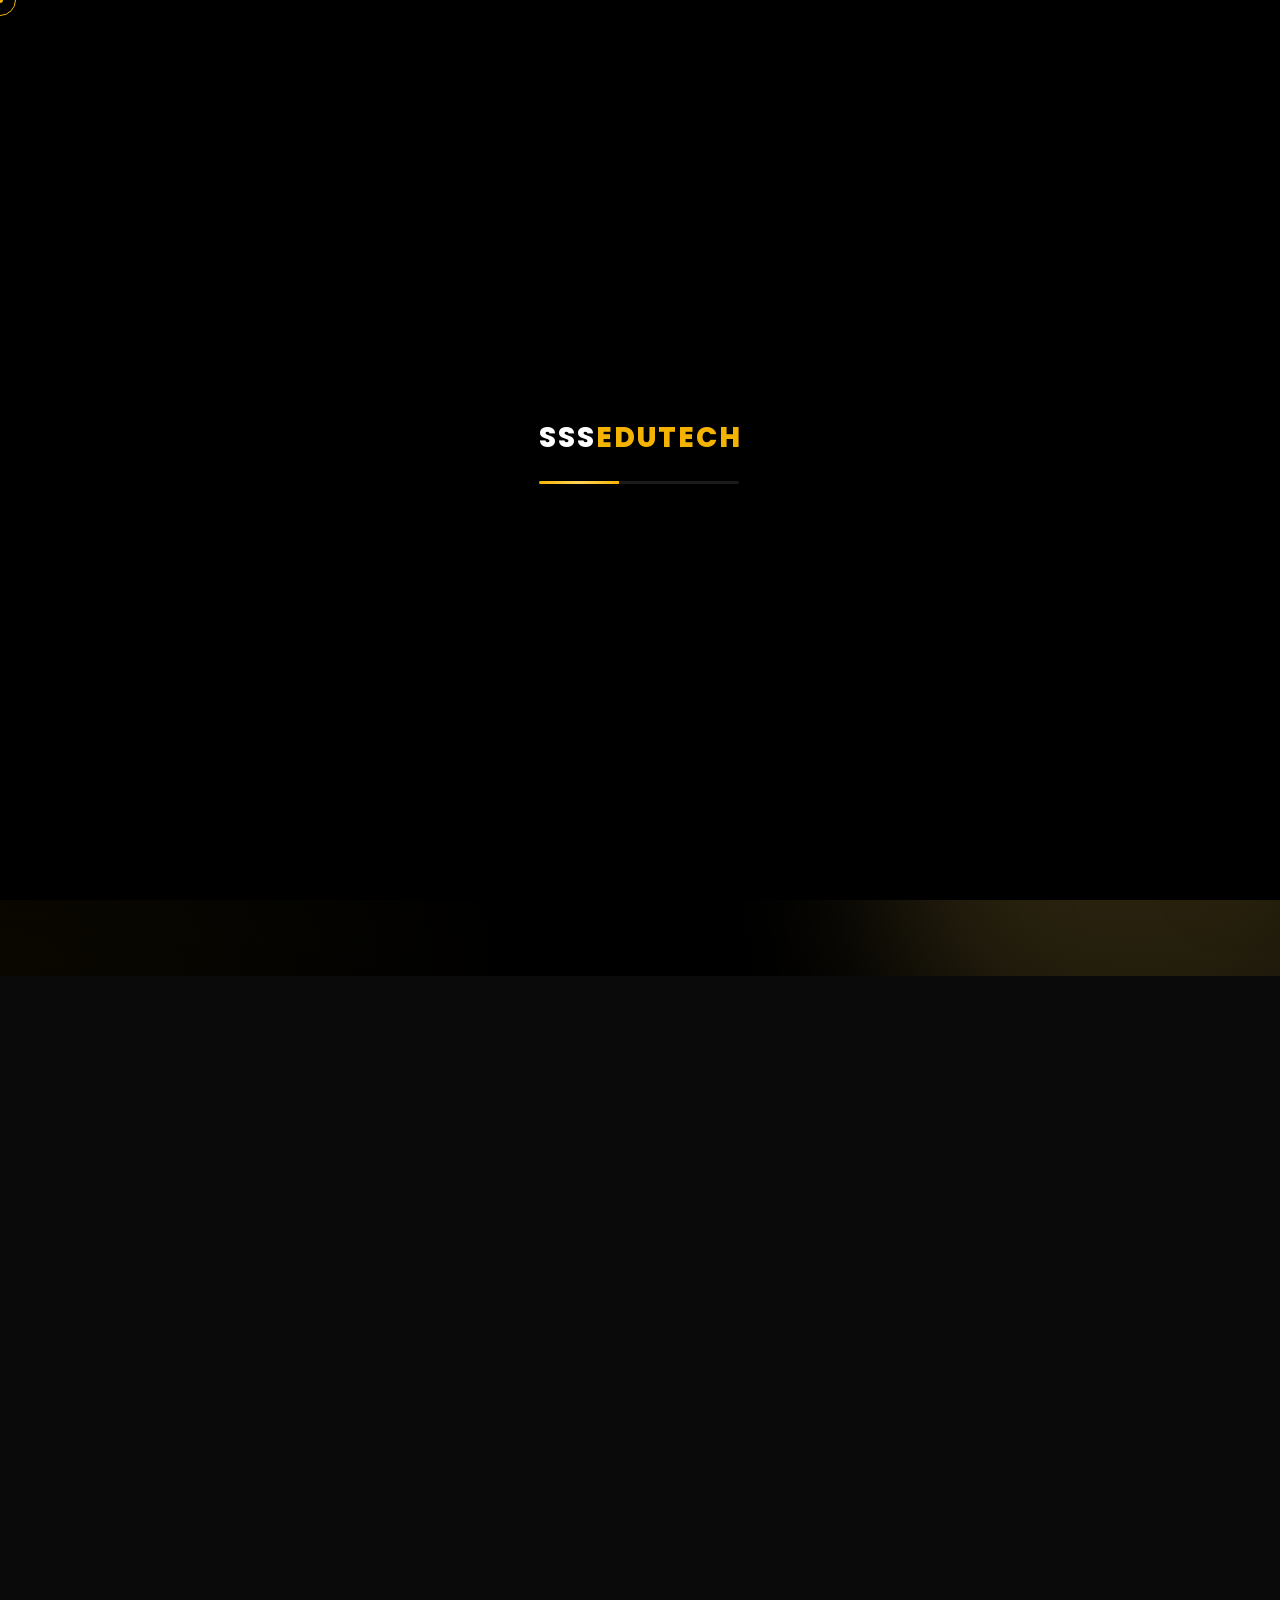
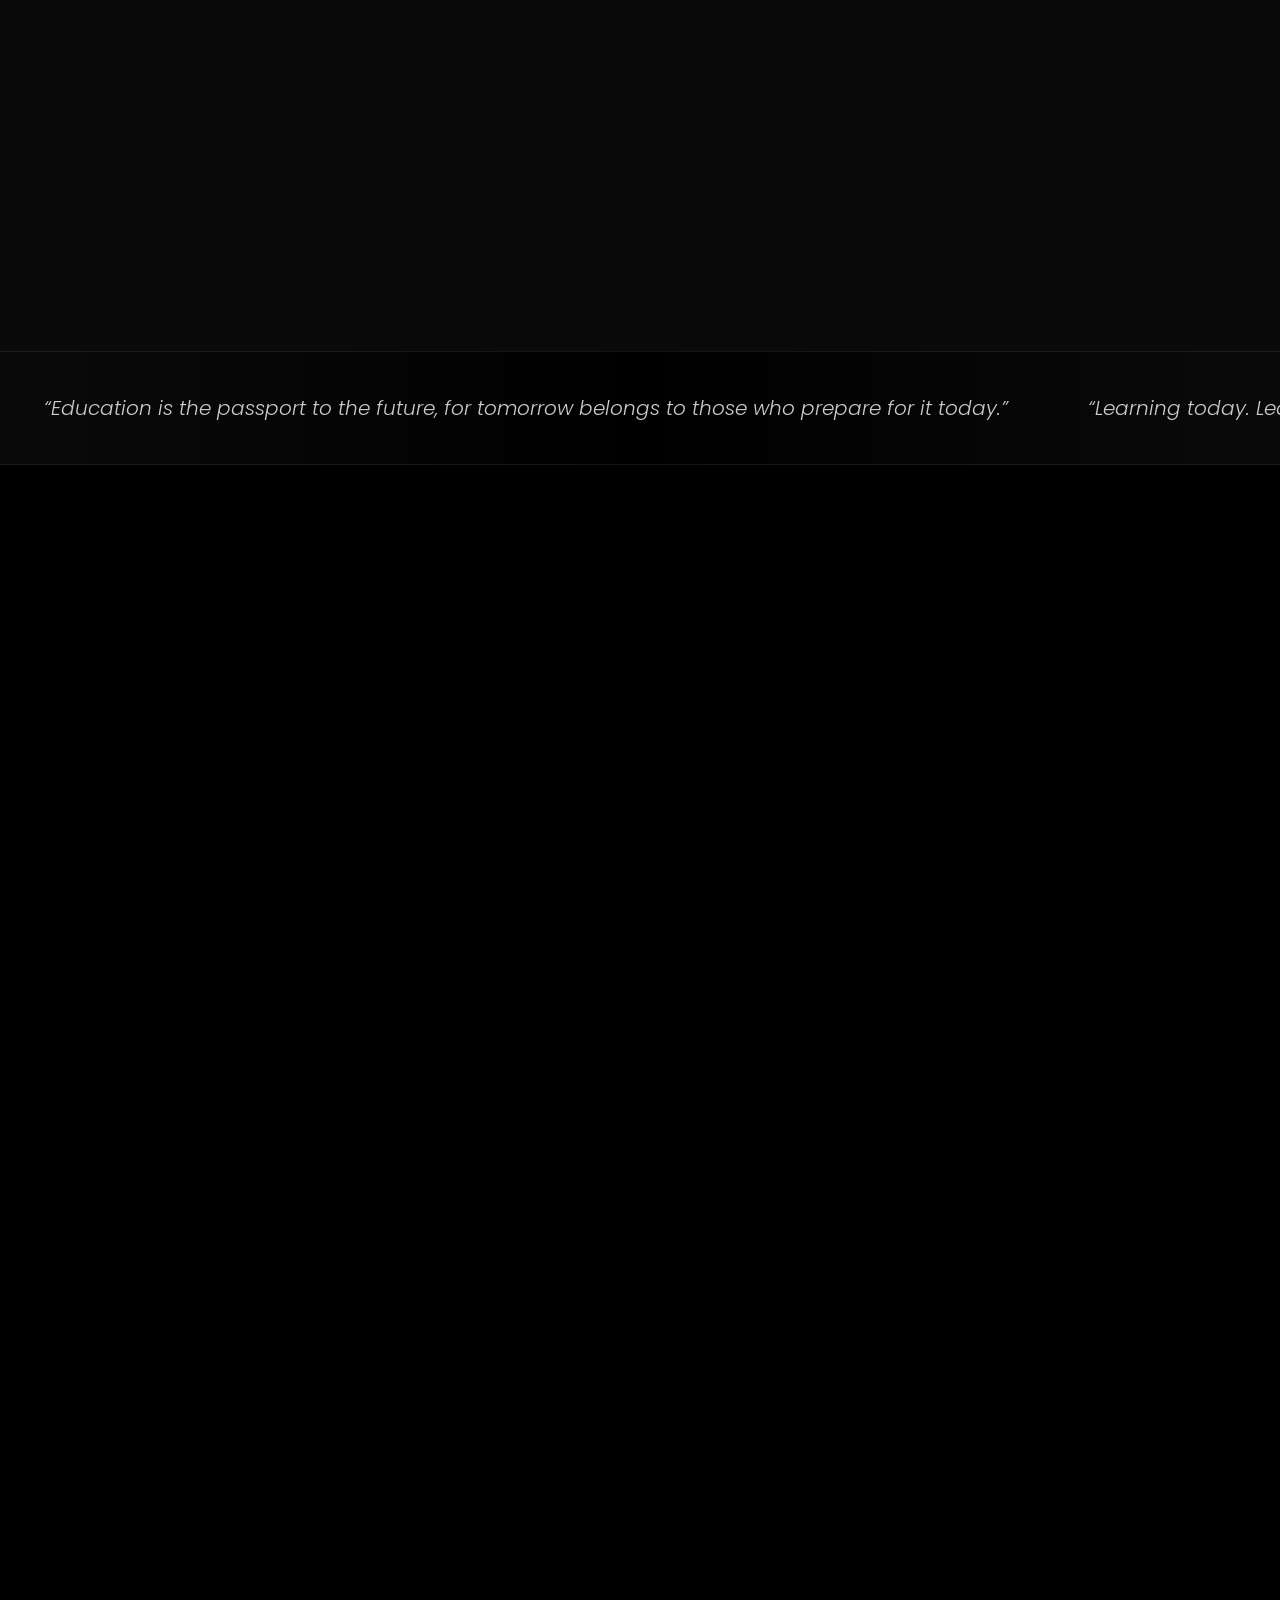
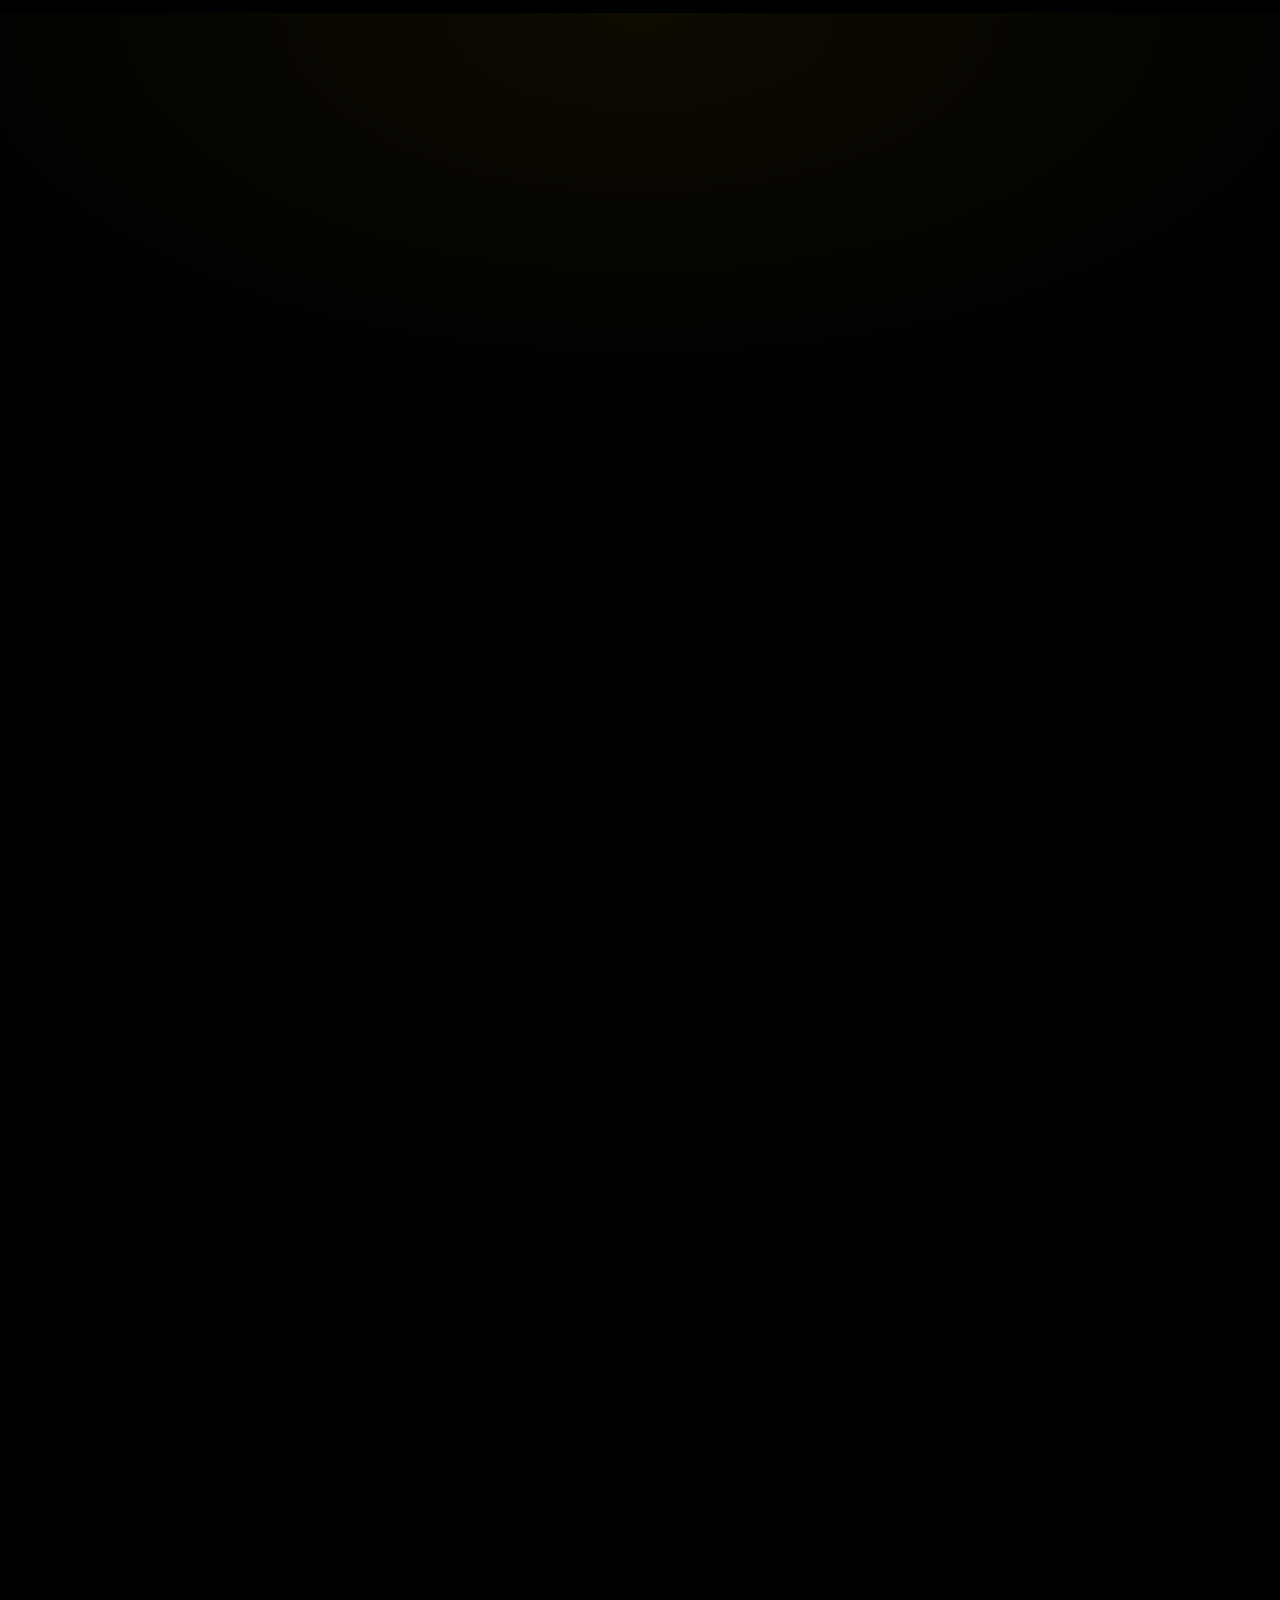
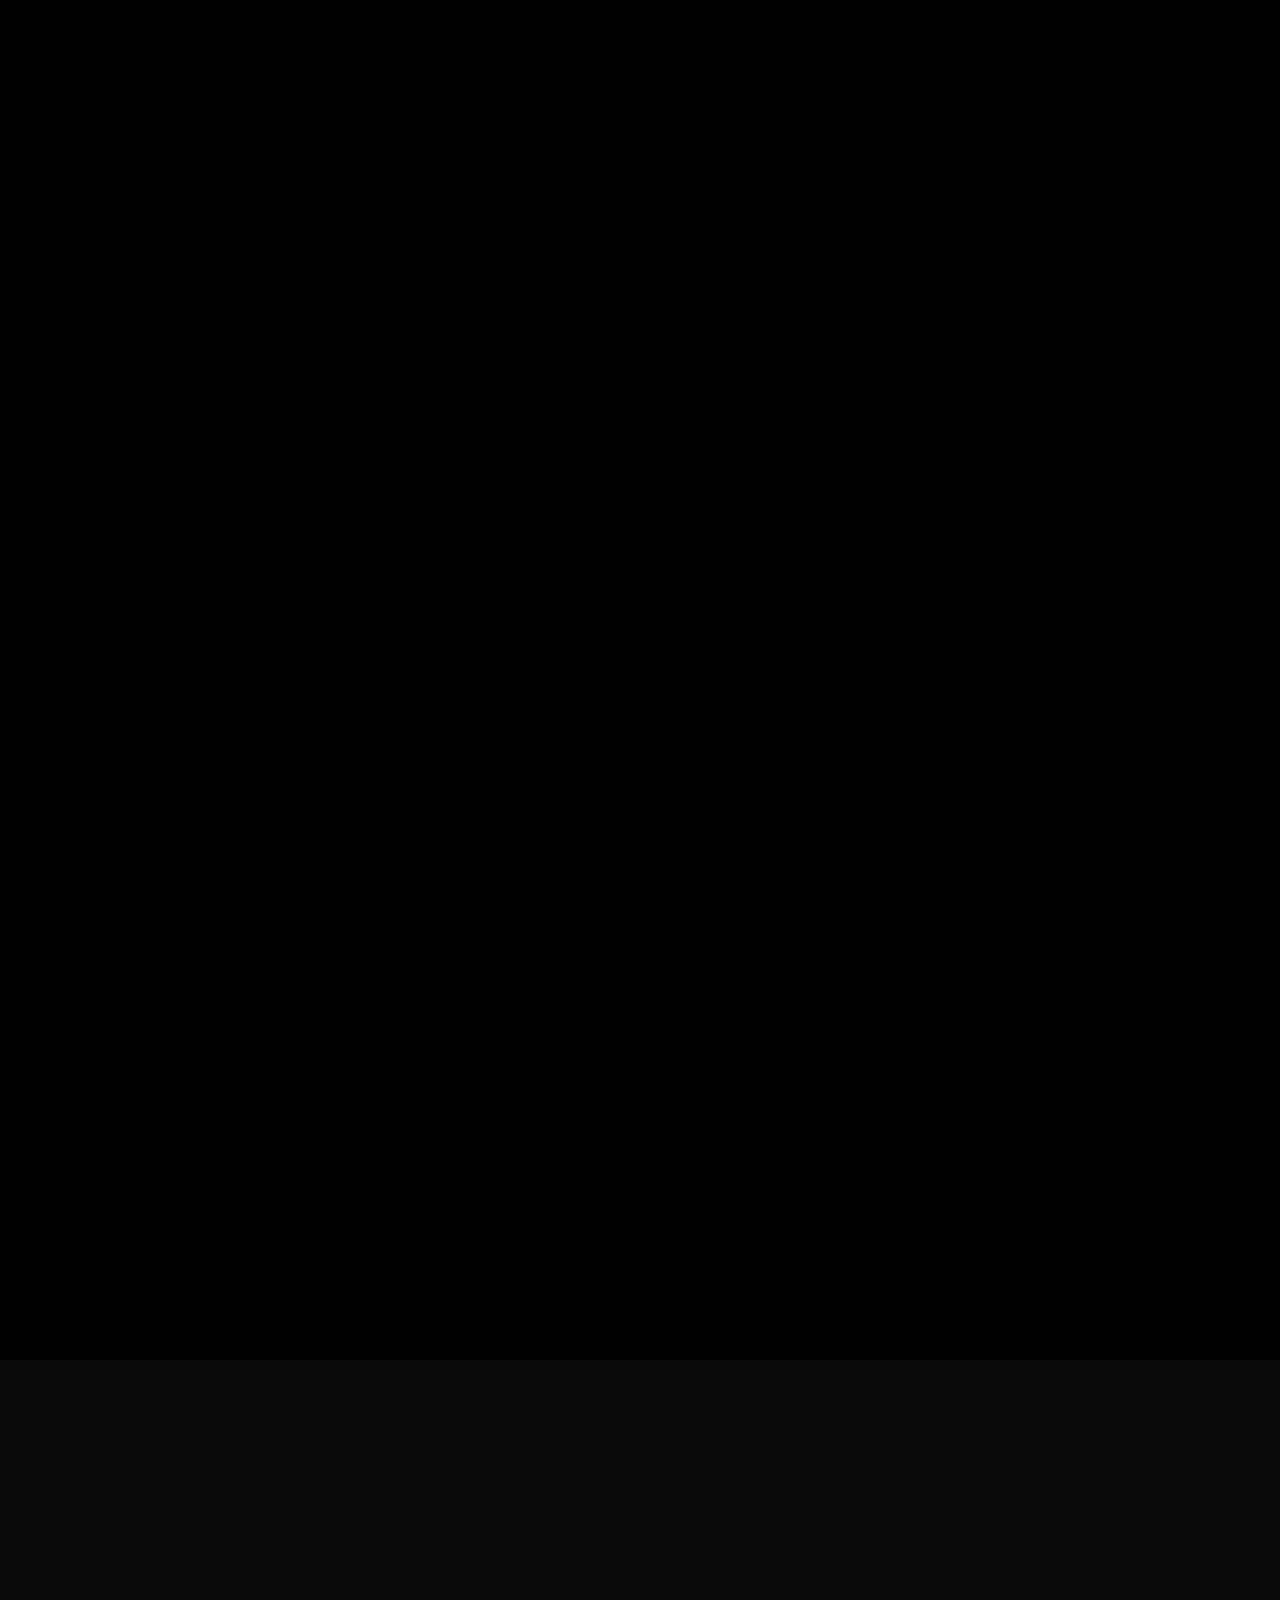
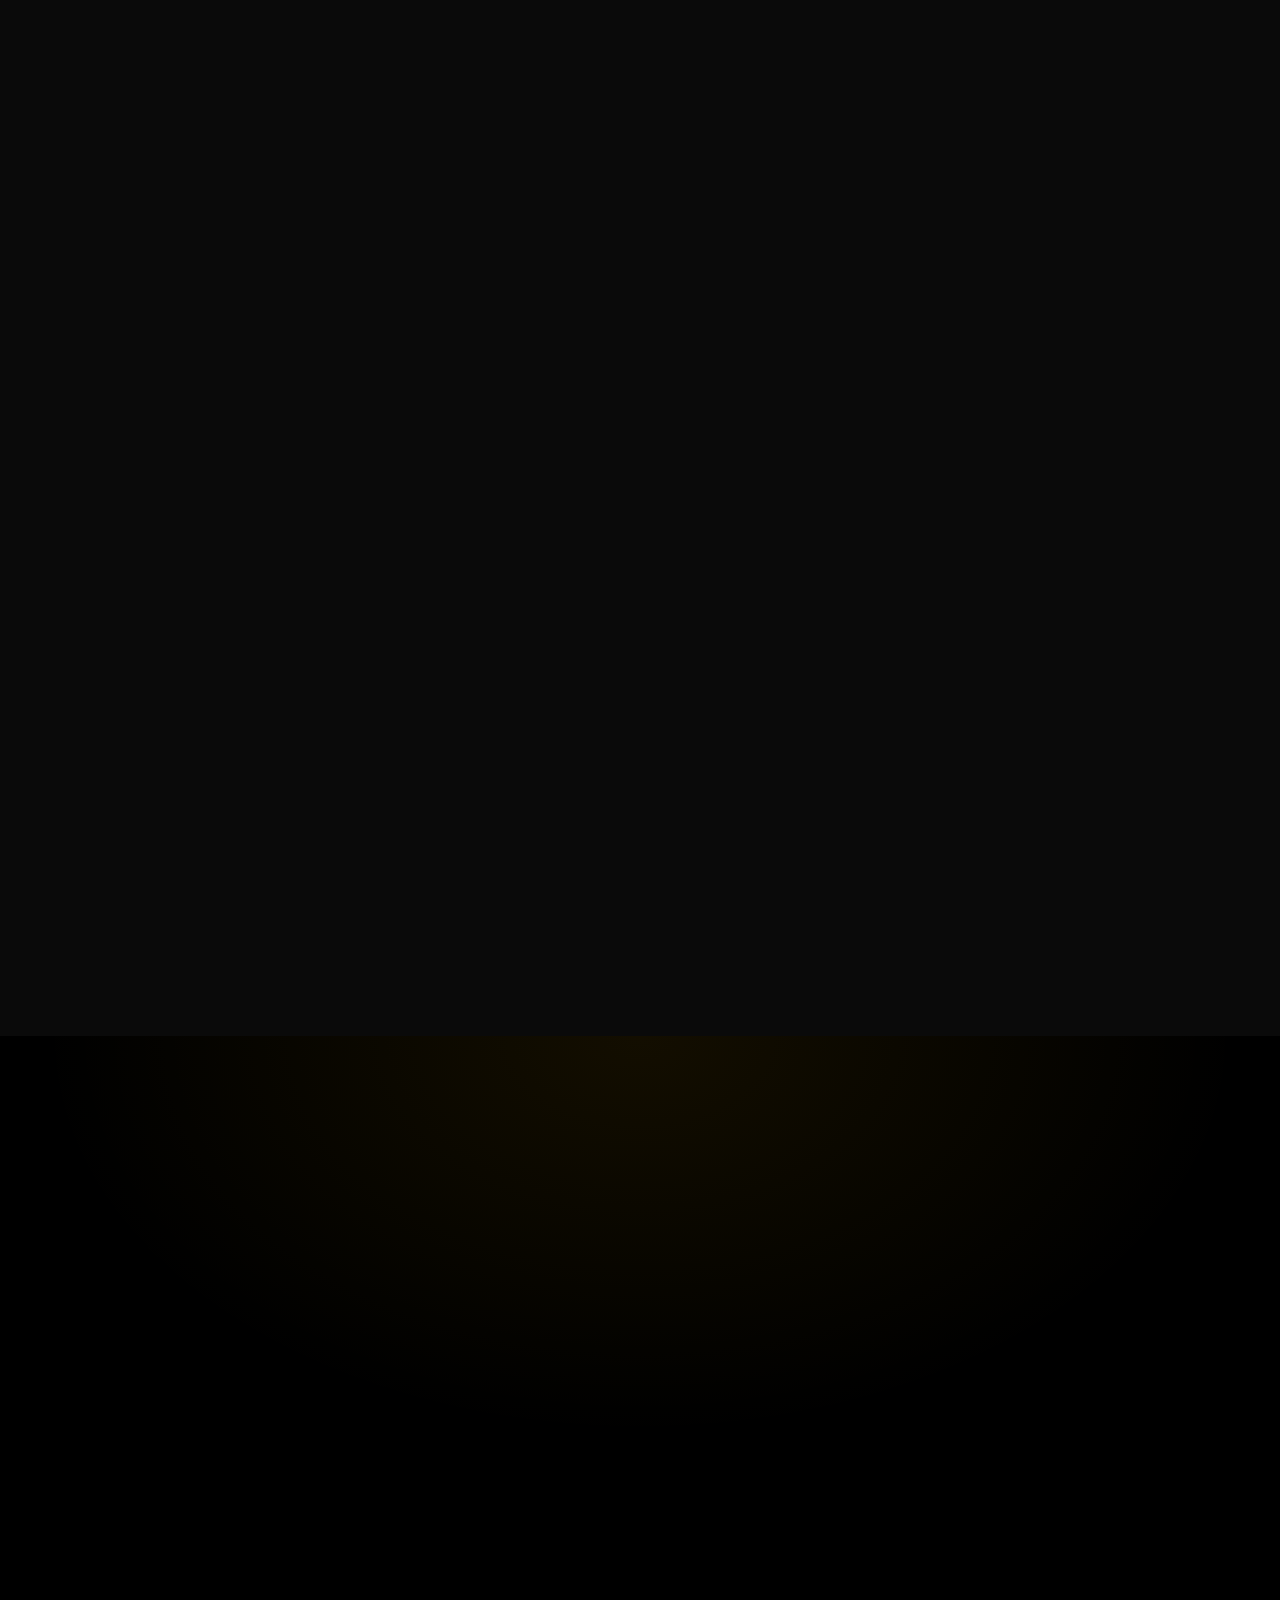
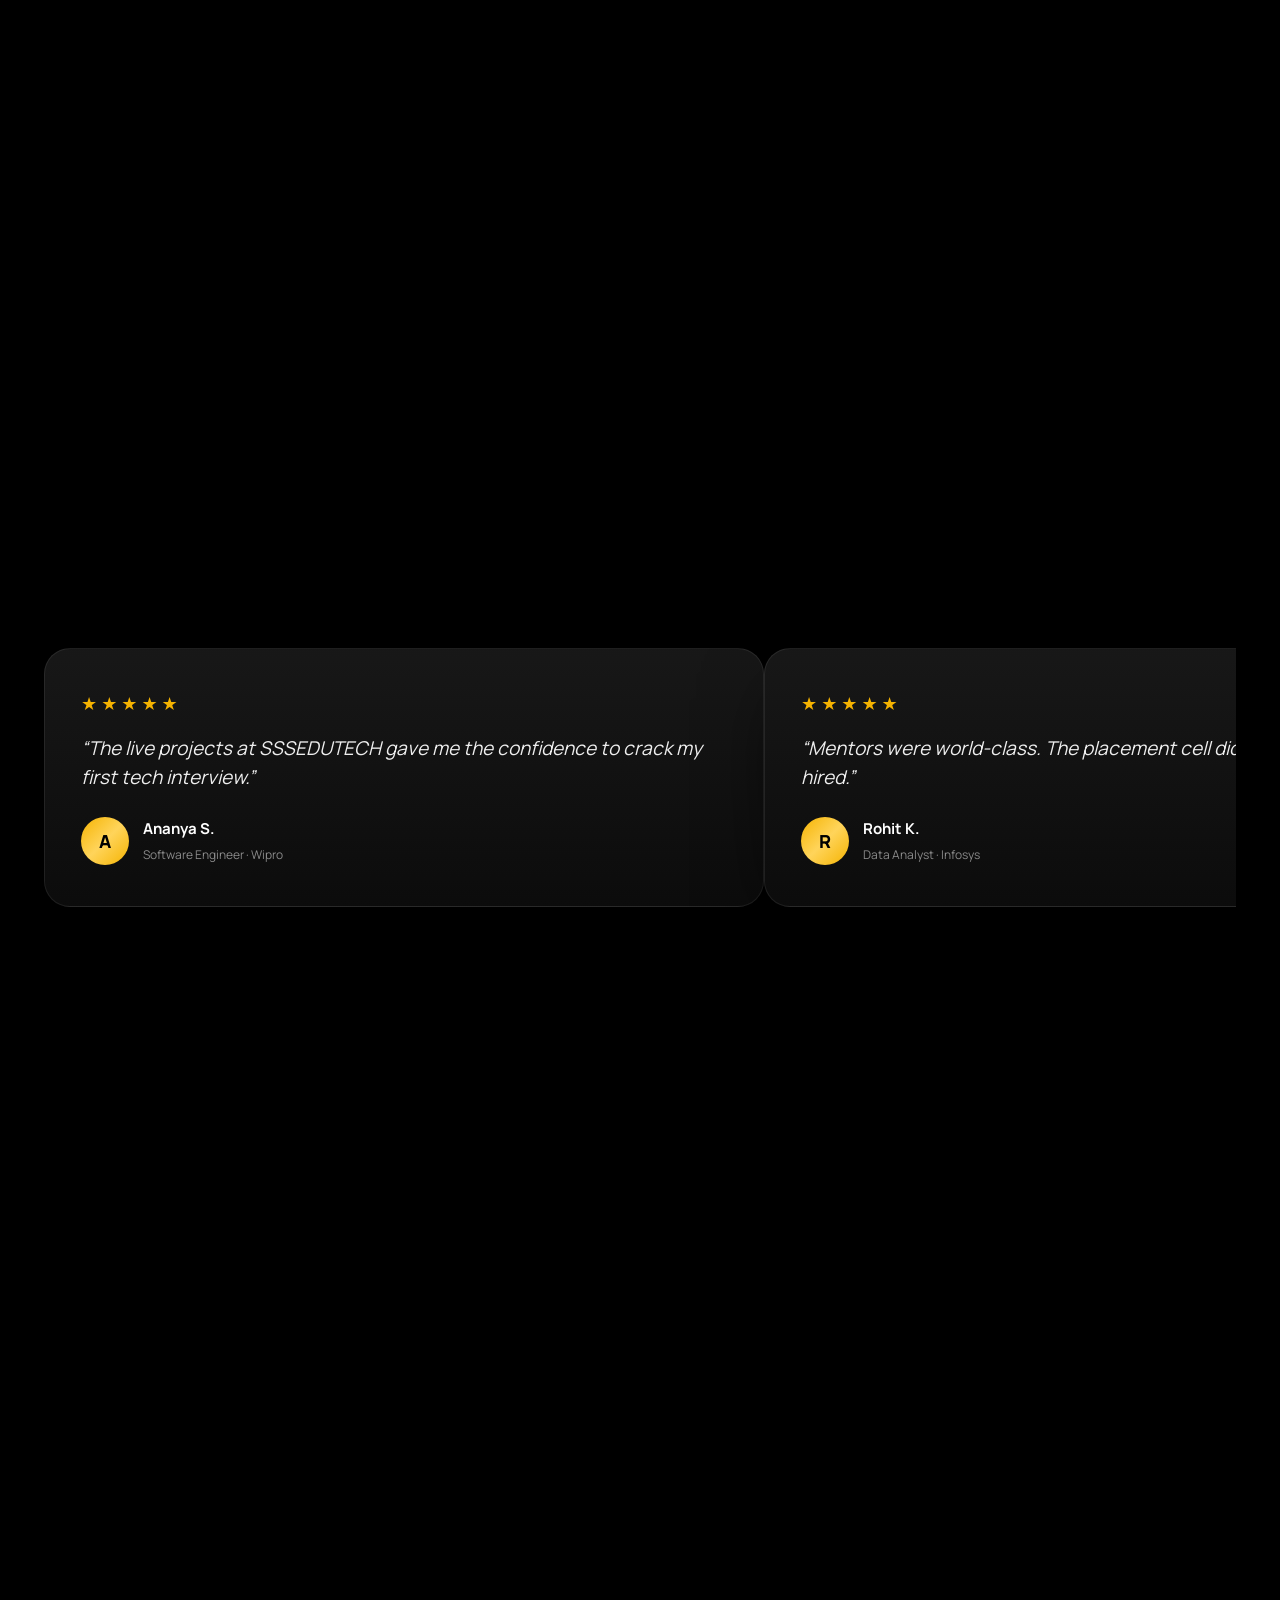
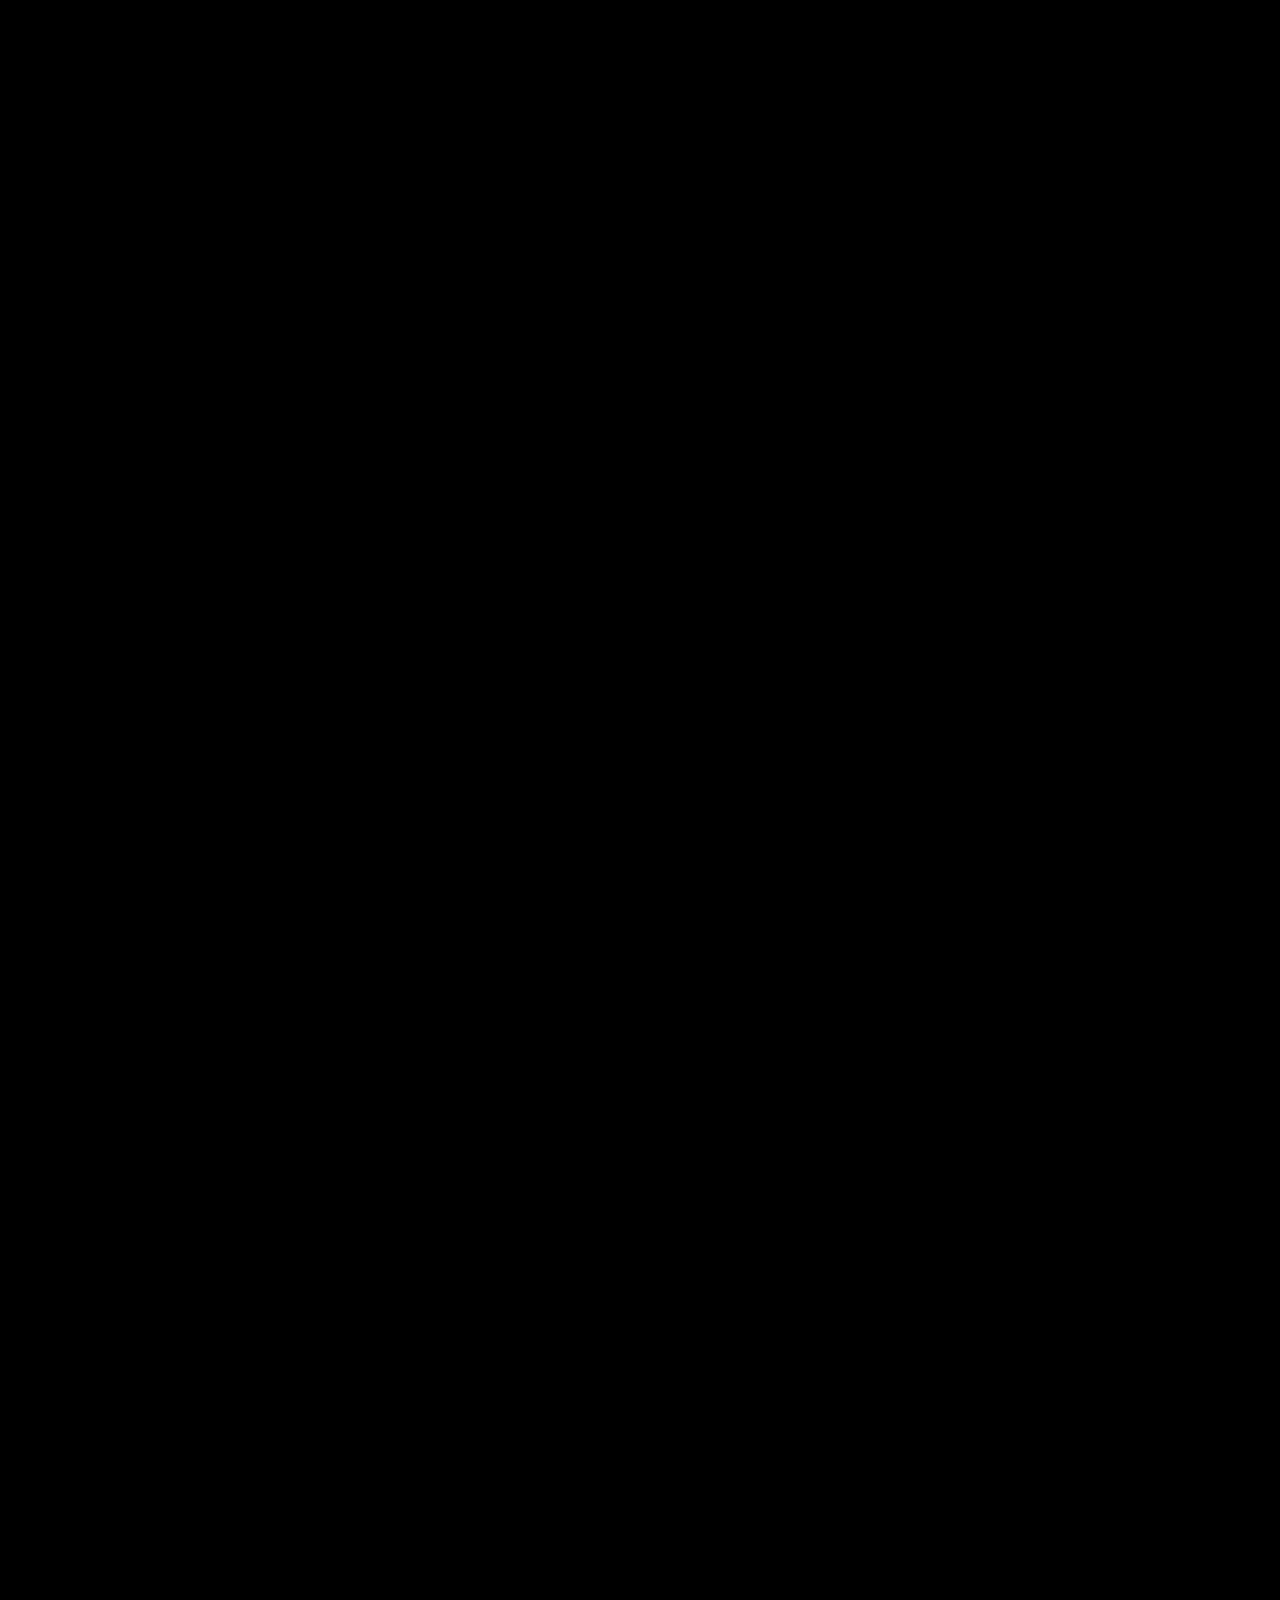
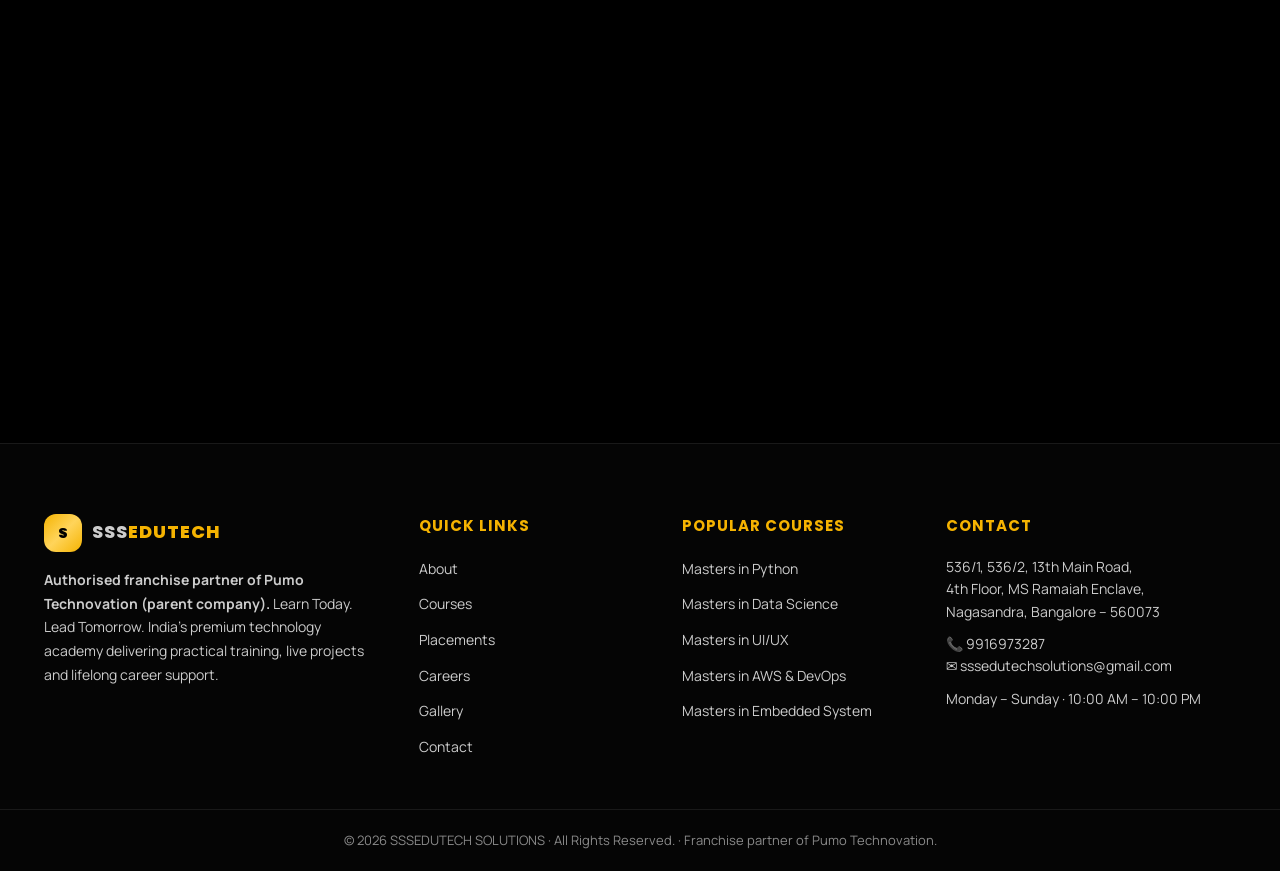
==== commit a713b231: "Update index.html" ====
--- a/index.html
+++ b/index.html
@@ -2,7 +2,7 @@
 <html lang="en">
 <head>
 <meta charset="utf-8">
-<meta name="viewport" content="width=device-width, initial-scale=1">
+<meta name="viewport" content="width=device-width,initial-scale=1">
 <title>SSSEDUTECH SOLUTIONS —  Bangalore</title>
 <meta name="description" content="SSSEDUTECH SOLUTIONS is an AI Integrated Training Academy, offering industry-recognised certifications, live projects and 100% placement assistance in Bangalore.">
 <meta property="og:title" content="SSSEDUTECH SOLUTIONS —  Bangalore">
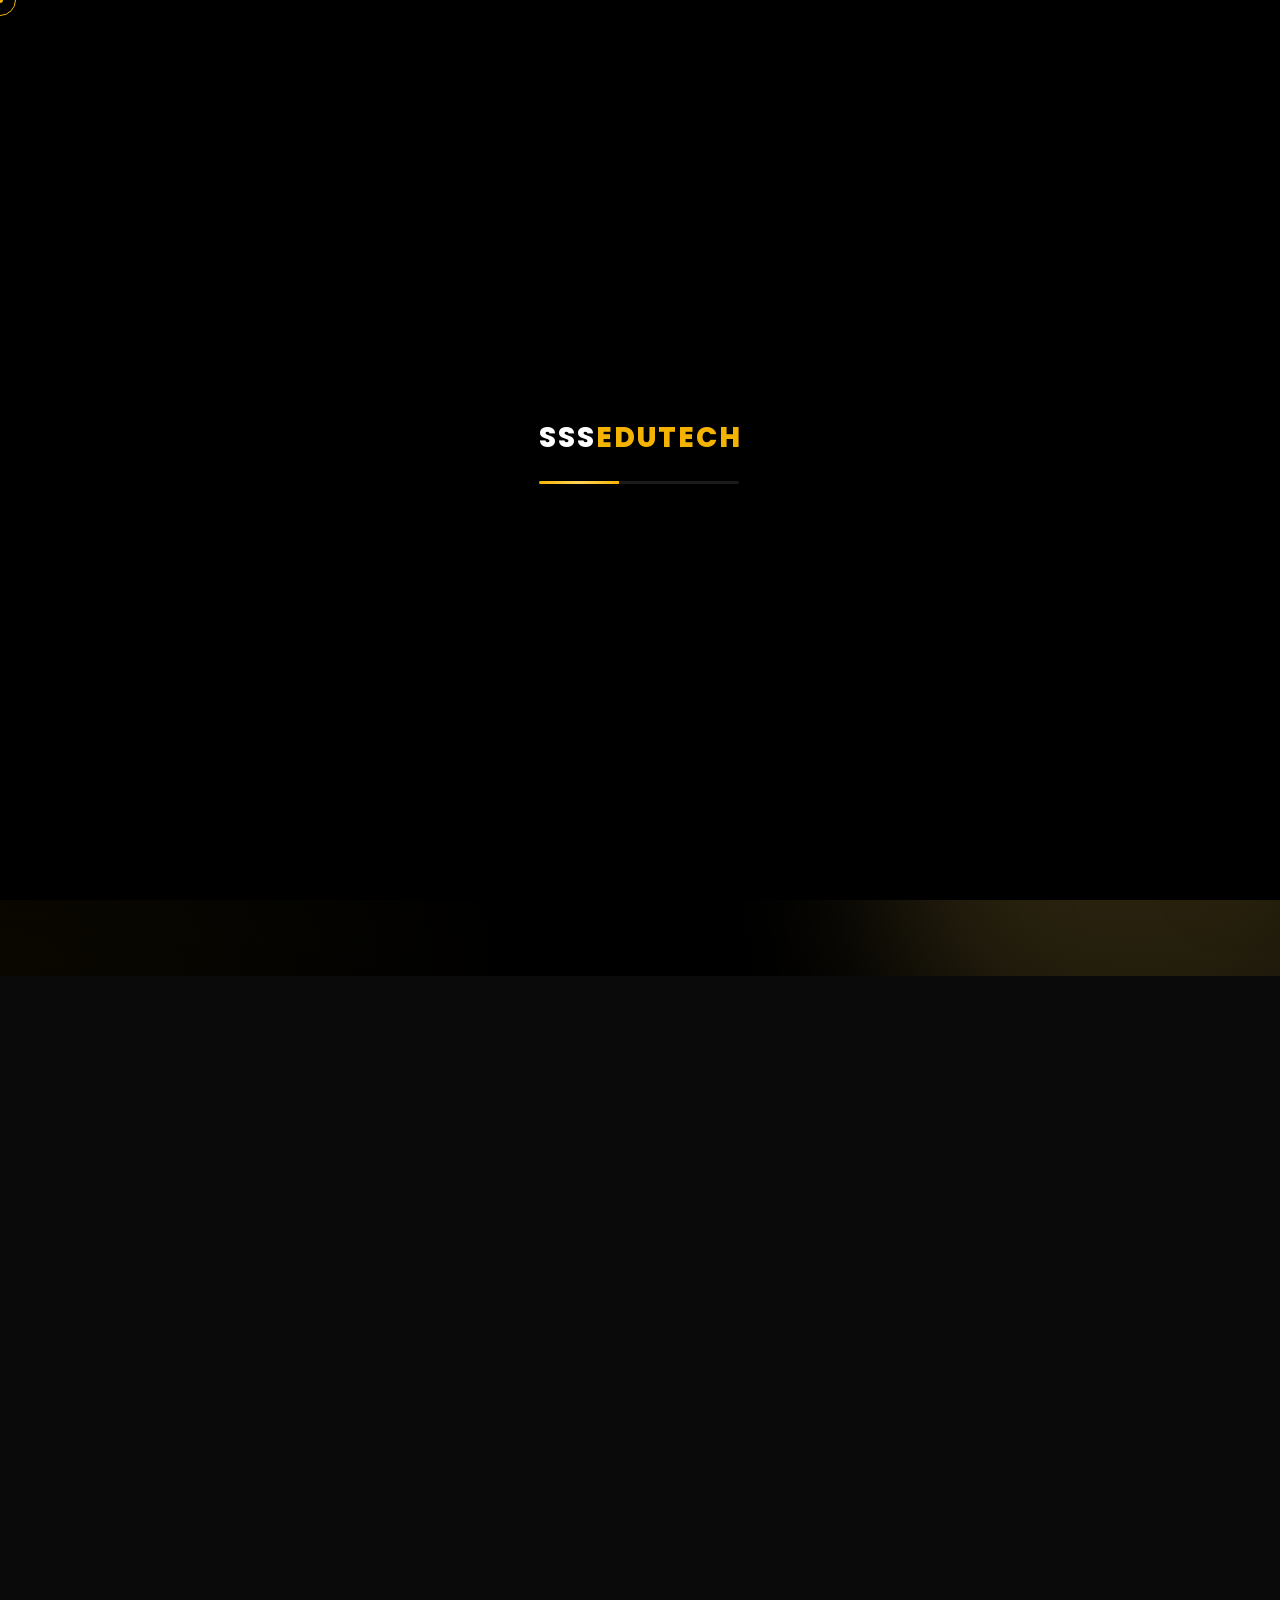
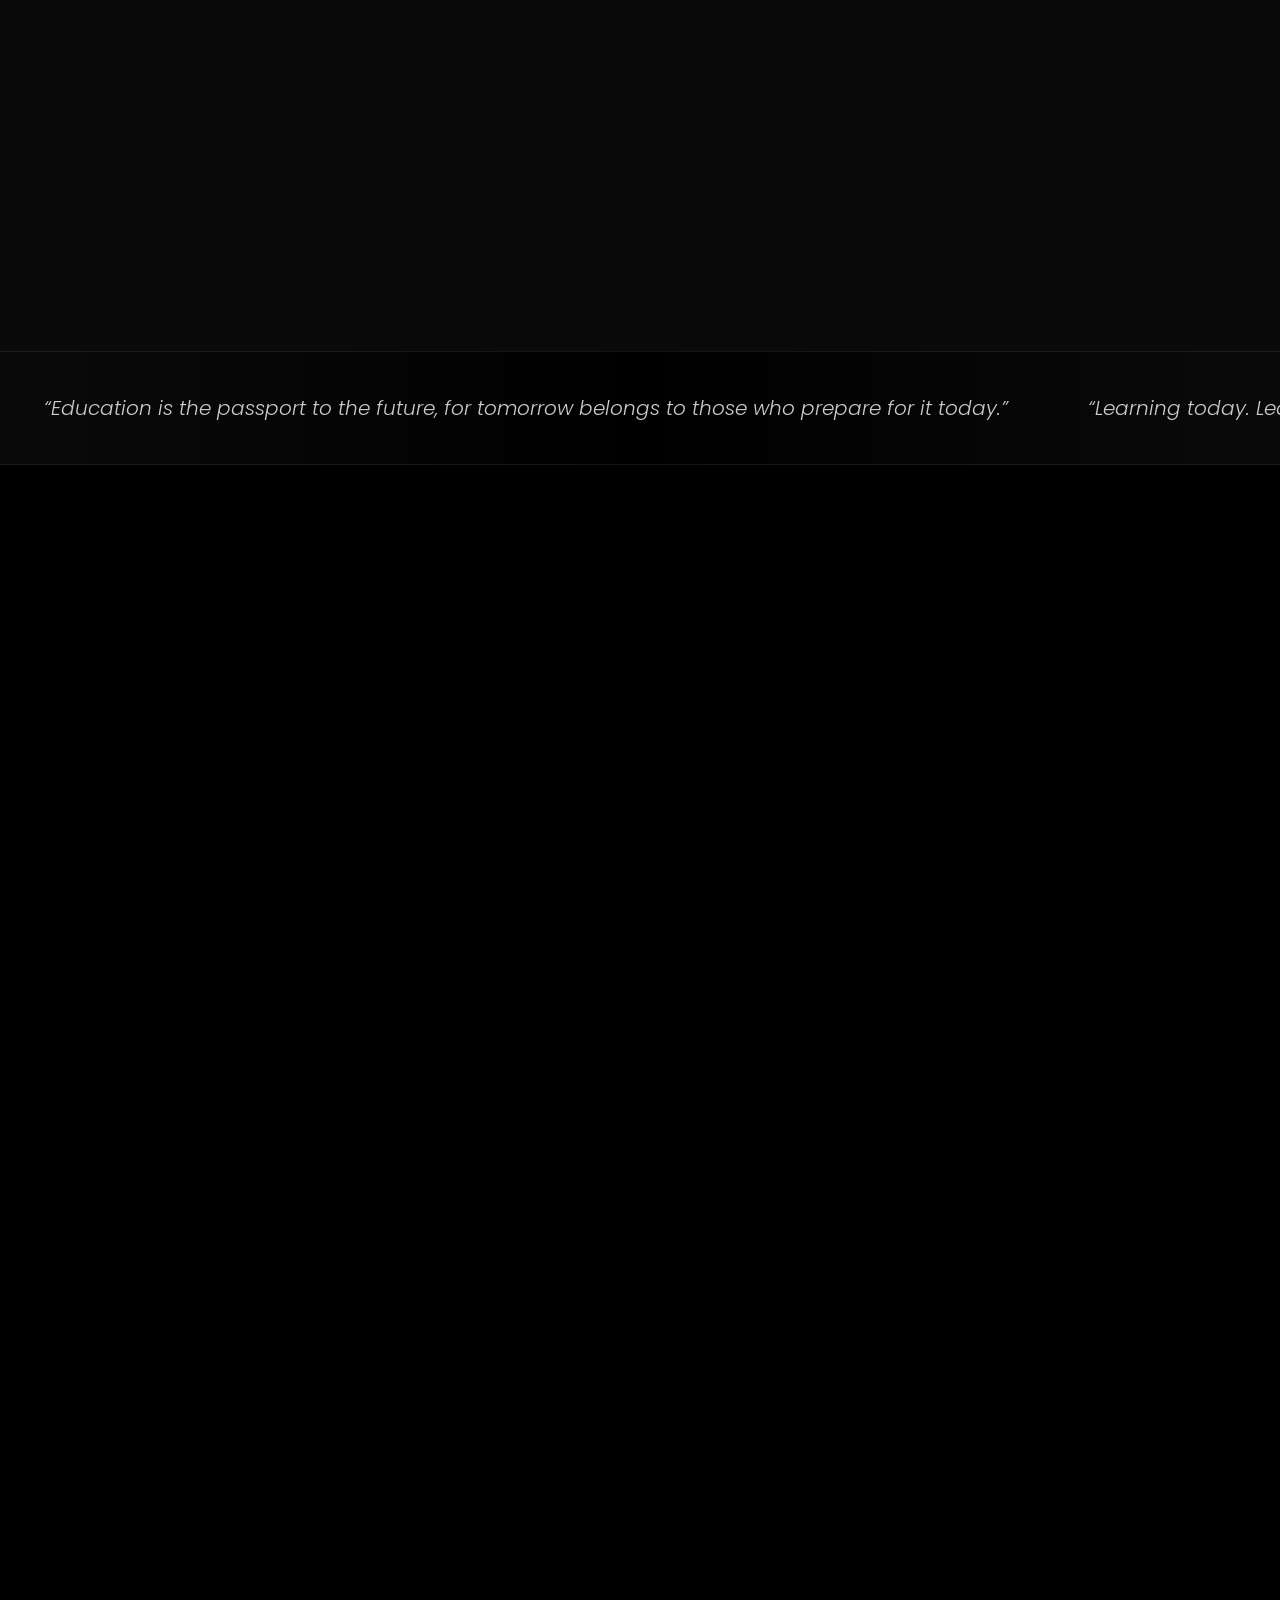
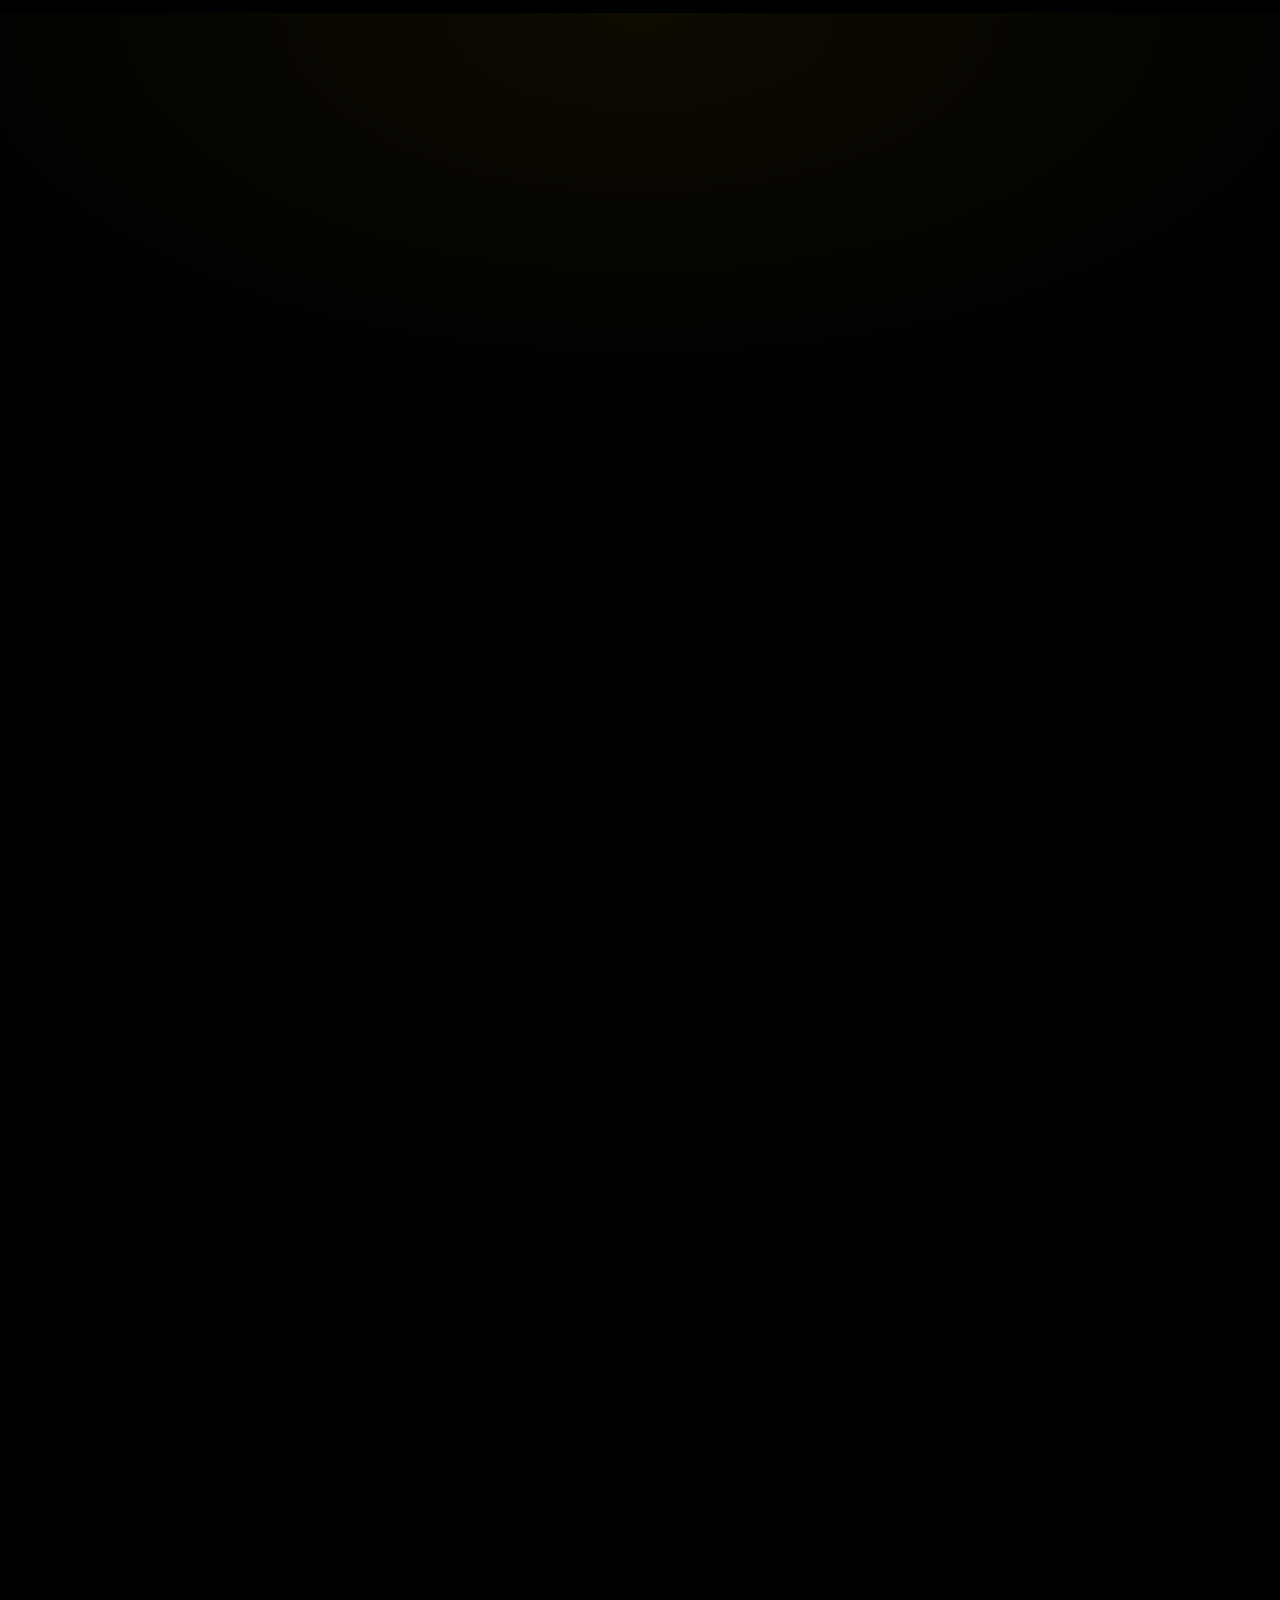
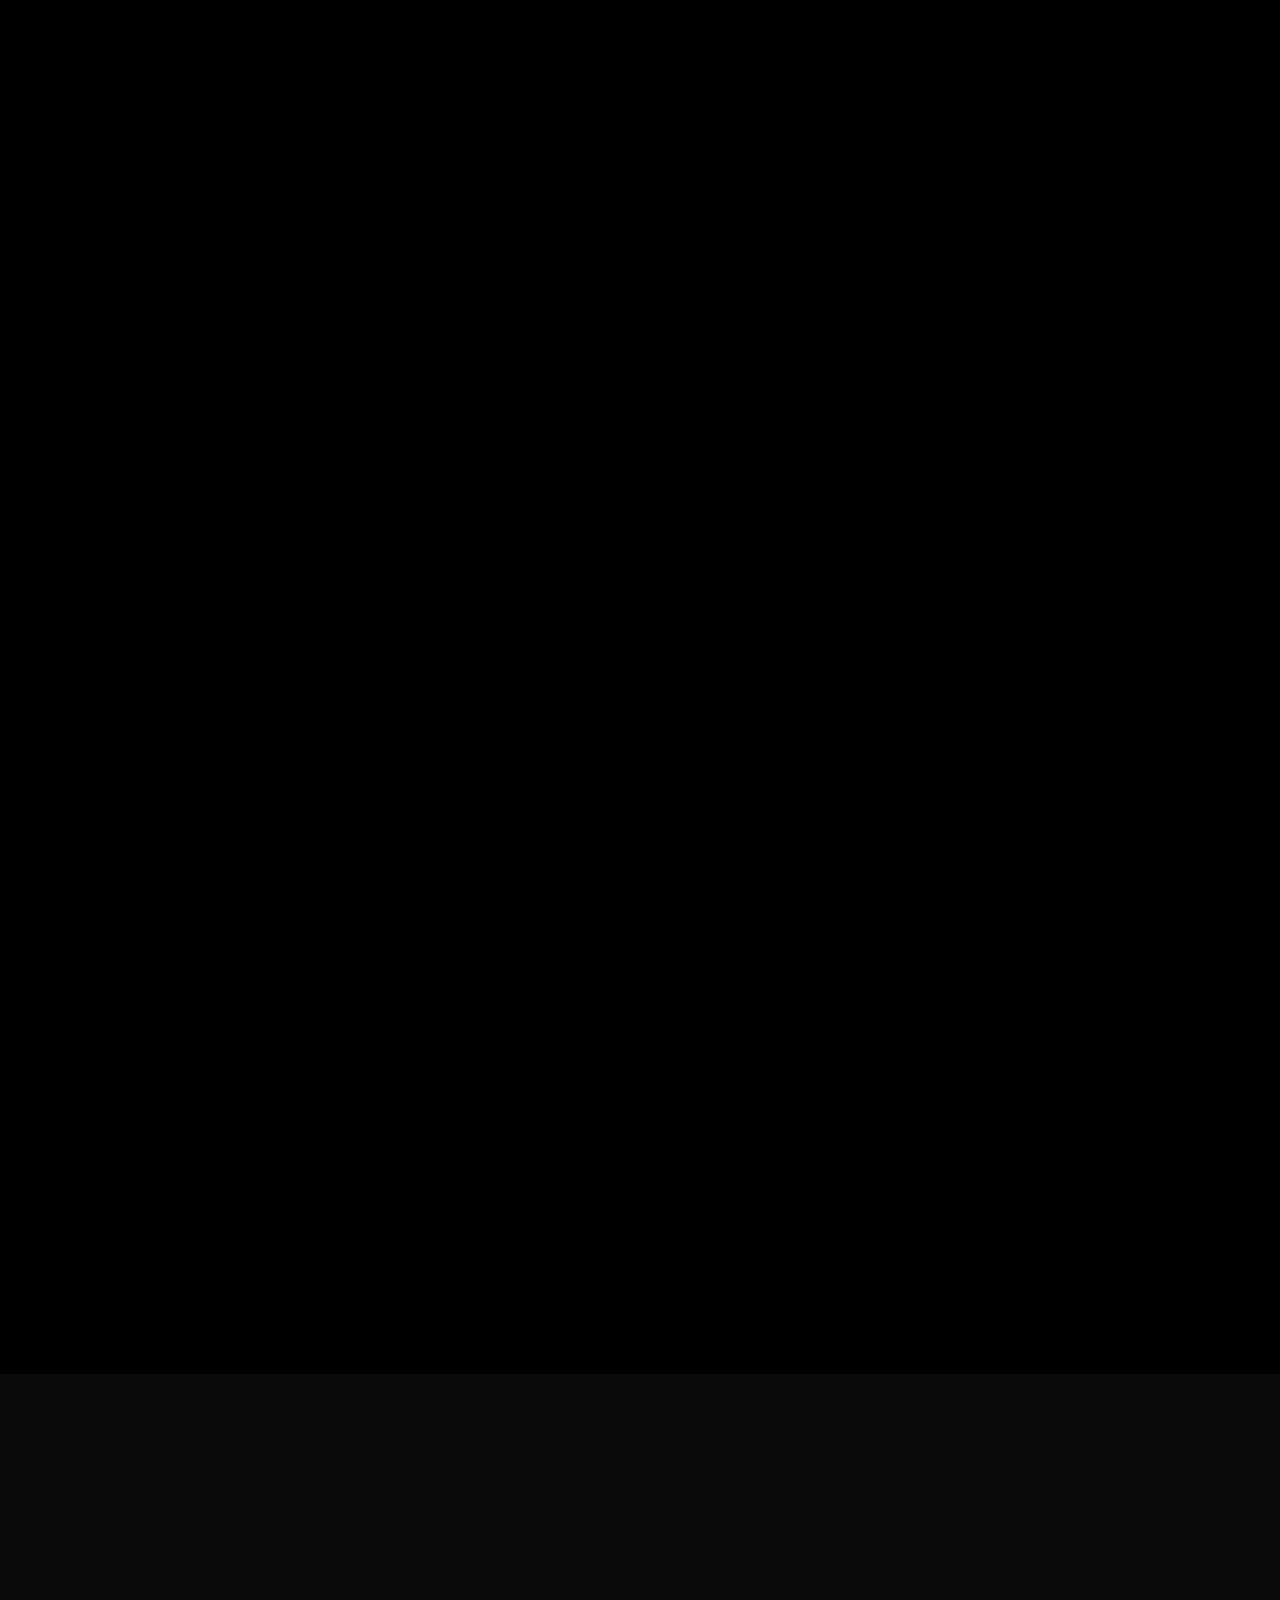
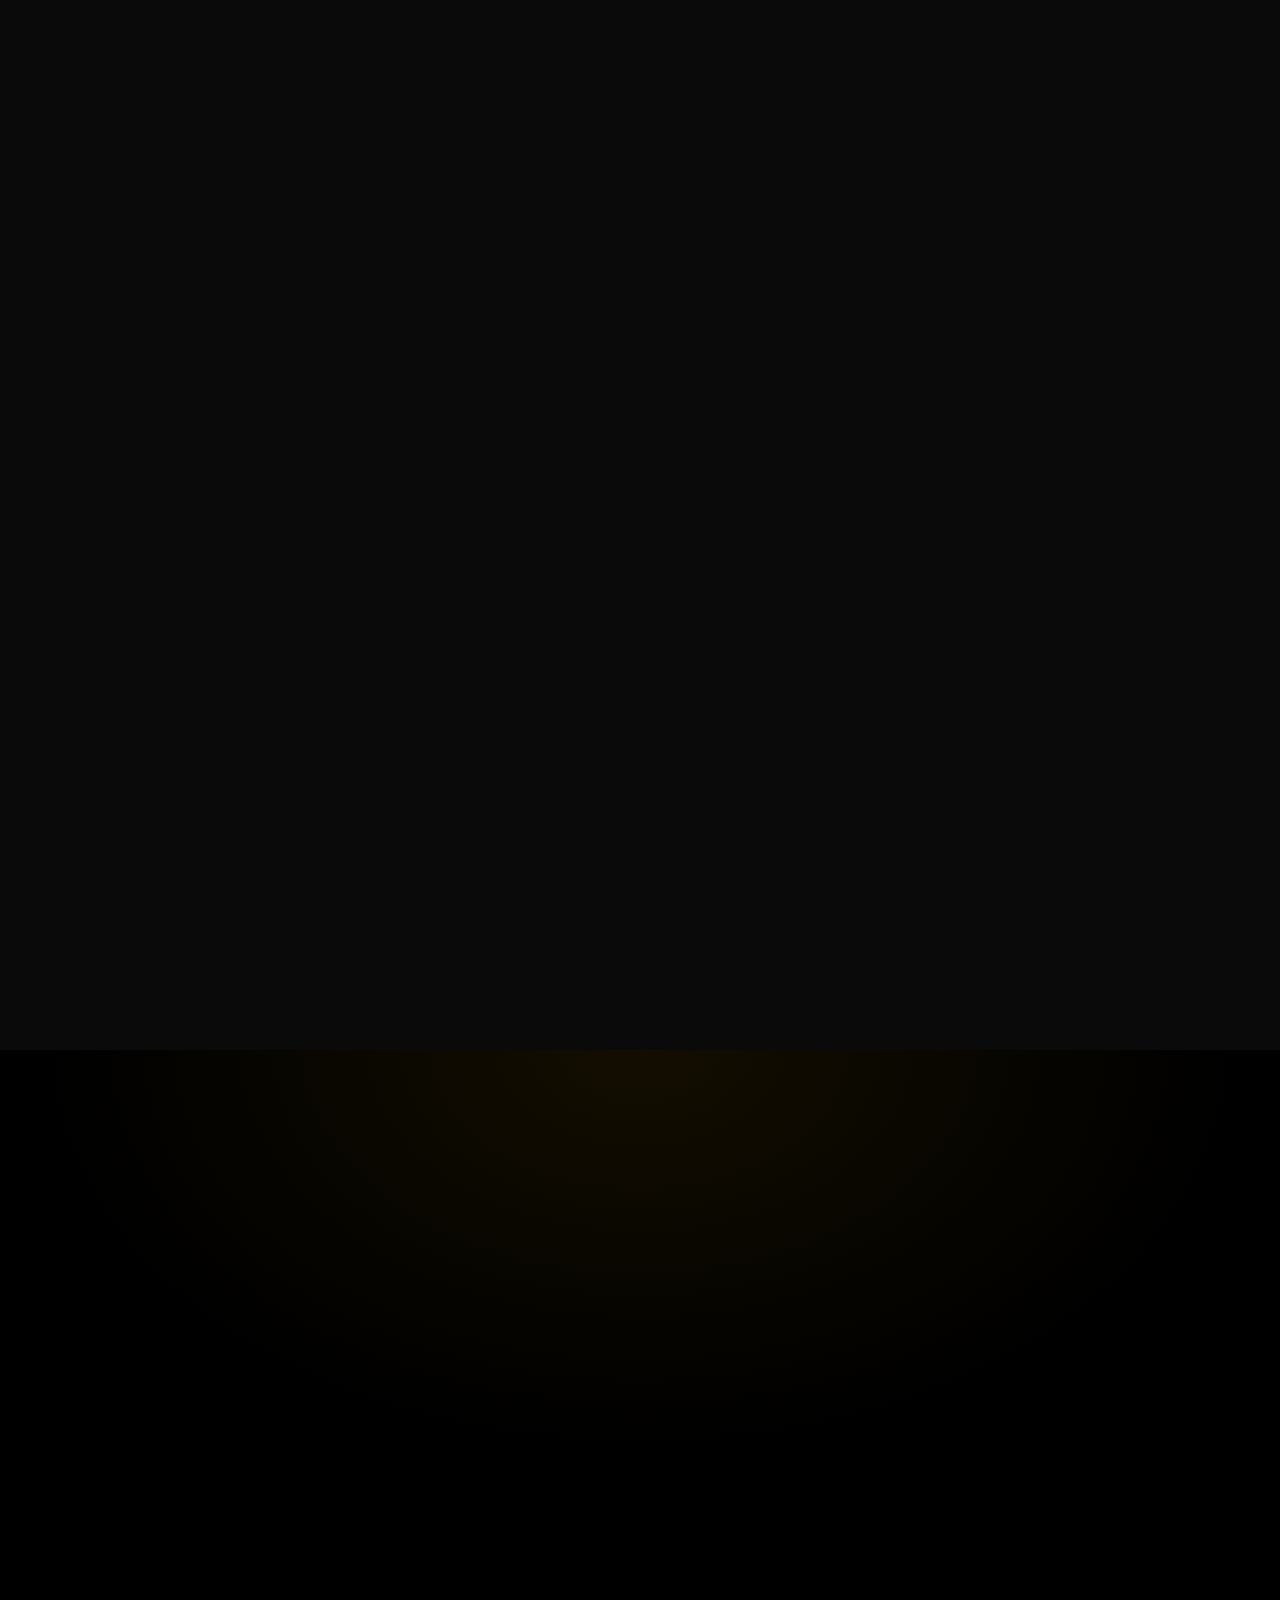
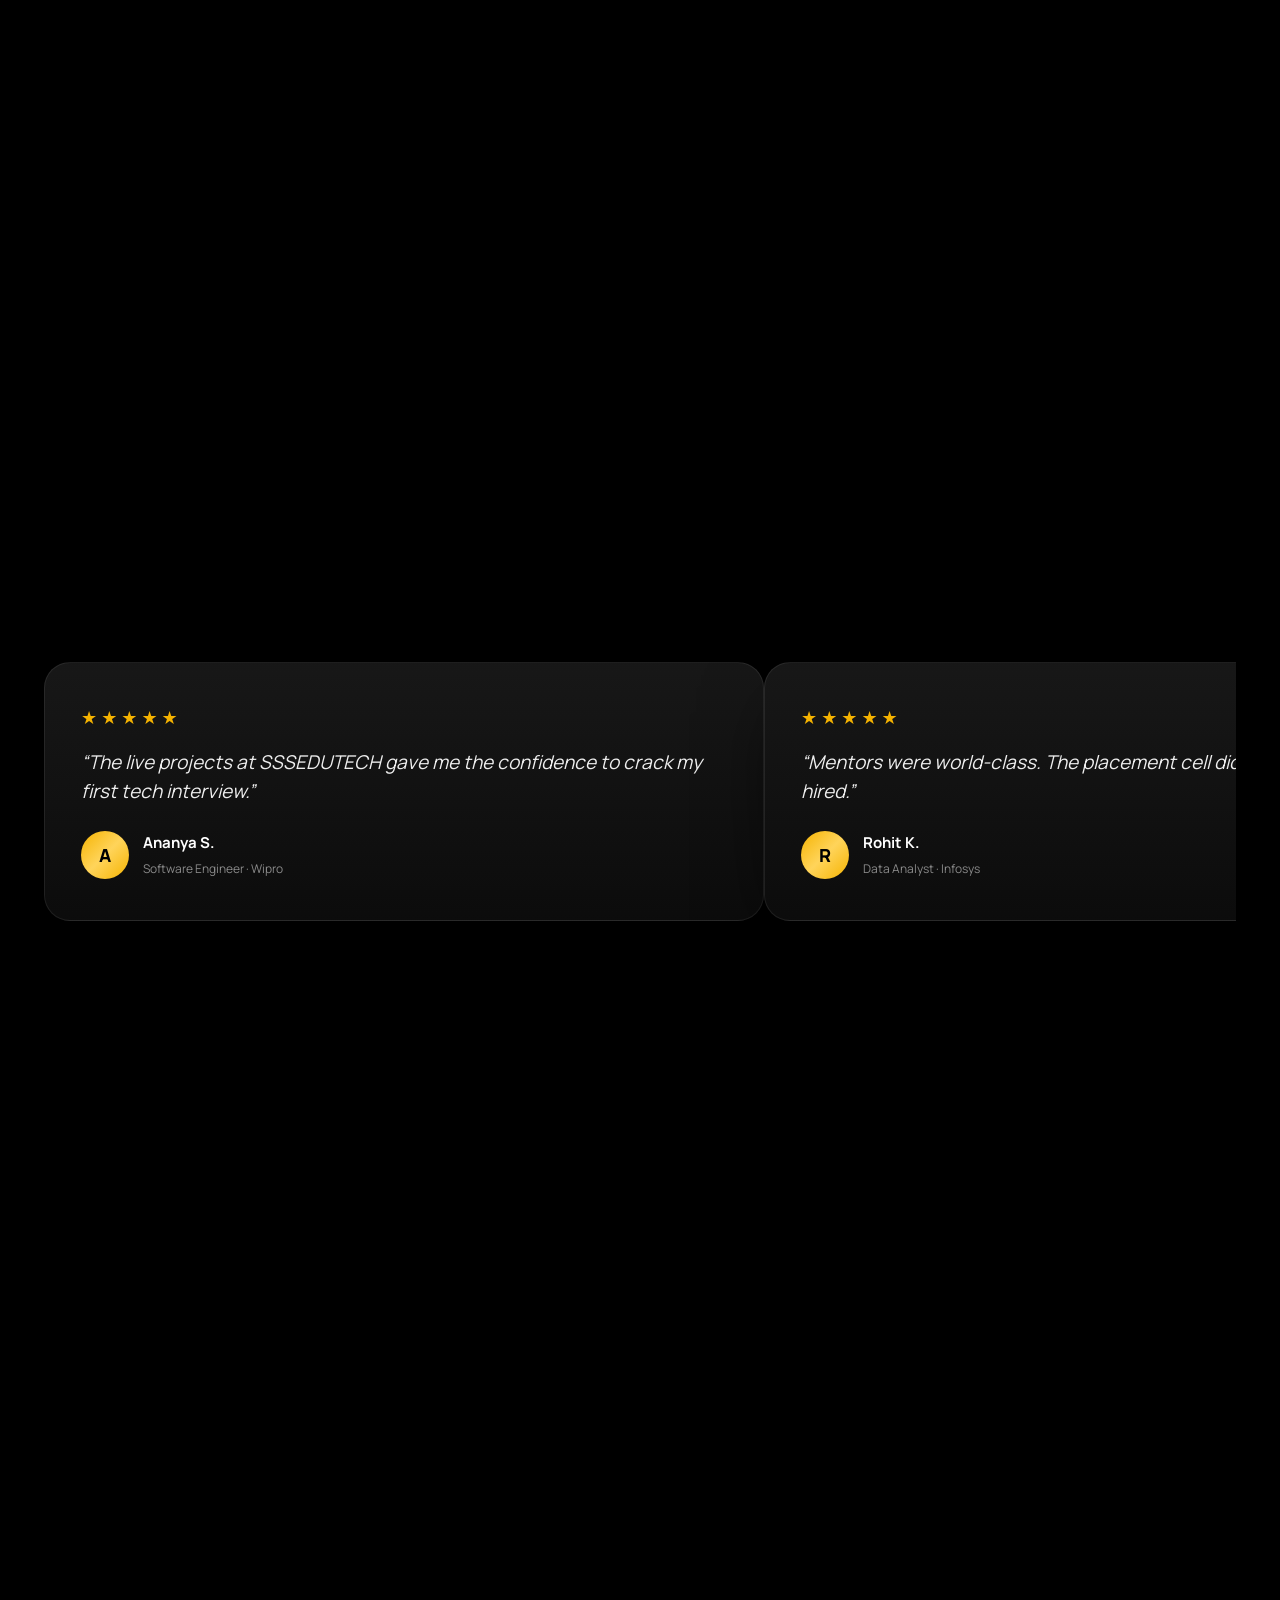
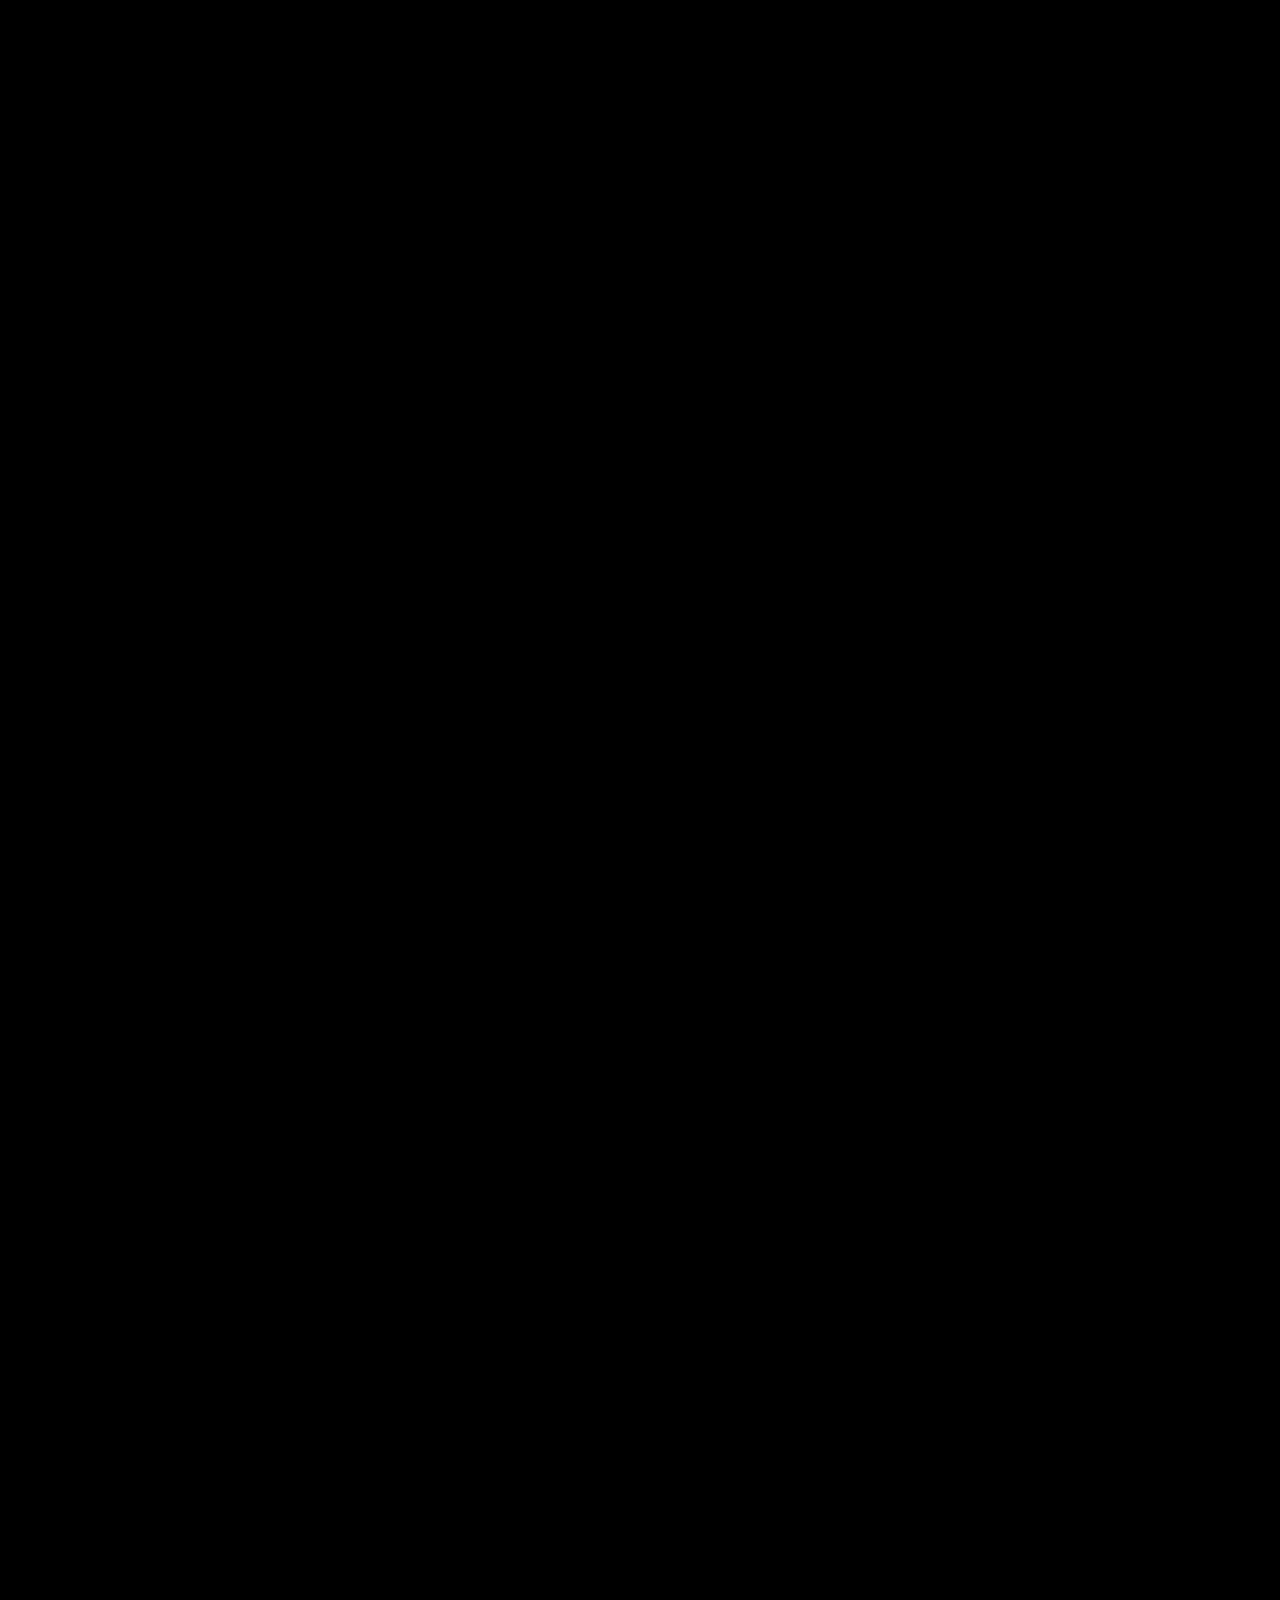
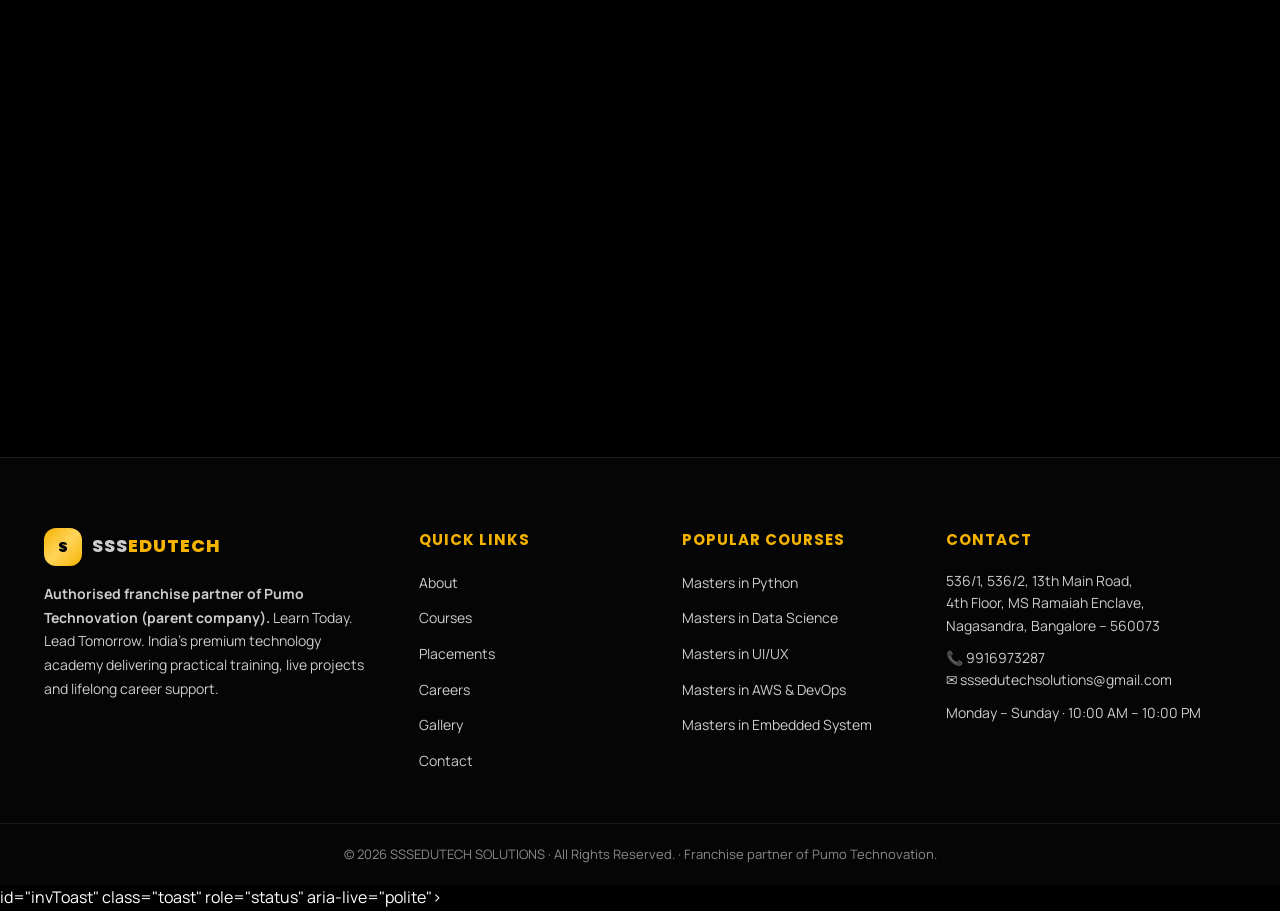
==== commit f831e400: "modified:   index.html" ====
--- a/index.html
+++ b/index.html
@@ -665,6 +665,9 @@
     <p class="co-note">In the print window choose “Save as PDF” to download the bill.</p>
   </div>
 </div>
+<div> id="invToast" class="toast" role="status" aria-live="polite">
+  
+</div>
 
 <div id="toast" class="toast" role="status" aria-live="polite"></div>
 
--- a/style.css
+++ b/style.css
@@ -524,3 +524,202 @@
 .career-back{border:0;background:none;font:inherit;cursor:pointer;color:var(--gold);font-weight:800;font-size:12px;white-space:nowrap}
 .career-back:hover{color:#fff}
 .career-back[hidden],.career-sector-panel[hidden],.career-sectors[hidden]{display:none}
+
+
+
+
+/* ===== Course catalogue: tabs, cards, course page, cart, checkout ===== */
+.chips{overflow-x:auto;flex-wrap:nowrap;justify-content:flex-start;padding:4px 2px 10px;scrollbar-width:thin}
+@media(min-width:900px){.chips{flex-wrap:wrap;justify-content:center;overflow:visible}}
+.chips button{white-space:nowrap}
+.chips button small{opacity:.6;margin-left:4px;font-size:11px}
+.chips button.active small{opacity:.75}
+
+.cc-top{display:flex;align-items:center;justify-content:space-between}
+.cc-level{font-size:11px;color:var(--muted);border:1px solid var(--line);border-radius:99px;padding:3px 10px}
+.cc-name a{color:inherit}
+.cc-name a:hover{color:var(--gold)}
+.cc-meta{font-size:13px;color:var(--muted2)}
+.cc-foot{margin-top:auto;display:flex;align-items:center;gap:12px;flex-wrap:wrap;padding-top:12px;border-top:1px solid var(--line)}
+.cc-price{font-family:'Poppins';font-weight:700;font-size:18px;margin-right:auto}
+.cc-foot .cc-more{margin-top:0;padding-top:0}
+.cc-add{padding:8px 14px;border-radius:99px;background:var(--grad);color:#000;font-size:13px;font-weight:700;transition:.25s}
+.cc-add:hover{transform:translateY(-2px)}
+
+/* navbar cart */
+.nav-cart{position:relative;width:42px;height:42px;border-radius:50%;border:1px solid var(--line);display:grid;place-items:center;color:#fff;transition:.25s;margin-left:auto}
+.nav-cart:hover{border-color:var(--gold);color:var(--gold)}
+.cart-count{position:absolute;top:-5px;right:-5px;min-width:19px;height:19px;padding:0 5px;border-radius:99px;background:var(--gold);color:#000;font-size:11px;font-weight:800;display:grid;place-items:center}
+.cart-count[hidden]{display:none}
+
+/* course page */
+.course-view{position:fixed;inset:0;z-index:1200;background:#050505;overflow-y:auto;overscroll-behavior:contain}
+.course-view[hidden],.cart-drawer[hidden],.checkout[hidden]{display:none}
+.cv-inner{max-width:1180px;margin:0 auto;padding:28px 24px 90px}
+.cv-close{padding:9px 16px;border:1px solid var(--line);border-radius:99px;font-size:14px;color:var(--muted);transition:.25s}
+.cv-close:hover{color:var(--gold);border-color:var(--gold)}
+.cv-crumb{margin:26px 0 10px;color:var(--muted2);font-size:14px}
+.cv-crumb a:hover{color:var(--gold)}
+.cv-grid{display:grid;grid-template-columns:minmax(0,1fr) 340px;gap:48px;align-items:start}
+.cv-main h1{font-family:'Poppins';font-weight:800;font-size:clamp(28px,4vw,44px);line-height:1.15}
+.cv-tags{display:flex;flex-wrap:wrap;gap:8px;margin:18px 0}
+.cv-tags span{font-size:13px;padding:5px 12px;border-radius:99px;background:rgba(245,179,1,.1);color:var(--gold);border:1px solid rgba(245,179,1,.25)}
+.cv-lead{max-width:62ch;color:var(--muted)}
+.cv-main h2{font-family:'Poppins';font-size:26px;margin-top:44px}
+.cv-sub{color:var(--muted2);margin:6px 0 24px}
+.roadmap{list-style:none;position:relative;padding-left:34px}
+.roadmap::before{content:"";position:absolute;left:11px;top:8px;bottom:8px;width:2px;background:linear-gradient(var(--gold),rgba(245,179,1,.12))}
+.roadmap>li{position:relative;padding:0 0 28px}
+.roadmap>li::before{content:"";position:absolute;left:-30px;top:6px;width:14px;height:14px;border-radius:50%;background:#050505;border:3px solid var(--gold)}
+.rm-head{display:flex;align-items:baseline;gap:14px;flex-wrap:wrap}
+.rm-head h3{font-family:'Poppins';font-size:19px;font-weight:600}
+.rm-head span{font-size:13px;color:var(--muted2)}
+.roadmap ul{list-style:none;margin-top:10px;display:grid;grid-template-columns:repeat(2,minmax(0,1fr));gap:6px 24px}
+.roadmap ul li{position:relative;padding-left:16px;color:var(--muted);font-size:15px}
+.roadmap ul li::before{content:"";position:absolute;left:0;top:.7em;width:6px;height:2px;background:var(--gold)}
+.cv-buy{position:sticky;top:24px;padding:26px;border:1px solid rgba(245,179,1,.3);border-radius:var(--radius-lg);background:linear-gradient(180deg,#141414,#0d0d0d)}
+.cv-price{font-family:'Poppins';font-weight:800;font-size:38px;line-height:1.1}
+.cv-price-note{color:var(--muted2);font-size:13px;margin-bottom:18px}
+.cv-btn{width:100%;justify-content:center;margin-bottom:10px}
+.cv-enq{display:block;text-align:center;font-size:14px;color:var(--gold);padding:6px 0 14px}
+.cv-incl{list-style:none;border-top:1px solid var(--line);padding-top:14px;display:grid;gap:8px;font-size:14px;color:var(--muted)}
+.cv-incl li::before{content:"✓";color:var(--gold);margin-right:8px;font-weight:700}
+.cv-pay{margin-top:14px;font-size:12px;color:var(--muted2)}
+
+/* cart drawer */
+.cart-drawer{position:fixed;inset:0;z-index:1300}
+.cart-backdrop,.checkout-backdrop{position:absolute;inset:0;background:rgba(0,0,0,.65)}
+.cart-panel{position:absolute;top:0;right:0;bottom:0;width:min(420px,100%);background:#0d0d0d;border-left:1px solid var(--line);display:flex;flex-direction:column;transform:translateX(100%);transition:transform .25s ease}
+.cart-drawer.open .cart-panel{transform:none}
+.cart-head{display:flex;align-items:center;justify-content:space-between;padding:20px 22px;border-bottom:1px solid var(--line)}
+.cart-head h2{font-family:'Poppins';font-size:20px}
+.cart-head button{width:34px;height:34px;border-radius:50%;border:1px solid var(--line)}
+.cart-body{flex:1;overflow-y:auto;padding:8px 22px}
+.cart-empty{text-align:center;padding:60px 0;color:var(--muted)}
+.cart-empty .btn{margin-top:18px}
+.cart-item{display:flex;justify-content:space-between;gap:14px;padding:16px 0;border-bottom:1px solid var(--line)}
+.ci-name{font-weight:600;display:block}
+.ci-name:hover{color:var(--gold)}
+.ci-meta{font-size:12px;color:var(--muted2)}
+.ci-right{text-align:right;display:flex;flex-direction:column;gap:6px;align-items:flex-end}
+.ci-right button{font-size:12px;color:var(--muted2);text-decoration:underline}
+.ci-right button:hover{color:#ff6b6b}
+.cart-foot{padding:18px 22px 24px;border-top:1px solid var(--line)}
+.cart-foot[hidden]{display:none}
+.cart-total{display:flex;justify-content:space-between;align-items:baseline;margin-bottom:14px}
+.cart-total strong{font-family:'Poppins';font-size:24px}
+.cart-checkout{width:100%;justify-content:center}
+
+/* checkout */
+.checkout{position:fixed;inset:0;z-index:1400;display:grid;place-items:center;padding:16px}
+.checkout-box{position:relative;width:min(480px,100%);max-height:92vh;overflow-y:auto;background:#0d0d0d;border:1px solid rgba(245,179,1,.3);border-radius:var(--radius-lg);padding:28px}
+.checkout-x{position:absolute;top:14px;right:14px;width:34px;height:34px;border-radius:50%;border:1px solid var(--line)}
+.checkout h2{font-family:'Poppins';font-size:22px;margin-bottom:16px}
+.co-items{list-style:none;display:grid;gap:8px;font-size:14px;color:var(--muted);margin-bottom:12px}
+.co-items li{display:flex;justify-content:space-between;gap:14px}
+.co-items strong{color:#fff;white-space:nowrap}
+.co-total{display:flex;justify-content:space-between;padding:12px 0;margin-bottom:14px;border-top:1px solid var(--line);border-bottom:1px solid var(--line)}
+.co-total strong{font-family:'Poppins';font-size:20px}
+.checkout label{display:block;font-size:13px;color:var(--muted);margin-bottom:12px}
+.checkout input{display:block;width:100%;margin-top:6px;padding:12px 14px;border-radius:12px;border:1px solid var(--line);background:#161616;color:#fff;font:inherit}
+.checkout input:focus{outline:2px solid var(--gold);outline-offset:1px;border-color:transparent}
+.co-error{min-height:20px;color:#ff6b6b;font-size:13px;margin-bottom:6px}
+.co-pay{width:100%;justify-content:center}
+.co-pay:disabled{opacity:.6;cursor:progress}
+.co-done{text-align:center;padding:20px 0}
+.co-done h3{font-family:'Poppins';font-size:22px;margin-bottom:10px}
+.co-done p{color:var(--muted);margin-bottom:20px}
+
+.toast{position:fixed;left:50%;bottom:28px;transform:translate(-50%,20px);background:#1a1a1a;border:1px solid rgba(245,179,1,.4);color:#fff;padding:11px 20px;border-radius:99px;font-size:14px;z-index:1500;opacity:0;pointer-events:none;transition:.25s}
+.toast.show{opacity:1;transform:translate(-50%,0)}
+
+@media(max-width:900px){
+  .cv-grid{grid-template-columns:1fr}
+  .cv-buy{position:static;order:-1}
+}
+@media(max-width:640px){
+  .roadmap ul{grid-template-columns:1fr}
+  .nav-cart{margin-left:auto}
+  .cc-foot{gap:10px}
+}
+@media(prefers-reduced-motion:reduce){.cart-panel,.toast{transition:none}}
+.nav-cart:focus-visible,.cc-add:focus-visible,.cv-close:focus-visible,.cart-head button:focus-visible{outline:2px solid var(--gold);outline-offset:2px}
+
+/* ===== Section tiles, section view, fee table ===== */
+.tile-grid{display:grid;grid-template-columns:repeat(3,minmax(0,1fr));gap:16px;margin-top:40px}
+.tile{display:flex;flex-direction:column;gap:10px;padding:26px;border:1px solid var(--line);border-radius:var(--radius);background:linear-gradient(180deg,#141414,#0d0d0d);transition:.3s}
+.tile:hover,.tile:focus-visible{border-color:rgba(245,179,1,.5);transform:translateY(-4px);box-shadow:0 20px 50px -20px rgba(245,179,1,.3);outline:none}
+.tile-ico{width:52px;height:52px;border-radius:14px;background:var(--grad-soft);border:1px solid rgba(245,179,1,.25);display:grid;place-items:center;font-size:26px}
+.tile h3{font-family:'Poppins';font-size:22px;font-weight:700}
+.tile-list{color:var(--muted);font-size:14px;line-height:1.5}
+.tile-foot{margin-top:auto;padding-top:14px;display:flex;justify-content:space-between;align-items:center;font-size:13px;color:var(--muted2);border-top:1px solid var(--line)}
+.tile-go{color:var(--gold);font-weight:700}
+.sec-view{margin-top:36px}
+.sec-back{display:inline-block;font-size:14px;color:var(--muted);margin-bottom:22px}
+.sec-back:hover{color:var(--gold)}
+.sec-head{display:flex;align-items:center;gap:16px;margin-bottom:28px;padding-bottom:18px;border-bottom:1px solid var(--line)}
+.sec-head h3{font-family:'Poppins';font-size:30px;font-weight:800;line-height:1.1}
+.sec-head p{color:var(--muted2);font-size:14px;margin-top:4px}
+.cc-price small{font-size:12px;font-weight:500;color:var(--muted2)}
+
+.fee-table{width:100%;max-width:520px;border-collapse:collapse;margin-top:16px;font-size:15px}
+.fee-table td{padding:12px 0;border-bottom:1px solid var(--line)}
+.fee-table td:last-child{text-align:right;font-variant-numeric:tabular-nums}
+.fee-table .fee-total td{font-family:'Poppins';font-weight:700;font-size:18px;color:var(--gold)}
+.plan{border:1px solid var(--line);border-radius:14px;padding:12px 14px;margin-bottom:14px;display:grid;gap:8px}
+.plan legend{font-size:12px;color:var(--muted2);padding:0 6px}
+.plan label{display:flex;gap:10px;align-items:center;font-size:14px;color:var(--muted);cursor:pointer}
+.plan input{accent-color:var(--gold)}
+.plan b{margin-left:auto;color:#fff}
+.cart-line{display:flex;justify-content:space-between;font-size:14px;color:var(--muted);margin-bottom:6px}
+.co-items .co-sum{padding-top:8px;border-top:1px solid var(--line);color:#fff}
+@media(max-width:900px){.tile-grid{grid-template-columns:repeat(2,minmax(0,1fr))}}
+@media(max-width:640px){.tile-grid{grid-template-columns:1fr}.sec-head h3{font-size:24px}}
+
+/* ===== Student accounts, registration form, payment methods, invoice ===== */
+.nav-acct{display:inline-flex;align-items:center;gap:7px;height:42px;padding:0 14px;border-radius:99px;border:1px solid var(--line);color:#fff;font-size:13px;font-weight:600;transition:.25s;margin-left:10px;max-width:140px}
+.nav-acct:hover{border-color:var(--gold);color:var(--gold)}
+.nav-acct{width:42px;padding:0;justify-content:center}
+.nav-acct span{display:none}
+.nav-cart,.nav-acct{flex-shrink:0}
+.checkout[hidden]{display:none}
+.checkout-wide{width:min(760px,100%)}
+.checkout-top{z-index:1450}
+.checkout select{display:block;width:100%;margin-top:6px;padding:12px 14px;border-radius:12px;border:1px solid var(--line);background:#161616;color:#fff;font:inherit}
+.checkout select:focus{outline:2px solid var(--gold);outline-offset:1px;border-color:transparent}
+.checkout input[readonly]{opacity:.7;cursor:not-allowed}
+.checkout input[type=radio],.checkout input[type=checkbox]{display:inline-block;width:auto;margin:0;accent-color:var(--gold)}
+.co-grid{display:grid;grid-template-columns:repeat(2,minmax(0,1fr));column-gap:14px}
+.co-grid .span2{grid-column:1/-1}
+.co-h{font-family:'Poppins';font-size:16px;margin:6px 0 12px;color:var(--gold)}
+.co-note{font-size:12.5px;color:var(--muted2);margin:0 0 12px;line-height:1.5}
+.co-check{display:flex!important;align-items:center;gap:10px;color:var(--muted)}
+.pm{border:1px solid var(--line);border-radius:14px;padding:12px 14px;margin:6px 0 14px;display:grid;gap:8px}
+.pm legend{font-size:12px;color:var(--muted2);padding:0 6px}
+.pm-opt{display:flex!important;align-items:center;gap:12px;margin:0!important;padding:10px 12px;border:1px solid var(--line);border-radius:12px;cursor:pointer;color:#fff!important;transition:.2s}
+.pm-opt:hover{border-color:rgba(245,179,1,.5)}
+.pm-opt:has(input:checked){border-color:var(--gold);background:rgba(245,179,1,.08)}
+.pm-opt span{display:grid;gap:2px}.pm-opt b{font-size:14px}.pm-opt small{font-size:12px;color:var(--muted2)}
+.auth-tabs{display:flex;gap:6px;margin-bottom:16px;border-bottom:1px solid var(--line)}
+.auth-tabs button{flex:1;padding:10px;font-weight:600;font-size:14px;color:var(--muted);border-bottom:2px solid transparent}
+.auth-tabs button.active{color:var(--gold);border-bottom-color:var(--gold)}
+.link-btn{display:block;margin:10px auto 0;color:var(--gold);font-size:13px;font-weight:600;background:none;border:0;cursor:pointer}
+.link-btn:hover{text-decoration:underline}
+.acct-info{display:grid;grid-template-columns:repeat(3,minmax(0,1fr));gap:12px;margin-bottom:18px}
+.acct-info div{padding:12px;border:1px solid var(--line);border-radius:12px;display:grid;gap:3px;min-width:0}
+.acct-info span{font-size:12px;color:var(--muted2)}.acct-info strong{font-size:14px;overflow-wrap:anywhere}
+.acct-orders{display:grid;gap:10px;margin-bottom:18px}
+.ord{display:flex;justify-content:space-between;gap:14px;padding:12px 14px;border:1px solid var(--line);border-radius:12px}
+.ord>div{display:grid;gap:3px;min-width:0}.ord span{font-size:12.5px;color:var(--muted2)}
+.ord-r{text-align:right;align-content:center}.ord-r .link-btn{margin:0}
+.invoice-box{width:min(860px,100%);padding:22px}
+.inv-frame{width:100%;height:min(66vh,640px);border:1px solid var(--line);border-radius:12px;background:#fff;margin:6px 0 14px}
+.inv-actions{display:flex;gap:10px;flex-wrap:wrap}
+.inv-banner{margin:0 34px 12px 0;padding:10px 14px;border-radius:12px;background:rgba(21,127,59,.15);border:1px solid rgba(21,127,59,.5);font-size:13.5px;color:#cdf3d8}
+@media(max-width:640px){
+  .co-grid{grid-template-columns:1fr}.acct-info{grid-template-columns:1fr}
+  .nav-wrap{gap:8px;padding:0 16px}#hamburger{flex-shrink:0}.nav-acct{margin-left:0}
+  .nav-acct{width:42px;padding:0;justify-content:center;margin-left:6px}.nav-acct span{display:none}
+  .ord{flex-direction:column}.ord-r{text-align:left}
+}
+.nav-acct.in{border-color:var(--gold);color:var(--gold)}
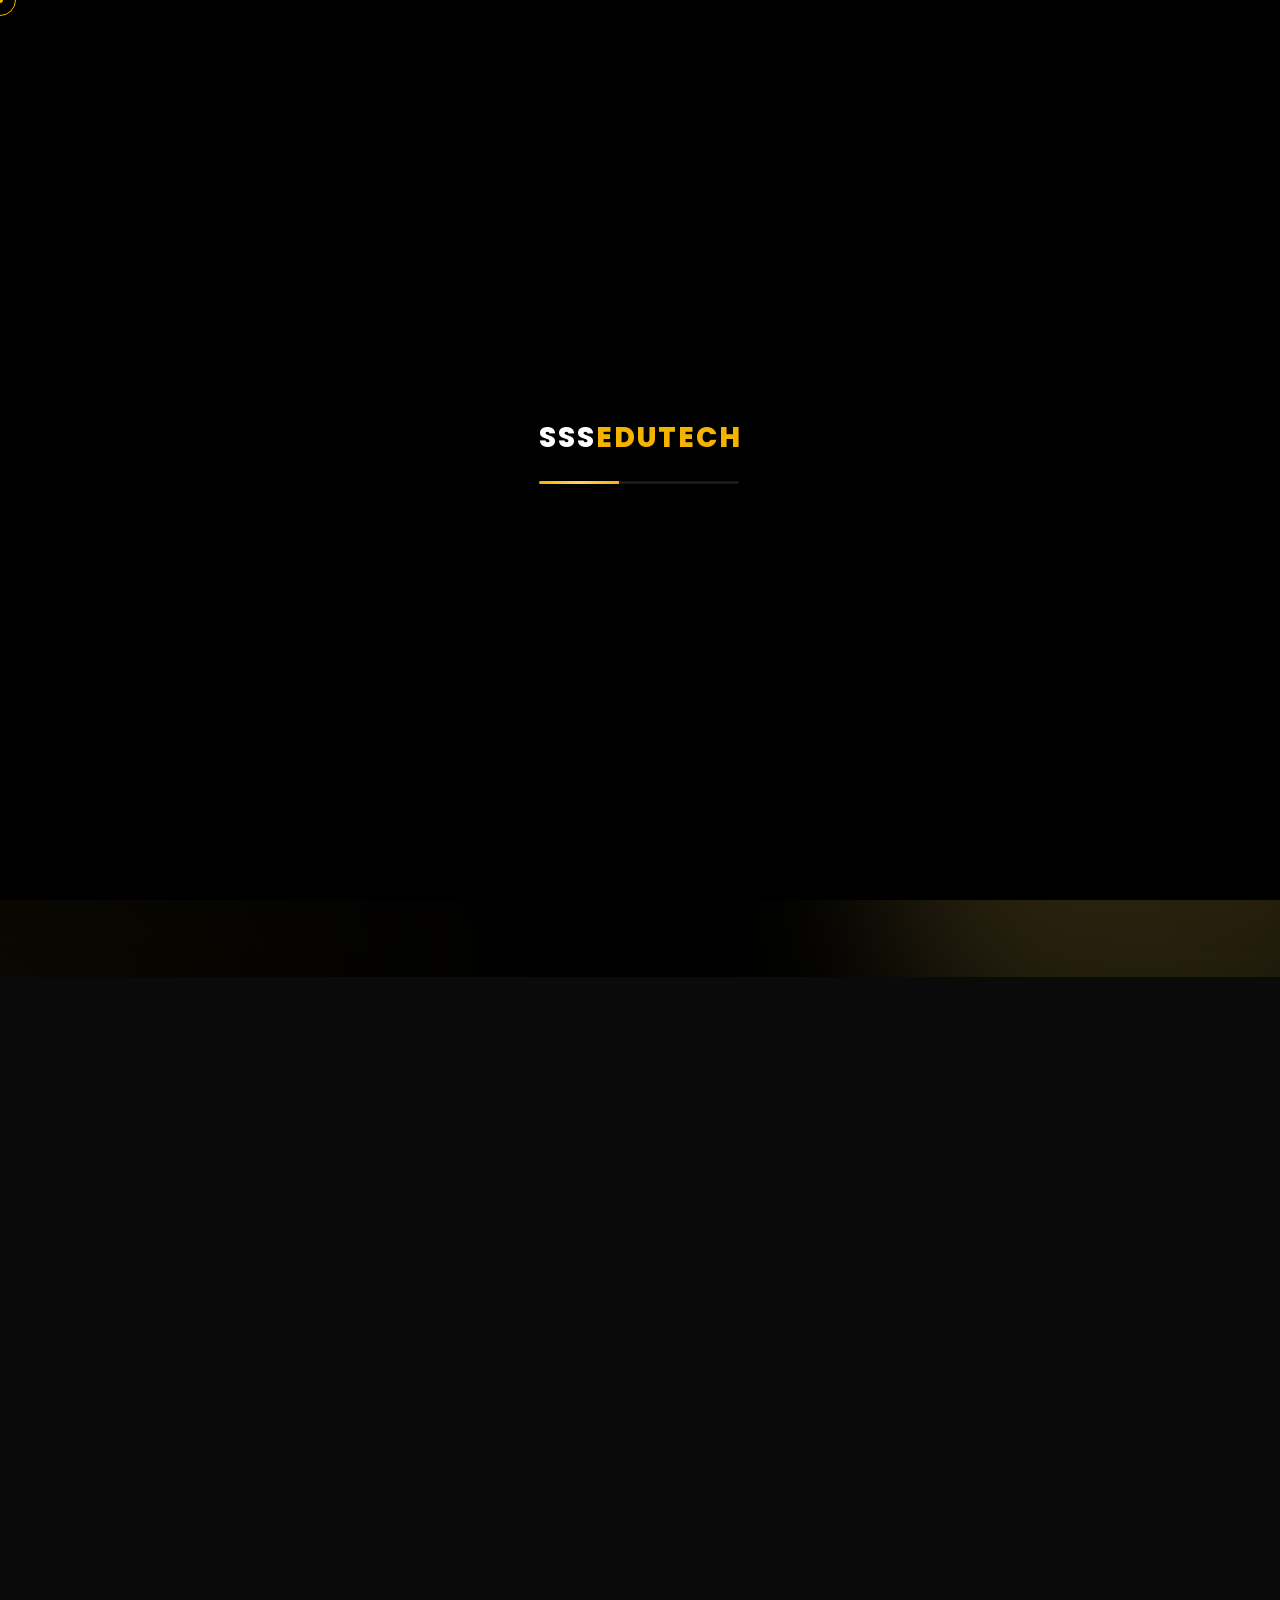
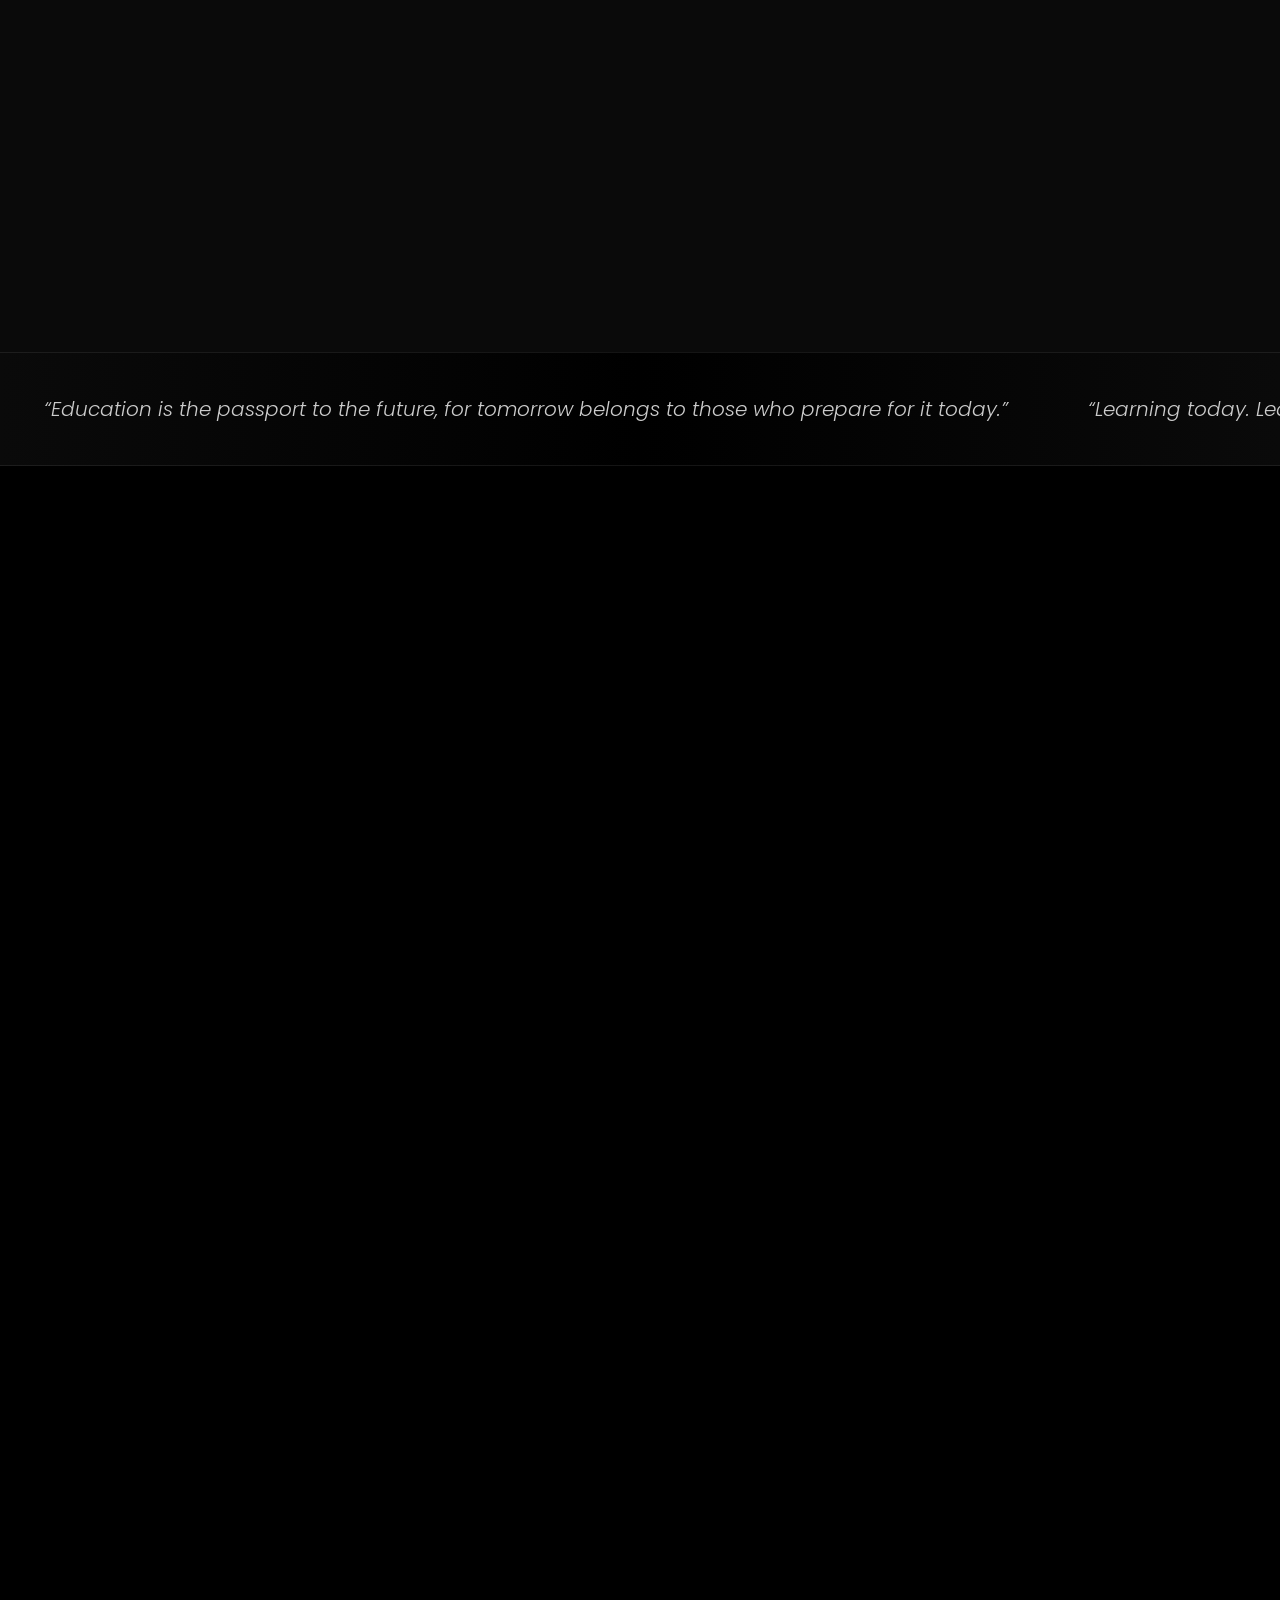
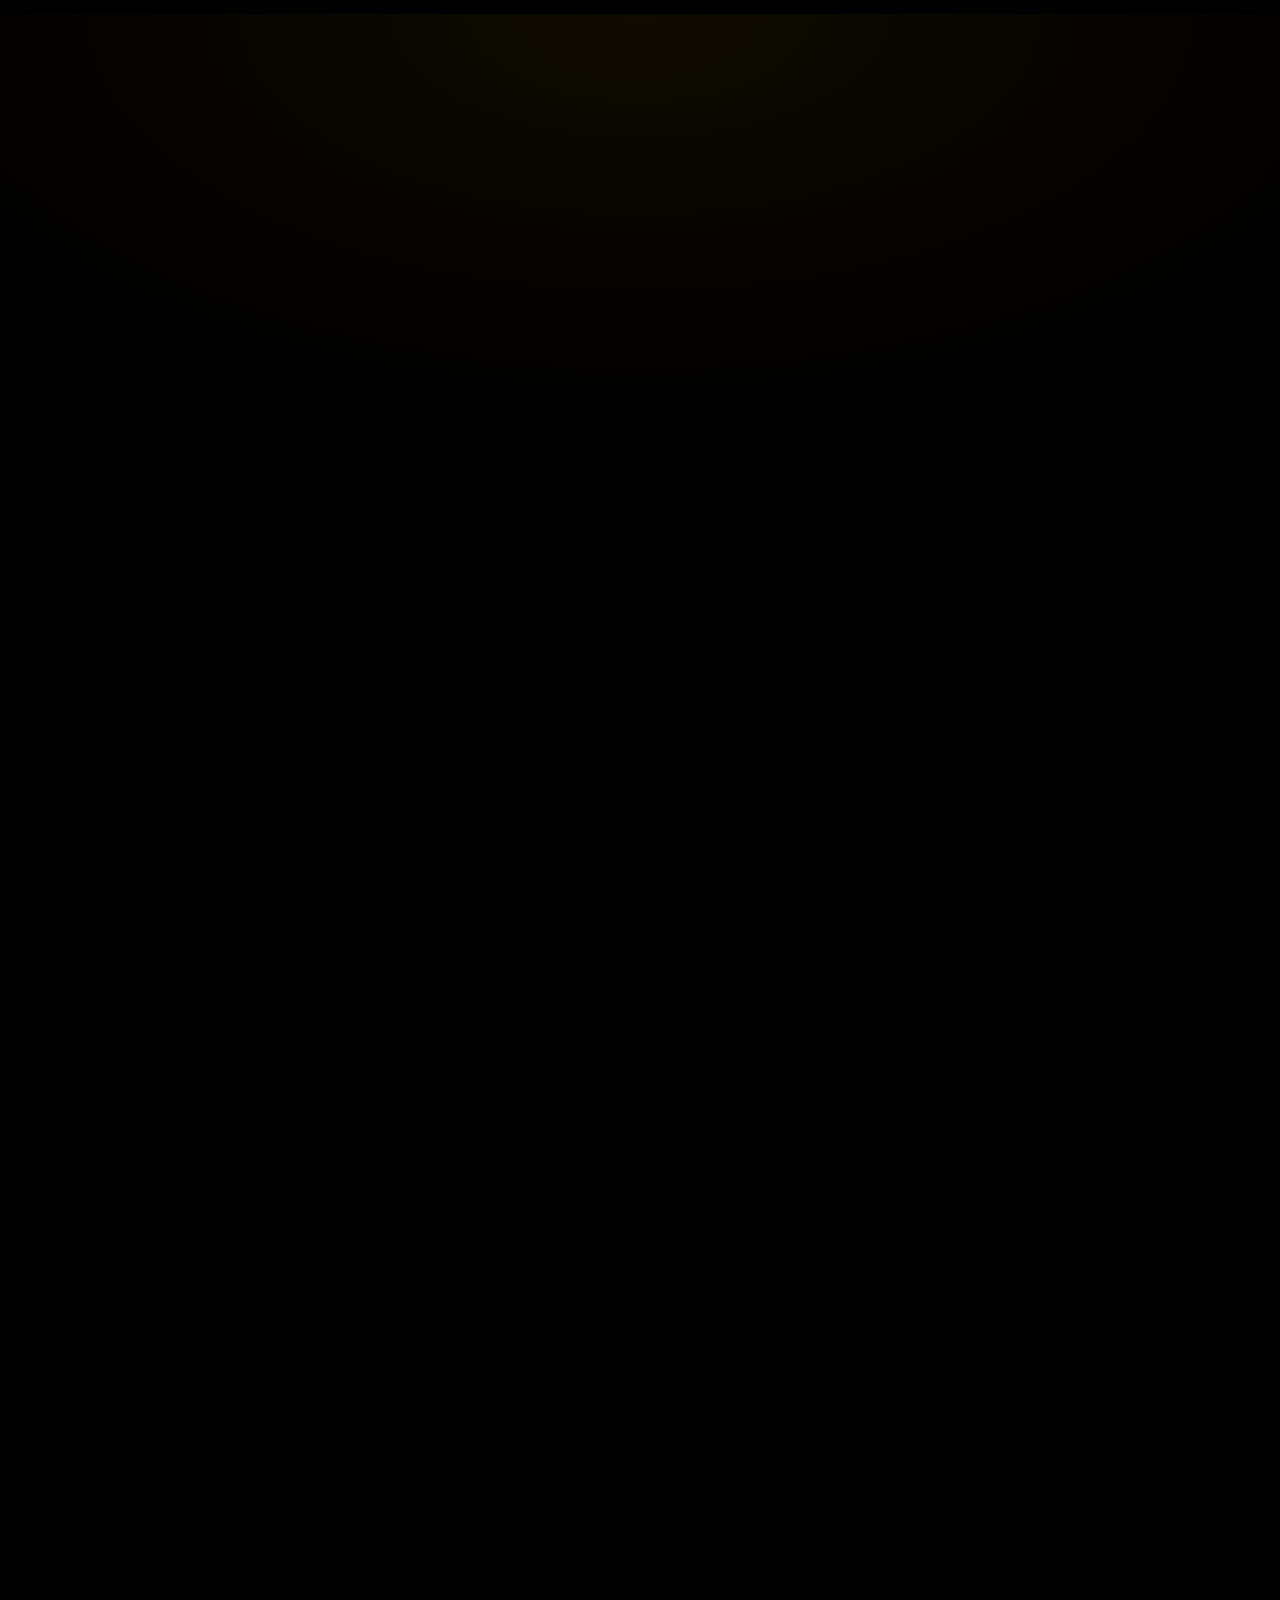
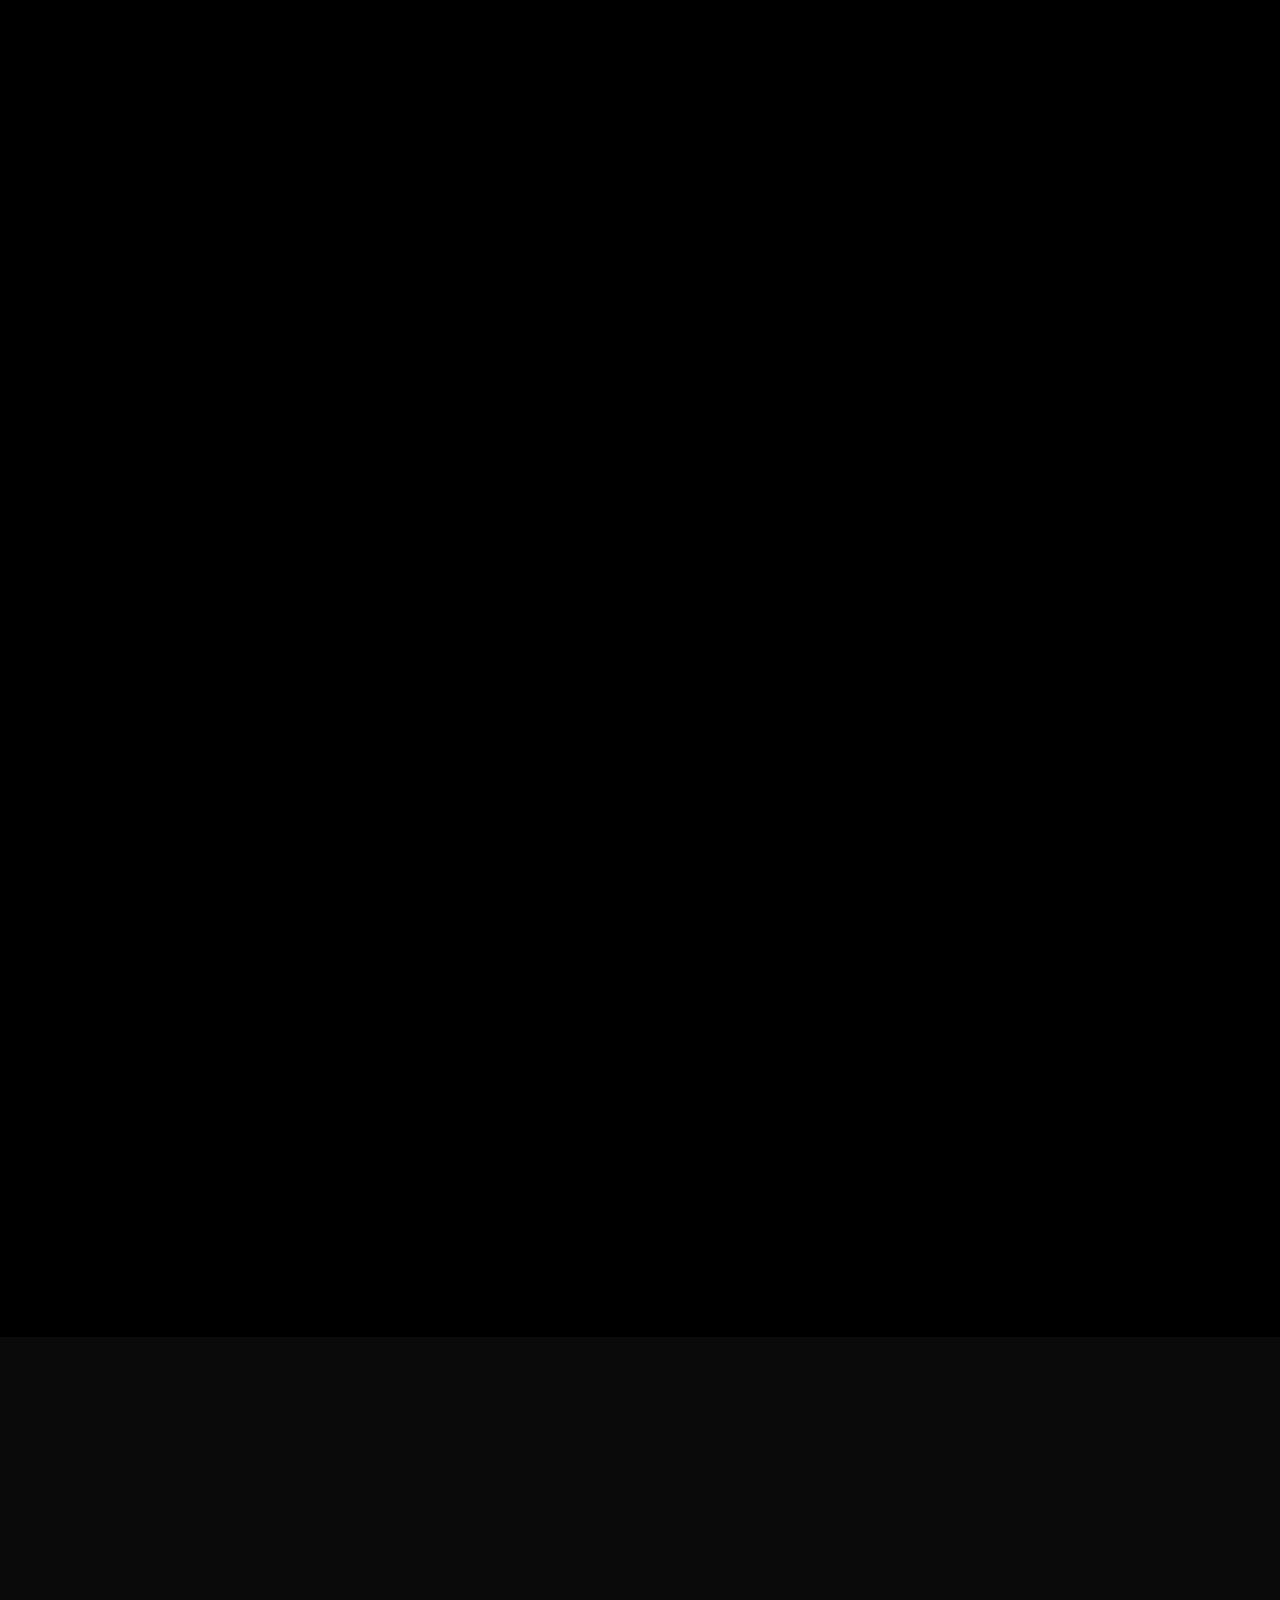
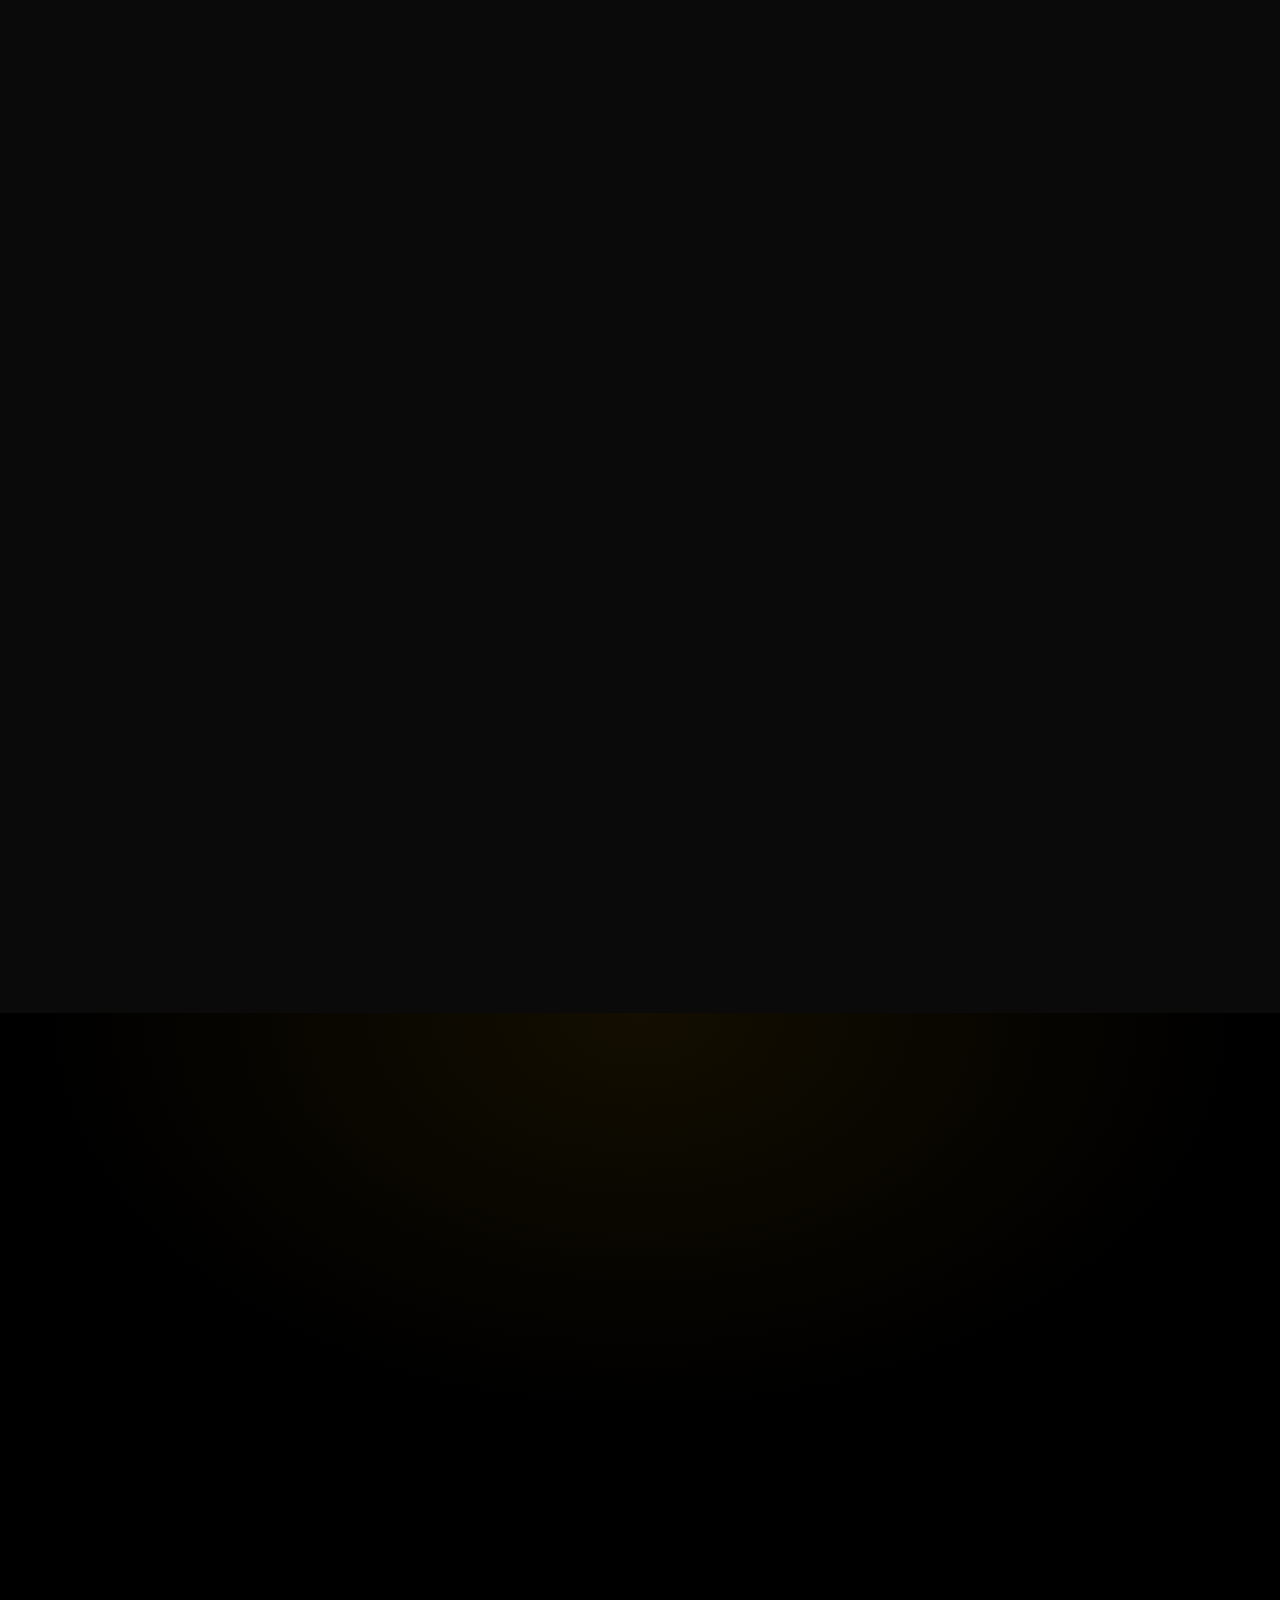
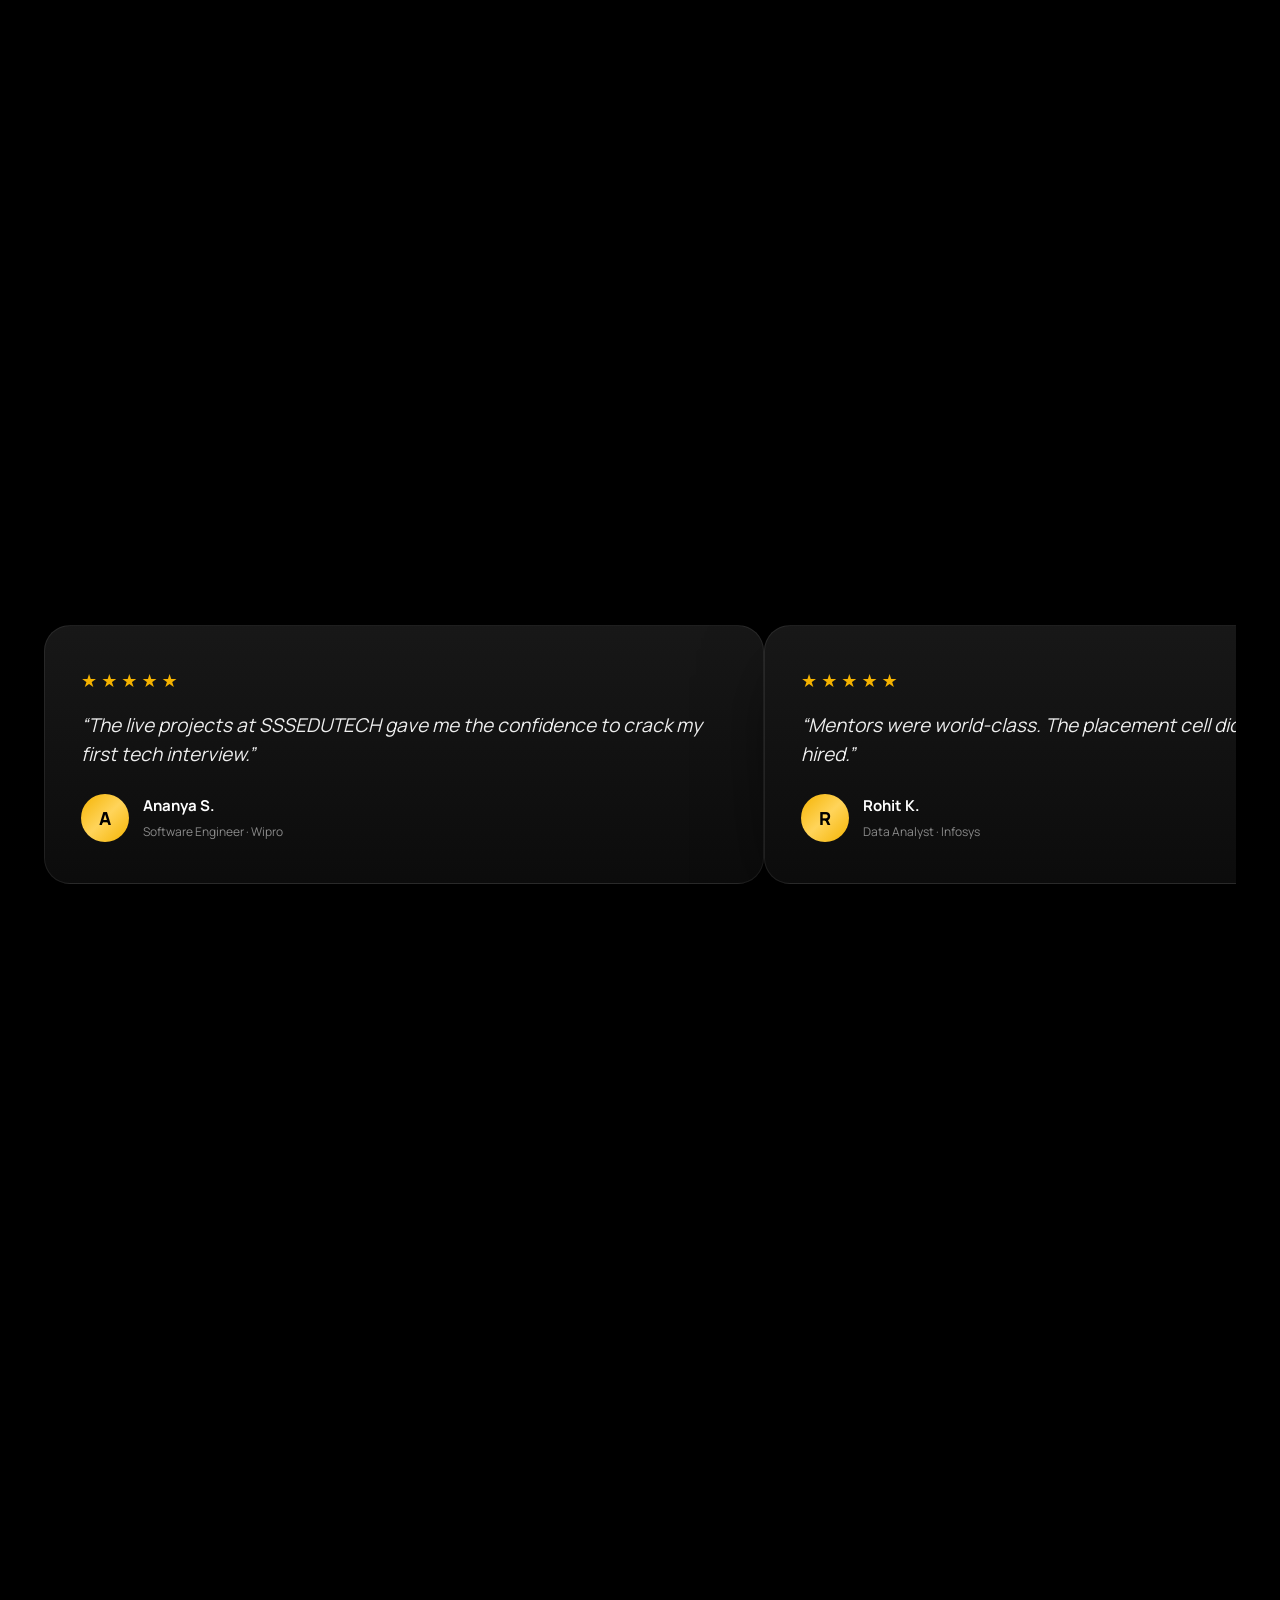
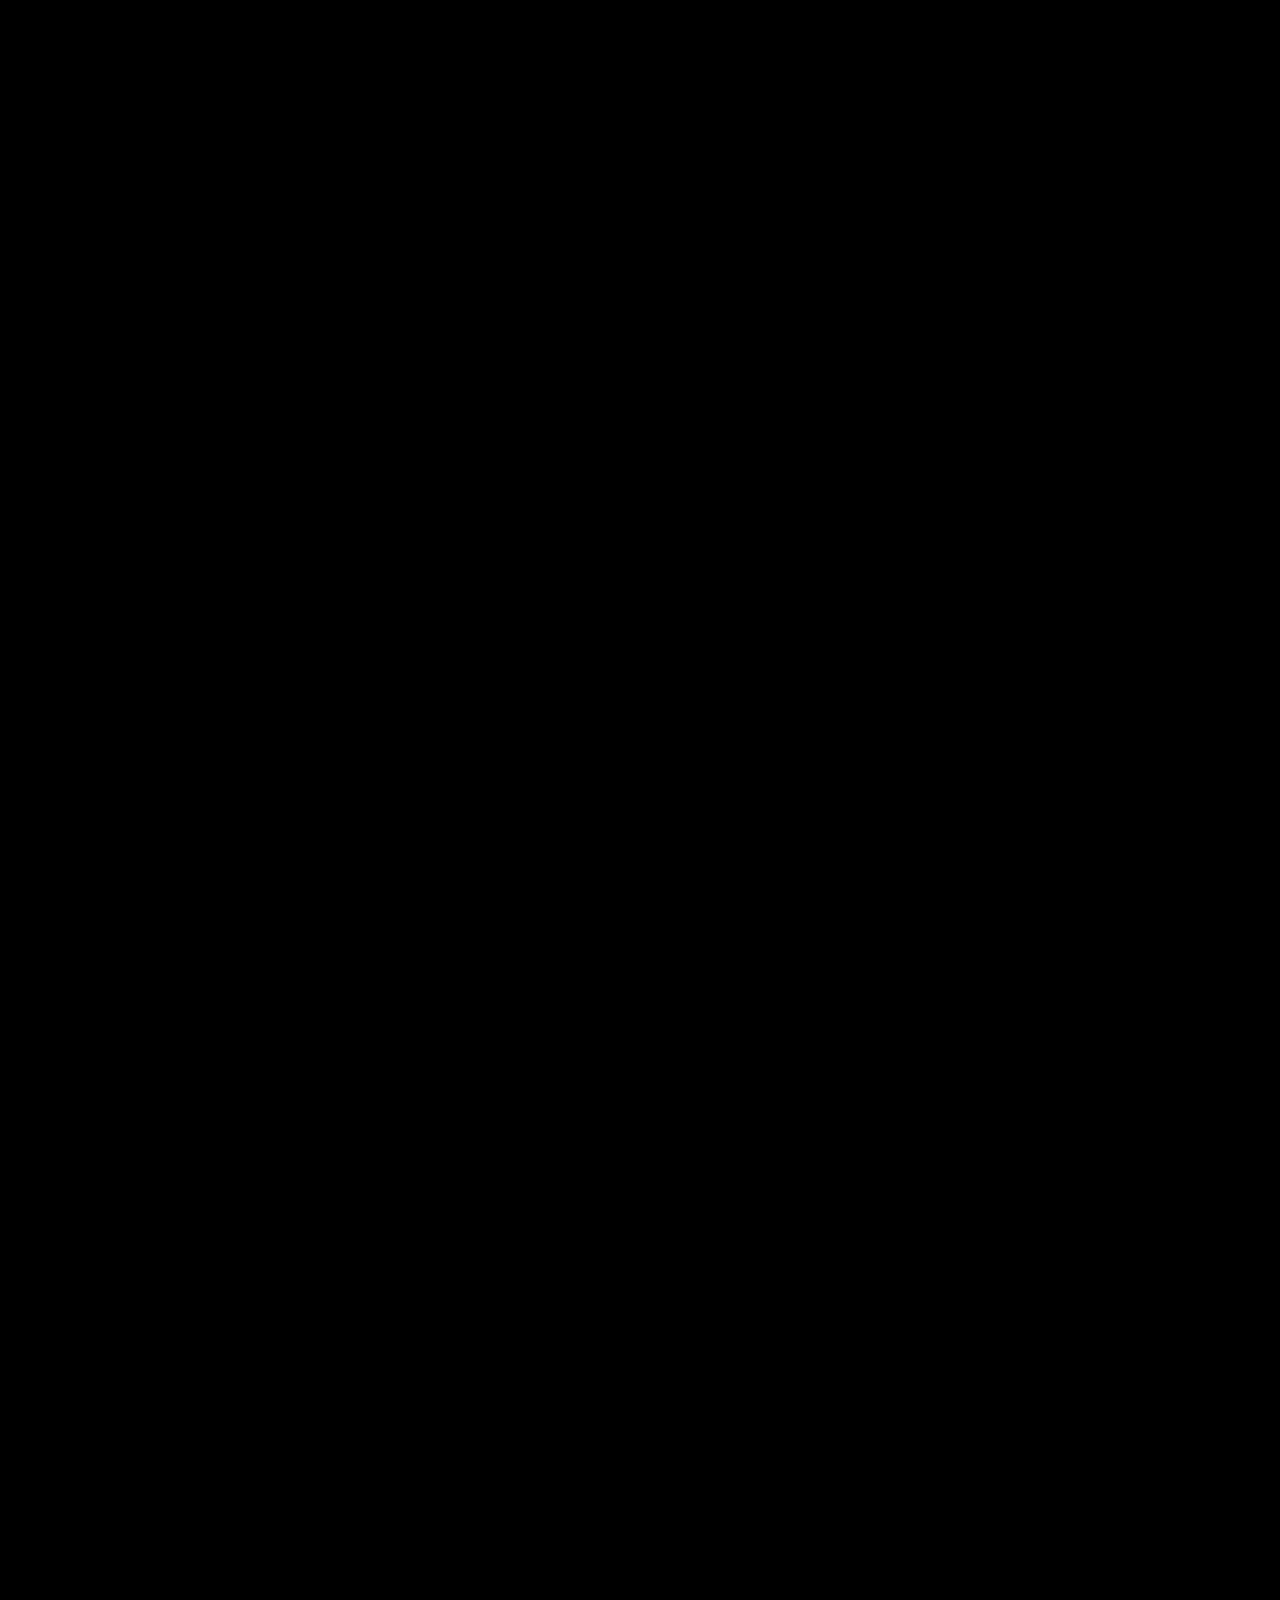
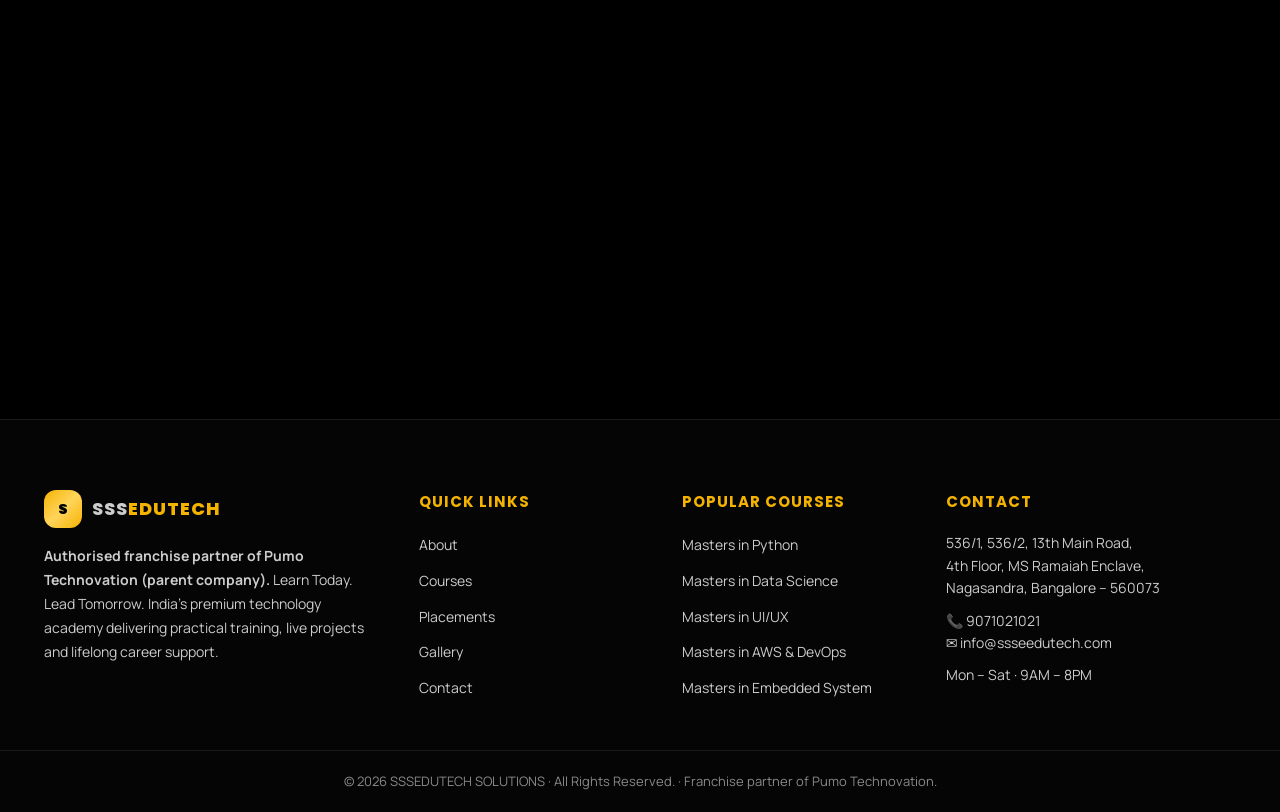
==== commit efef2927: "Update index.html with new franchise information" ====
--- a/index.html
+++ b/index.html
@@ -2,11 +2,11 @@
 <html lang="en">
 <head>
 <meta charset="utf-8">
-<meta name="viewport" content="width=device-width,initial-scale=1">
-<title>SSSEDUTECH SOLUTIONS —  Bangalore</title>
-<meta name="description" content="SSSEDUTECH SOLUTIONS is an AI Integrated Training Academy, offering industry-recognised certifications, live projects and 100% placement assistance in Bangalore.">
-<meta property="og:title" content="SSSEDUTECH SOLUTIONS —  Bangalore">
-<meta property="og:description" content="AI Integrated Training Academy. Industry certifications, live projects and 100% placement assistance.">
+<meta name="viewport" content="width=device-width, initial-scale=1">
+<title>SSSEDUTECH SOLUTIONS — Pumo Technovation Franchise, Bangalore</title>
+<meta name="description" content="SSSEDUTECH SOLUTIONS is an authorised franchise partner of Pumo Technovation, offering industry-recognised certifications, live projects and 100% placement assistance in Bangalore.">
+<meta property="og:title" content="SSSEDUTECH SOLUTIONS — Pumo Technovation Franchise, Bangalore">
+<meta property="og:description" content="Authorised franchise partner of Pumo Technovation in Bangalore. Industry certifications, live projects and 100% placement assistance.">
 <meta property="og:type" content="website">
 <meta name="twitter:card" content="summary_large_image">
 <link rel="icon" href="favicon.png">
@@ -43,12 +43,19 @@
         <li><a href="#franchise">Franchise</a></li>
         <li><a href="#courses">Courses</a></li>
         <li><a href="#placements">Placements</a></li>
-        <li><a href="#careers">Careers</a></li>
         <li><a href="#testimonials">Testimonials</a></li>
         <li><a href="#gallery">Gallery</a></li>
         <li><a href="#contact">Contact</a></li>
       </ul>
     </nav>
+    <button class="nav-cart" data-open-cart aria-label="Open cart">
+      <svg width="20" height="20" viewBox="0 0 24 24" fill="none" stroke="currentColor" stroke-width="2" stroke-linecap="round" stroke-linejoin="round" aria-hidden="true"><circle cx="9" cy="20" r="1.5"/><circle cx="18" cy="20" r="1.5"/><path d="M2 3h3l2.7 12.4a2 2 0 0 0 2 1.6h8.1a2 2 0 0 0 2-1.5L22 7H6"/></svg>
+      <span class="cart-count" hidden>0</span>
+    </button>
+    <button class="nav-acct" id="acctBtn" data-open-account aria-label="Student login or account">
+      <svg width="18" height="18" viewBox="0 0 24 24" fill="none" stroke="currentColor" stroke-width="2" stroke-linecap="round" stroke-linejoin="round" aria-hidden="true"><circle cx="12" cy="8" r="4"/><path d="M4 21a8 8 0 0 1 16 0"/></svg>
+      <span id="acctLabel">Login</span>
+    </button>
     <a href="#contact" class="nav-cta ripple">Enroll Now</a>
     <button id="hamburger" aria-label="Open menu" aria-expanded="false">
       <span></span><span></span><span></span>
@@ -66,11 +73,11 @@
   </div>
   <div class="container hero-inner">
     <div class="hero-copy reveal">
-      <span class="chip"><span class="dot"></span> AI Integrated Training Academy</span>
+      <span class="chip"><span class="dot"></span> Authorised Franchise of Pumo Technovation</span>
       <h1>Build Your Career With <span class="grad">Industry Ready</span> Skills</h1>
       <p class="hero-sub">Learn. Build. Get Placed.</p>
       <p class="hero-desc">SSSEDUTECH SOLUTIONS is an advanced technology academy helping students become industry-ready through practical training, live projects, and dedicated placement support.</p>
-      <p class="hero-franchise"><strong>SSSEDUTECH SOLUTIONS </strong></p>
+      <p class="hero-franchise"><strong>SSSEDUTECH SOLUTIONS is an official franchise partner of Pumo Technovation</strong> — the parent company. Every course, certification and placement framework you learn here is powered by Pumo Technovation’s curriculum, while admissions and support are handled directly by SSSEDUTECH SOLUTIONS.</p>
       <div class="hero-typing">
         I want to master <span id="typing" class="grad"></span><span class="caret">|</span>
       </div>
@@ -84,104 +91,20 @@
         <div><strong data-count="50">0</strong><span>Hiring Partners</span></div>
       </div>
     </div>
-    <div class="hero-careers reveal" id="careers">
-      <div class="career-panel-head">
-        <span class="career-eyebrow"><span class="dot"></span>200%PLACEMENT OPPORTUNITIES</span>
-        <h2 id="careerTitle">Who can Apply?</h2>
-        <h id="careerSubtitle">Freshers<br></h>
-        <h id="careerSubtitle">working professionals<br></h>
-        <h id="careerSubtitle">Restart with confidence<br></h>
-        <h id="careerSubtitle">Looking to start carrer in IT<br></h>
-        <h id="careerSubtitle">Carrer gap candidates<br></h>
-      </div>
-
-      <!-- Step 1: sector chooser -->
-      <div class="career-sectors" id="careerSectors">
-        <button type="button" class="career-sector" data-sector="it">
-          <span class="career-icon">⌘</span>
-          <span class="career-info"><h3>IT JOBS</h3><p>Training &amp; Placement</p></span>
-          <span class="career-arrow" aria-hidden="true">→</span>
-        </button>
-        <button type="button" class="career-sector" data-sector="nonit">
-          <span class="career-icon">⚕</span>
-          <span class="career-info"><h3>NON_IT JOBS</h3><p>Training &amp; Placement</p></span>
-          <span class="career-arrow" aria-hidden="true">→</span>
-        </button>
-      </div>
-
-      <!-- Step 2a: IT JOBS -->
-      <div class="career-sector-panel" id="sector-it" data-title="IT JOBS" data-subtitle="Build Your Career in IT Training." hidden>
-        <div class="career-openings">
-          <article class="career-opening">
-            <div class="career-icon">⌘</div>
-            <div class="career-info">
-              <h3>Java Full Stack Trainer</h3>
-              <p>Training &amp; Placement <span>•</span> Full-time</p>
-            </div>
-            <button class="career-apply" type="button" data-apply-role="Java Full Stack Trainer">Apply <span aria-hidden="true">↗</span></button>
-          </article>
-          <article class="career-opening">
-            <div class="career-icon">❄</div>
-            <div class="career-info">
-              <h3>Snowflake Data Engineer</h3>
-              <p>Training &amp; Placement <span>•</span> Full-time</p>
-            </div>
-            <button class="career-apply" type="button" data-apply-role="Snowflake Data Engineer">Apply <span aria-hidden="true">↗</span></button>
-          </article>
-          <article class="career-opening">
-            <div class="career-icon">🐍</div>
-            <div class="career-info">
-              <h3>Python Full Stack Developer</h3>
-              <p>Training &amp; Placement <span>•</span> Full-time</p>
-            </div>
-            <button class="career-apply" type="button" data-apply-role="Python Full Stack Developer">Apply <span aria-hidden="true">↗</span></button>
-          </article>
-          <article class="career-opening">
-            <div class="career-icon">⚙</div>
-            <div class="career-info">
-              <h3>DevOps Engineer</h3>
-              <p>Training &amp; Placement <span>•</span> Full-time</p>
-            </div>
-            <button class="career-apply" type="button" data-apply-role="DevOps Engineer">Apply <span aria-hidden="true">↗</span></button>
-          </article>
-          <article class="career-opening">
-            <div class="career-icon">☁</div>
-            <div class="career-info">
-              <h3>Azure Data Engineer Trainer</h3>
-              <p>Training &amp; Placement <span>•</span> Full-time</p>
-            </div>
-            <button class="career-apply" type="button" data-apply-role="Azure Data Engineer Trainer">Apply <span aria-hidden="true">↗</span></button>
-          </article>
+    <div class="hero-art reveal">
+      <div class="orbit">
+        <div class="core">
+          <div class="core-inner">SSS<span>EDU</span></div>
         </div>
-      </div>
-            
-
-      <!-- Step 2b: NON_IT JOBS -->
-      <div class="career-sector-panel" id="sector-nonit" data-title="NON_IT JOBS" data-subtitle="Build Your Career in Medical Billing." hidden>
-        <div class="career-openings">
-          <article class="career-opening">
-            <div class="career-icon">⚕</div>
-            <div class="career-info">
-              <h3>Medical Coding And Billing</h3>
-              <p>Training &amp; Placement <span>•</span> Full-time</p>
-            </div>
-            <button class="career-apply" type="button" data-apply-role="Medical Coding And Billing">Apply <span aria-hidden="true">↗</span></button>
-          </article>
-          <article class="career-opening">
-            <div class="career-icon">◎</div>
-            <div class="career-info">
-              <h3>Student Counsellor</h3>
-              <p>Training &amp; Placement <span>•</span> Full-time</p>
-            </div>
-            <button class="career-apply" type="button" data-apply-role="Student Counsellor">Apply <span aria-hidden="true">↗</span></button>
-          </article>
-        </div>
-      </div>
-
-      <div class="career-panel-footer">
-        <button type="button" class="career-back" id="careerBack" hidden><span aria-hidden="true">←</span>BACK</button>
-        <span>Don't see your role? Send us your profile.</span>
-        <button type="button" class="career-send-cv" data-apply-role="General Application">Send Your CV <span aria-hidden="true">→</span></button>
+        <div class="ring ring-1"></div>
+        <div class="ring ring-2"></div>
+        <div class="ring ring-3"></div>
+        <span class="tag t1">Python</span>
+        <span class="tag t2">AWS</span>
+        <span class="tag t3">UI/UX</span>
+        <span class="tag t4">VLSI</span>
+        <span class="tag t5">Data</span>
+        <span class="tag t6">CAD</span>
       </div>
     </div>
   </div>
@@ -282,12 +205,11 @@
     <div class="section-head reveal">
       <span class="eyebrow">Programs</span>
       <h2>Explore <span class="grad">80+ Career Programs</span></h2>
-      <p>Search across categories or scroll through our full curriculum.</p>
+      <p>Choose a section, then pick a program to see its roadmap, fee structure and how to enrol.</p>
       <div class="search-wrap">
         <input id="courseSearch" type="search" placeholder="Search a course (e.g. Python, AWS, Embedded)…" aria-label="Search courses" />
         <span class="search-ico">🔍</span>
       </div>
-      <div class="chips" id="catChips"></div>
     </div>
     <div id="courseCategories"></div>
     <p id="noResults" class="no-results" hidden>No courses matched your search.</p>
@@ -459,9 +381,9 @@
     <div class="contact-grid">
       <div class="contact-card reveal">
         <h3>Get in touch</h3>
-        <p class="c-line"><span>📞</span> <a href="tel:9916973287">9916973287</a></p>
-        <p class="c-line"><span>✉️</span> <a href="mailto:sssedutechsolutions@gmail.com">sssedutechsolutions@gmail.com</a></p>
-        <p class="c-line"><span>⏰</span> Monday – Sunday · 10:00 AM – 10:00 PM </p>
+        <p class="c-line"><span>📞</span> <a href="tel:9071021021">9071021021</a></p>
+        <p class="c-line"><span>✉️</span> <a href="mailto:info@ssseedutech.com">info@ssseedutech.com</a></p>
+        <p class="c-line"><span>⏰</span> Monday – Saturday · 9:00 AM – 8:00 PM <br> Sunday - 10:00 AM - 2:00 PM</p>
         <p class="c-line addr"><span>📍</span> 536/1, 536/2, 13th Main Road, 4th Floor,<br/>MS Ramaiah Enclave, Nagasandra,<br/>Bangalore – 560073</p>
         <div class="socials">
           <a href="#" aria-label="Facebook" class="s-btn">f</a>
@@ -504,7 +426,6 @@
         <li><a href="#about">About</a></li>
         <li><a href="#courses">Courses</a></li>
         <li><a href="#placements">Placements</a></li>
-        <li><a href="#careers">Careers</a></li>
         <li><a href="#gallery">Gallery</a></li>
         <li><a href="#contact">Contact</a></li>
       </ul>
@@ -522,8 +443,8 @@
     <div>
       <h4>Contact</h4>
       <p>536/1, 536/2, 13th Main Road,<br/>4th Floor, MS Ramaiah Enclave,<br/>Nagasandra, Bangalore – 560073</p>
-      <p>📞 <a href="tel:9916973287">9916973287</a><br/>✉️ <a href="mailto:sssedutechsolutions@gmail.com">sssedutechsolutions@gmail.com</a></p>
-      <p>Monday – Sunday · 10:00 AM – 10:00 PM</p>
+      <p>📞 <a href="tel:9071021021">9071021021</a><br/>✉️ <a href="mailto:dhanachandran@ssseedutechsoultions.com">info@ssseedutech.com</a></p>
+      <p>Mon – Sat · 9AM – 8PM</p>
     </div>
   </div>
   <div class="footer-bar">
@@ -665,9 +586,6 @@
     <p class="co-note">In the print window choose “Save as PDF” to download the bill.</p>
   </div>
 </div>
-<div> id="invToast" class="toast" role="status" aria-live="polite">
-  
-</div>
 
 <div id="toast" class="toast" role="status" aria-live="polite"></div>
 
@@ -676,4 +594,3 @@
 <script src="account.js" defer></script>
 </body>
 </html>
-
--- a/style.css
+++ b/style.css
@@ -282,13 +282,15 @@
   .footer-grid{grid-template-columns:1fr 1fr;gap:32px}
   .masonry{columns:2}
 }
-@media(max-width:640px){
-  .section{padding:70px 0}
+@media(max-width:1240px){
   #nav-menu{position:fixed;top:70px;left:16px;right:16px;flex-direction:column;gap:4px;padding:20px;background:rgba(10,10,10,.95);backdrop-filter:blur(20px);border:1px solid var(--line);border-radius:20px;transform:translateY(-20px);opacity:0;pointer-events:none;transition:.3s}
   #nav-menu.open{transform:translateY(0);opacity:1;pointer-events:auto}
   #nav-menu a{display:block;padding:14px}
   #hamburger{display:flex}
   .nav-cta{display:none}
+}
+@media(max-width:640px){
+  .section{padding:70px 0}
   .about-grid,.why-grid,.course-grid,.p-grid,.counters{grid-template-columns:1fr}
   .footer-grid{grid-template-columns:1fr}
   .masonry{columns:1}
@@ -420,110 +422,6 @@
   .lb-nav { width: 42px; height: 42px; }
   .lb-prev { left: 8px; } .lb-next { right: 8px; }
 }
-
-
-
-
-/* Split hero: existing academy message + careers */
-.hero-inner{grid-template-columns:minmax(0,1fr) minmax(0,1fr);gap:42px}
-.hero-copy,.hero-careers{min-width:0}
-.hero-careers{
-  position:relative;
-  padding:clamp(24px,3vw,38px);
-  border:1px solid rgba(245,179,1,.24);
-  border-radius:var(--radius-lg);
-  background:linear-gradient(145deg,rgba(25,25,25,.96),rgba(8,8,8,.94));
-  box-shadow:0 24px 80px rgba(0,0,0,.38),inset 0 1px rgba(255,255,255,.04);
-  overflow:hidden;
-}
-.hero-careers::before{
-  content:"";position:absolute;width:240px;height:240px;right:-100px;top:-120px;
-  border-radius:50%;background:rgba(245,179,1,.13);filter:blur(40px);pointer-events:none;
-}
-.career-panel-head,.career-openings,.career-panel-footer,.career-note{position:relative}
-.career-eyebrow{display:inline-flex;align-items:center;gap:9px;font-size:11px;letter-spacing:1.6px;font-weight:800;color:var(--gold);margin-bottom:14px}
-.career-eyebrow .dot{width:8px;height:8px;border-radius:50%;background:var(--gold);box-shadow:0 0 14px rgba(245,179,1,.8)}
-.career-panel-head h2{font-family:'Poppins';font-size:clamp(26px,3vw,39px);line-height:1.15;letter-spacing:-.03em;margin-bottom:12px}
-.career-panel-head>p{color:var(--muted);font-size:14px;line-height:1.7;margin-bottom:24px;max-width:490px}
-.career-openings{display:grid;gap:11px}
-.career-opening{display:flex;align-items:center;gap:13px;padding:15px 13px;border:1px solid var(--line);background:rgba(255,255,255,.035);border-radius:14px;transition:border-color .25s,transform .25s,background .25s}
-.career-opening:hover{border-color:rgba(245,179,1,.42);background:rgba(245,179,1,.055);transform:translateY(-2px)}
-.career-icon{flex:0 0 42px;width:42px;height:42px;display:grid;place-items:center;border-radius:12px;background:var(--grad-soft);color:var(--gold);font-size:23px;font-weight:800}
-.career-info{flex:1;min-width:0}
-.career-info h3{font-size:14px;line-height:1.35;font-weight:800;margin-bottom:4px}
-.career-info p{font-size:11px;color:var(--muted2);line-height:1.5}
-.career-info p span{color:var(--gold);padding:0 3px}
-.career-apply{display:inline-flex;align-items:center;gap:5px;white-space:nowrap;color:var(--gold);font-size:12px;font-weight:800;padding:8px 10px;border-radius:9px;background:rgba(245,179,1,.08);transition:background .2s}
-.career-apply:hover{background:rgba(245,179,1,.17)}
-.career-panel-footer{display:flex;align-items:center;justify-content:space-between;gap:12px;margin-top:19px;padding-top:17px;border-top:1px solid var(--line);font-size:11px;color:var(--muted)}
-.career-panel-footer a{color:var(--gold);font-weight:800;white-space:nowrap}
-.career-panel-footer a span{font-size:16px;margin-left:4px}
-.career-note{margin-top:14px;color:var(--muted2);font-size:10px;line-height:1.5}
-@media(max-width:1024px){
-  .hero-inner{grid-template-columns:1fr;text-align:left;gap:30px}
-  .hero-copy .chip{margin-inline:0}
-  .hero-desc{margin-inline:0}
-  .hero-cta,.hero-stats{justify-content:flex-start}
-  .hero-careers{max-width:760px;width:100%;margin:0 auto}
-}
-@media(max-width:640px){
-  .hero{padding-top:115px}
-  .hero-careers{padding:22px 16px}
-  .career-panel-head h2{font-size:29px}
-  .career-opening{gap:10px;padding:12px 10px}
-  .career-icon{flex-basis:36px;width:36px;height:36px}
-  .career-info h3{font-size:12px}
-  .career-info p{font-size:10px}
-  .career-apply{font-size:11px;padding:7px}
-  .career-panel-footer{align-items:flex-start;flex-direction:column}
-}
-
-
-/* ===== Careers application form ===== */
-.career-apply,.career-send-cv{font:inherit;cursor:pointer}
-.career-send-cv{border:0;background:none;color:var(--gold);font-weight:800;display:inline-flex;align-items:center;gap:8px}
-.career-send-cv:hover{color:#fff}
-.application-modal[hidden]{display:none}
-.application-modal{position:fixed;inset:0;z-index:10050;display:flex;align-items:center;justify-content:center;padding:22px}
-.application-backdrop{position:absolute;inset:0;background:rgba(0,0,0,.82);backdrop-filter:blur(9px)}
-.application-dialog{position:relative;width:min(760px,100%);max-height:min(90vh,900px);overflow-y:auto;padding:clamp(24px,4vw,42px);border:1px solid rgba(245,179,1,.3);border-radius:24px;background:linear-gradient(145deg,#171717,#080808);box-shadow:0 30px 100px rgba(0,0,0,.65)}
-.application-close{position:absolute;top:14px;right:16px;width:42px;height:42px;border:1px solid var(--line);border-radius:50%;font-size:28px;color:#fff;background:rgba(255,255,255,.04)}
-.application-close:hover{background:rgba(255,255,255,.12)}
-.application-dialog h2{font:800 clamp(28px,4vw,40px)/1.15 'Poppins',sans-serif;margin:5px 44px 10px 0}
-.application-intro{color:var(--muted);font-size:14px;margin-bottom:24px;max-width:620px}
-.application-fields{display:grid;grid-template-columns:repeat(2,minmax(0,1fr));gap:16px}
-.application-fields label{display:flex;flex-direction:column;gap:7px;color:#eee;font-size:13px;font-weight:700;min-width:0}
-.application-fields input,.application-fields select,.application-fields textarea{width:100%;min-width:0;border:1px solid rgba(255,255,255,.15);border-radius:10px;background:#0d0d0d;color:#fff;padding:12px 13px;font:500 14px 'Manrope',sans-serif;outline:none}
-.application-fields input:focus,.application-fields select:focus,.application-fields textarea:focus{border-color:var(--gold);box-shadow:0 0 0 3px rgba(245,179,1,.12)}
-.application-fields input[type=file]{padding:10px;font-size:12px}
-.application-fields input[type=file]::file-selector-button{border:0;border-radius:7px;padding:8px 10px;margin-right:10px;background:var(--grad);font-weight:800;cursor:pointer}
-.application-fields textarea{resize:vertical}
-.application-fields small{font-size:11px;color:var(--muted2);font-weight:400}
-.application-full{grid-column:1/-1}
-.application-honeypot{position:absolute!important;left:-10000px!important;width:1px!important;height:1px!important;overflow:hidden!important}
-.application-privacy{font-size:11px;color:var(--muted2);margin:16px 0}
-.application-status{font-size:13px;margin:10px 0}
-.application-status.success{color:#8de6a5}
-.application-status.error{color:#ff9c9c}
-.application-submit{width:100%;justify-content:center;margin-top:4px}
-.application-submit:disabled{opacity:.6;cursor:wait}
-body.application-open{overflow:hidden}
-@media(max-width:600px){.application-modal{padding:10px}.application-dialog{padding:24px 17px;max-height:94vh;border-radius:18px}.application-fields{grid-template-columns:1fr;gap:13px}.application-full{grid-column:auto}.application-close{top:10px;right:10px}.application-dialog h2{font-size:29px}}
-
-
-/* Placement opportunities: sector chooser */
-.career-eyebrow{font-weight:100;font-size:20px;letter-spacing:2px}
-.career-sectors{display:grid;gap:12px}
-.career-sector{display:flex;align-items:center;gap:14px;width:100%;text-align:left;font:inherit;color:inherit;cursor:pointer;padding:18px 16px;border:1px solid var(--line);background:rgba(255,255,255,.035);border-radius:14px;transition:border-color .25s,transform .25s,background .25s}
-.career-sector:hover,.career-sector:focus-visible{border-color:rgba(245,179,1,.55);background:rgba(245,179,1,.07);transform:translateY(-2px);outline:none}
-.career-sector .career-info h3{font-size:17px;font-weight:900;letter-spacing:.3px}
-.career-sector .career-info p{font-size:12px}
-.career-arrow{color:var(--gold);font-size:22px;font-weight:800}
-.career-sector-panel:not([hidden]){animation:careerFade .3s ease}
-@keyframes careerFade{from{opacity:0;transform:translateY(8px)}to{opacity:1;transform:none}}
-.career-back{border:0;background:none;font:inherit;cursor:pointer;color:var(--gold);font-weight:800;font-size:12px;white-space:nowrap}
-.career-back:hover{color:#fff}
-.career-back[hidden],.career-sector-panel[hidden],.career-sectors[hidden]{display:none}
 
 
 
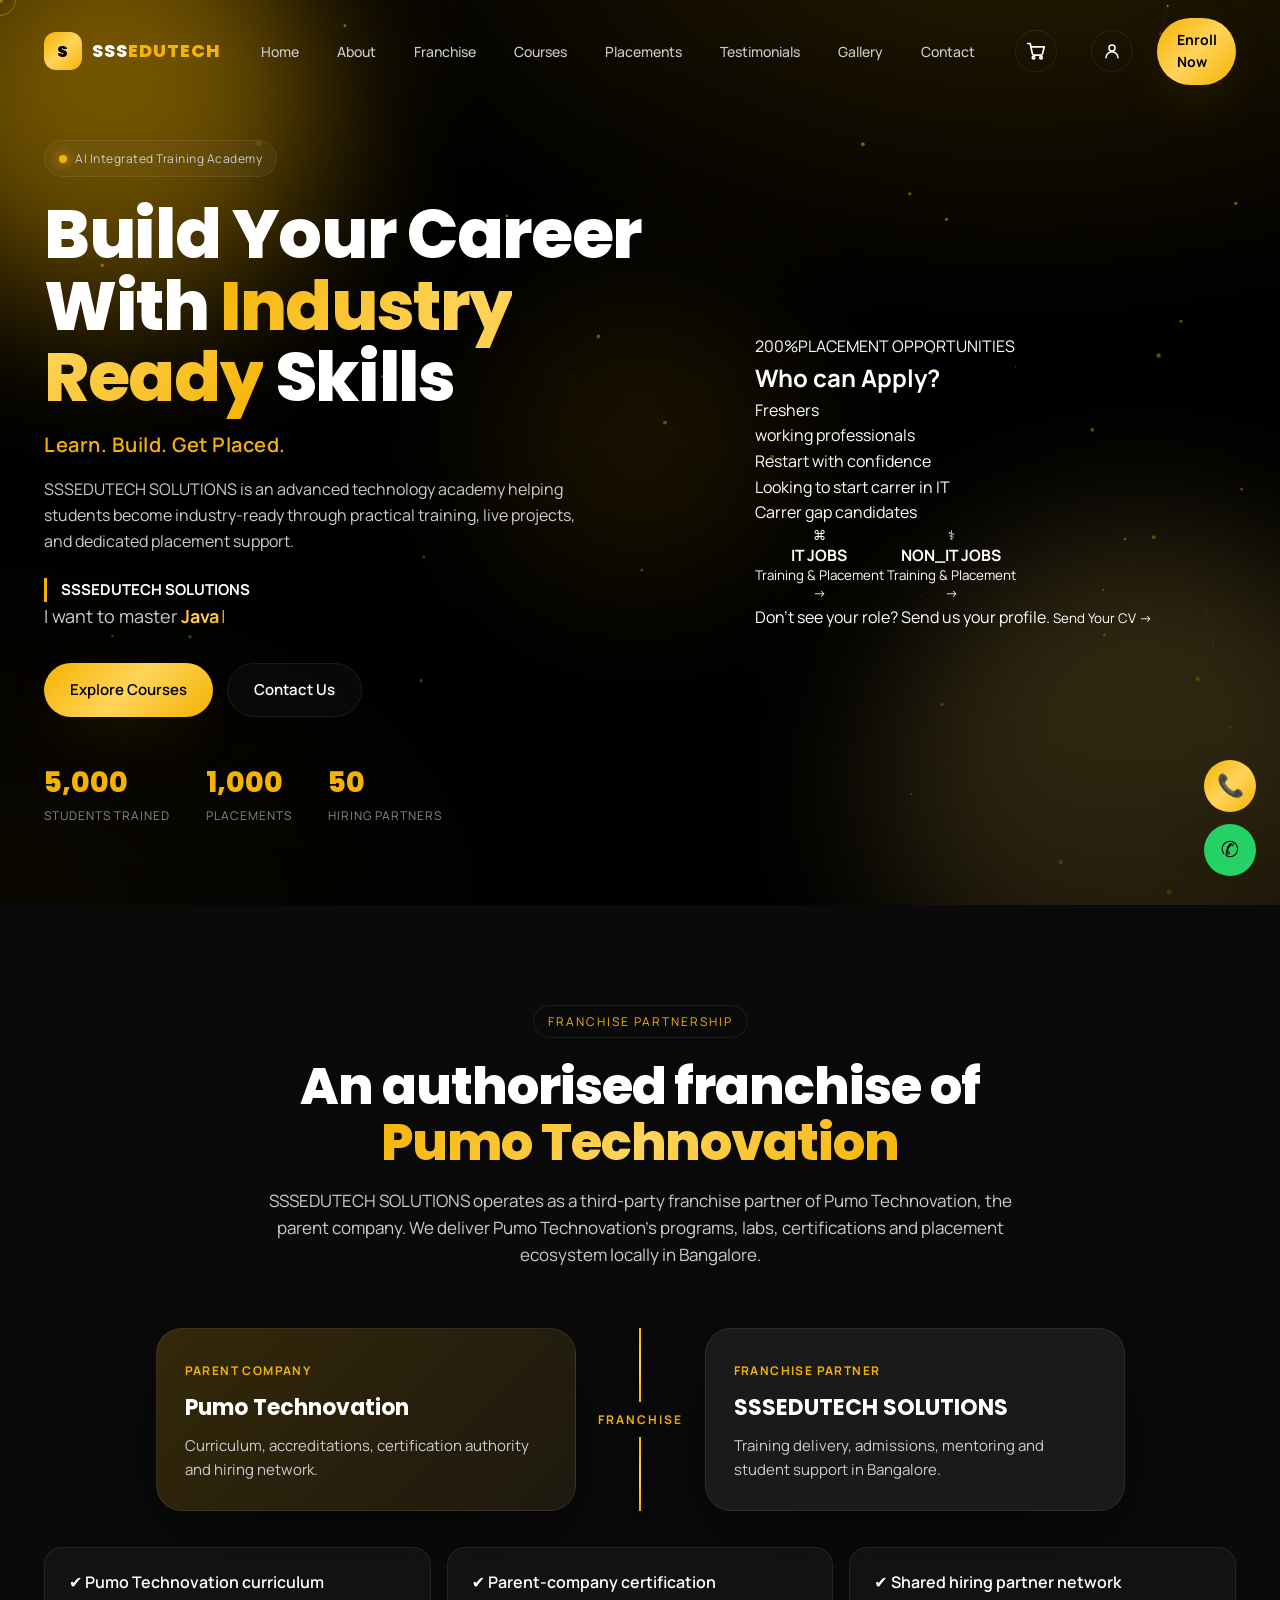
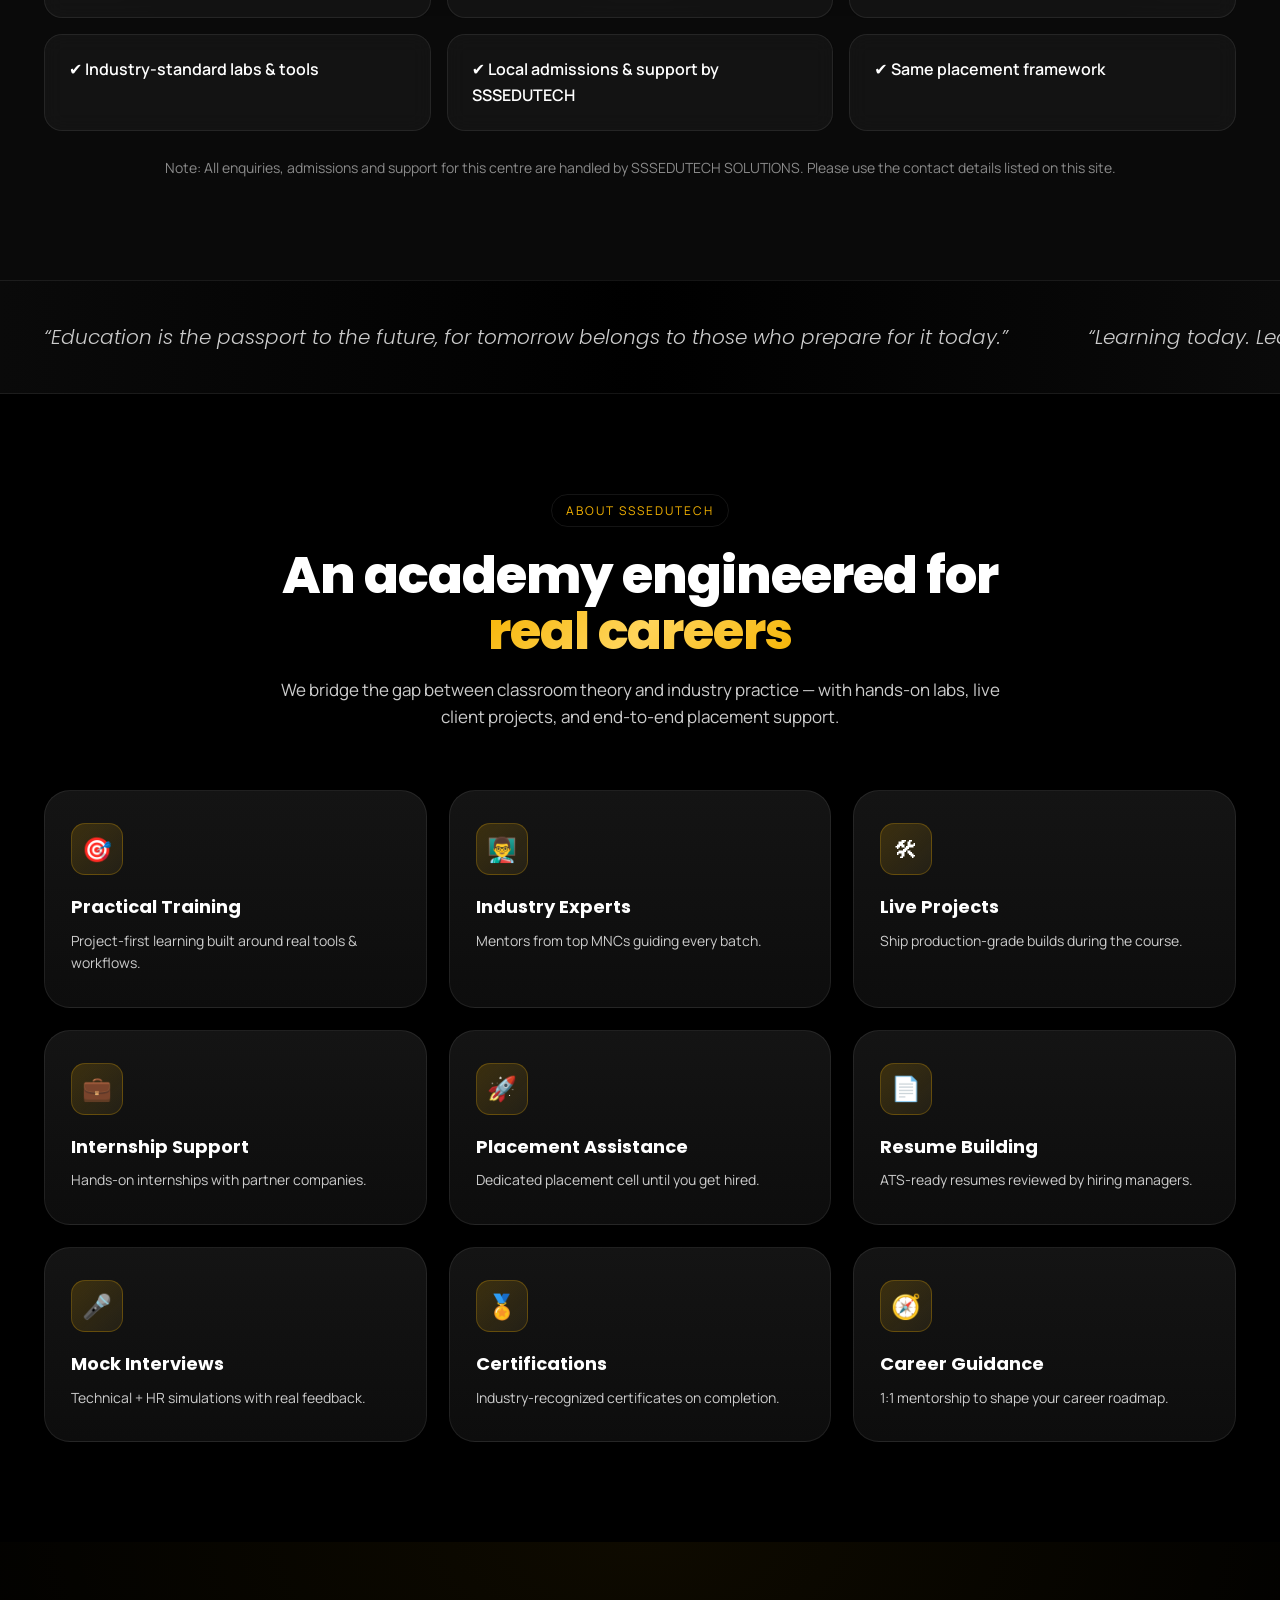
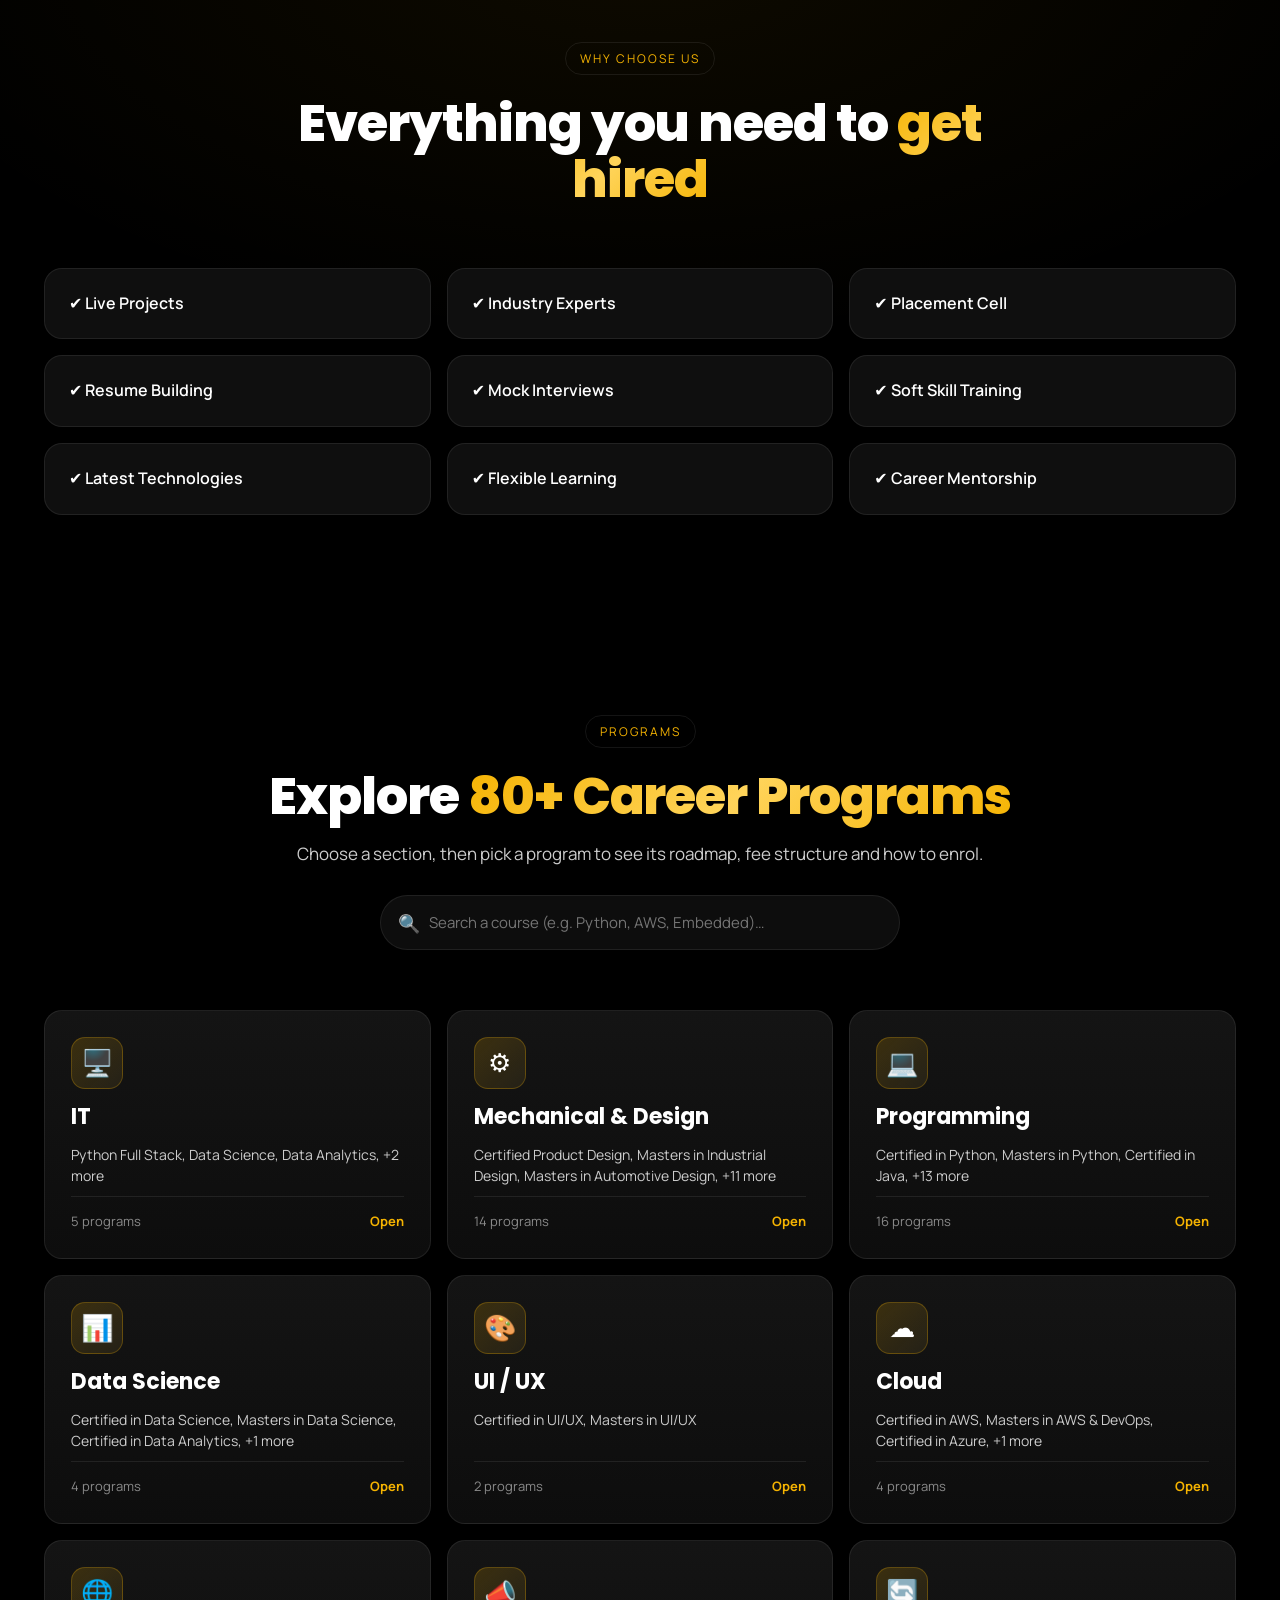
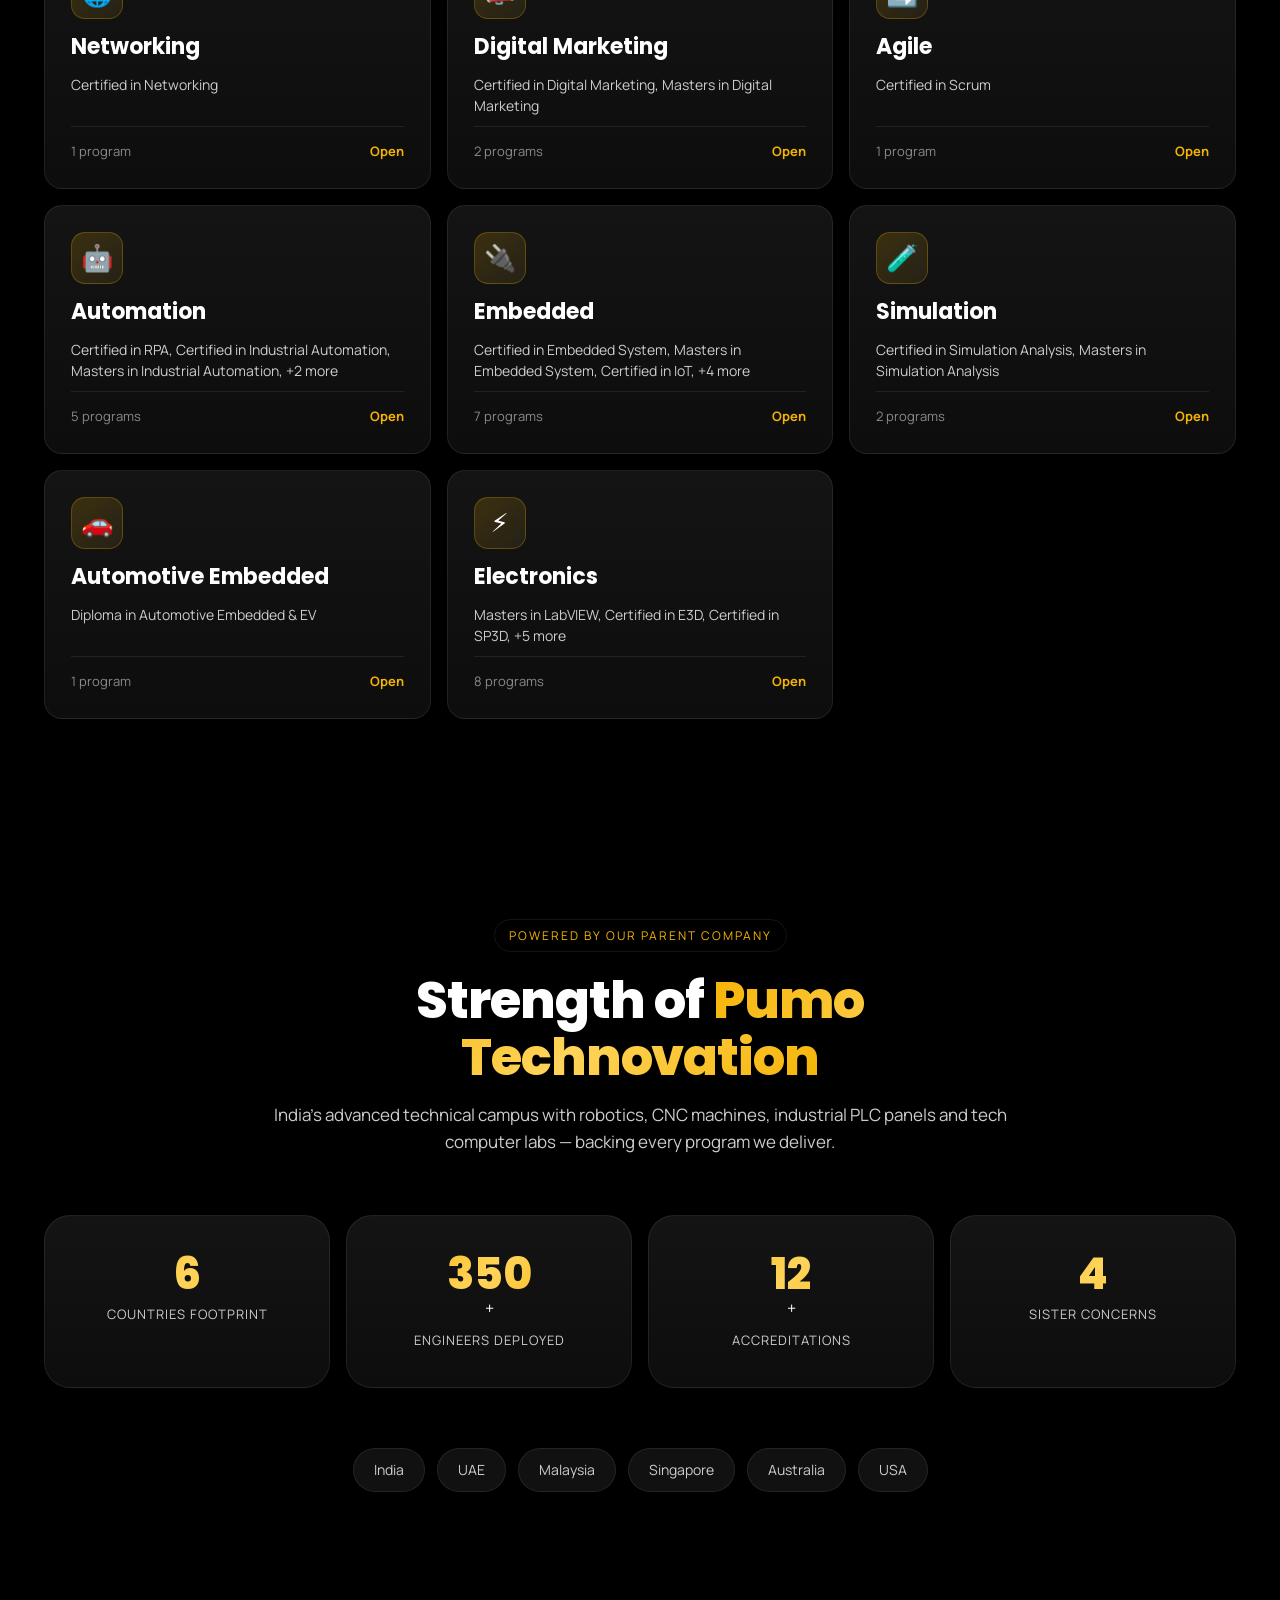
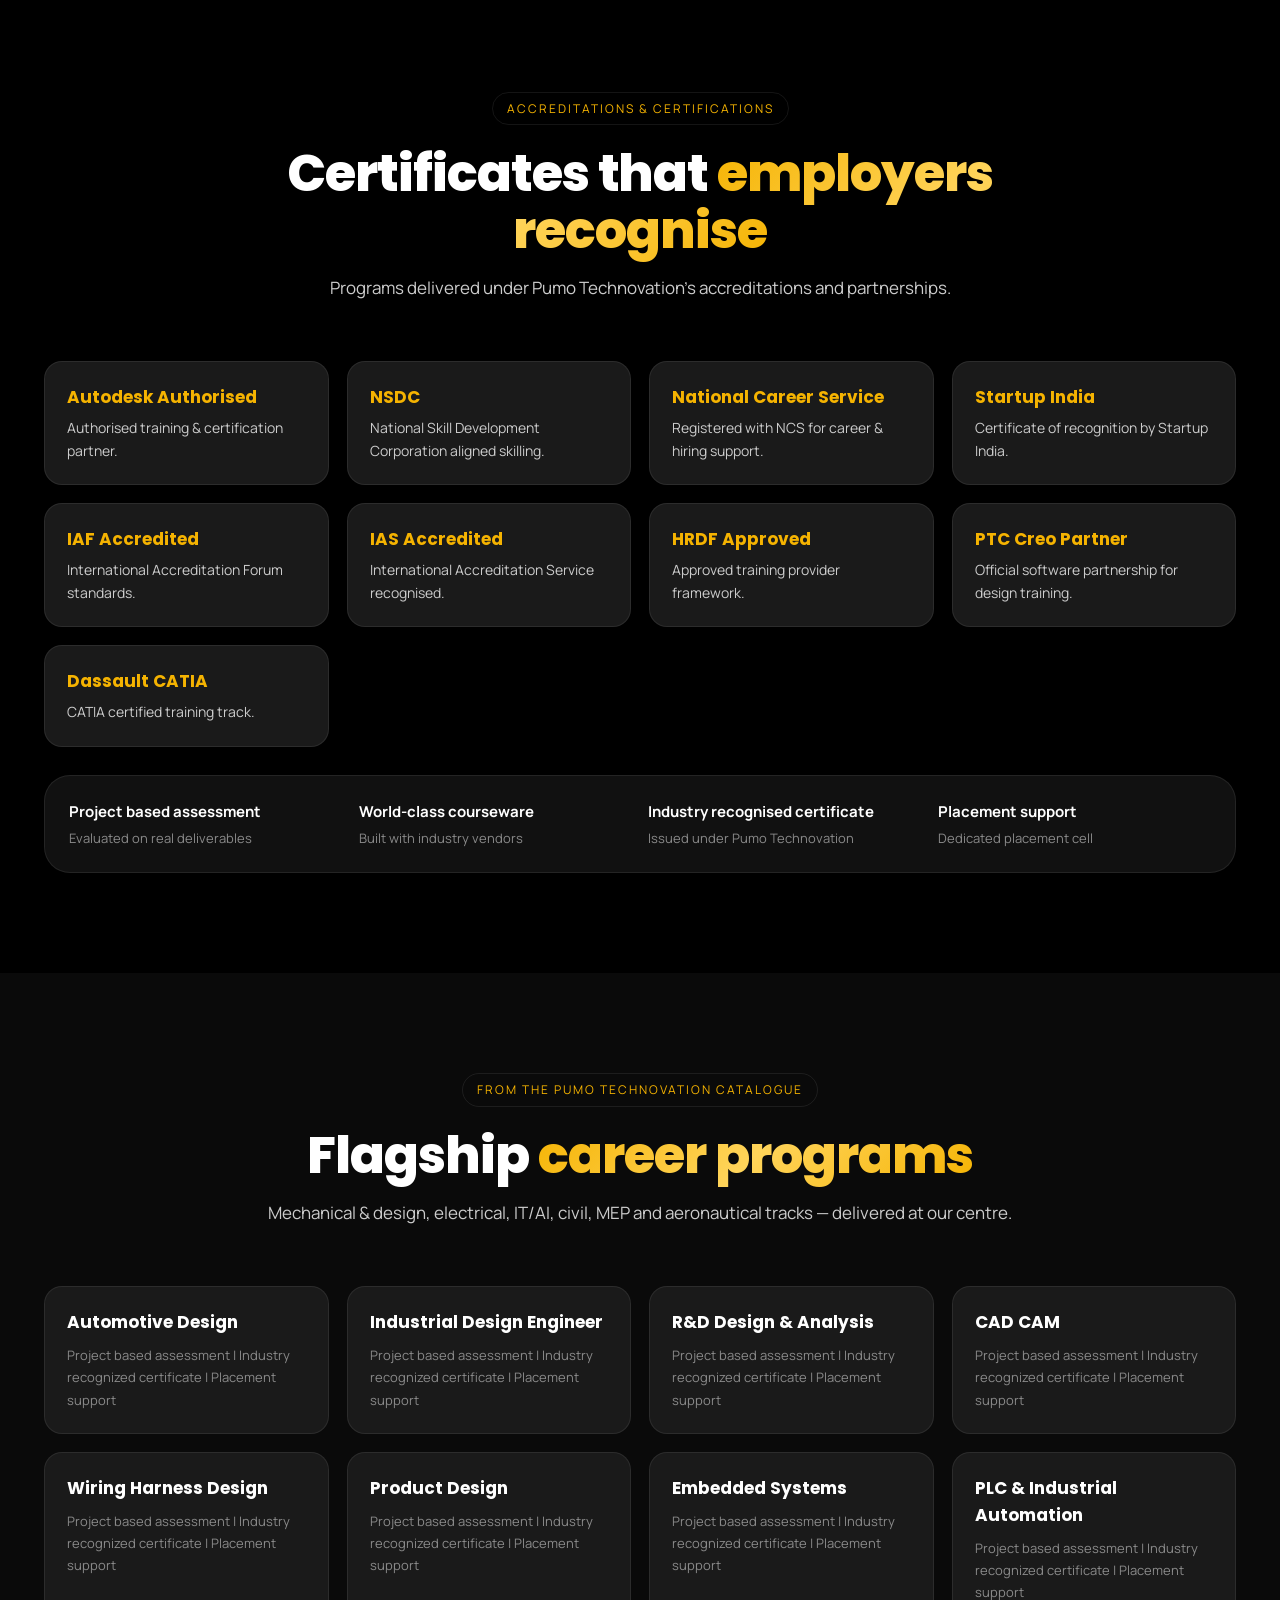
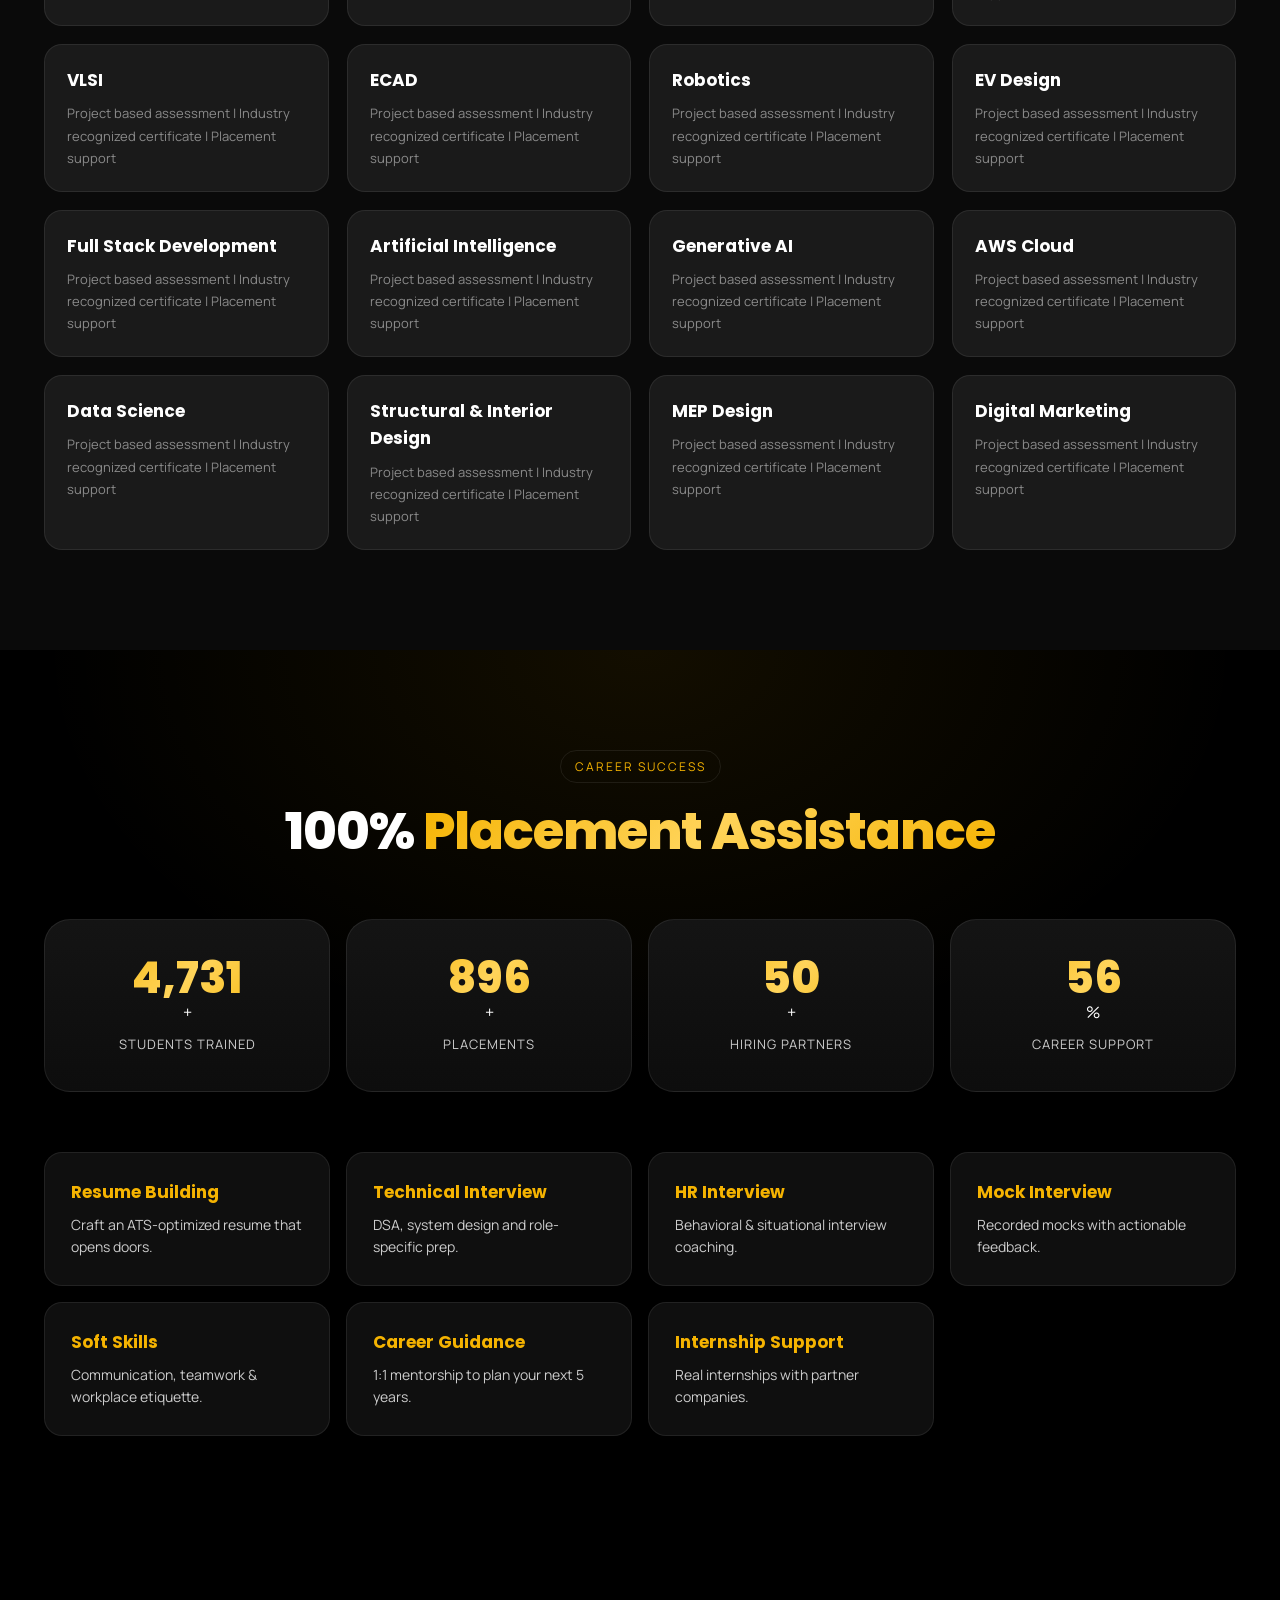
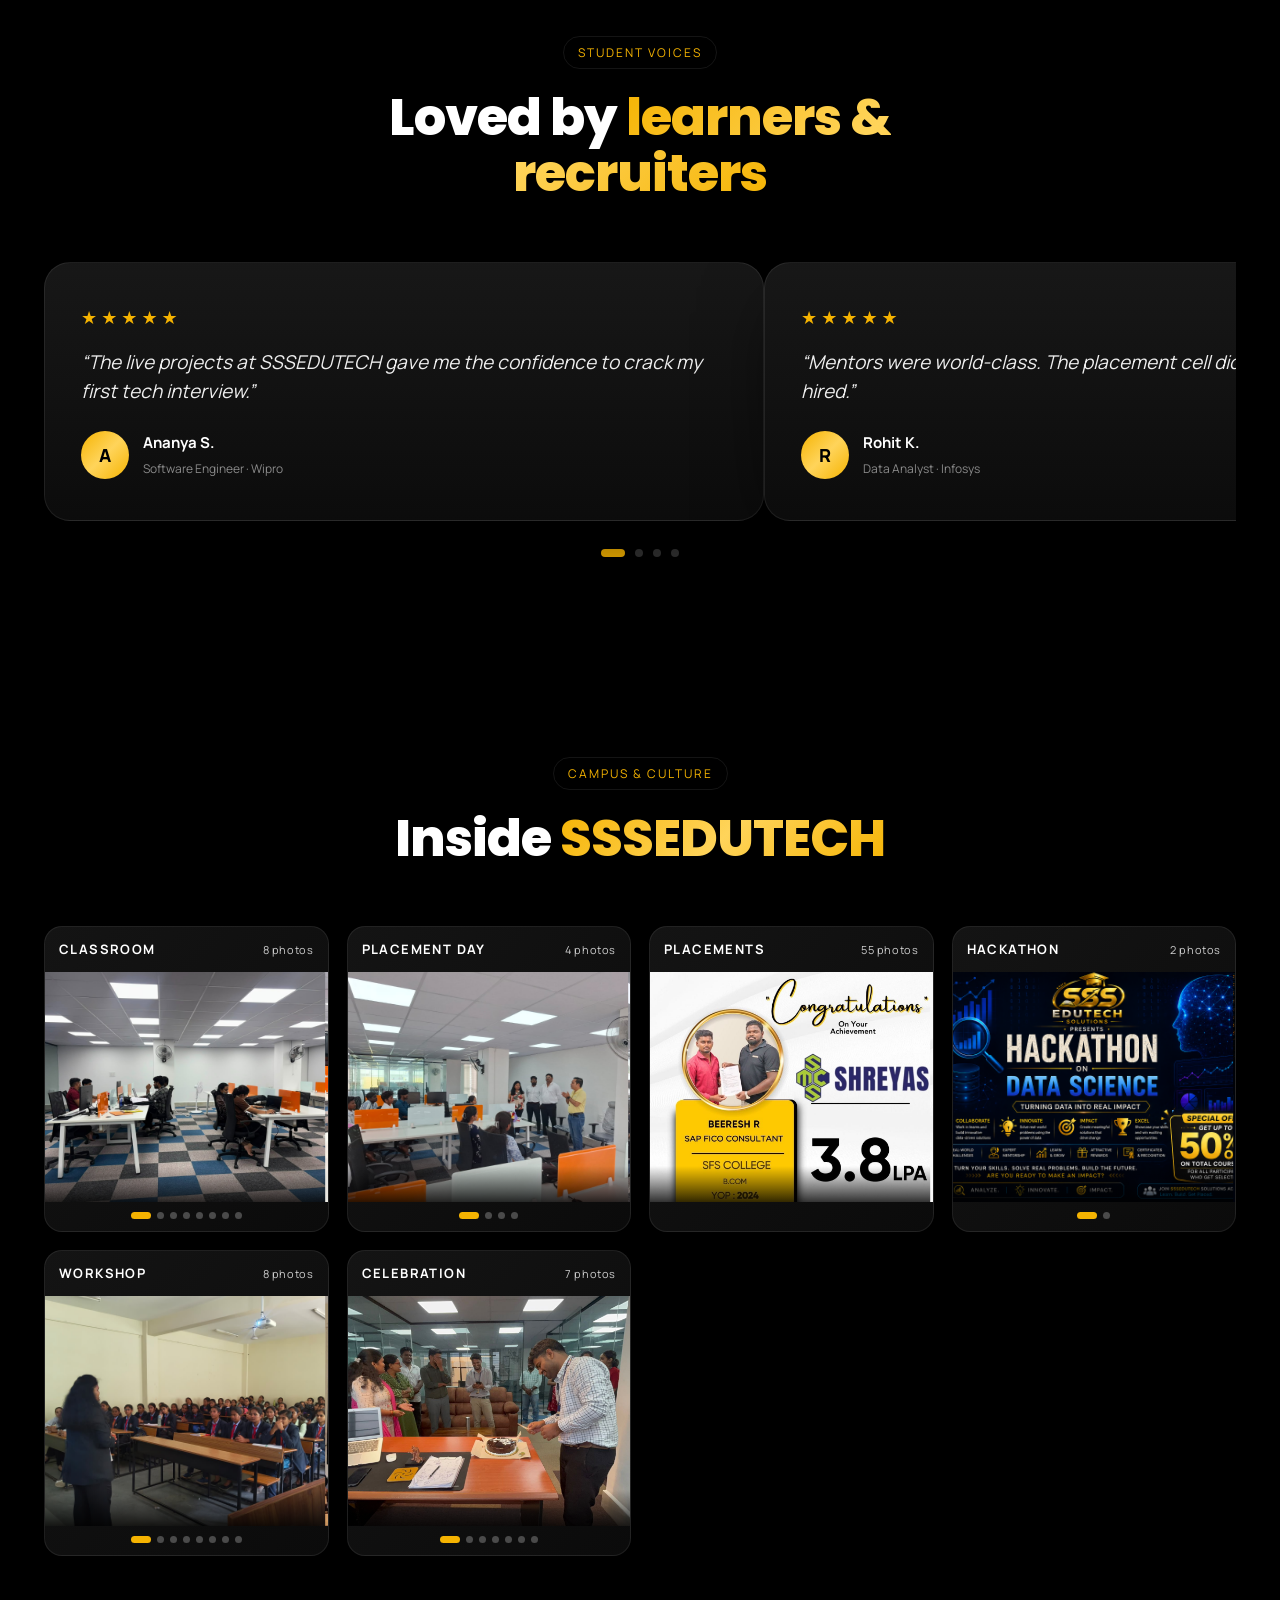
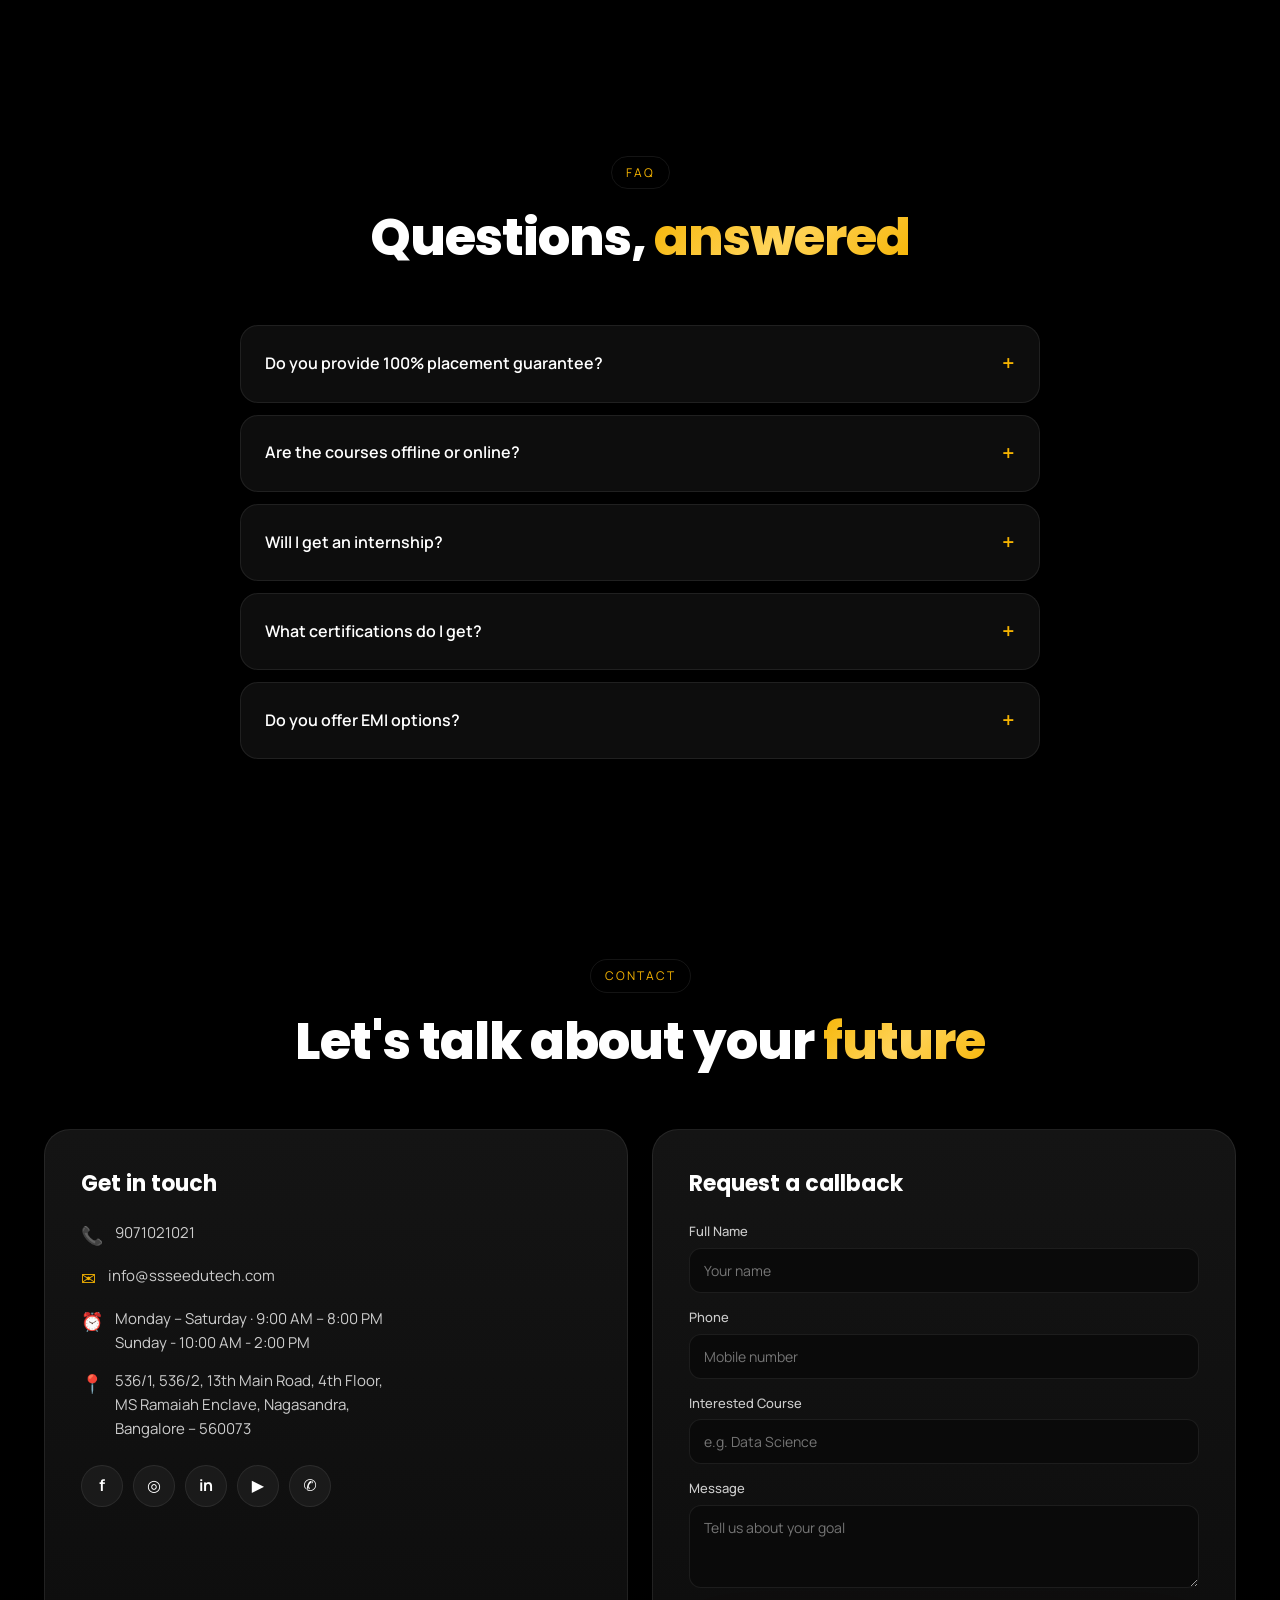
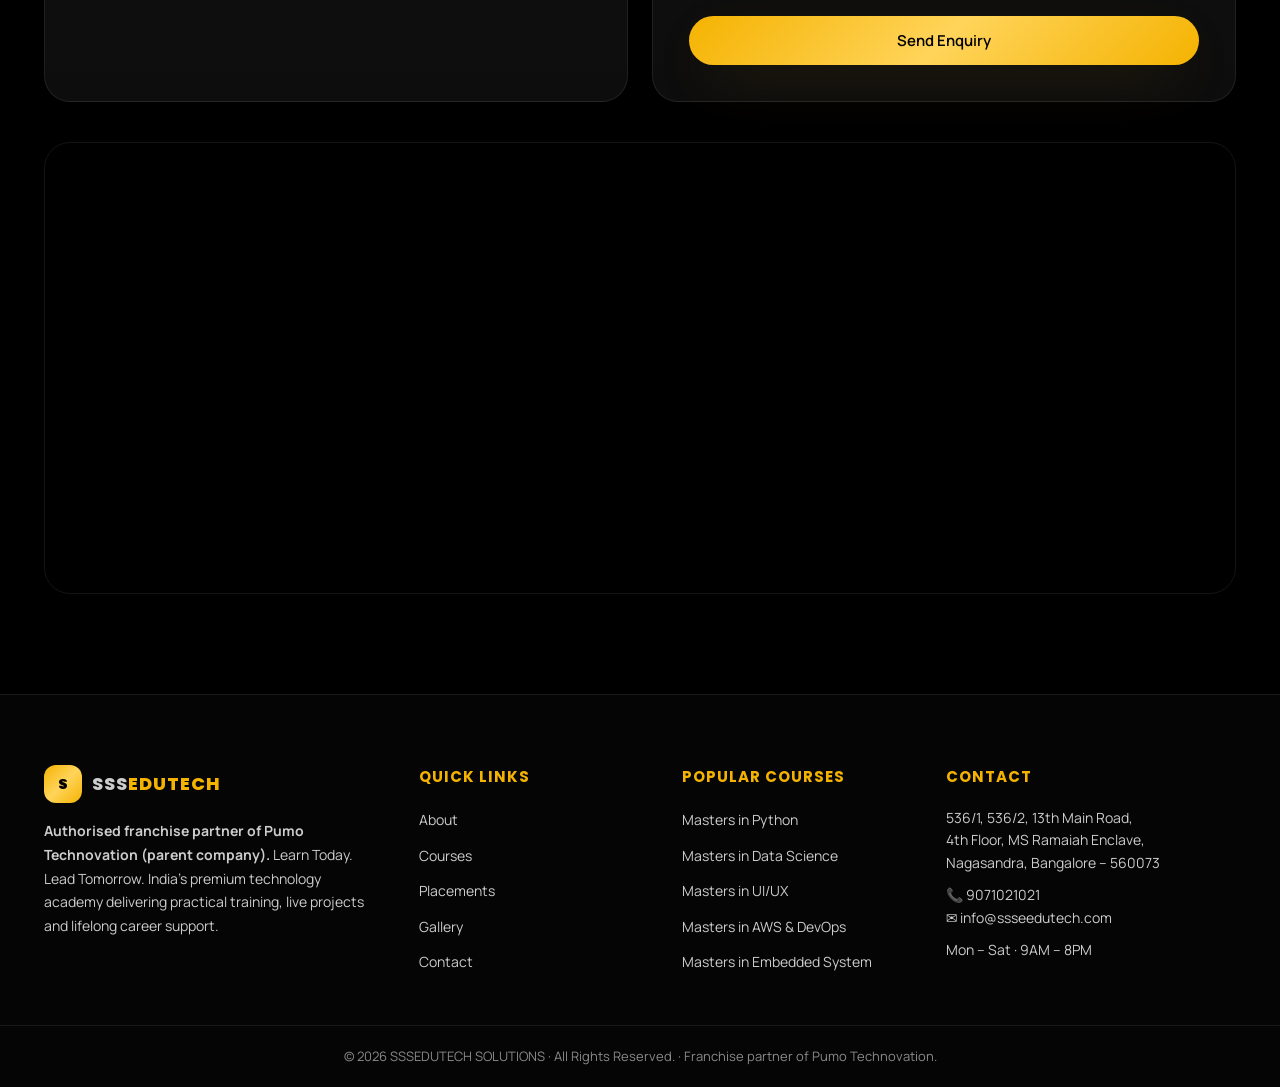
==== commit 8e04c487: "Revise franchise details and add career openings Updated franchise information and added career oppo" ====
--- a/index.html
+++ b/index.html
@@ -73,11 +73,11 @@
   </div>
   <div class="container hero-inner">
     <div class="hero-copy reveal">
-      <span class="chip"><span class="dot"></span> Authorised Franchise of Pumo Technovation</span>
+      <span class="chip"><span class="dot"></span> AI Integrated Training Academy</span>
       <h1>Build Your Career With <span class="grad">Industry Ready</span> Skills</h1>
       <p class="hero-sub">Learn. Build. Get Placed.</p>
       <p class="hero-desc">SSSEDUTECH SOLUTIONS is an advanced technology academy helping students become industry-ready through practical training, live projects, and dedicated placement support.</p>
-      <p class="hero-franchise"><strong>SSSEDUTECH SOLUTIONS is an official franchise partner of Pumo Technovation</strong> — the parent company. Every course, certification and placement framework you learn here is powered by Pumo Technovation’s curriculum, while admissions and support are handled directly by SSSEDUTECH SOLUTIONS.</p>
+      <p class="hero-franchise"><strong>SSSEDUTECH SOLUTIONS </strong></p>
       <div class="hero-typing">
         I want to master <span id="typing" class="grad"></span><span class="caret">|</span>
       </div>
@@ -91,20 +91,104 @@
         <div><strong data-count="50">0</strong><span>Hiring Partners</span></div>
       </div>
     </div>
-    <div class="hero-art reveal">
-      <div class="orbit">
-        <div class="core">
-          <div class="core-inner">SSS<span>EDU</span></div>
+    <div class="hero-careers reveal" id="careers">
+      <div class="career-panel-head">
+        <span class="career-eyebrow"><span class="dot"></span>200%PLACEMENT OPPORTUNITIES</span>
+        <h2 id="careerTitle">Who can Apply?</h2>
+        <h id="careerSubtitle">Freshers<br></h>
+        <h id="careerSubtitle">working professionals<br></h>
+        <h id="careerSubtitle">Restart with confidence<br></h>
+        <h id="careerSubtitle">Looking to start carrer in IT<br></h>
+        <h id="careerSubtitle">Carrer gap candidates<br></h>
+      </div>
+
+      <!-- Step 1: sector chooser -->
+      <div class="career-sectors" id="careerSectors">
+        <button type="button" class="career-sector" data-sector="it">
+          <span class="career-icon">⌘</span>
+          <span class="career-info"><h3>IT JOBS</h3><p>Training &amp; Placement</p></span>
+          <span class="career-arrow" aria-hidden="true">→</span>
+        </button>
+        <button type="button" class="career-sector" data-sector="nonit">
+          <span class="career-icon">⚕</span>
+          <span class="career-info"><h3>NON_IT JOBS</h3><p>Training &amp; Placement</p></span>
+          <span class="career-arrow" aria-hidden="true">→</span>
+        </button>
+      </div>
+
+      <!-- Step 2a: IT JOBS -->
+      <div class="career-sector-panel" id="sector-it" data-title="IT JOBS" data-subtitle="Build Your Career in IT Training." hidden>
+        <div class="career-openings">
+          <article class="career-opening">
+            <div class="career-icon">⌘</div>
+            <div class="career-info">
+              <h3>Java Full Stack Trainer</h3>
+              <p>Training &amp; Placement <span>•</span> Full-time</p>
+            </div>
+            <button class="career-apply" type="button" data-apply-role="Java Full Stack Trainer">Apply <span aria-hidden="true">↗</span></button>
+          </article>
+          <article class="career-opening">
+            <div class="career-icon">❄</div>
+            <div class="career-info">
+              <h3>Snowflake Data Engineer</h3>
+              <p>Training &amp; Placement <span>•</span> Full-time</p>
+            </div>
+            <button class="career-apply" type="button" data-apply-role="Snowflake Data Engineer">Apply <span aria-hidden="true">↗</span></button>
+          </article>
+          <article class="career-opening">
+            <div class="career-icon">🐍</div>
+            <div class="career-info">
+              <h3>Python Full Stack Developer</h3>
+              <p>Training &amp; Placement <span>•</span> Full-time</p>
+            </div>
+            <button class="career-apply" type="button" data-apply-role="Python Full Stack Developer">Apply <span aria-hidden="true">↗</span></button>
+          </article>
+          <article class="career-opening">
+            <div class="career-icon">⚙</div>
+            <div class="career-info">
+              <h3>DevOps Engineer</h3>
+              <p>Training &amp; Placement <span>•</span> Full-time</p>
+            </div>
+            <button class="career-apply" type="button" data-apply-role="DevOps Engineer">Apply <span aria-hidden="true">↗</span></button>
+          </article>
+          <article class="career-opening">
+            <div class="career-icon">☁</div>
+            <div class="career-info">
+              <h3>Azure Data Engineer Trainer</h3>
+              <p>Training &amp; Placement <span>•</span> Full-time</p>
+            </div>
+            <button class="career-apply" type="button" data-apply-role="Azure Data Engineer Trainer">Apply <span aria-hidden="true">↗</span></button>
+          </article>
         </div>
-        <div class="ring ring-1"></div>
-        <div class="ring ring-2"></div>
-        <div class="ring ring-3"></div>
-        <span class="tag t1">Python</span>
-        <span class="tag t2">AWS</span>
-        <span class="tag t3">UI/UX</span>
-        <span class="tag t4">VLSI</span>
-        <span class="tag t5">Data</span>
-        <span class="tag t6">CAD</span>
+      </div>
+            
+
+      <!-- Step 2b: NON_IT JOBS -->
+      <div class="career-sector-panel" id="sector-nonit" data-title="NON_IT JOBS" data-subtitle="Build Your Career in Medical Billing." hidden>
+        <div class="career-openings">
+          <article class="career-opening">
+            <div class="career-icon">⚕</div>
+            <div class="career-info">
+              <h3>Medical Coding And Billing</h3>
+              <p>Training &amp; Placement <span>•</span> Full-time</p>
+            </div>
+            <button class="career-apply" type="button" data-apply-role="Medical Coding And Billing">Apply <span aria-hidden="true">↗</span></button>
+          </article>
+          <article class="career-opening">
+            <div class="career-icon">◎</div>
+            <div class="career-info">
+              <h3>Student Counsellor</h3>
+              <p>Training &amp; Placement <span>•</span> Full-time</p>
+            </div>
+            <button class="career-apply" type="button" data-apply-role="Student Counsellor">Apply <span aria-hidden="true">↗</span></button>
+          </article>
+        </div>
+      </div>
+
+      <div class="career-panel-footer">
+        <button type="button" class="career-back" id="careerBack" hidden><span aria-hidden="true">←</span>BACK</button>
+        <span>Don't see your role? Send us your profile.</span>
+        <button type="button" class="career-send-cv" data-apply-role="General Application">Send Your CV <span aria-hidden="true">→</span></button>
       </div>
     </div>
   </div>
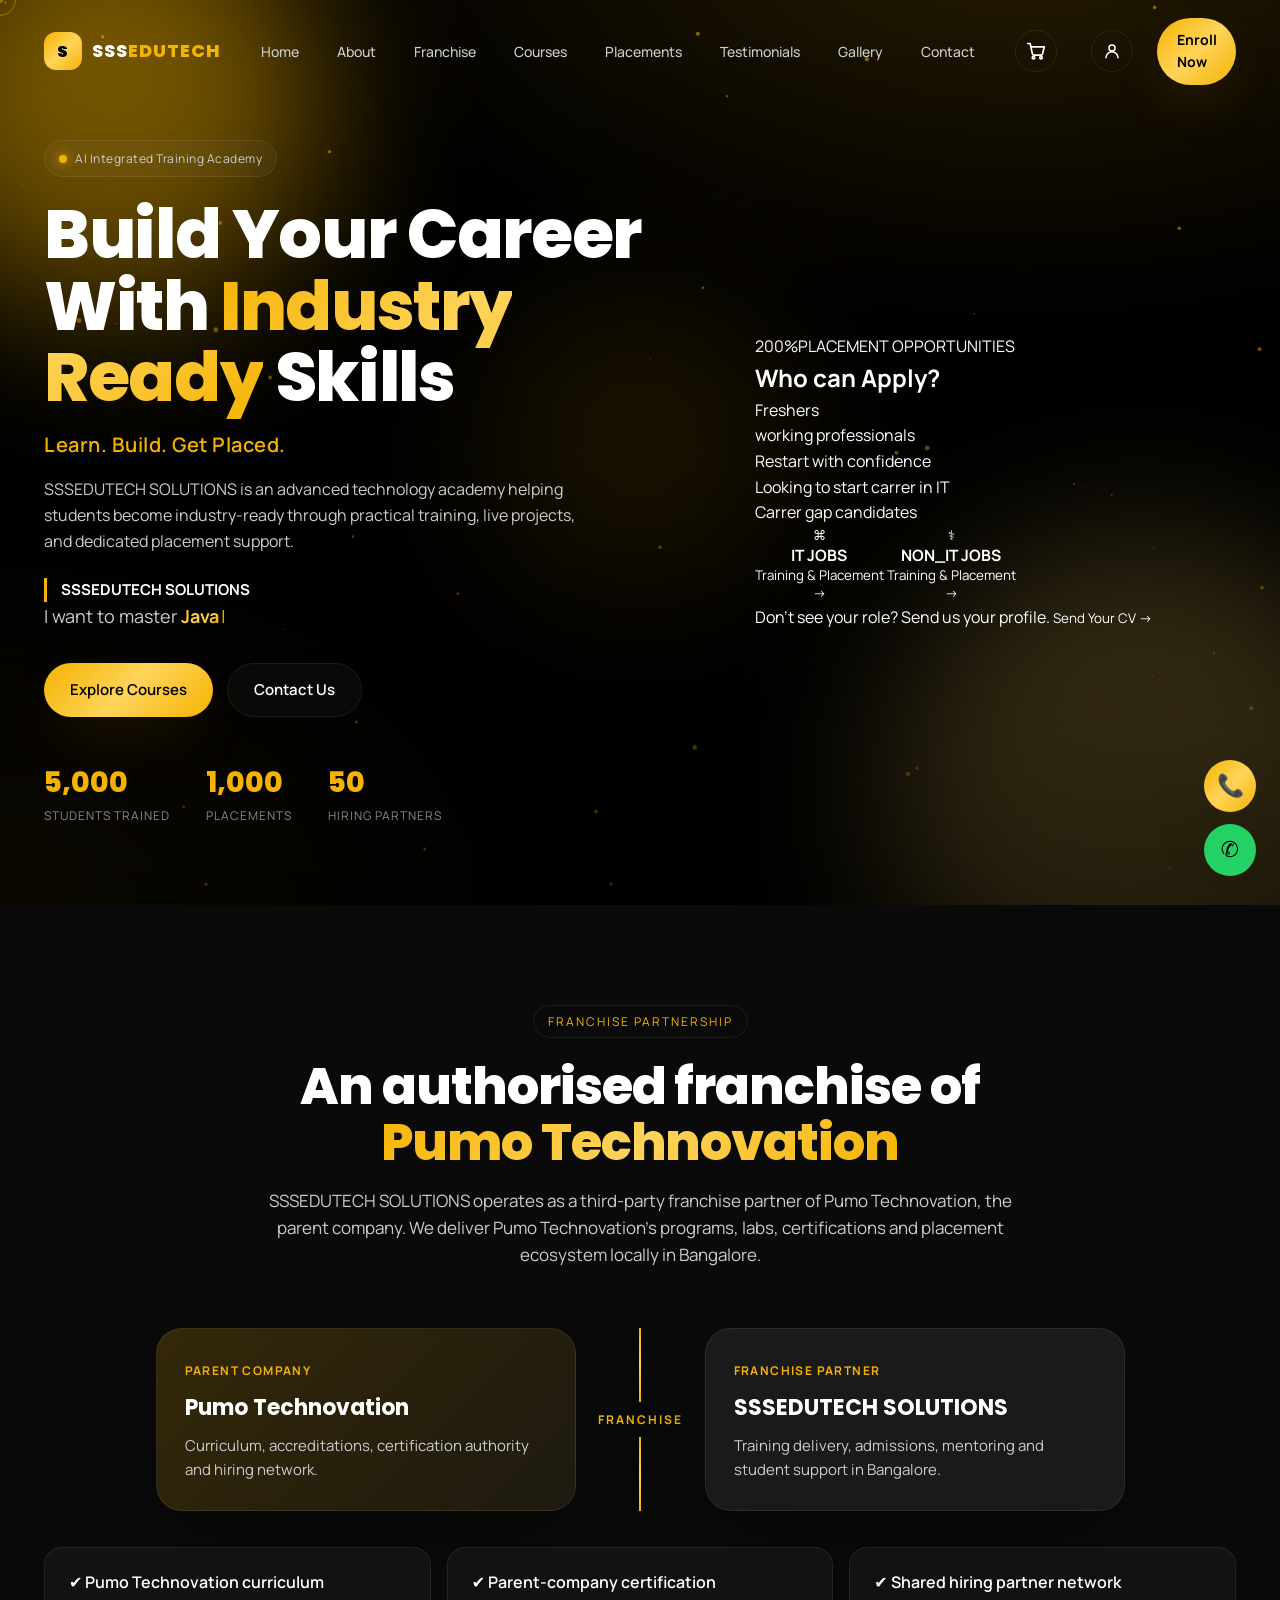
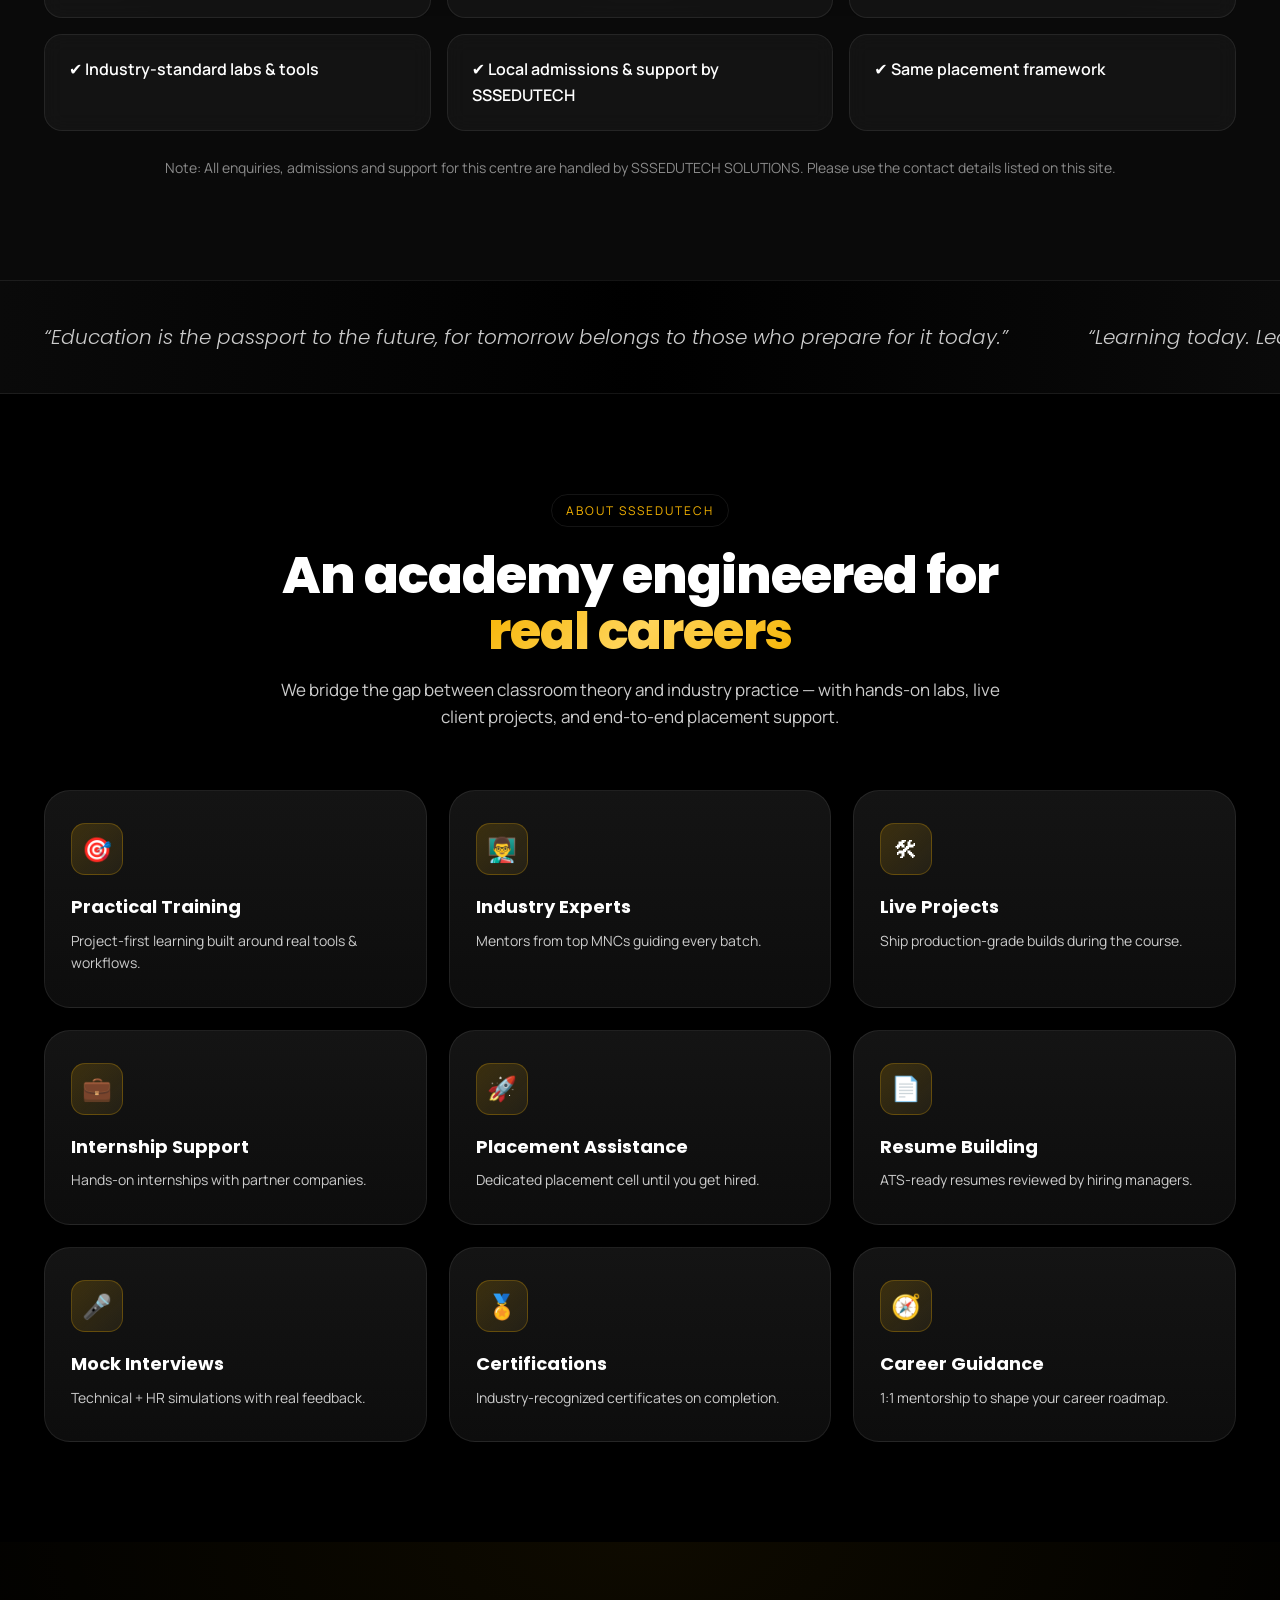
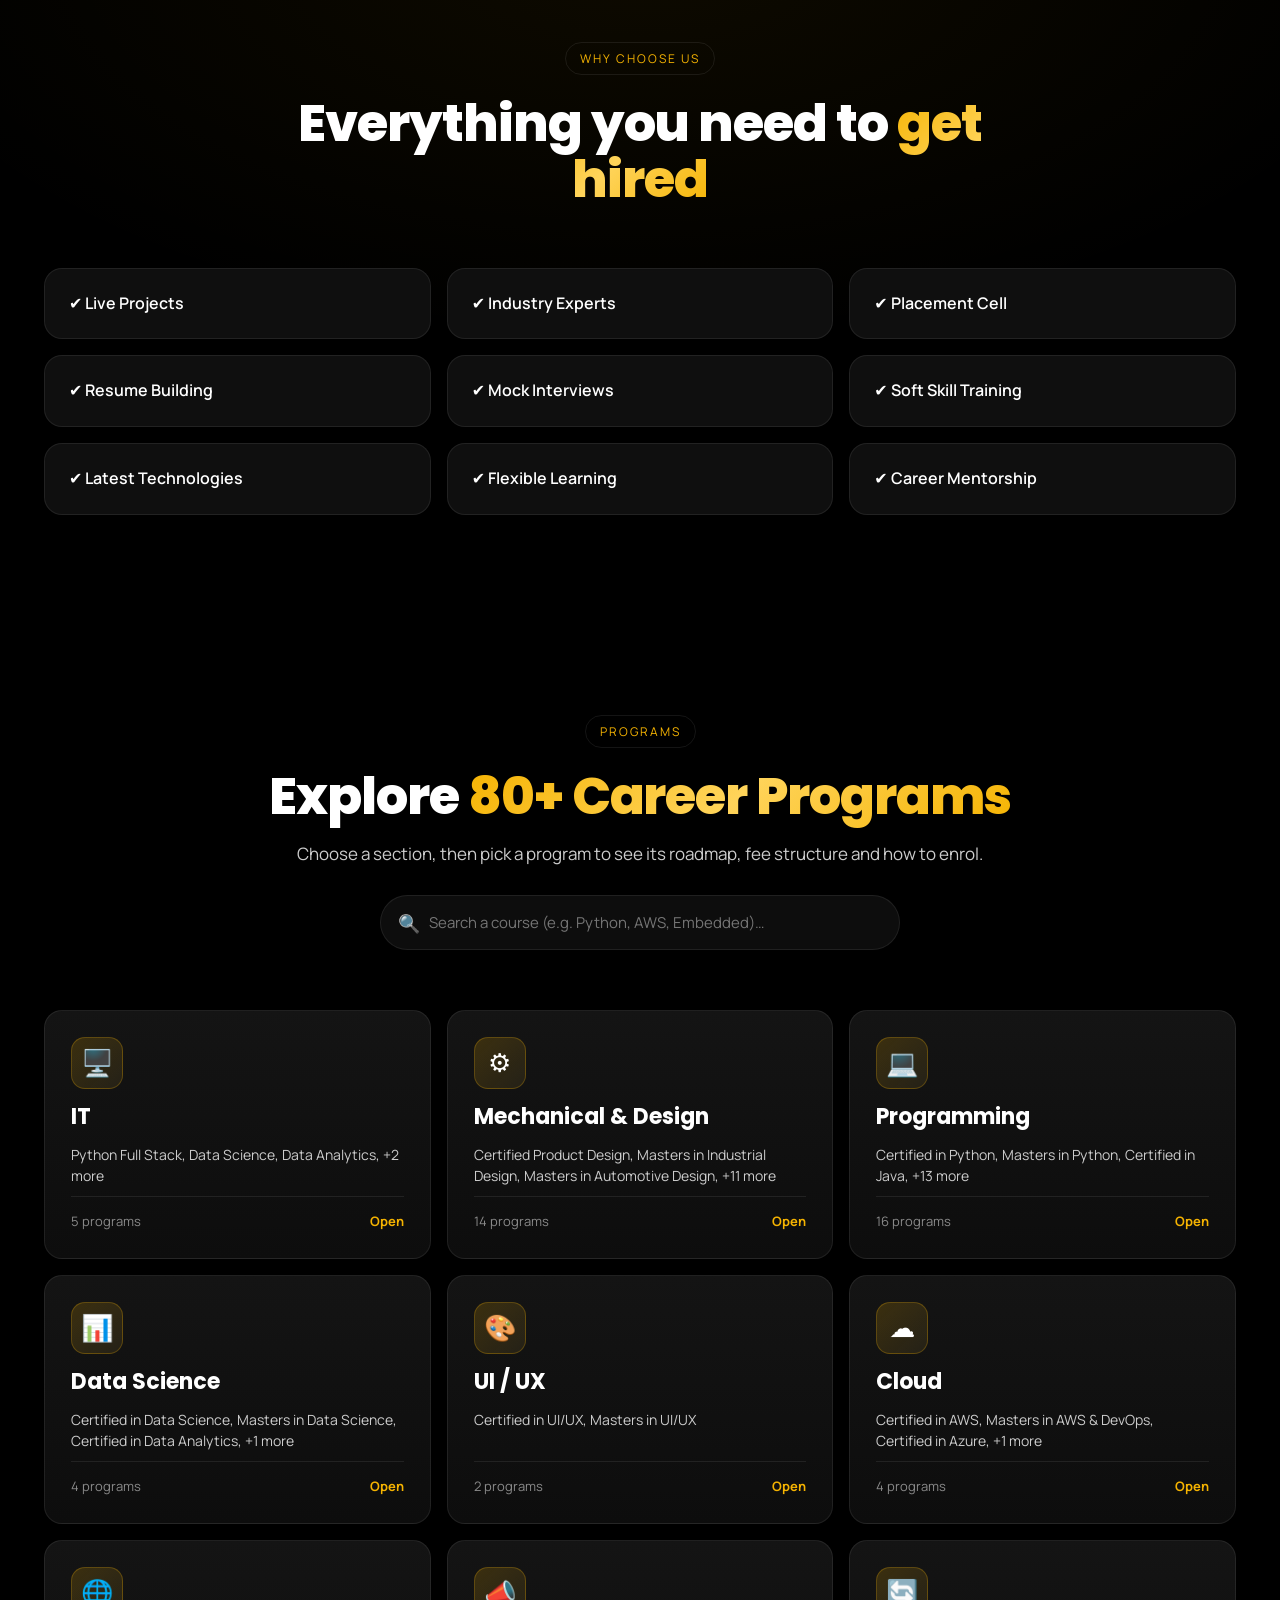
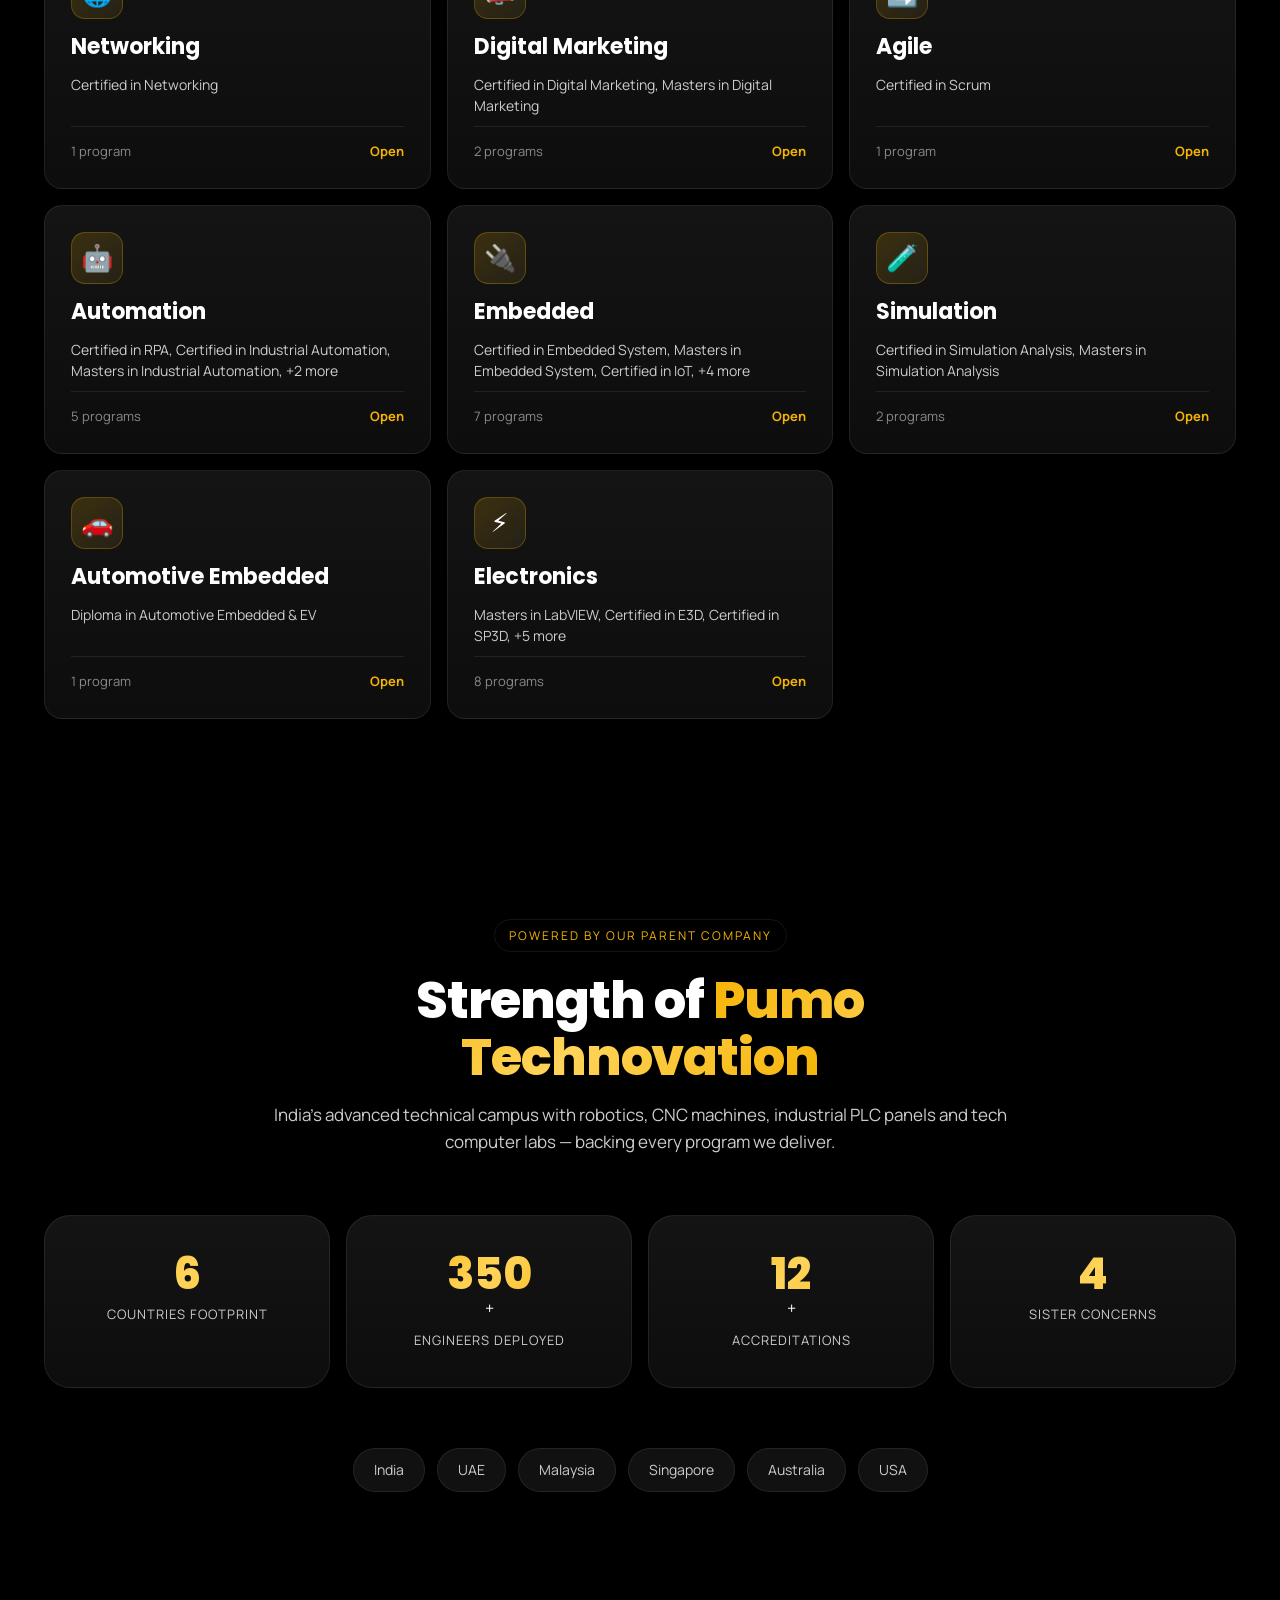
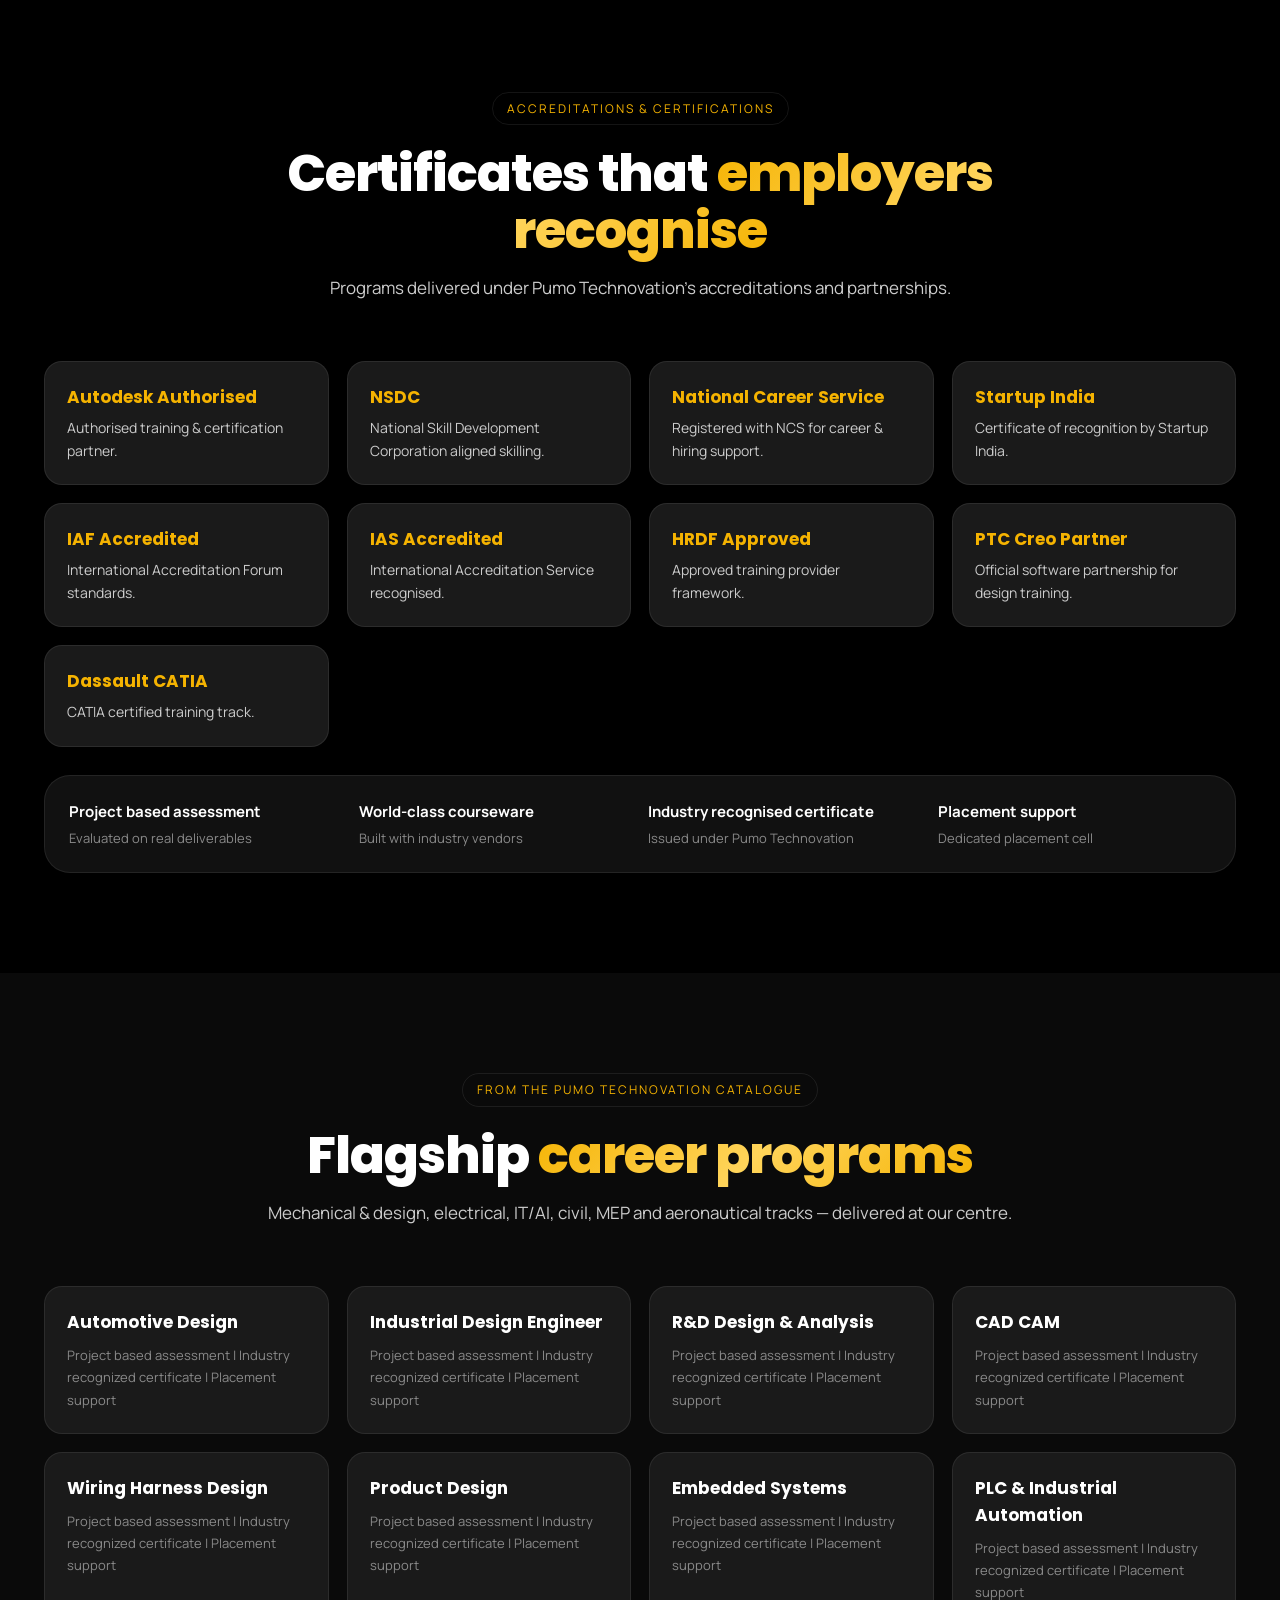
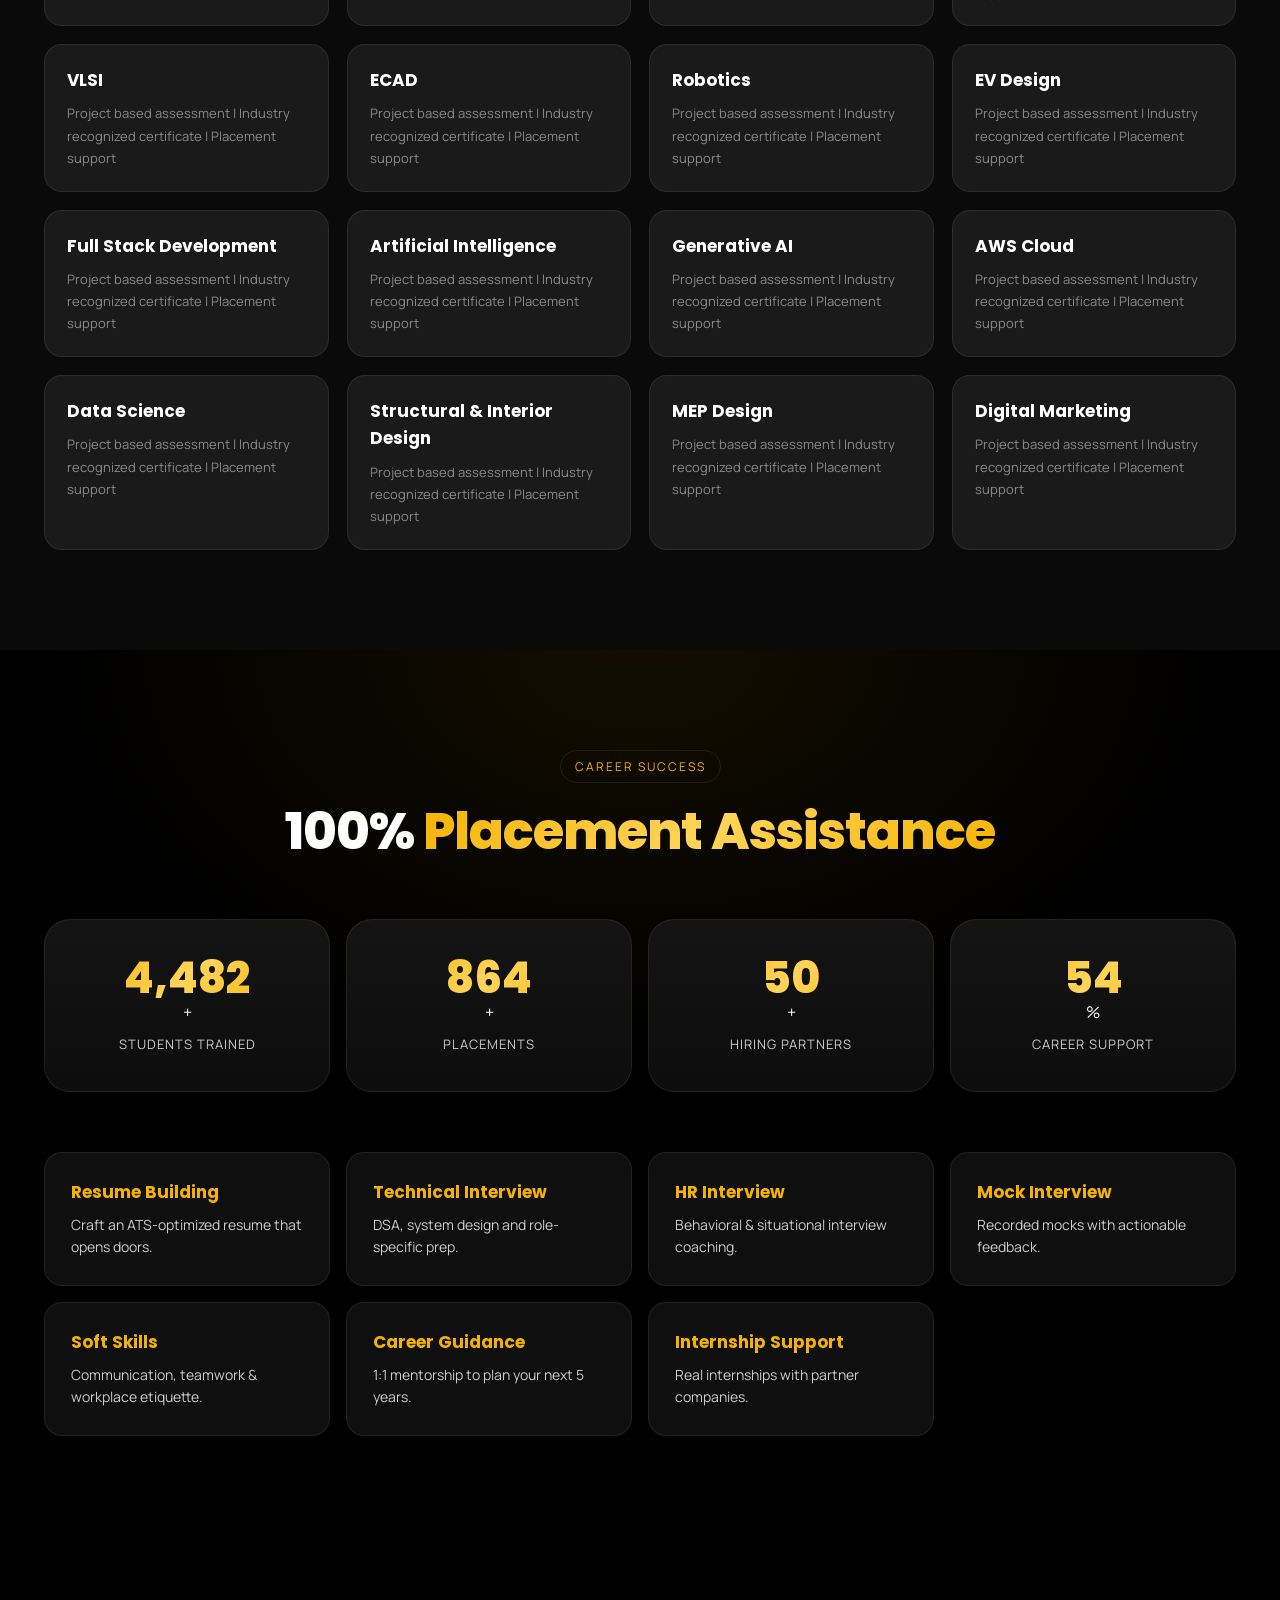
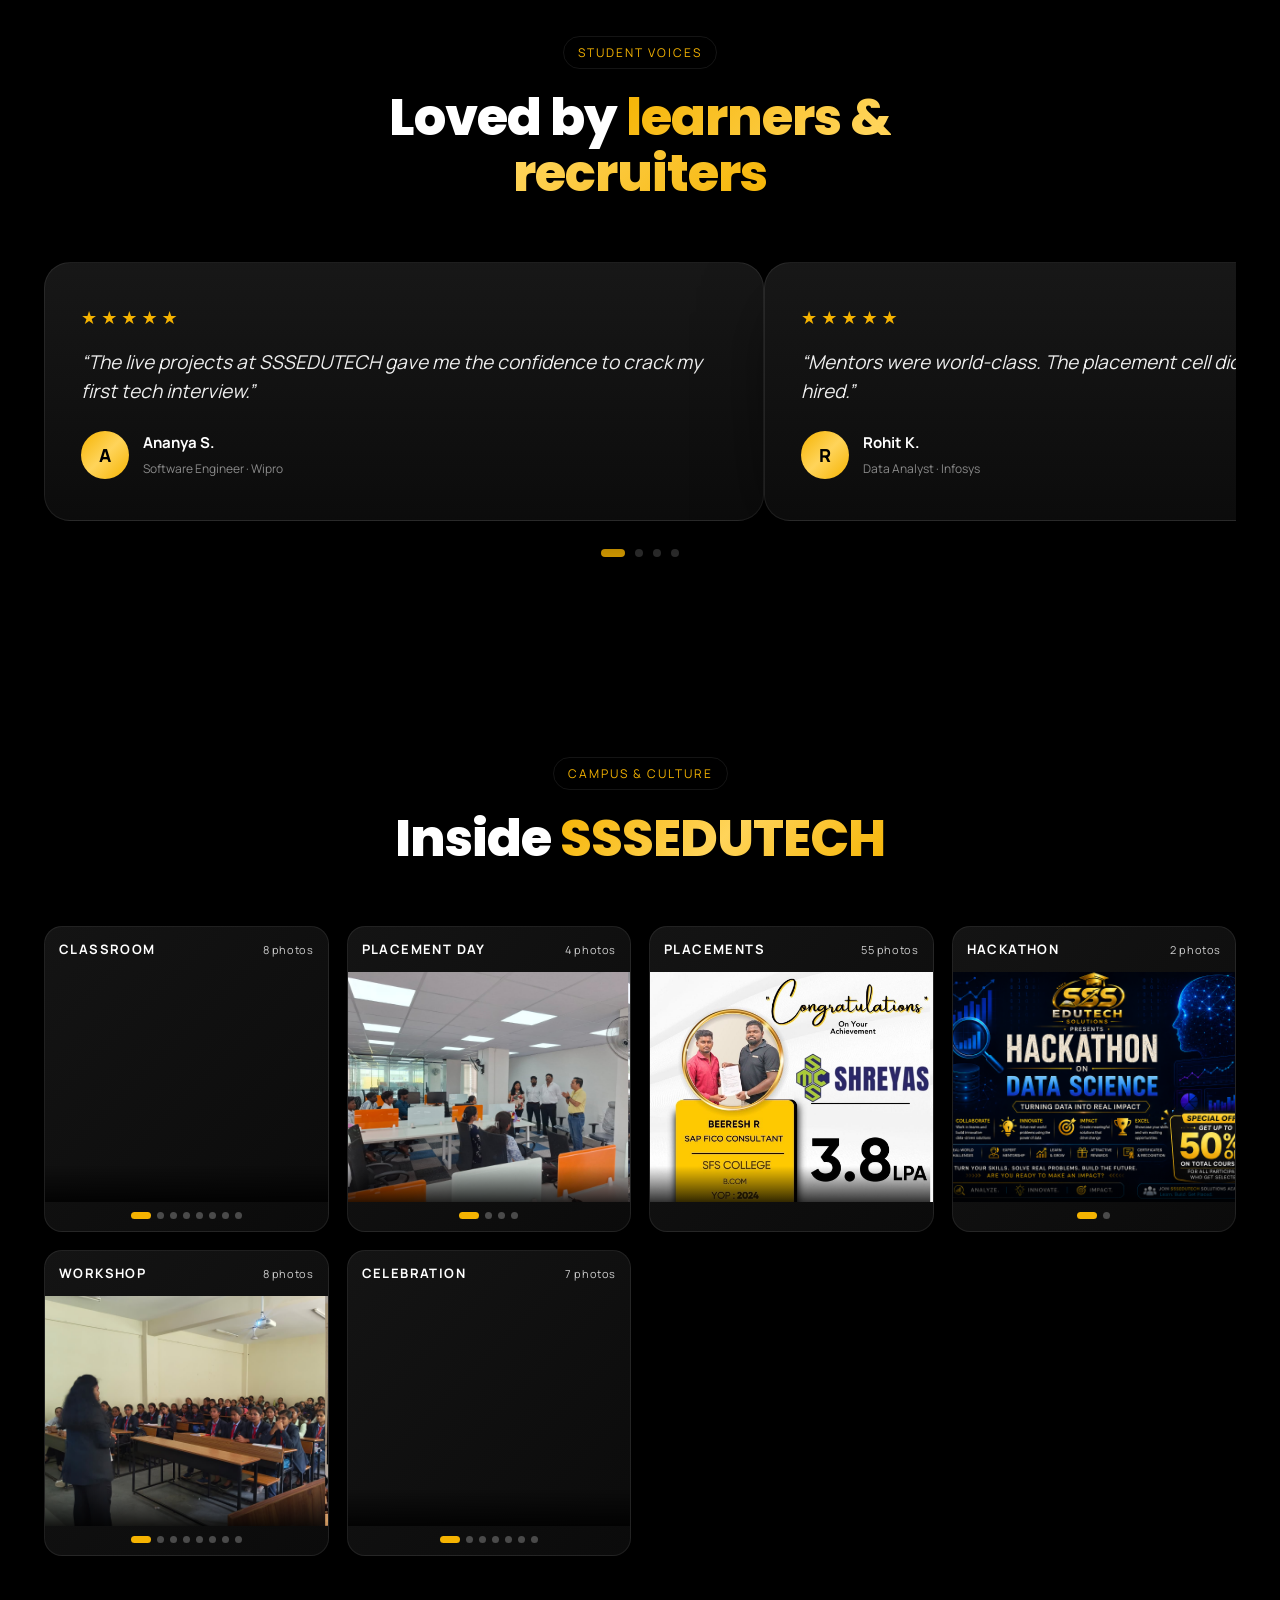
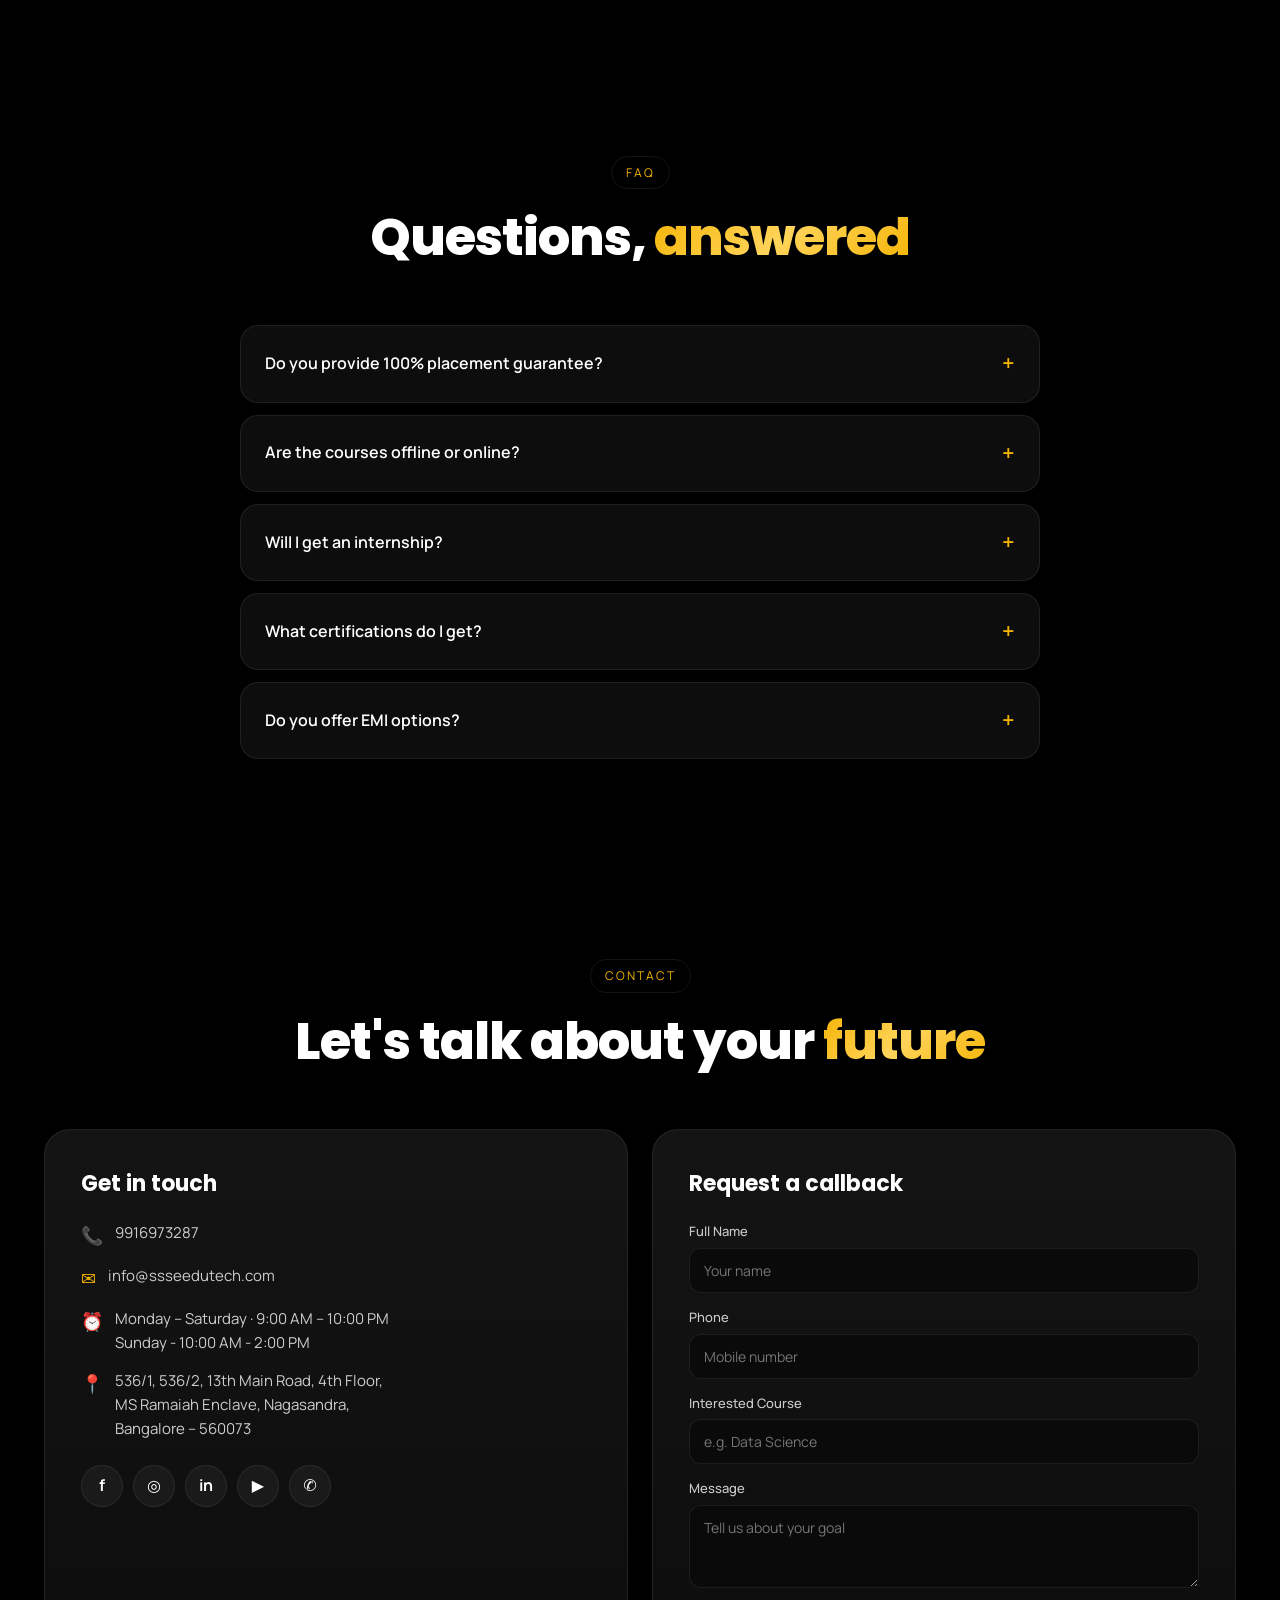
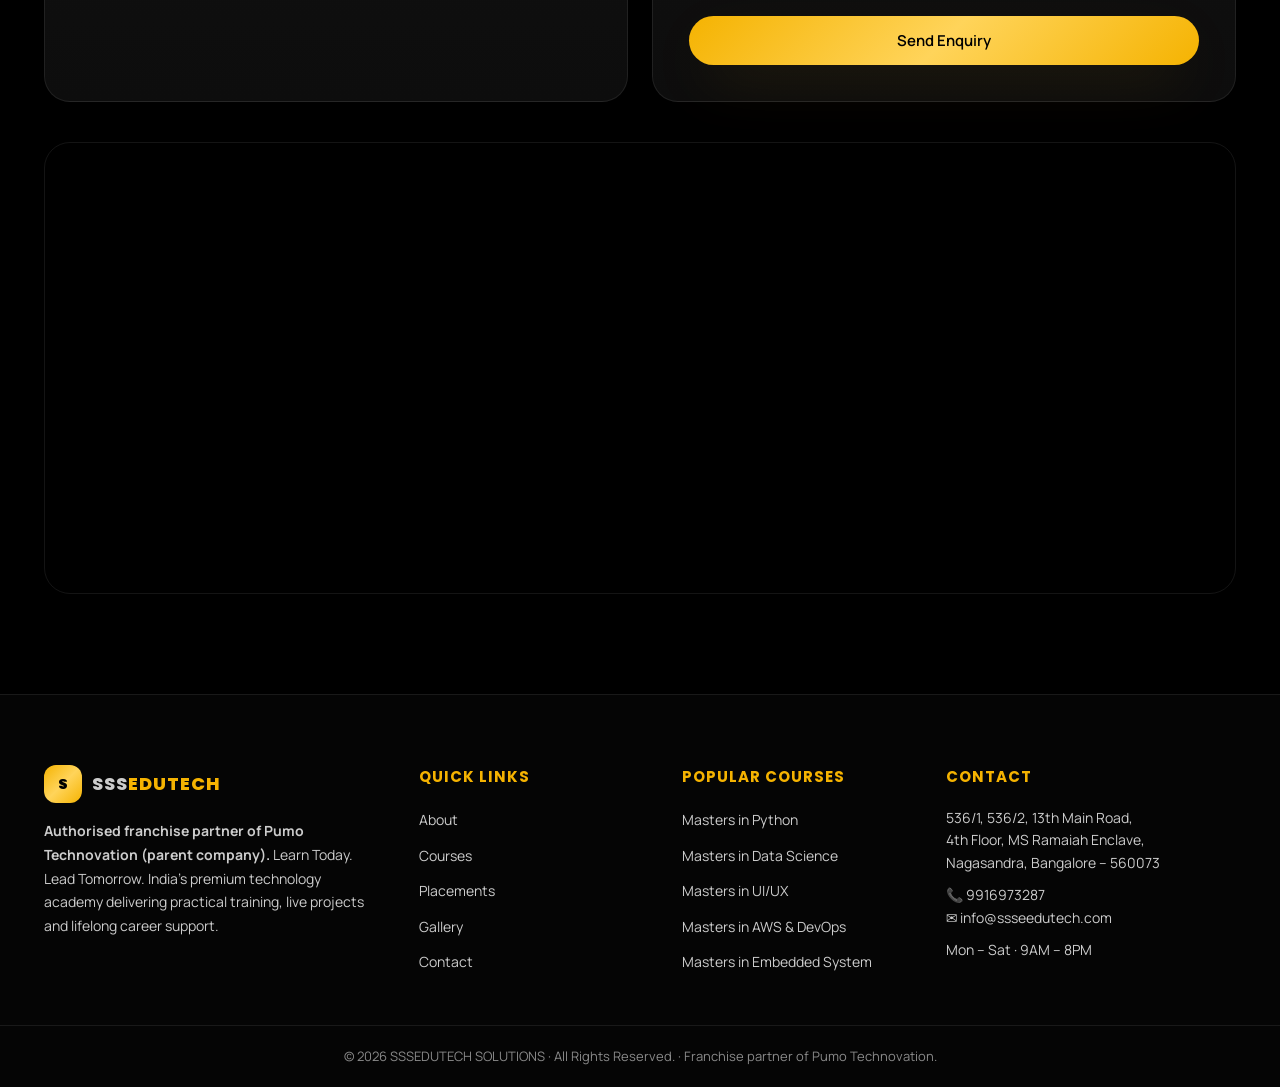
==== commit 20022cda: "Update contact details in index.html" ====
--- a/index.html
+++ b/index.html
@@ -465,9 +465,9 @@
     <div class="contact-grid">
       <div class="contact-card reveal">
         <h3>Get in touch</h3>
-        <p class="c-line"><span>📞</span> <a href="tel:9071021021">9071021021</a></p>
+        <p class="c-line"><span>📞</span> <a href="tel:9916973287">9916973287</a></p>
         <p class="c-line"><span>✉️</span> <a href="mailto:info@ssseedutech.com">info@ssseedutech.com</a></p>
-        <p class="c-line"><span>⏰</span> Monday – Saturday · 9:00 AM – 8:00 PM <br> Sunday - 10:00 AM - 2:00 PM</p>
+        <p class="c-line"><span>⏰</span> Monday – Saturday · 9:00 AM – 10:00 PM <br> Sunday - 10:00 AM - 2:00 PM</p>
         <p class="c-line addr"><span>📍</span> 536/1, 536/2, 13th Main Road, 4th Floor,<br/>MS Ramaiah Enclave, Nagasandra,<br/>Bangalore – 560073</p>
         <div class="socials">
           <a href="#" aria-label="Facebook" class="s-btn">f</a>
@@ -527,7 +527,7 @@
     <div>
       <h4>Contact</h4>
       <p>536/1, 536/2, 13th Main Road,<br/>4th Floor, MS Ramaiah Enclave,<br/>Nagasandra, Bangalore – 560073</p>
-      <p>📞 <a href="tel:9071021021">9071021021</a><br/>✉️ <a href="mailto:dhanachandran@ssseedutechsoultions.com">info@ssseedutech.com</a></p>
+      <p>📞 <a href="tel:9916973287">9916973287</a><br/>✉️ <a href="mailto:dhanachandran@ssseedutechsoultions.com">info@ssseedutech.com</a></p>
       <p>Mon – Sat · 9AM – 8PM</p>
     </div>
   </div>
@@ -538,7 +538,7 @@
 
 <!-- FLOATING BUTTONS -->
 <a href="https://wa.me/919071021021" class="fab wa" aria-label="WhatsApp" target="_blank" rel="noopener">✆</a>
-<a href="tel:9071021021" class="fab call" aria-label="Call">📞</a>
+<a href="tel:9916973287" class="fab call" aria-label="Call">📞</a>
 <button id="toTop" class="fab top" aria-label="Back to top">↑</button>
 
 <!-- CURSOR -->
